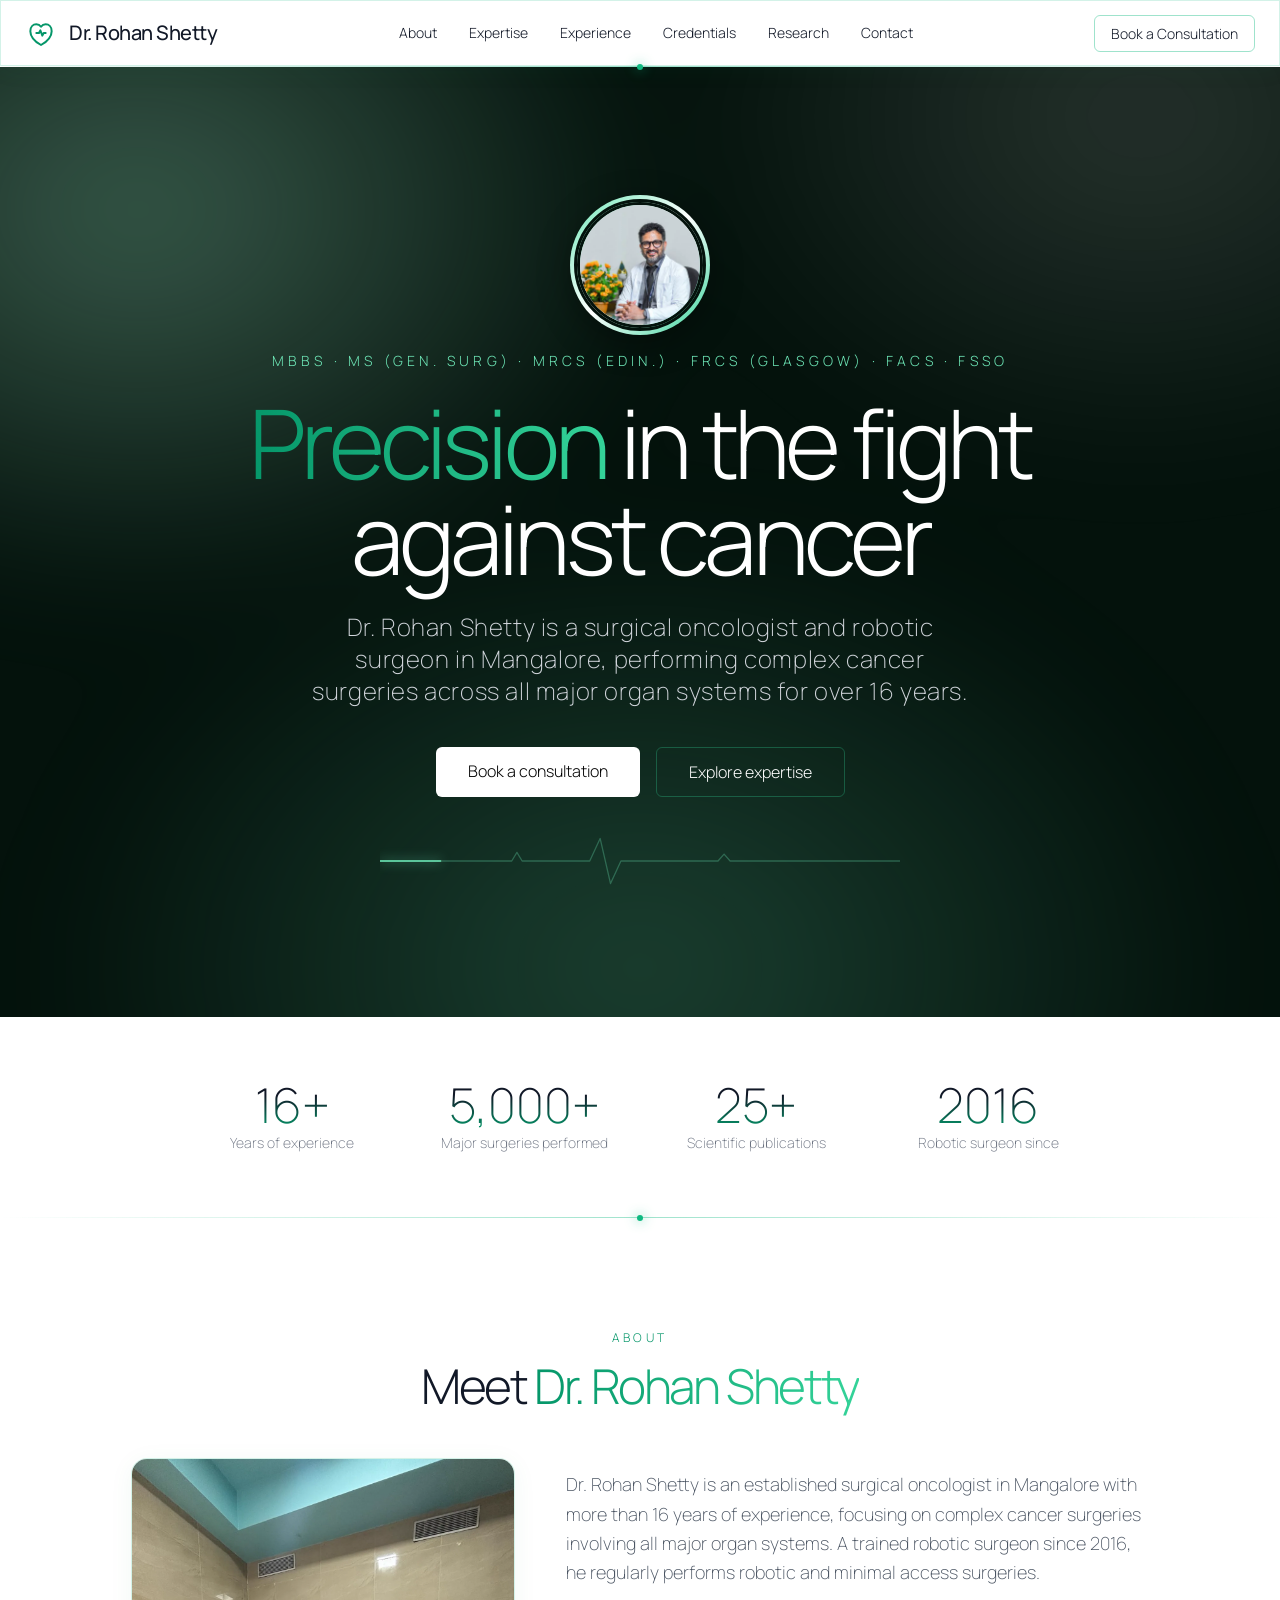
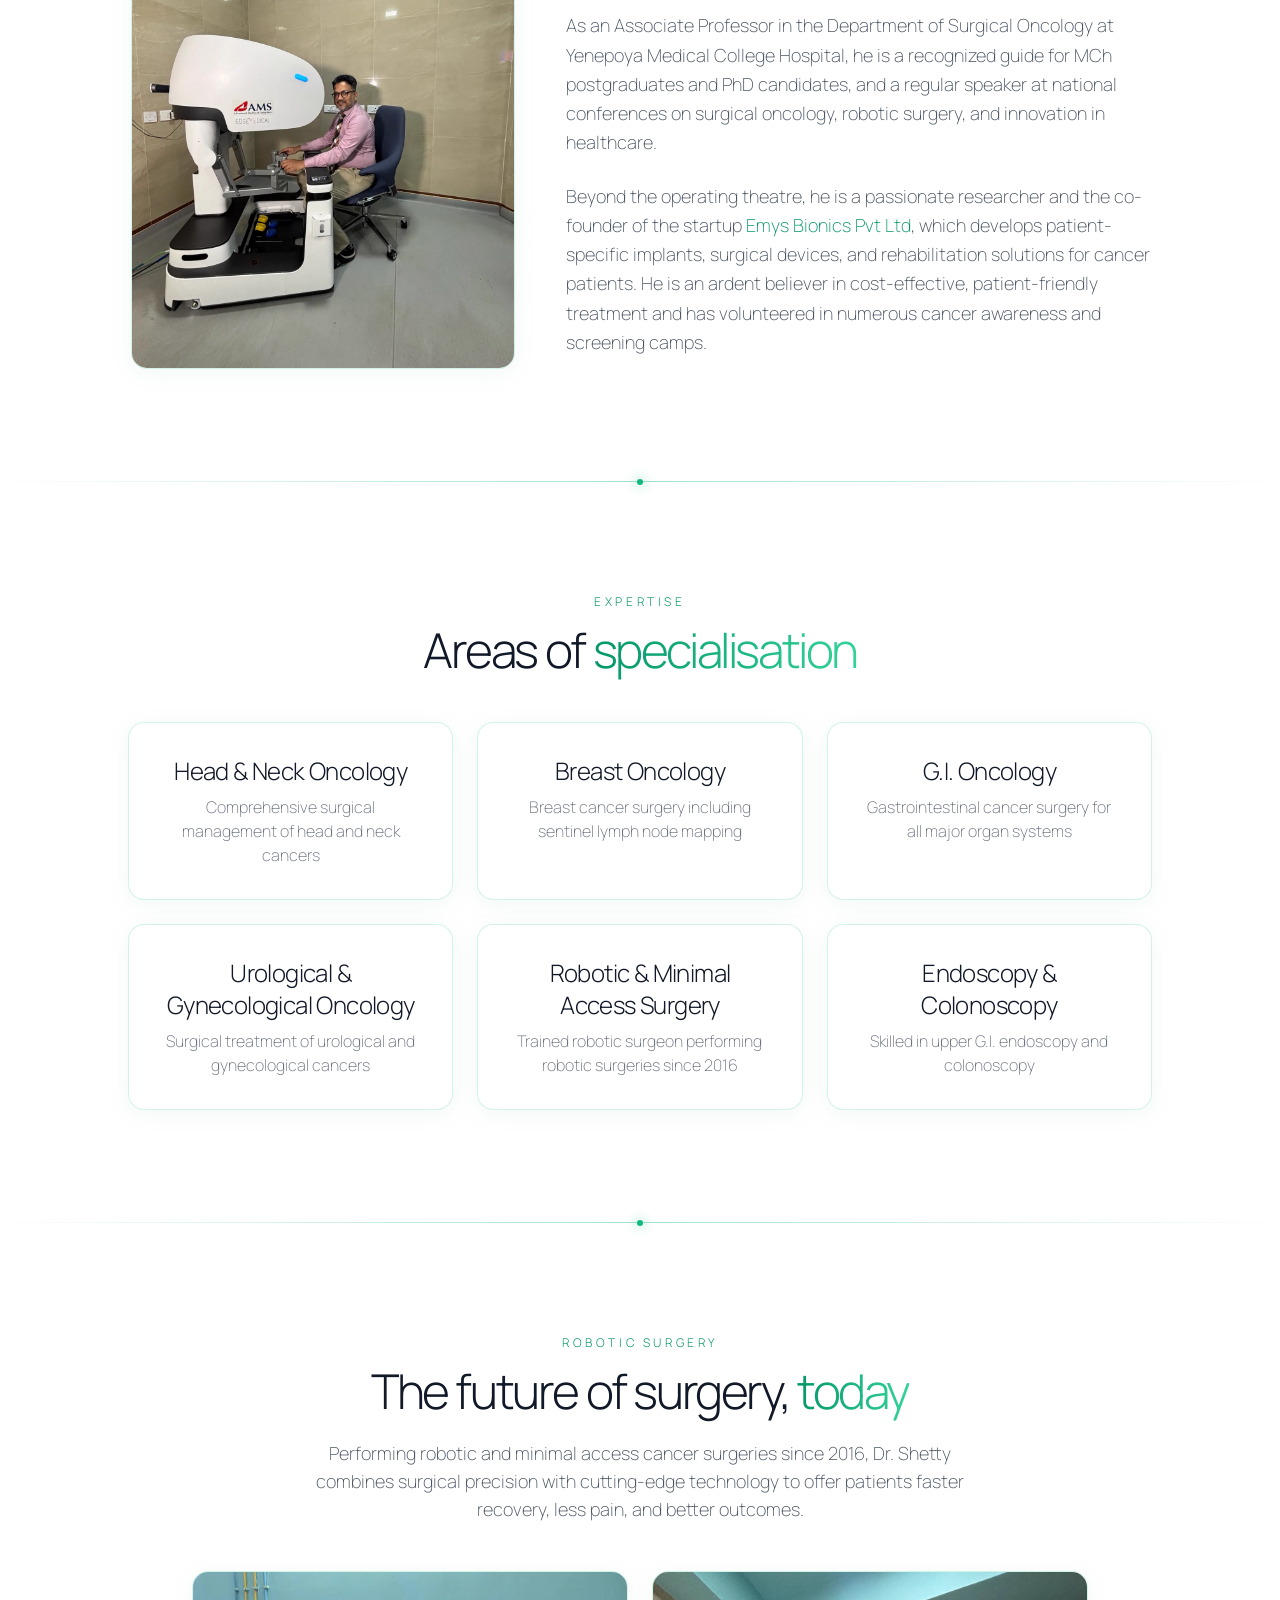
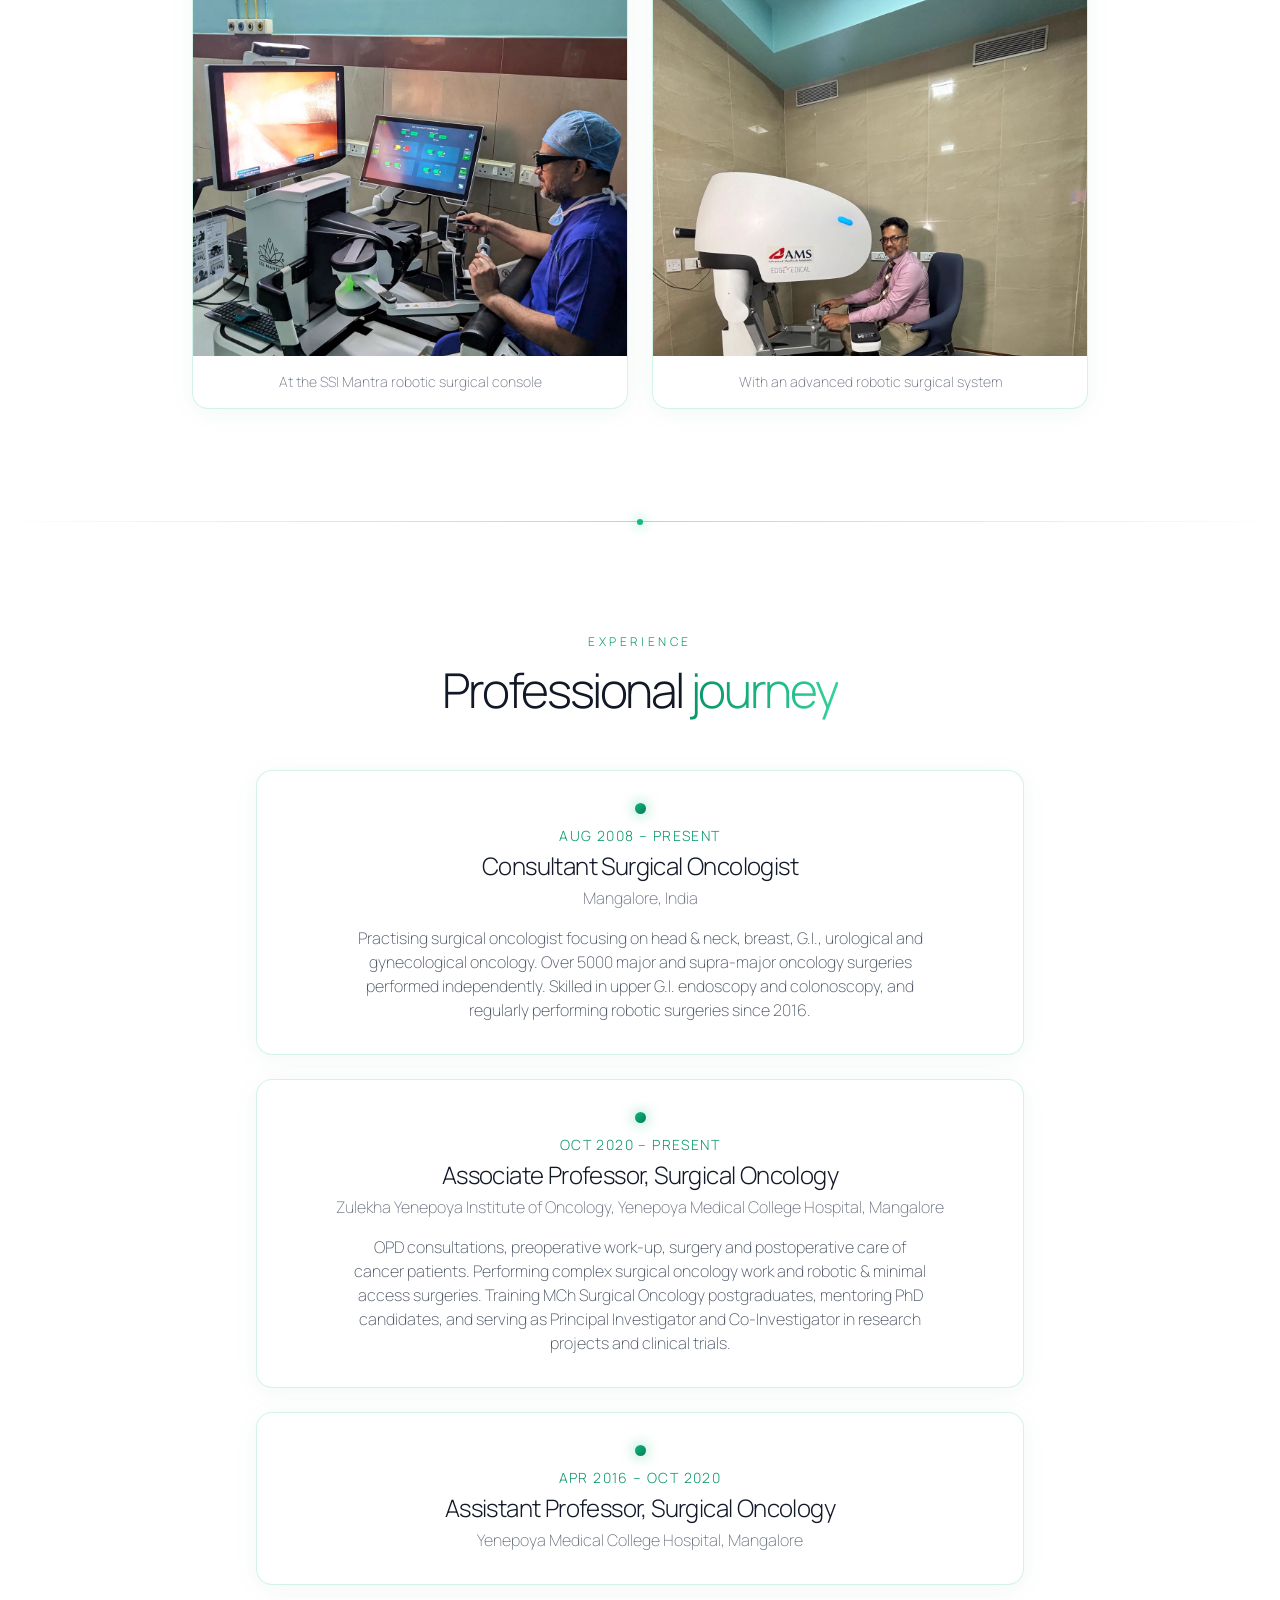
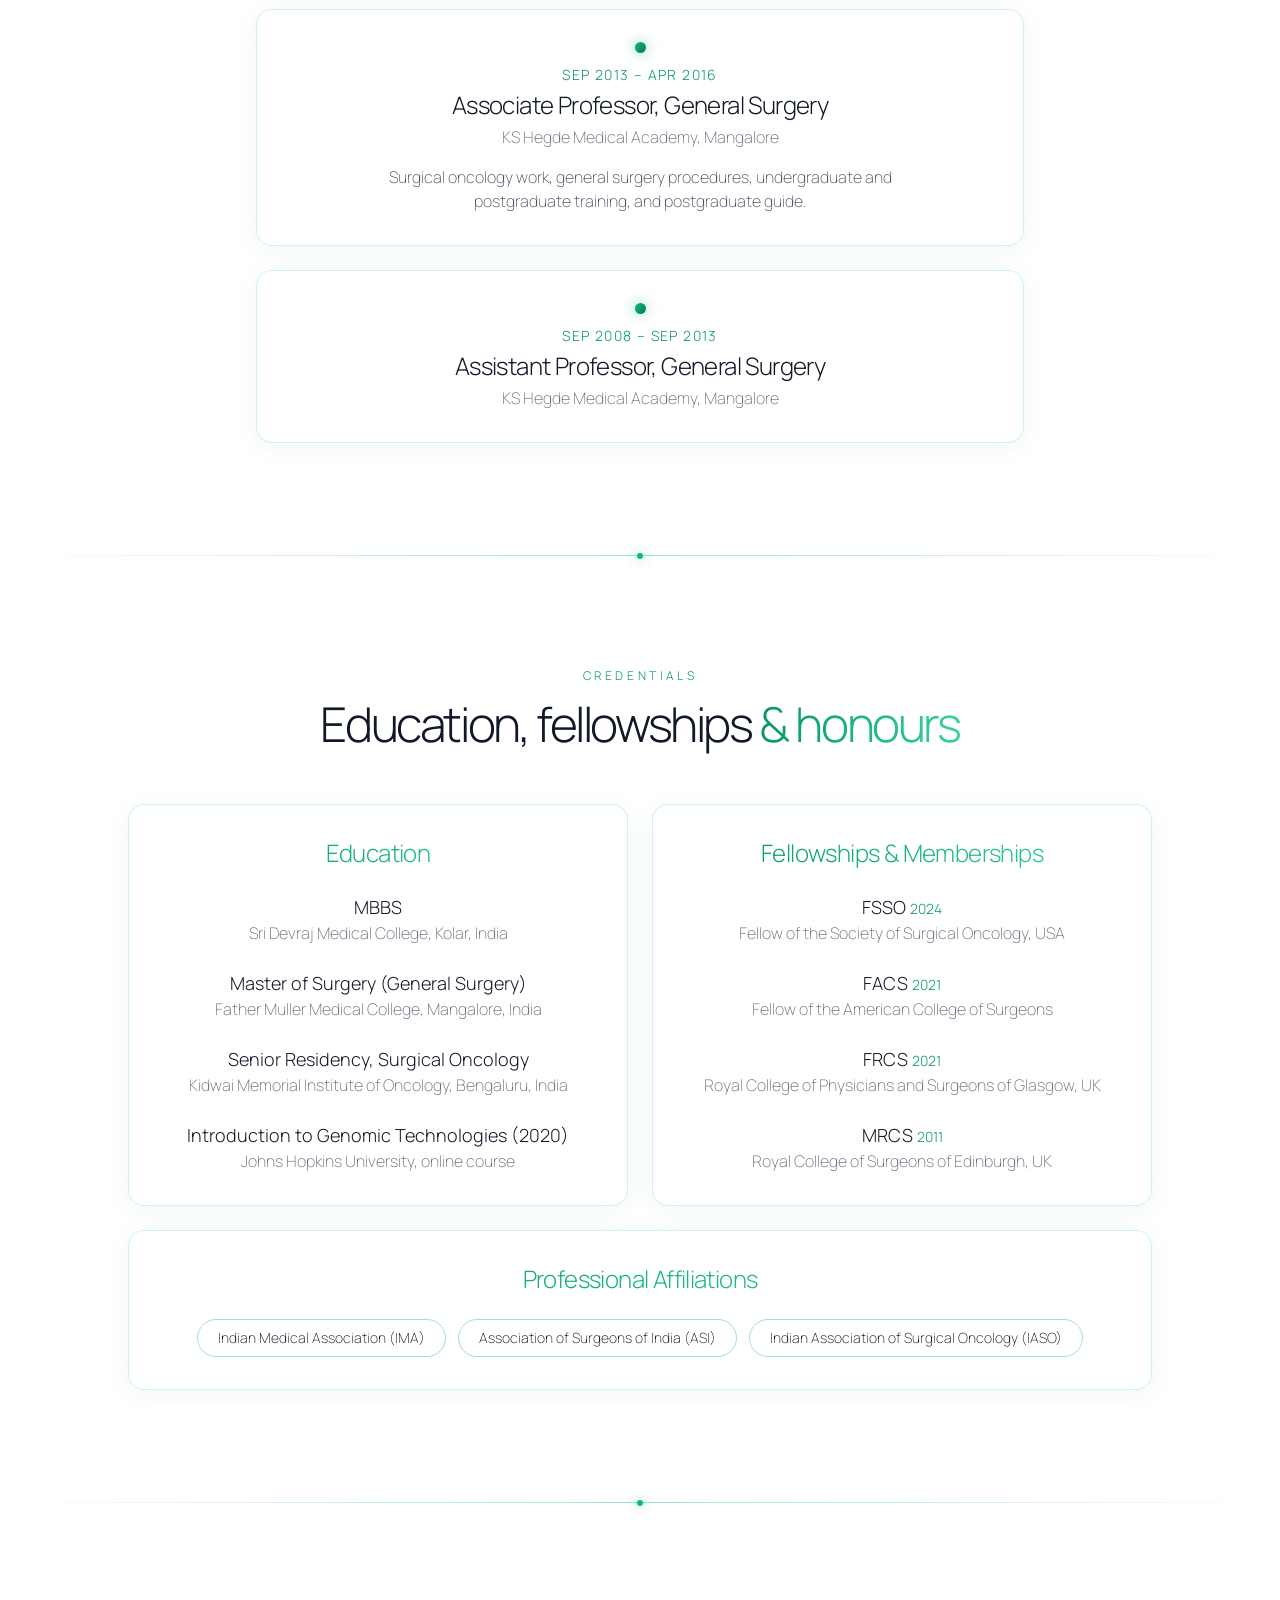
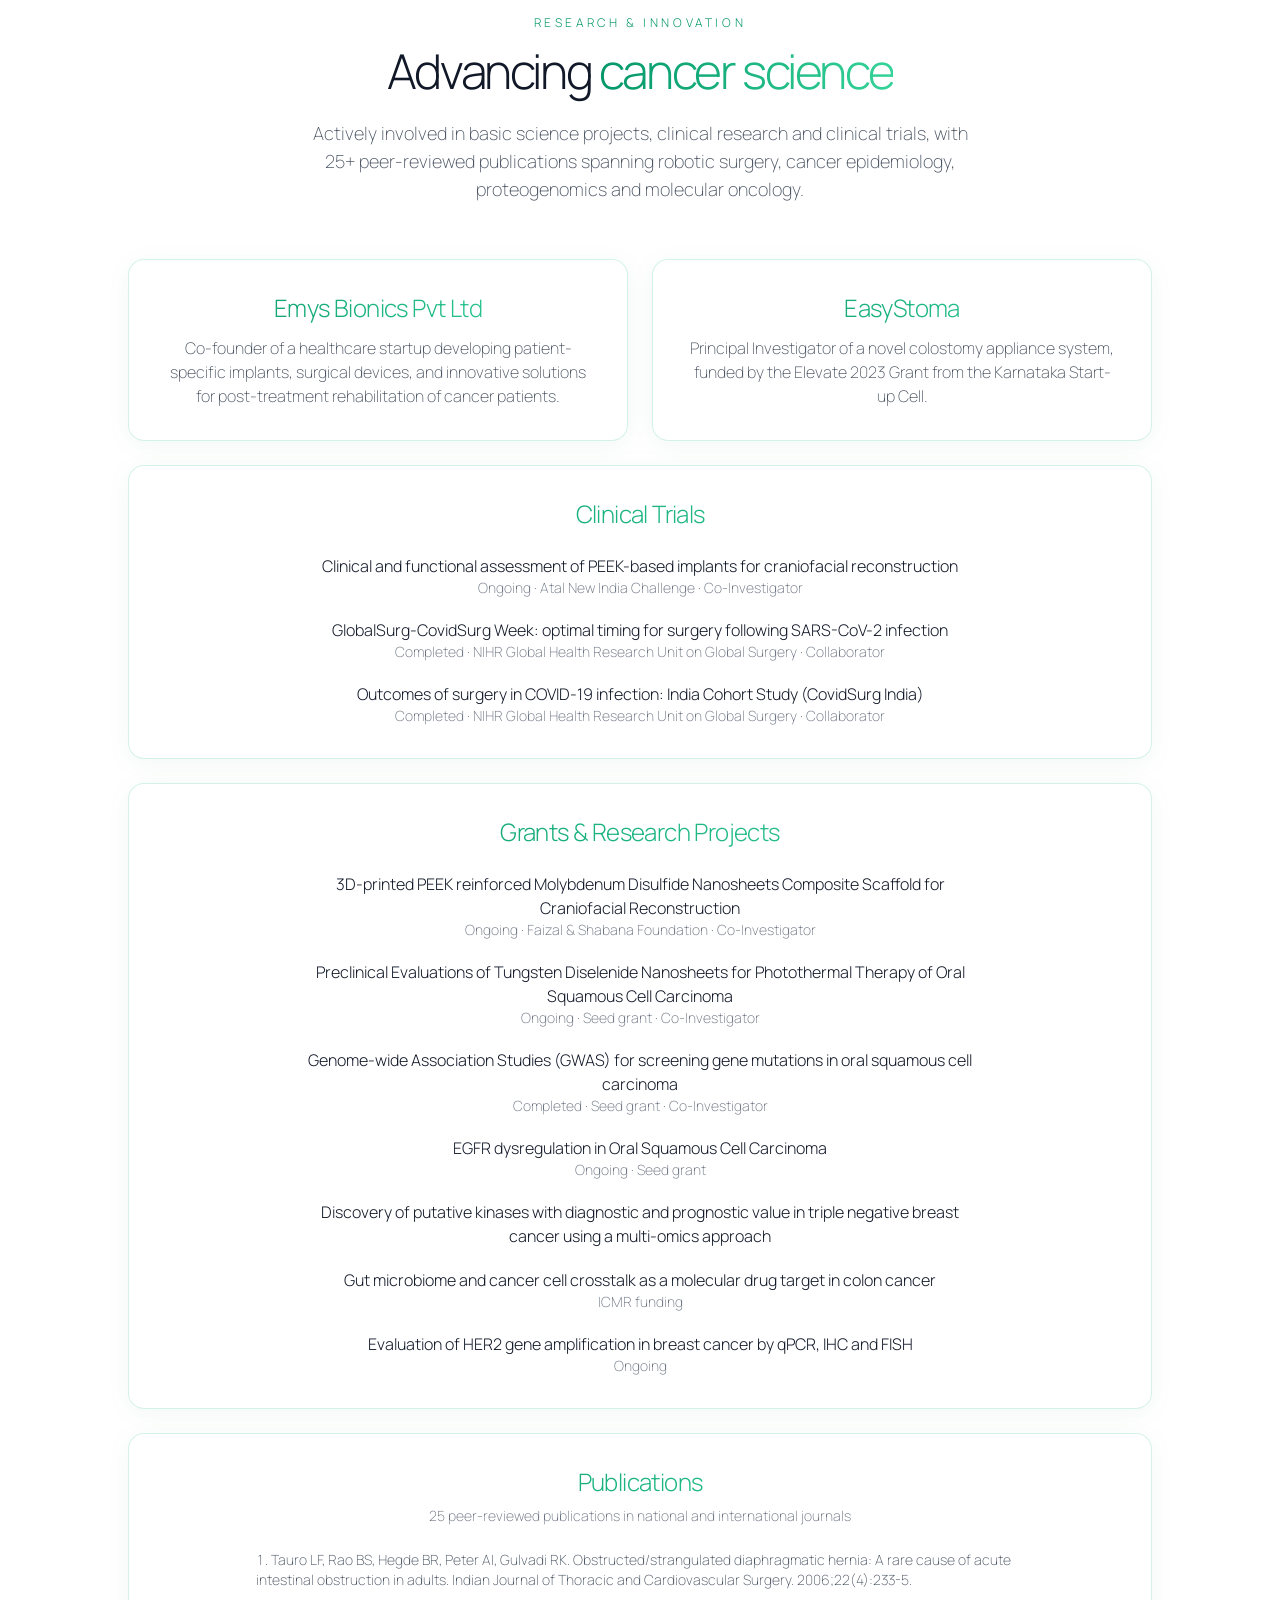
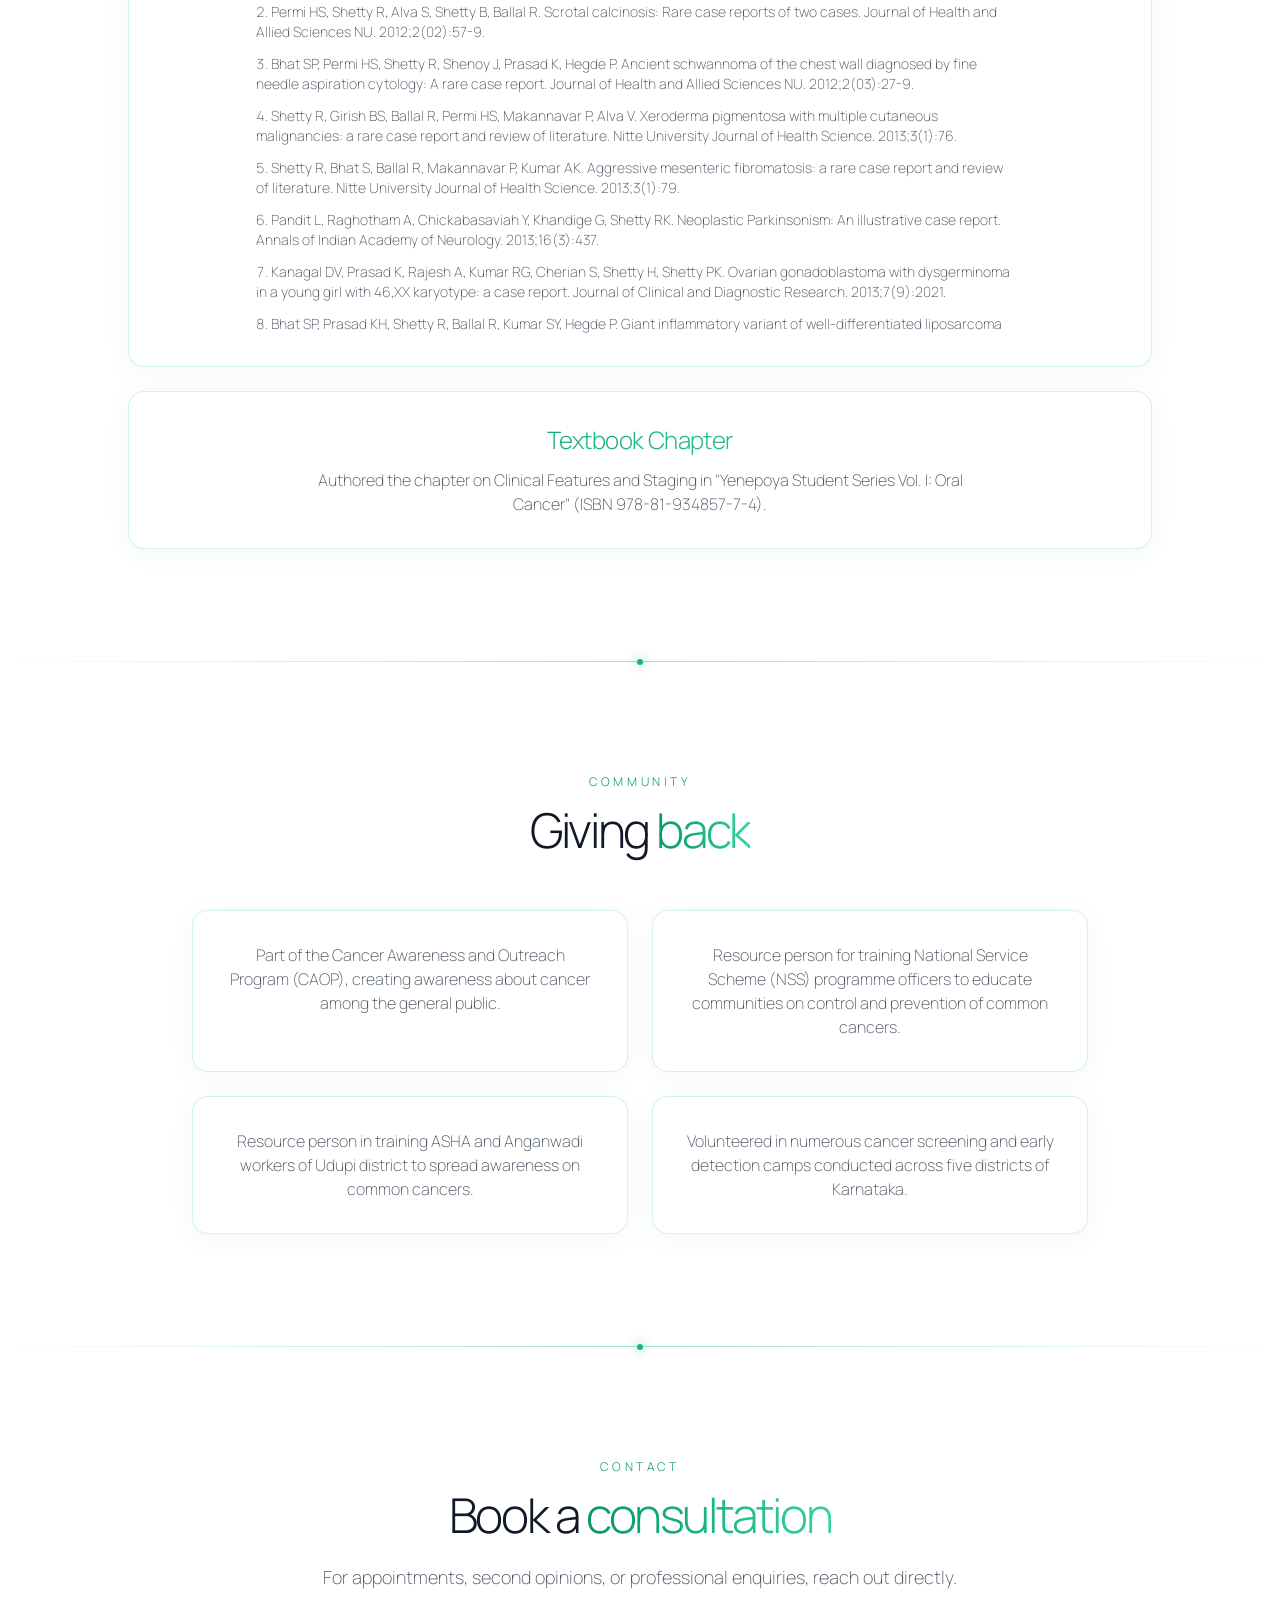
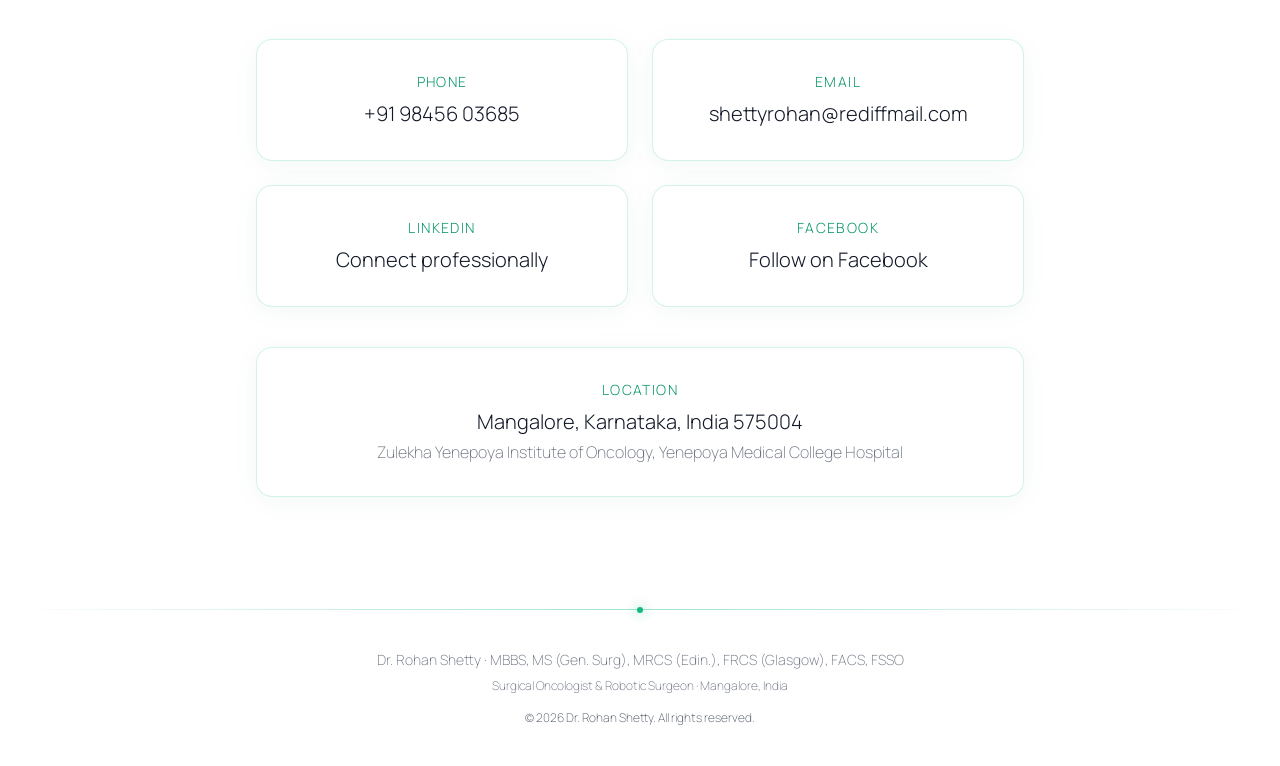
==== index.html @ 3e7a3bcc "Keep ECG trace on the dark hero backdrop and boost its baseline visibility The hero's dark backgroun" ====
<!DOCTYPE html>
<html lang="en">
<head>
  <meta charset="UTF-8">
  <meta name="viewport" content="width=device-width, initial-scale=1.0">
  <title>Dr. Rohan Shetty | Surgical Oncologist &amp; Robotic Surgeon in Mangalore</title>

  <!-- SEO -->
  <meta name="description" content="Dr. Rohan Shetty is a leading surgical oncologist and robotic surgeon in Mangalore, India with 16+ years of experience and 5000+ major cancer surgeries. MBBS, MS, MRCS (Edinburgh), FRCS (Glasgow), FACS, FSSO. Head &amp; neck, breast, GI, urological and gynecological oncology.">
  <meta name="keywords" content="Dr Rohan Shetty, surgical oncologist Mangalore, robotic surgeon Mangalore, cancer surgeon Mangalore, best oncologist Mangalore, breast cancer surgery, head and neck cancer, GI oncology, robotic surgery India, Yenepoya oncology, cancer treatment Mangalore">
  <meta name="author" content="Dr. Rohan Shetty">
  <meta name="robots" content="index, follow">
  <link rel="canonical" href="https://drrohanshetty.com/">

  <!-- Open Graph -->
  <meta property="og:type" content="profile">
  <meta property="og:title" content="Dr. Rohan Shetty | Surgical Oncologist &amp; Robotic Surgeon in Mangalore">
  <meta property="og:description" content="16+ years of experience. 5000+ major cancer surgeries. Robotic surgeon since 2016. Fellow of the American College of Surgeons, Royal College of Surgeons (Glasgow) and Society of Surgical Oncology.">
  <meta property="og:url" content="https://drrohanshetty.com/">
  <meta property="og:image" content="https://drrohanshetty.com/assets/dr-rohan-shetty-robotic-surgeon.jpg">
  <meta property="og:locale" content="en_IN">

  <!-- Twitter -->
  <meta name="twitter:card" content="summary_large_image">
  <meta name="twitter:title" content="Dr. Rohan Shetty | Surgical Oncologist &amp; Robotic Surgeon in Mangalore">
  <meta name="twitter:description" content="16+ years of experience. 5000+ major cancer surgeries. Robotic surgeon since 2016.">
  <meta name="twitter:image" content="https://drrohanshetty.com/assets/dr-rohan-shetty-robotic-surgeon.jpg">

  <!-- Favicon -->
  <link rel="icon" type="image/svg+xml" href="favicon.svg">
  <link rel="apple-touch-icon" href="favicon.svg">
  <link rel="manifest" href="site.webmanifest">
  <meta name="theme-color" content="#ffffff">
  <meta name="color-scheme" content="light">

  <!-- Structured data -->
  <script type="application/ld+json">
  {
    "@context": "https://schema.org",
    "@type": "Physician",
    "name": "Dr. Rohan Shetty",
    "image": "https://drrohanshetty.com/assets/dr-rohan-shetty-robotic-surgeon.jpg",
    "url": "https://drrohanshetty.com/",
    "telephone": "+91-9845603685",
    "email": "shettyrohan@rediffmail.com",
    "medicalSpecialty": "Oncologic",
    "jobTitle": "Consultant Surgical Oncologist and Robotic Surgeon",
    "description": "Surgical oncologist in Mangalore with more than 16 years of experience in complex cancer surgeries involving all major organ systems. Trained robotic surgeon since 2016.",
    "address": {
      "@type": "PostalAddress",
      "addressLocality": "Mangalore",
      "postalCode": "575004",
      "addressRegion": "Karnataka",
      "addressCountry": "IN"
    },
    "alumniOf": [
      { "@type": "CollegeOrUniversity", "name": "Sri Devraj Medical College, Kolar" },
      { "@type": "CollegeOrUniversity", "name": "Father Muller Medical College, Mangalore" },
      { "@type": "CollegeOrUniversity", "name": "Kidwai Memorial Institute of Oncology, Bengaluru" }
    ],
    "memberOf": [
      { "@type": "Organization", "name": "American College of Surgeons" },
      { "@type": "Organization", "name": "Royal College of Physicians and Surgeons of Glasgow" },
      { "@type": "Organization", "name": "Royal College of Surgeons of Edinburgh" },
      { "@type": "Organization", "name": "Society of Surgical Oncology" },
      { "@type": "Organization", "name": "Indian Medical Association" },
      { "@type": "Organization", "name": "Association of Surgeons of India" },
      { "@type": "Organization", "name": "Indian Association of Surgical Oncology" }
    ],
    "sameAs": [
      "https://www.linkedin.com/in/rohan-shetty-8aa92219/",
      "https://www.facebook.com/share/1Bfi6kkKQW/?mibextid=wwXIfr"
    ]
  }
  </script>

  <link rel="stylesheet" href="styles.css">
  <link rel="preconnect" href="https://fonts.googleapis.com">
  <link rel="preconnect" href="https://fonts.gstatic.com" crossorigin>
  <link rel="preconnect" href="https://my.spline.design">
  <link rel="dns-prefetch" href="https://my.spline.design">
  <link href="https://fonts.googleapis.com/css2?family=Manrope:wght@200;300;400;500;600;700;800&display=swap" rel="stylesheet">

  <style>
    html { scroll-behavior: smooth; color-scheme: light; }
    body {
      position: relative;
      font-family: 'Manrope', sans-serif;
      margin: 0;
      padding: 0;
      overflow-x: hidden;
      background-color: #ffffff;
      color: #111827;
    }
    .shader-bg-mount {
      /* Fixed + viewport-sized rather than stretched across the whole (very tall) page:
         a mesh gradient needs a sane aspect ratio to show visible texture, and since it's
         genuinely animated (not a static image), staying pinned to the viewport still means
         it's always visible as you scroll — the opaque hero covers it while at the top. */
      position: fixed;
      top: 0;
      left: 0;
      right: 0;
      height: 100vh;
      height: 100svh;
      z-index: 0;
      overflow: hidden;
      pointer-events: none;
      opacity: 0.38;
    }
    .shader-bg-mount canvas {
      display: block;
      width: 100%;
      height: 100%;
    }
    .shader-layer {
      position: absolute;
      inset: 0;
    }
    .shader-layer.shader-layer-2 {
      opacity: 0.45;
    }
    .shader-layer-1.shader-bg-mount-fallback {
      background:
        radial-gradient(45% 45% at 20% 20%, rgba(167,243,208,0.5), transparent 70%),
        radial-gradient(40% 40% at 80% 30%, rgba(110,231,183,0.4), transparent 70%),
        radial-gradient(50% 50% at 50% 85%, rgba(52,211,153,0.35), transparent 70%);
      animation: auroraDrift 20s ease-in-out infinite alternate;
    }
    .shader-layer-2.shader-bg-mount-fallback {
      display: none;
    }
    #home {
      position: relative;
      overflow: hidden;
      background: #ffffff;
      /* Overrides Tailwind's min-h-screen (100vh), which jumps as mobile browser toolbars
         show/hide during scroll. 100svh stays fixed to the smallest possible viewport instead. */
      min-height: 100svh;
    }
    .spline-container {
      /* inset:0 (not a viewport-unit height) so the dark backdrop always covers the
         full hero, even when the hero content grows taller than one screen —
         otherwise the ECG trace at the bottom lands on white and disappears. */
      position: absolute;
      inset: 0;
      z-index: 0;
      overflow: hidden;
      background: #04120c;
    }
    .spline-container::before {
      content: '';
      position: absolute;
      inset: -20%;
      background:
        radial-gradient(42% 42% at 22% 25%, rgba(167,243,208,0.32), transparent 70%),
        radial-gradient(38% 38% at 78% 18%, rgba(255,255,255,0.14), transparent 70%),
        radial-gradient(48% 48% at 50% 82%, rgba(110,231,183,0.22), transparent 70%);
      filter: blur(60px);
      animation: auroraDrift 20s ease-in-out infinite alternate;
      will-change: transform;
    }
    @keyframes auroraDrift {
      0%   { transform: translate3d(0, 0, 0) scale(1); }
      50%  { transform: translate3d(2%, -3%, 0) scale(1.08); }
      100% { transform: translate3d(-3%, 2%, 0) scale(1.02); }
    }
    @media (prefers-reduced-motion: reduce) {
      .spline-container::before { animation: none; }
    }
    .spline-container iframe {
      position: relative;
      z-index: 1;
      opacity: 0;
      /* Recolors the third-party Spline scene from blue/violet to a soft green palette. */
      filter: hue-rotate(-95deg) saturate(1.15) brightness(1.05);
      transition: opacity 1.4s ease;
    }
    .spline-container iframe.loaded {
      opacity: 1;
    }
    .content { position: relative; z-index: 10; }
    .glass {
      background: rgba(255, 255, 255, 0.78);
      backdrop-filter: blur(14px);
      -webkit-backdrop-filter: blur(14px);
      border: 1px solid rgba(16, 185, 129, 0.18);
      box-shadow: 0 4px 24px rgba(16, 129, 80, 0.06);
    }
    .glow-line {
      height: 1px;
      background: linear-gradient(to right, transparent, rgba(16,185,129,0.4), transparent);
    }
    .gradient-text {
      background: linear-gradient(to right, #059669, #34d399);
      -webkit-background-clip: text;
      background-clip: text;
      color: transparent;
    }
    .hero-portrait {
      width: 140px;
      height: 140px;
      border-radius: 9999px;
      padding: 4px;
      background: linear-gradient(135deg, #6ee7b7, #ffffff, #34d399);
      box-shadow: 0 8px 32px rgba(0,0,0,0.35);
    }
    .hero-portrait picture,
    .hero-portrait img {
      display: block;
      width: 100%;
      height: 100%;
      border-radius: 9999px;
      object-fit: cover;
      border: 3px solid #04120c;
    }
    @media (max-width: 640px) {
      .hero-portrait-sm {
        width: 88px;
        height: 88px;
      }
    }
    .reveal {
      opacity: 0;
      transform: translateY(28px);
      transition: opacity 0.9s cubic-bezier(0.22,1,0.36,1), transform 0.9s cubic-bezier(0.22,1,0.36,1);
    }
    .reveal.visible { opacity: 1; transform: translateY(0); }
    .stat-num {
      font-weight: 200;
      background: linear-gradient(180deg, #111827 30%, #059669);
      -webkit-background-clip: text;
      background-clip: text;
      color: transparent;
    }
    .timeline-dot {
      width: 11px; height: 11px; border-radius: 9999px;
      background: linear-gradient(135deg, #10b981, #047857);
      box-shadow: 0 0 14px rgba(16,185,129,0.6);
    }
    #mobileMenu {
      transition: opacity 0.3s ease, transform 0.3s ease;
      /* Solid background: the translucent .glass style let the dark hero content
         bleed through and made the open menu unreadable on phones. */
      background: #ffffff;
      box-shadow: 0 18px 40px rgba(4, 18, 12, 0.28);
      z-index: 60;
    }
    #mobileMenu.hidden-menu {
      opacity: 0;
      transform: translateY(-8px);
      pointer-events: none;
    }
    /* Animated ECG trace in the hero — a pulse travels along the line continuously. */
    .ecg-line {
      width: min(520px, 86vw);
      height: 56px;
      margin-top: 2.25rem;
    }
    .ecg-line .ecg-base {
      stroke: rgba(110, 231, 183, 0.3);
    }
    .ecg-line .ecg-pulse {
      stroke: #6ee7b7;
      stroke-dasharray: 70 770;
      stroke-dashoffset: 840;
      animation: ecgTrace 3.4s linear infinite;
      filter: drop-shadow(0 0 6px rgba(110, 231, 183, 0.9));
    }
    @keyframes ecgTrace {
      to { stroke-dashoffset: 0; }
    }
    /* Soft pulsing dot at the centre of each section divider. */
    .glow-line { position: relative; }
    .glow-line::after {
      content: '';
      position: absolute;
      left: 50%;
      top: 50%;
      width: 6px;
      height: 6px;
      margin: -3px 0 0 -3px;
      border-radius: 9999px;
      background: #10b981;
      box-shadow: 0 0 12px rgba(16, 185, 129, 0.8);
      animation: pulseDot 2.6s ease-in-out infinite;
    }
    @keyframes pulseDot {
      0%, 100% { transform: scale(0.6); opacity: 0.5; }
      50% { transform: scale(1.2); opacity: 1; }
    }
    /* Gentle lift on hover for the glass cards (nav is .glass too but never .rounded-2xl). */
    .glass.rounded-2xl {
      transition: transform 0.35s cubic-bezier(0.22,1,0.36,1), box-shadow 0.35s ease, border-color 0.35s ease;
    }
    .glass.rounded-2xl:hover {
      transform: translateY(-4px);
      box-shadow: 0 18px 44px rgba(6, 95, 70, 0.14);
    }
    @media (prefers-reduced-motion: reduce) {
      .ecg-line .ecg-pulse, .glow-line::after { animation: none; }
      .glass.rounded-2xl:hover { transform: none; }
    }
    .pub-list::-webkit-scrollbar { width: 5px; }
    .pub-list::-webkit-scrollbar-track { background: rgba(0,0,0,0.05); border-radius: 8px; }
    .pub-list::-webkit-scrollbar-thumb { background: rgba(16,185,129,0.4); border-radius: 8px; }
  </style>
</head>
<body class="bg-white text-gray-900 font-light antialiased">

  <!-- Real WebGL mesh-gradient shader (paper-design/shaders, vanilla JS, no React/bundler needed),
       mounted only below the hero, two layered passes like the reference component (base + 60%-opacity overlay).
       Loaded via dynamic import after paint so it never blocks first render; if it fails to load for any
       reason the plain white background is a safe fallback. -->
  <div class="shader-bg-mount" aria-hidden="true">
    <div class="shader-layer shader-layer-1" id="meshGradientMount"></div>
    <div class="shader-layer shader-layer-2" id="meshGradientMount2"></div>
  </div>

  <!-- Navigation -->
  <header class="content sticky top-0 z-50">
    <nav class="glass" aria-label="Main navigation">
      <div class="container mx-auto px-6 py-4">
        <div class="flex items-center justify-between">
          <a href="#home" class="flex items-center" aria-label="Dr. Rohan Shetty home">
            <svg class="h-8 w-8 text-emerald-600" viewBox="0 0 24 24" fill="none" stroke="currentColor" stroke-width="1.5" aria-hidden="true">
              <path stroke-linecap="round" stroke-linejoin="round" d="M12 21c-4.5-2.6-8-6.2-8-10.4C4 7.5 6 5.5 8.5 5.5c1.4 0 2.7.7 3.5 1.8.8-1.1 2.1-1.8 3.5-1.8C18 5.5 20 7.5 20 10.6c0 4.2-3.5 7.8-8 10.4z"></path>
              <path stroke-linecap="round" stroke-linejoin="round" d="M8.5 12h2l1-2 1.5 4 1-2h1.5"></path>
            </svg>
            <span class="ml-3 text-lg md:text-xl tracking-tight font-medium">Dr. Rohan Shetty</span>
          </a>
          <div class="hidden md:flex space-x-8 text-sm">
            <a href="#about" class="hover:text-emerald-600 transition-colors">About</a>
            <a href="#expertise" class="hover:text-emerald-600 transition-colors">Expertise</a>
            <a href="#experience" class="hover:text-emerald-600 transition-colors">Experience</a>
            <a href="#credentials" class="hover:text-emerald-600 transition-colors">Credentials</a>
            <a href="#research" class="hover:text-emerald-600 transition-colors">Research</a>
            <a href="#contact" class="hover:text-emerald-600 transition-colors">Contact</a>
          </div>
          <div class="hidden md:block">
            <a href="#contact" class="text-sm border border-emerald-500/40 rounded-md px-4 py-2 hover:bg-emerald-500/10 transition-all">Book a Consultation</a>
          </div>
          <!-- Hamburger -->
          <button id="hamburger" class="md:hidden flex flex-col justify-center items-center w-10 h-10 rounded-md border border-emerald-500/40" aria-label="Open menu" aria-expanded="false" aria-controls="mobileMenu">
            <span class="block w-5 h-px bg-gray-900 mb-1.5 transition-transform" id="bar1"></span>
            <span class="block w-5 h-px bg-gray-900 mb-1.5 transition-opacity" id="bar2"></span>
            <span class="block w-5 h-px bg-gray-900 transition-transform" id="bar3"></span>
          </button>
        </div>
      </div>
      <!-- Mobile menu -->
      <div id="mobileMenu" class="hidden-menu md:hidden absolute left-0 right-0 glass border-t border-emerald-500/30">
        <div class="flex flex-col items-center text-center py-6 space-y-4 text-sm">
          <a href="#about" class="hover:text-emerald-600 transition-colors">About</a>
          <a href="#expertise" class="hover:text-emerald-600 transition-colors">Expertise</a>
          <a href="#experience" class="hover:text-emerald-600 transition-colors">Experience</a>
          <a href="#credentials" class="hover:text-emerald-600 transition-colors">Credentials</a>
          <a href="#research" class="hover:text-emerald-600 transition-colors">Research</a>
          <a href="#contact" class="hover:text-emerald-600 transition-colors">Contact</a>
          <a href="#contact" class="border border-emerald-500/40 rounded-md px-5 py-2 hover:bg-emerald-500/10 transition-all">Book a Consultation</a>
        </div>
      </div>
    </nav>
    <div class="glow-line"></div>
  </header>

  <!-- Hero -->
  <section id="home" class="relative overflow-hidden text-white min-h-screen flex items-center">
    <!-- Ambient CSS glow loads instantly; Spline 3D scene (recolored green) fades in on top once ready -->
    <div class="spline-container" aria-hidden="true">
      <iframe id="splineFrame" data-src="https://my.spline.design/retrofuturismbganimation-Lb3VtL1bNaYUnirKNzn0FvaW/" frameborder="0" width="100%" height="100%" title="Background animation"></iframe>
    </div>
    <div class="container relative z-10 mx-auto px-6 py-10 md:py-32">
      <div class="flex flex-col items-center text-center max-w-4xl mx-auto">
        <div class="hero-portrait hero-portrait-sm reveal mb-4">
          <picture>
            <source srcset="assets/dr-rohan-shetty-portrait.webp" type="image/webp">
            <img src="assets/dr-rohan-shetty-portrait.jpg" alt="Dr. Rohan Shetty, surgical oncologist and robotic surgeon" width="140" height="140">
          </picture>
        </div>
        <p class="text-emerald-300 tracking-[0.3em] uppercase text-xs md:text-sm mb-3 md:mb-6 reveal">MBBS &middot; MS (Gen. Surg) &middot; MRCS (Edin.) &middot; FRCS (Glasgow) &middot; FACS &middot; FSSO</p>
        <h1 class="text-4xl md:text-7xl lg:text-8xl font-light tracking-tighter mb-3 md:mb-6 leading-tight reveal">
          <span class="gradient-text">Precision</span> in the fight against cancer
        </h1>
        <p class="text-gray-300 text-base md:text-2xl mb-6 md:mb-10 max-w-2xl mx-auto font-extralight tracking-wide reveal">
          Dr. Rohan Shetty is a surgical oncologist and robotic surgeon in Mangalore, performing complex cancer surgeries across all major organ systems for over 16 years.
        </p>
        <div class="flex flex-col sm:flex-row gap-3 md:gap-4 justify-center reveal">
          <a href="#contact" class="bg-white text-black font-light rounded-md px-8 py-3 hover:bg-opacity-90 transition-all">Book a consultation</a>
          <a href="#expertise" class="bg-transparent border border-emerald-400/30 rounded-md px-8 py-3 hover:bg-emerald-400/10 transition-all">Explore expertise</a>
        </div>
        <!-- Animated ECG heartbeat trace -->
        <svg class="ecg-line reveal" viewBox="0 0 600 60" fill="none" xmlns="http://www.w3.org/2000/svg" aria-hidden="true" preserveAspectRatio="xMidYMid meet">
          <path class="ecg-base" d="M0,30 L140,30 L152,30 L158,20 L164,30 L230,30 L242,30 L254,4 L266,56 L278,30 L380,30 L390,30 L397,22 L404,30 L600,30" stroke-width="1.5" stroke-linecap="round" stroke-linejoin="round"/>
          <path class="ecg-pulse" d="M0,30 L140,30 L152,30 L158,20 L164,30 L230,30 L242,30 L254,4 L266,56 L278,30 L380,30 L390,30 L397,22 L404,30 L600,30" stroke-width="1.5" stroke-linecap="round" stroke-linejoin="round"/>
        </svg>
      </div>
    </div>
  </section>

  <!-- Stats -->
  <section class="content bg-white">
    <div class="container mx-auto px-6 py-16">
      <div class="grid grid-cols-2 md:grid-cols-4 gap-8 max-w-4xl mx-auto text-center reveal">
        <div>
          <p class="stat-num text-4xl md:text-5xl mb-1" data-count="16" data-suffix="+">0+</p>
          <p class="text-gray-500 font-extralight text-sm">Years of experience</p>
        </div>
        <div>
          <p class="stat-num text-4xl md:text-5xl mb-1" data-count="5000" data-suffix="+">0+</p>
          <p class="text-gray-500 font-extralight text-sm">Major surgeries performed</p>
        </div>
        <div>
          <p class="stat-num text-4xl md:text-5xl mb-1" data-count="25" data-suffix="+">0+</p>
          <p class="text-gray-500 font-extralight text-sm">Scientific publications</p>
        </div>
        <div>
          <p class="stat-num text-4xl md:text-5xl mb-1">2016</p>
          <p class="text-gray-500 font-extralight text-sm">Robotic surgeon since</p>
        </div>
      </div>
    </div>
  </section>

  <div class="glow-line content"></div>

  <!-- About -->
  <section id="about" class="content">
    <div class="container mx-auto px-6 py-20 md:py-28">
      <div class="max-w-5xl mx-auto text-center">
        <p class="text-emerald-600 tracking-[0.3em] uppercase text-xs mb-4 reveal">About</p>
        <h2 class="text-4xl md:text-5xl font-light tracking-tighter mb-12 reveal">Meet <span class="gradient-text">Dr. Rohan Shetty</span></h2>
        <div class="flex flex-col md:flex-row items-center gap-12 justify-center">
          <div class="md:w-2/5 reveal">
            <div class="glass rounded-2xl overflow-hidden mx-auto max-w-sm">
              <picture>
                <source srcset="assets/dr-rohan-shetty-robotic-surgeon.webp" type="image/webp">
                <img src="assets/dr-rohan-shetty-robotic-surgeon.jpg" alt="Dr. Rohan Shetty, surgical oncologist, at a robotic surgery console in Mangalore" class="w-full h-auto object-cover" loading="lazy" width="1200" height="1600">
              </picture>
            </div>
          </div>
          <div class="md:w-3/5 text-center md:text-left reveal">
            <p class="text-gray-600 text-lg font-extralight leading-relaxed mb-6">
              Dr. Rohan Shetty is an established surgical oncologist in Mangalore with more than 16 years of experience, focusing on complex cancer surgeries involving all major organ systems. A trained robotic surgeon since 2016, he regularly performs robotic and minimal access surgeries.
            </p>
            <p class="text-gray-600 text-lg font-extralight leading-relaxed mb-6">
              As an Associate Professor in the Department of Surgical Oncology at Yenepoya Medical College Hospital, he is a recognized guide for MCh postgraduates and PhD candidates, and a regular speaker at national conferences on surgical oncology, robotic surgery, and innovation in healthcare.
            </p>
            <p class="text-gray-600 text-lg font-extralight leading-relaxed">
              Beyond the operating theatre, he is a passionate researcher and the co-founder of the startup <span class="text-emerald-600">Emys Bionics Pvt Ltd</span>, which develops patient-specific implants, surgical devices, and rehabilitation solutions for cancer patients. He is an ardent believer in cost-effective, patient-friendly treatment and has volunteered in numerous cancer awareness and screening camps.
            </p>
          </div>
        </div>
      </div>
    </div>
  </section>

  <div class="glow-line content"></div>

  <!-- Expertise -->
  <section id="expertise" class="content">
    <div class="container mx-auto px-6 py-20 md:py-28">
      <div class="max-w-5xl mx-auto text-center">
        <p class="text-emerald-600 tracking-[0.3em] uppercase text-xs mb-4 reveal">Expertise</p>
        <h2 class="text-4xl md:text-5xl font-light tracking-tighter mb-12 reveal">Areas of <span class="gradient-text">specialisation</span></h2>
        <div class="grid grid-cols-1 sm:grid-cols-2 lg:grid-cols-3 gap-6">
          <div class="glass rounded-2xl p-8 text-center hover:border-emerald-300/40 transition-all reveal">
            <p class="text-2xl font-light mb-2 tracking-tight">Head &amp; Neck Oncology</p>
            <p class="text-gray-500 font-extralight">Comprehensive surgical management of head and neck cancers</p>
          </div>
          <div class="glass rounded-2xl p-8 text-center hover:border-emerald-300/40 transition-all reveal">
            <p class="text-2xl font-light mb-2 tracking-tight">Breast Oncology</p>
            <p class="text-gray-500 font-extralight">Breast cancer surgery including sentinel lymph node mapping</p>
          </div>
          <div class="glass rounded-2xl p-8 text-center hover:border-emerald-300/40 transition-all reveal">
            <p class="text-2xl font-light mb-2 tracking-tight">G.I. Oncology</p>
            <p class="text-gray-500 font-extralight">Gastrointestinal cancer surgery for all major organ systems</p>
          </div>
          <div class="glass rounded-2xl p-8 text-center hover:border-emerald-300/40 transition-all reveal">
            <p class="text-2xl font-light mb-2 tracking-tight">Urological &amp; Gynecological Oncology</p>
            <p class="text-gray-500 font-extralight">Surgical treatment of urological and gynecological cancers</p>
          </div>
          <div class="glass rounded-2xl p-8 text-center hover:border-emerald-300/40 transition-all reveal">
            <p class="text-2xl font-light mb-2 tracking-tight">Robotic &amp; Minimal Access Surgery</p>
            <p class="text-gray-500 font-extralight">Trained robotic surgeon performing robotic surgeries since 2016</p>
          </div>
          <div class="glass rounded-2xl p-8 text-center hover:border-emerald-300/40 transition-all reveal">
            <p class="text-2xl font-light mb-2 tracking-tight">Endoscopy &amp; Colonoscopy</p>
            <p class="text-gray-500 font-extralight">Skilled in upper G.I. endoscopy and colonoscopy</p>
          </div>
        </div>
      </div>
    </div>
  </section>

  <div class="glow-line content"></div>

  <!-- Robotic surgery highlight -->
  <section class="content">
    <div class="container mx-auto px-6 py-20 md:py-28">
      <div class="max-w-5xl mx-auto text-center">
        <p class="text-emerald-600 tracking-[0.3em] uppercase text-xs mb-4 reveal">Robotic Surgery</p>
        <h2 class="text-4xl md:text-5xl font-light tracking-tighter mb-6 reveal">The future of surgery, <span class="gradient-text">today</span></h2>
        <p class="text-gray-600 text-lg font-extralight max-w-2xl mx-auto mb-12 reveal">
          Performing robotic and minimal access cancer surgeries since 2016, Dr. Shetty combines surgical precision with cutting-edge technology to offer patients faster recovery, less pain, and better outcomes.
        </p>
        <div class="grid grid-cols-1 md:grid-cols-2 gap-6 max-w-4xl mx-auto">
          <div class="glass rounded-2xl overflow-hidden reveal">
            <picture>
              <source srcset="assets/dr-rohan-shetty-ssi-mantra-console.webp" type="image/webp">
              <img src="assets/dr-rohan-shetty-ssi-mantra-console.jpg" alt="Dr. Rohan Shetty operating the SSI Mantra robotic surgery console" class="w-full h-72 md:h-96 object-cover" loading="lazy" width="1200" height="1600">
            </picture>
            <p class="text-gray-500 font-extralight text-sm py-4 px-6 text-center">At the SSI Mantra robotic surgical console</p>
          </div>
          <div class="glass rounded-2xl overflow-hidden reveal">
            <picture>
              <source srcset="assets/dr-rohan-shetty-robotic-surgeon.webp" type="image/webp">
              <img src="assets/dr-rohan-shetty-robotic-surgeon.jpg" alt="Dr. Rohan Shetty with an advanced robotic surgery training system" class="w-full h-72 md:h-96 object-cover object-top" loading="lazy" width="1200" height="1600">
            </picture>
            <p class="text-gray-500 font-extralight text-sm py-4 px-6 text-center">With an advanced robotic surgical system</p>
          </div>
        </div>
      </div>
    </div>
  </section>

  <div class="glow-line content"></div>

  <!-- Experience -->
  <section id="experience" class="content">
    <div class="container mx-auto px-6 py-20 md:py-28">
      <div class="max-w-3xl mx-auto text-center">
        <p class="text-emerald-600 tracking-[0.3em] uppercase text-xs mb-4 reveal">Experience</p>
        <h2 class="text-4xl md:text-5xl font-light tracking-tighter mb-14 reveal">Professional <span class="gradient-text">journey</span></h2>

        <div class="space-y-6">
          <div class="glass rounded-2xl p-8 text-center reveal">
            <div class="flex justify-center mb-3"><span class="timeline-dot"></span></div>
            <p class="text-emerald-600 text-sm tracking-widest mb-1">AUG 2008 &ndash; PRESENT</p>
            <p class="text-2xl font-light tracking-tight mb-1">Consultant Surgical Oncologist</p>
            <p class="text-gray-500 font-extralight mb-4">Mangalore, India</p>
            <p class="text-gray-600 font-extralight max-w-xl mx-auto">Practising surgical oncologist focusing on head &amp; neck, breast, G.I., urological and gynecological oncology. Over 5000 major and supra-major oncology surgeries performed independently. Skilled in upper G.I. endoscopy and colonoscopy, and regularly performing robotic surgeries since 2016.</p>
          </div>

          <div class="glass rounded-2xl p-8 text-center reveal">
            <div class="flex justify-center mb-3"><span class="timeline-dot"></span></div>
            <p class="text-emerald-600 text-sm tracking-widest mb-1">OCT 2020 &ndash; PRESENT</p>
            <p class="text-2xl font-light tracking-tight mb-1">Associate Professor, Surgical Oncology</p>
            <p class="text-gray-500 font-extralight mb-4">Zulekha Yenepoya Institute of Oncology, Yenepoya Medical College Hospital, Mangalore</p>
            <p class="text-gray-600 font-extralight max-w-xl mx-auto">OPD consultations, preoperative work-up, surgery and postoperative care of cancer patients. Performing complex surgical oncology work and robotic &amp; minimal access surgeries. Training MCh Surgical Oncology postgraduates, mentoring PhD candidates, and serving as Principal Investigator and Co-Investigator in research projects and clinical trials.</p>
          </div>

          <div class="glass rounded-2xl p-8 text-center reveal">
            <div class="flex justify-center mb-3"><span class="timeline-dot"></span></div>
            <p class="text-emerald-600 text-sm tracking-widest mb-1">APR 2016 &ndash; OCT 2020</p>
            <p class="text-2xl font-light tracking-tight mb-1">Assistant Professor, Surgical Oncology</p>
            <p class="text-gray-500 font-extralight">Yenepoya Medical College Hospital, Mangalore</p>
          </div>

          <div class="glass rounded-2xl p-8 text-center reveal">
            <div class="flex justify-center mb-3"><span class="timeline-dot"></span></div>
            <p class="text-emerald-600 text-sm tracking-widest mb-1">SEP 2013 &ndash; APR 2016</p>
            <p class="text-2xl font-light tracking-tight mb-1">Associate Professor, General Surgery</p>
            <p class="text-gray-500 font-extralight mb-4">KS Hegde Medical Academy, Mangalore</p>
            <p class="text-gray-600 font-extralight max-w-xl mx-auto">Surgical oncology work, general surgery procedures, undergraduate and postgraduate training, and postgraduate guide.</p>
          </div>

          <div class="glass rounded-2xl p-8 text-center reveal">
            <div class="flex justify-center mb-3"><span class="timeline-dot"></span></div>
            <p class="text-emerald-600 text-sm tracking-widest mb-1">SEP 2008 &ndash; SEP 2013</p>
            <p class="text-2xl font-light tracking-tight mb-1">Assistant Professor, General Surgery</p>
            <p class="text-gray-500 font-extralight">KS Hegde Medical Academy, Mangalore</p>
          </div>
        </div>
      </div>
    </div>
  </section>

  <div class="glow-line content"></div>

  <!-- Credentials -->
  <section id="credentials" class="content">
    <div class="container mx-auto px-6 py-20 md:py-28">
      <div class="max-w-5xl mx-auto text-center">
        <p class="text-emerald-600 tracking-[0.3em] uppercase text-xs mb-4 reveal">Credentials</p>
        <h2 class="text-4xl md:text-5xl font-light tracking-tighter mb-14 reveal">Education, fellowships <span class="gradient-text">&amp; honours</span></h2>

        <div class="grid grid-cols-1 md:grid-cols-2 gap-6 mb-6">
          <div class="glass rounded-2xl p-8 text-center reveal">
            <h3 class="text-2xl font-light tracking-tight mb-6 gradient-text">Education</h3>
            <div class="space-y-6">
              <div>
                <p class="text-lg font-light">MBBS</p>
                <p class="text-gray-500 font-extralight">Sri Devraj Medical College, Kolar, India</p>
              </div>
              <div>
                <p class="text-lg font-light">Master of Surgery (General Surgery)</p>
                <p class="text-gray-500 font-extralight">Father Muller Medical College, Mangalore, India</p>
              </div>
              <div>
                <p class="text-lg font-light">Senior Residency, Surgical Oncology</p>
                <p class="text-gray-500 font-extralight">Kidwai Memorial Institute of Oncology, Bengaluru, India</p>
              </div>
              <div>
                <p class="text-lg font-light">Introduction to Genomic Technologies (2020)</p>
                <p class="text-gray-500 font-extralight">Johns Hopkins University, online course</p>
              </div>
            </div>
          </div>

          <div class="glass rounded-2xl p-8 text-center reveal">
            <h3 class="text-2xl font-light tracking-tight mb-6 gradient-text">Fellowships &amp; Memberships</h3>
            <div class="space-y-6">
              <div>
                <p class="text-lg font-light">FSSO <span class="text-emerald-600 text-sm">2024</span></p>
                <p class="text-gray-500 font-extralight">Fellow of the Society of Surgical Oncology, USA</p>
              </div>
              <div>
                <p class="text-lg font-light">FACS <span class="text-emerald-600 text-sm">2021</span></p>
                <p class="text-gray-500 font-extralight">Fellow of the American College of Surgeons</p>
              </div>
              <div>
                <p class="text-lg font-light">FRCS <span class="text-emerald-600 text-sm">2021</span></p>
                <p class="text-gray-500 font-extralight">Royal College of Physicians and Surgeons of Glasgow, UK</p>
              </div>
              <div>
                <p class="text-lg font-light">MRCS <span class="text-emerald-600 text-sm">2011</span></p>
                <p class="text-gray-500 font-extralight">Royal College of Surgeons of Edinburgh, UK</p>
              </div>
            </div>
          </div>
        </div>

        <div class="glass rounded-2xl p-8 text-center reveal">
          <h3 class="text-2xl font-light tracking-tight mb-6 gradient-text">Professional Affiliations</h3>
          <div class="flex flex-wrap justify-center gap-3">
            <span class="border border-emerald-500/40 rounded-full px-5 py-2 text-sm font-extralight">Indian Medical Association (IMA)</span>
            <span class="border border-emerald-500/40 rounded-full px-5 py-2 text-sm font-extralight">Association of Surgeons of India (ASI)</span>
            <span class="border border-emerald-500/40 rounded-full px-5 py-2 text-sm font-extralight">Indian Association of Surgical Oncology (IASO)</span>
          </div>
        </div>
      </div>
    </div>
  </section>

  <div class="glow-line content"></div>

  <!-- Research -->
  <section id="research" class="content">
    <div class="container mx-auto px-6 py-20 md:py-28">
      <div class="max-w-5xl mx-auto text-center">
        <p class="text-emerald-600 tracking-[0.3em] uppercase text-xs mb-4 reveal">Research &amp; Innovation</p>
        <h2 class="text-4xl md:text-5xl font-light tracking-tighter mb-6 reveal">Advancing <span class="gradient-text">cancer science</span></h2>
        <p class="text-gray-600 text-lg font-extralight max-w-2xl mx-auto mb-14 reveal">
          Actively involved in basic science projects, clinical research and clinical trials, with 25+ peer-reviewed publications spanning robotic surgery, cancer epidemiology, proteogenomics and molecular oncology.
        </p>

        <!-- Innovation -->
        <div class="grid grid-cols-1 md:grid-cols-2 gap-6 mb-6">
          <div class="glass rounded-2xl p-8 text-center reveal">
            <h3 class="text-2xl font-light tracking-tight mb-3 gradient-text">Emys Bionics Pvt Ltd</h3>
            <p class="text-gray-600 font-extralight">Co-founder of a healthcare startup developing patient-specific implants, surgical devices, and innovative solutions for post-treatment rehabilitation of cancer patients.</p>
          </div>
          <div class="glass rounded-2xl p-8 text-center reveal">
            <h3 class="text-2xl font-light tracking-tight mb-3 gradient-text">EasyStoma</h3>
            <p class="text-gray-600 font-extralight">Principal Investigator of a novel colostomy appliance system, funded by the Elevate 2023 Grant from the Karnataka Start-up Cell.</p>
          </div>
        </div>

        <!-- Clinical trials -->
        <div class="glass rounded-2xl p-8 text-center mb-6 reveal">
          <h3 class="text-2xl font-light tracking-tight mb-6 gradient-text">Clinical Trials</h3>
          <div class="space-y-5 max-w-2xl mx-auto">
            <div>
              <p class="font-light">Clinical and functional assessment of PEEK-based implants for craniofacial reconstruction</p>
              <p class="text-gray-500 font-extralight text-sm">Ongoing &middot; Atal New India Challenge &middot; Co-Investigator</p>
            </div>
            <div>
              <p class="font-light">GlobalSurg-CovidSurg Week: optimal timing for surgery following SARS-CoV-2 infection</p>
              <p class="text-gray-500 font-extralight text-sm">Completed &middot; NIHR Global Health Research Unit on Global Surgery &middot; Collaborator</p>
            </div>
            <div>
              <p class="font-light">Outcomes of surgery in COVID-19 infection: India Cohort Study (CovidSurg India)</p>
              <p class="text-gray-500 font-extralight text-sm">Completed &middot; NIHR Global Health Research Unit on Global Surgery &middot; Collaborator</p>
            </div>
          </div>
        </div>

        <!-- Grants -->
        <div class="glass rounded-2xl p-8 text-center mb-6 reveal">
          <h3 class="text-2xl font-light tracking-tight mb-6 gradient-text">Grants &amp; Research Projects</h3>
          <div class="space-y-5 max-w-2xl mx-auto">
            <div>
              <p class="font-light">3D-printed PEEK reinforced Molybdenum Disulfide Nanosheets Composite Scaffold for Craniofacial Reconstruction</p>
              <p class="text-gray-500 font-extralight text-sm">Ongoing &middot; Faizal &amp; Shabana Foundation &middot; Co-Investigator</p>
            </div>
            <div>
              <p class="font-light">Preclinical Evaluations of Tungsten Diselenide Nanosheets for Photothermal Therapy of Oral Squamous Cell Carcinoma</p>
              <p class="text-gray-500 font-extralight text-sm">Ongoing &middot; Seed grant &middot; Co-Investigator</p>
            </div>
            <div>
              <p class="font-light">Genome-wide Association Studies (GWAS) for screening gene mutations in oral squamous cell carcinoma</p>
              <p class="text-gray-500 font-extralight text-sm">Completed &middot; Seed grant &middot; Co-Investigator</p>
            </div>
            <div>
              <p class="font-light">EGFR dysregulation in Oral Squamous Cell Carcinoma</p>
              <p class="text-gray-500 font-extralight text-sm">Ongoing &middot; Seed grant</p>
            </div>
            <div>
              <p class="font-light">Discovery of putative kinases with diagnostic and prognostic value in triple negative breast cancer using a multi-omics approach</p>
            </div>
            <div>
              <p class="font-light">Gut microbiome and cancer cell crosstalk as a molecular drug target in colon cancer</p>
              <p class="text-gray-500 font-extralight text-sm">ICMR funding</p>
            </div>
            <div>
              <p class="font-light">Evaluation of HER2 gene amplification in breast cancer by qPCR, IHC and FISH</p>
              <p class="text-gray-500 font-extralight text-sm">Ongoing</p>
            </div>
          </div>
        </div>

        <!-- Publications -->
        <div class="glass rounded-2xl p-8 text-center reveal">
          <h3 class="text-2xl font-light tracking-tight mb-2 gradient-text">Publications</h3>
          <p class="text-gray-500 font-extralight text-sm mb-6">25 peer-reviewed publications in national and international journals</p>
          <div class="pub-list max-h-96 overflow-y-auto text-left max-w-3xl mx-auto pr-3">
            <ol class="list-decimal list-inside space-y-3 text-gray-600 font-extralight text-sm">
              <li>Tauro LF, Rao BS, Hegde BR, Peter AI, Gulvadi RK. Obstructed/strangulated diaphragmatic hernia: A rare cause of acute intestinal obstruction in adults. Indian Journal of Thoracic and Cardiovascular Surgery. 2006;22(4):233-5.</li>
              <li>Permi HS, Shetty R, Alva S, Shetty B, Ballal R. Scrotal calcinosis: Rare case reports of two cases. Journal of Health and Allied Sciences NU. 2012;2(02):57-9.</li>
              <li>Bhat SP, Permi HS, Shetty R, Shenoy J, Prasad K, Hegde P. Ancient schwannoma of the chest wall diagnosed by fine needle aspiration cytology: A rare case report. Journal of Health and Allied Sciences NU. 2012;2(03):27-9.</li>
              <li>Shetty R, Girish BS, Ballal R, Permi HS, Makannavar P, Alva V. Xeroderma pigmentosa with multiple cutaneous malignancies: a rare case report and review of literature. Nitte University Journal of Health Science. 2013;3(1):76.</li>
              <li>Shetty R, Bhat S, Ballal R, Makannavar P, Kumar AK. Aggressive mesenteric fibromatosis: a rare case report and review of literature. Nitte University Journal of Health Science. 2013;3(1):79.</li>
              <li>Pandit L, Raghotham A, Chickabasaviah Y, Khandige G, Shetty RK. Neoplastic Parkinsonism: An illustrative case report. Annals of Indian Academy of Neurology. 2013;16(3):437.</li>
              <li>Kanagal DV, Prasad K, Rajesh A, Kumar RG, Cherian S, Shetty H, Shetty PK. Ovarian gonadoblastoma with dysgerminoma in a young girl with 46,XX karyotype: a case report. Journal of Clinical and Diagnostic Research. 2013;7(9):2021.</li>
              <li>Bhat SP, Prasad KH, Shetty R, Ballal R, Kumar SY, Hegde P. Giant inflammatory variant of well-differentiated liposarcoma of retroperitoneum: a rare case report. Indian Journal of Surgical Oncology. 2013;4(3):272-4.</li>
              <li>Kothari BA, Godkhindi A, Shetty R. Leiomyosarcoma: Case report of a rare primary smooth muscle tumour of the thyroid gland. Nitte University Journal of Health Science. 2017;7(1).</li>
              <li>Bhat SA, Gurtoo S, Deolankar SC, Fazili KM, Advani J, Shetty R, Prasad TK, Andrabi S, Subbannayya Y. A network map of netrin receptor UNC5B-mediated signaling. Journal of Cell Communication and Signaling. 2019;13(1):121-7.</li>
              <li>Dagamajalu S, Rex DA, Palollathil A, Shetty R, Bhat G, Cheung LW, Prasad TK. A pathway map of AXL receptor-mediated signaling network. Journal of Cell Communication and Signaling. 2020.</li>
              <li>Vijayakumar M, Shetty R. Robotic Surgery in Oncology. Indian Journal of Surgical Oncology. 2020;11(4):549-51.</li>
              <li>Shetty R, Akbar KJ, Rao HA, Vijayakumar M, Reddy RD. Robotic esophageal mobilization: A new norm in the future? Oncology Journal of India. 2020;4(3):87.</li>
              <li>Rao HA, Shetty R, Akbar KJ, Mahesh KB, Dixit J, Vijayakumar M, Gopinathan S, Mohammed N. Sentinel lymph node mapping in early breast cancer using methylene blue dye. Oncology Journal of India. 2020;4(3):120.</li>
              <li>Dagamajalu S, Vijayakumar M, Shetty R, Rex DA, Narayana Kotimoole C, Prasad TK. Proteogenomic examination of esophageal squamous cell carcinoma (ESCC): new lines of inquiry. Expert Review of Proteomics. 2020;17(9):649-62.</li>
              <li>Shetty R, Mathew RT, Vijayakumar M. Incidence and pattern of distribution of cancer in India: A secondary data analysis from six population-based cancer registries. Cancer Research, Statistics, and Treatment. 2020;3(4):678.</li>
              <li>Mathew RT, Shetty R, Vijayakumar M. Authors' reply to Ventrapati. Cancer Research, Statistics, and Treatment. 2021;4(1):154.</li>
              <li>Palollathil A, Aravind A, Vijayakumar M, et al. Omics Data Mining for multiPTMs in Oral Cancer: Cellular Proteome and Secretome of Chronic Tobacco-Treated Oral Keratinocytes. OMICS: A Journal of Integrative Biology. 2021;25(7):450-62.</li>
              <li>Aravind A, Palollathil A, Rex DA, et al. A multi-cellular molecular signaling and functional network map of C-C motif chemokine ligand 18 (CCL18): a chemokine with immunosuppressive and pro-tumor functions. Journal of Cell Communication and Signaling. 2021.</li>
              <li>Upadhyay SS, Devasahayam Arokia Balaya R, Parate SS, Dagamajalu S, Keshava Prasad TS, Shetty R, Raju R. An assembly of TROP2-mediated signaling events. Journal of Cell Communication and Signaling. 2023.</li>
              <li>Tanwar NA, Malhotra R, Satheesh AP, et al. Understanding the Impact of Population and Cancer Type on Tumor Mutation Burden Scores: A Comprehensive Whole-Exome Study in Cancer Patients From India. JCO Global Oncology. 2023;9:e2300047.</li>
              <li>Babu A, Mathew RT, Shetty R. Pattern of Oral Cancer in India: An analysis of Hospital Based Cancer Registry data. Journal of Indian Academy of Oral Medicine &amp; Radiology. 2023;35(4):497-500.</li>
              <li>Shastry RP, Ghate SD, Hameed A, Rao RSP, Bhandary YP, Shetty R. Emergence of rare and low abundant anaerobic gut Firmicutes is associated with a significant downfall of Klebsiella in human colon cancer. Microbial Pathogenesis. 2024;106726.</li>
              <li>Paul AD, Prabhu A, Nidhi S, Thomas MR, Shetty R, Shenoy PU, Das R. Identification of novel genetic variants associated with oral squamous cell carcinoma (OSCC) in South-West coast of India using targeted exome sequencing. Gene. 2024;148947.</li>
              <li>Deep diving into the fusion across cancer types in the Indian population from FFPE RNA-Exome data: A road to discovering novel rearrangements with clinical relevance. JCO Global Oncology (In press).</li>
            </ol>
          </div>
        </div>

        <!-- Book chapter -->
        <div class="glass rounded-2xl p-8 text-center mt-6 reveal">
          <h3 class="text-2xl font-light tracking-tight mb-3 gradient-text">Textbook Chapter</h3>
          <p class="text-gray-600 font-extralight max-w-2xl mx-auto">Authored the chapter on Clinical Features and Staging in "Yenepoya Student Series Vol. I: Oral Cancer" (ISBN 978-81-934857-7-4).</p>
        </div>
      </div>
    </div>
  </section>

  <div class="glow-line content"></div>

  <!-- Community -->
  <section id="community" class="content">
    <div class="container mx-auto px-6 py-20 md:py-28">
      <div class="max-w-4xl mx-auto text-center">
        <p class="text-emerald-600 tracking-[0.3em] uppercase text-xs mb-4 reveal">Community</p>
        <h2 class="text-4xl md:text-5xl font-light tracking-tighter mb-14 reveal">Giving <span class="gradient-text">back</span></h2>
        <div class="grid grid-cols-1 sm:grid-cols-2 gap-6">
          <div class="glass rounded-2xl p-8 text-center reveal">
            <p class="text-gray-600 font-extralight">Part of the Cancer Awareness and Outreach Program (CAOP), creating awareness about cancer among the general public.</p>
          </div>
          <div class="glass rounded-2xl p-8 text-center reveal">
            <p class="text-gray-600 font-extralight">Resource person for training National Service Scheme (NSS) programme officers to educate communities on control and prevention of common cancers.</p>
          </div>
          <div class="glass rounded-2xl p-8 text-center reveal">
            <p class="text-gray-600 font-extralight">Resource person in training ASHA and Anganwadi workers of Udupi district to spread awareness on common cancers.</p>
          </div>
          <div class="glass rounded-2xl p-8 text-center reveal">
            <p class="text-gray-600 font-extralight">Volunteered in numerous cancer screening and early detection camps conducted across five districts of Karnataka.</p>
          </div>
        </div>
      </div>
    </div>
  </section>

  <div class="glow-line content"></div>

  <!-- Contact -->
  <section id="contact" class="content">
    <div class="container mx-auto px-6 py-20 md:py-28">
      <div class="max-w-3xl mx-auto text-center">
        <p class="text-emerald-600 tracking-[0.3em] uppercase text-xs mb-4 reveal">Contact</p>
        <h2 class="text-4xl md:text-5xl font-light tracking-tighter mb-6 reveal">Book a <span class="gradient-text">consultation</span></h2>
        <p class="text-gray-600 text-lg font-extralight mb-12 reveal">For appointments, second opinions, or professional enquiries, reach out directly.</p>

        <div class="grid grid-cols-1 sm:grid-cols-2 gap-6 mb-10">
          <a href="tel:+919845603685" class="glass rounded-2xl p-8 text-center hover:border-emerald-300/40 transition-all block reveal">
            <p class="text-emerald-600 text-sm tracking-widest mb-2">PHONE</p>
            <p class="text-xl font-light">+91 98456 03685</p>
          </a>
          <a href="mailto:shettyrohan@rediffmail.com" class="glass rounded-2xl p-8 text-center hover:border-emerald-300/40 transition-all block reveal">
            <p class="text-emerald-600 text-sm tracking-widest mb-2">EMAIL</p>
            <p class="text-xl font-light break-all">shettyrohan@rediffmail.com</p>
          </a>
          <a href="https://www.linkedin.com/in/rohan-shetty-8aa92219/" target="_blank" rel="noopener" class="glass rounded-2xl p-8 text-center hover:border-emerald-300/40 transition-all block reveal">
            <p class="text-emerald-600 text-sm tracking-widest mb-2">LINKEDIN</p>
            <p class="text-xl font-light">Connect professionally</p>
          </a>
          <a href="https://www.facebook.com/share/1Bfi6kkKQW/?mibextid=wwXIfr" target="_blank" rel="noopener" class="glass rounded-2xl p-8 text-center hover:border-emerald-300/40 transition-all block reveal">
            <p class="text-emerald-600 text-sm tracking-widest mb-2">FACEBOOK</p>
            <p class="text-xl font-light">Follow on Facebook</p>
          </a>
        </div>

        <div class="glass rounded-2xl p-8 text-center reveal">
          <p class="text-emerald-600 text-sm tracking-widest mb-2">LOCATION</p>
          <p class="text-xl font-light mb-1">Mangalore, Karnataka, India 575004</p>
          <p class="text-gray-500 font-extralight">Zulekha Yenepoya Institute of Oncology, Yenepoya Medical College Hospital</p>
        </div>
      </div>
    </div>
  </section>

  <!-- Footer -->
  <footer class="content">
    <div class="glow-line"></div>
    <div class="container mx-auto px-6 py-10 text-center">
      <p class="text-gray-500 font-extralight text-sm mb-2">Dr. Rohan Shetty &middot; MBBS, MS (Gen. Surg), MRCS (Edin.), FRCS (Glasgow), FACS, FSSO</p>
      <p class="text-gray-500 font-extralight text-xs">Surgical Oncologist &amp; Robotic Surgeon &middot; Mangalore, India</p>
      <p class="text-gray-600 font-extralight text-xs mt-4">&copy; <span id="year"></span> Dr. Rohan Shetty. All rights reserved.</p>
    </div>
  </footer>

  <script>
    // Mobile hamburger menu
    const hamburger = document.getElementById('hamburger');
    const mobileMenu = document.getElementById('mobileMenu');
    const bars = [document.getElementById('bar1'), document.getElementById('bar2'), document.getElementById('bar3')];
    let menuOpen = false;

    function setMenu(open) {
      menuOpen = open;
      mobileMenu.classList.toggle('hidden-menu', !open);
      hamburger.setAttribute('aria-expanded', String(open));
      bars[0].style.transform = open ? 'rotate(45deg) translate(4px, 5px)' : '';
      bars[1].style.opacity = open ? '0' : '1';
      bars[2].style.transform = open ? 'rotate(-45deg) translate(4px, -5px)' : '';
    }

    hamburger.addEventListener('click', () => setMenu(!menuOpen));
    mobileMenu.querySelectorAll('a').forEach(a => a.addEventListener('click', () => setMenu(false)));

    // Scroll reveal
    const observer = new IntersectionObserver(entries => {
      entries.forEach(e => {
        if (e.isIntersecting) {
          e.target.classList.add('visible');
          observer.unobserve(e.target);
        }
      });
    }, { threshold: 0.12 });
    document.querySelectorAll('.reveal').forEach(el => observer.observe(el));

    // Animated counters
    const counterObserver = new IntersectionObserver(entries => {
      entries.forEach(e => {
        if (!e.isIntersecting) return;
        const el = e.target;
        const target = parseInt(el.dataset.count, 10);
        const suffix = el.dataset.suffix || '';
        const duration = 1600;
        const start = performance.now();
        function tick(now) {
          const p = Math.min((now - start) / duration, 1);
          const eased = 1 - Math.pow(1 - p, 3);
          el.textContent = Math.round(target * eased).toLocaleString('en-IN') + suffix;
          if (p < 1) requestAnimationFrame(tick);
        }
        requestAnimationFrame(tick);
        counterObserver.unobserve(el);
      });
    }, { threshold: 0.5 });
    document.querySelectorAll('[data-count]').forEach(el => counterObserver.observe(el));

    document.getElementById('year').textContent = new Date().getFullYear();

    // Load the Spline 3D background after first paint so it never blocks the hero.
    // The CSS aurora glow behind it is always visible, so if Spline is slow or blocked, nothing looks broken.
    const splineFrame = document.getElementById('splineFrame');
    const isMobile = window.matchMedia('(max-width: 768px)').matches;
    if (splineFrame && !isMobile && !location.search.includes('nospline')) {
      const loadSpline = () => {
        if (splineFrame.src) return;
        splineFrame.src = splineFrame.dataset.src;
        splineFrame.addEventListener('load', () => splineFrame.classList.add('loaded'), { once: true });
      };
      if (document.readyState === 'complete') {
        setTimeout(loadSpline, 800);
      } else {
        window.addEventListener('load', () => setTimeout(loadSpline, 800));
      }
    }
  </script>

  <script type="module">
    // Real WebGL mesh-gradient background for everything below the hero, using the vanilla
    // (non-React) core of @paper-design/shaders directly from esm.sh — no bundler required.
    // Mirrors the reference ShaderBackground component: two layered MeshGradient passes,
    // the second at reduced opacity for depth, at the same relative speeds (0.3 / 0.2).
    (async () => {
      try {
        if (window.matchMedia('(prefers-reduced-motion: reduce)').matches) return;
        // Skip the WebGL shader on phones: running it alongside the hero's own Spline WebGL
        // context is heavy for phone GPUs and led to visible glitching. Mobile gets the
        // lightweight CSS gradient fallback instead (see .shader-bg-mount-fallback below).
        if (window.matchMedia('(max-width: 768px)').matches) {
          document.querySelectorAll('.shader-layer').forEach(el => el.classList.add('shader-bg-mount-fallback'));
          return;
        }
        const { ShaderMount, meshGradientFragmentShader, getShaderColorFromString, ShaderFitOptions } =
          await import('https://esm.sh/@paper-design/shaders@0.0.77');

        function mountLayer(mountId, colors, speed, distortion, swirl) {
          const mount = document.getElementById(mountId);
          if (!mount) return;
          const uniforms = {
            u_colors: colors.map(getShaderColorFromString),
            u_colorsCount: colors.length,
            u_distortion: distortion,
            u_swirl: swirl,
            u_grainMixer: 0,
            u_grainOverlay: 0,
            u_fit: ShaderFitOptions.cover,
            u_rotation: 0,
            u_scale: 1,
            u_offsetX: 0,
            u_offsetY: 0,
            u_originX: 0.5,
            u_originY: 0.5,
            u_worldWidth: 0,
            u_worldHeight: 0,
          };
          const shaderInstance = new ShaderMount(mount, meshGradientFragmentShader, uniforms, speed);
          const gl = shaderInstance.gl;
          const canvas = shaderInstance.canvasElement;

          // The library's own resize-observer path doesn't reliably size the WebGL buffer to
          // match the mount element, so size and render explicitly (and again on window resize).
          let lastWindowWidth = window.innerWidth;
          const syncSize = () => {
            const dpr = Math.min(window.devicePixelRatio || 1, 2);
            const w = Math.round(mount.clientWidth * dpr);
            const h = Math.round(mount.clientHeight * dpr);
            if (canvas.width === w && canvas.height === h) return;
            canvas.width = w;
            canvas.height = h;
            gl.viewport(0, 0, w, h);
            shaderInstance.render();
          };
          syncSize();
          // Only resize on real width changes — mobile browsers fire 'resize' constantly as the
          // address bar shows/hides during scroll, which only ever changes height, not width.
          window.addEventListener('resize', () => {
            if (window.innerWidth === lastWindowWidth) return;
            lastWindowWidth = window.innerWidth;
            syncSize();
          });
        }

        // Layer 1: base pass, full opacity, 5 colors, speed 0.3 (matches the reference component)
        // Paler palette (no fully-saturated greens) so body text stays readable on top.
        mountLayer('meshGradientMount', ['#ffffff', '#ecfdf5', '#d1fae5', '#a7f3d0', '#ffffff'], 0.3, 0.8, 0.5);
        // Layer 2: overlay pass, speed 0.2
        mountLayer('meshGradientMount2', ['#ffffff', '#d1fae5', '#ffffff', '#ecfdf5'], 0.2, 0.9, 0.6);
      } catch (e) {
        // Silently fail — the plain white background is a safe fallback if the CDN module can't load.
      }
    })();
  </script>
</body>
</html>
---- styles.css ----
*,:after,:before{--tw-border-spacing-x:0;--tw-border-spacing-y:0;--tw-translate-x:0;--tw-translate-y:0;--tw-rotate:0;--tw-skew-x:0;--tw-skew-y:0;--tw-scale-x:1;--tw-scale-y:1;--tw-pan-x: ;--tw-pan-y: ;--tw-pinch-zoom: ;--tw-scroll-snap-strictness:proximity;--tw-gradient-from-position: ;--tw-gradient-via-position: ;--tw-gradient-to-position: ;--tw-ordinal: ;--tw-slashed-zero: ;--tw-numeric-figure: ;--tw-numeric-spacing: ;--tw-numeric-fraction: ;--tw-ring-inset: ;--tw-ring-offset-width:0px;--tw-ring-offset-color:#fff;--tw-ring-color:rgba(59,130,246,.5);--tw-ring-offset-shadow:0 0 #0000;--tw-ring-shadow:0 0 #0000;--tw-shadow:0 0 #0000;--tw-shadow-colored:0 0 #0000;--tw-blur: ;--tw-brightness: ;--tw-contrast: ;--tw-grayscale: ;--tw-hue-rotate: ;--tw-invert: ;--tw-saturate: ;--tw-sepia: ;--tw-drop-shadow: ;--tw-backdrop-blur: ;--tw-backdrop-brightness: ;--tw-backdrop-contrast: ;--tw-backdrop-grayscale: ;--tw-backdrop-hue-rotate: ;--tw-backdrop-invert: ;--tw-backdrop-opacity: ;--tw-backdrop-saturate: ;--tw-backdrop-sepia: ;--tw-contain-size: ;--tw-contain-layout: ;--tw-contain-paint: ;--tw-contain-style: }::backdrop{--tw-border-spacing-x:0;--tw-border-spacing-y:0;--tw-translate-x:0;--tw-translate-y:0;--tw-rotate:0;--tw-skew-x:0;--tw-skew-y:0;--tw-scale-x:1;--tw-scale-y:1;--tw-pan-x: ;--tw-pan-y: ;--tw-pinch-zoom: ;--tw-scroll-snap-strictness:proximity;--tw-gradient-from-position: ;--tw-gradient-via-position: ;--tw-gradient-to-position: ;--tw-ordinal: ;--tw-slashed-zero: ;--tw-numeric-figure: ;--tw-numeric-spacing: ;--tw-numeric-fraction: ;--tw-ring-inset: ;--tw-ring-offset-width:0px;--tw-ring-offset-color:#fff;--tw-ring-color:rgba(59,130,246,.5);--tw-ring-offset-shadow:0 0 #0000;--tw-ring-shadow:0 0 #0000;--tw-shadow:0 0 #0000;--tw-shadow-colored:0 0 #0000;--tw-blur: ;--tw-brightness: ;--tw-contrast: ;--tw-grayscale: ;--tw-hue-rotate: ;--tw-invert: ;--tw-saturate: ;--tw-sepia: ;--tw-drop-shadow: ;--tw-backdrop-blur: ;--tw-backdrop-brightness: ;--tw-backdrop-contrast: ;--tw-backdrop-grayscale: ;--tw-backdrop-hue-rotate: ;--tw-backdrop-invert: ;--tw-backdrop-opacity: ;--tw-backdrop-saturate: ;--tw-backdrop-sepia: ;--tw-contain-size: ;--tw-contain-layout: ;--tw-contain-paint: ;--tw-contain-style: }/*! tailwindcss v3.4.19 | MIT License | https://tailwindcss.com*/*,:after,:before{box-sizing:border-box;border:0 solid #e5e7eb}:after,:before{--tw-content:""}:host,html{line-height:1.5;-webkit-text-size-adjust:100%;-moz-tab-size:4;-o-tab-size:4;tab-size:4;font-family:ui-sans-serif,system-ui,sans-serif,Apple Color Emoji,Segoe UI Emoji,Segoe UI Symbol,Noto Color Emoji;font-feature-settings:normal;font-variation-settings:normal;-webkit-tap-highlight-color:transparent}body{margin:0;line-height:inherit}hr{height:0;color:inherit;border-top-width:1px}abbr:where([title]){-webkit-text-decoration:underline dotted;text-decoration:underline dotted}h1,h2,h3,h4,h5,h6{font-size:inherit;font-weight:inherit}a{color:inherit;text-decoration:inherit}b,strong{font-weight:bolder}code,kbd,pre,samp{font-family:ui-monospace,SFMono-Regular,Menlo,Monaco,Consolas,Liberation Mono,Courier New,monospace;font-feature-settings:normal;font-variation-settings:normal;font-size:1em}small{font-size:80%}sub,sup{font-size:75%;line-height:0;position:relative;vertical-align:baseline}sub{bottom:-.25em}sup{top:-.5em}table{text-indent:0;border-color:inherit;border-collapse:collapse}button,input,optgroup,select,textarea{font-family:inherit;font-feature-settings:inherit;font-variation-settings:inherit;font-size:100%;font-weight:inherit;line-height:inherit;letter-spacing:inherit;color:inherit;margin:0;padding:0}button,select{text-transform:none}button,input:where([type=button]),input:where([type=reset]),input:where([type=submit]){-webkit-appearance:button;background-color:transparent;background-image:none}:-moz-focusring{outline:auto}:-moz-ui-invalid{box-shadow:none}progress{vertical-align:baseline}::-webkit-inner-spin-button,::-webkit-outer-spin-button{height:auto}[type=search]{-webkit-appearance:textfield;outline-offset:-2px}::-webkit-search-decoration{-webkit-appearance:none}::-webkit-file-upload-button{-webkit-appearance:button;font:inherit}summary{display:list-item}blockquote,dd,dl,figure,h1,h2,h3,h4,h5,h6,hr,p,pre{margin:0}fieldset{margin:0}fieldset,legend{padding:0}menu,ol,ul{list-style:none;margin:0;padding:0}dialog{padding:0}textarea{resize:vertical}input::-moz-placeholder,textarea::-moz-placeholder{opacity:1;color:#9ca3af}input::placeholder,textarea::placeholder{opacity:1;color:#9ca3af}[role=button],button{cursor:pointer}:disabled{cursor:default}audio,canvas,embed,iframe,img,object,svg,video{display:block;vertical-align:middle}img,video{max-width:100%;height:auto}[hidden]:where(:not([hidden=until-found])){display:none}.container{width:100%}@media (min-width:640px){.container{max-width:640px}}@media (min-width:768px){.container{max-width:768px}}@media (min-width:1024px){.container{max-width:1024px}}@media (min-width:1280px){.container{max-width:1280px}}@media (min-width:1536px){.container{max-width:1536px}}.visible{visibility:visible}.static{position:static}.fixed{position:fixed}.absolute{position:absolute}.relative{position:relative}.sticky{position:sticky}.left-0{left:0}.right-0{right:0}.top-0{top:0}.z-10{z-index:10}.z-50{z-index:50}.mx-auto{margin-left:auto;margin-right:auto}.mb-1{margin-bottom:.25rem}.mb-1\.5{margin-bottom:.375rem}.mb-10{margin-bottom:2.5rem}.mb-12{margin-bottom:3rem}.mb-14{margin-bottom:3.5rem}.mb-2{margin-bottom:.5rem}.mb-3{margin-bottom:.75rem}.mb-4{margin-bottom:1rem}.mb-6{margin-bottom:1.5rem}.ml-3{margin-left:.75rem}.mt-4{margin-top:1rem}.mt-6{margin-top:1.5rem}.block{display:block}.flex{display:flex}.grid{display:grid}.hidden{display:none}.h-10{height:2.5rem}.h-72{height:18rem}.h-8{height:2rem}.h-auto{height:auto}.h-px{height:1px}.max-h-96{max-height:24rem}.min-h-screen{min-height:100vh}.w-10{width:2.5rem}.w-5{width:1.25rem}.w-8{width:2rem}.w-full{width:100%}.max-w-2xl{max-width:42rem}.max-w-3xl{max-width:48rem}.max-w-4xl{max-width:56rem}.max-w-5xl{max-width:64rem}.max-w-sm{max-width:24rem}.max-w-xl{max-width:36rem}.transform{transform:translate(var(--tw-translate-x),var(--tw-translate-y)) rotate(var(--tw-rotate)) skewX(var(--tw-skew-x)) skewY(var(--tw-skew-y)) scaleX(var(--tw-scale-x)) scaleY(var(--tw-scale-y))}.resize{resize:both}.list-inside{list-style-position:inside}.list-decimal{list-style-type:decimal}.grid-cols-1{grid-template-columns:repeat(1,minmax(0,1fr))}.grid-cols-2{grid-template-columns:repeat(2,minmax(0,1fr))}.flex-col{flex-direction:column}.flex-wrap{flex-wrap:wrap}.items-center{align-items:center}.justify-center{justify-content:center}.justify-between{justify-content:space-between}.gap-12{gap:3rem}.gap-3{gap:.75rem}.gap-6{gap:1.5rem}.gap-8{gap:2rem}.space-x-8>:not([hidden])~:not([hidden]){--tw-space-x-reverse:0;margin-right:calc(2rem*var(--tw-space-x-reverse));margin-left:calc(2rem*(1 - var(--tw-space-x-reverse)))}.space-y-3>:not([hidden])~:not([hidden]){--tw-space-y-reverse:0;margin-top:calc(.75rem*(1 - var(--tw-space-y-reverse)));margin-bottom:calc(.75rem*var(--tw-space-y-reverse))}.space-y-4>:not([hidden])~:not([hidden]){--tw-space-y-reverse:0;margin-top:calc(1rem*(1 - var(--tw-space-y-reverse)));margin-bottom:calc(1rem*var(--tw-space-y-reverse))}.space-y-5>:not([hidden])~:not([hidden]){--tw-space-y-reverse:0;margin-top:calc(1.25rem*(1 - var(--tw-space-y-reverse)));margin-bottom:calc(1.25rem*var(--tw-space-y-reverse))}.space-y-6>:not([hidden])~:not([hidden]){--tw-space-y-reverse:0;margin-top:calc(1.5rem*(1 - var(--tw-space-y-reverse)));margin-bottom:calc(1.5rem*var(--tw-space-y-reverse))}.overflow-hidden{overflow:hidden}.overflow-y-auto{overflow-y:auto}.break-all{word-break:break-all}.rounded-2xl{border-radius:1rem}.rounded-full{border-radius:9999px}.rounded-md{border-radius:.375rem}.border{border-width:1px}.border-t{border-top-width:1px}.border-emerald-400\/30{border-color:rgba(52,211,153,.3)}.border-emerald-500\/30{border-color:rgba(16,185,129,.3)}.border-emerald-500\/40{border-color:rgba(16,185,129,.4)}.bg-gray-900{--tw-bg-opacity:1;background-color:rgb(17 24 39/var(--tw-bg-opacity,1))}.bg-transparent{background-color:transparent}.bg-white{--tw-bg-opacity:1;background-color:rgb(255 255 255/var(--tw-bg-opacity,1))}.object-cover{-o-object-fit:cover;object-fit:cover}.object-top{-o-object-position:top;object-position:top}.p-8{padding:2rem}.px-4{padding-left:1rem;padding-right:1rem}.px-5{padding-left:1.25rem;padding-right:1.25rem}.px-6{padding-left:1.5rem;padding-right:1.5rem}.px-8{padding-left:2rem;padding-right:2rem}.py-10{padding-top:2.5rem;padding-bottom:2.5rem}.py-16{padding-top:4rem;padding-bottom:4rem}.py-2{padding-top:.5rem;padding-bottom:.5rem}.py-20{padding-top:5rem;padding-bottom:5rem}.py-3{padding-top:.75rem;padding-bottom:.75rem}.py-4{padding-top:1rem;padding-bottom:1rem}.py-6{padding-top:1.5rem;padding-bottom:1.5rem}.pr-3{padding-right:.75rem}.text-left{text-align:left}.text-center{text-align:center}.text-2xl{font-size:1.5rem;line-height:2rem}.text-4xl{font-size:2.25rem;line-height:2.5rem}.text-base{font-size:1rem;line-height:1.5rem}.text-lg{font-size:1.125rem;line-height:1.75rem}.text-sm{font-size:.875rem;line-height:1.25rem}.text-xl{font-size:1.25rem;line-height:1.75rem}.text-xs{font-size:.75rem;line-height:1rem}.font-extralight{font-weight:200}.font-light{font-weight:300}.font-medium{font-weight:500}.uppercase{text-transform:uppercase}.leading-relaxed{line-height:1.625}.leading-tight{line-height:1.25}.tracking-\[0\.3em\]{letter-spacing:.3em}.tracking-tight{letter-spacing:-.025em}.tracking-tighter{letter-spacing:-.05em}.tracking-wide{letter-spacing:.025em}.tracking-widest{letter-spacing:.1em}.text-black{--tw-text-opacity:1;color:rgb(0 0 0/var(--tw-text-opacity,1))}.text-emerald-300{--tw-text-opacity:1;color:rgb(110 231 183/var(--tw-text-opacity,1))}.text-emerald-600{--tw-text-opacity:1;color:rgb(5 150 105/var(--tw-text-opacity,1))}.text-gray-300{--tw-text-opacity:1;color:rgb(209 213 219/var(--tw-text-opacity,1))}.text-gray-500{--tw-text-opacity:1;color:rgb(107 114 128/var(--tw-text-opacity,1))}.text-gray-600{--tw-text-opacity:1;color:rgb(75 85 99/var(--tw-text-opacity,1))}.text-gray-900{--tw-text-opacity:1;color:rgb(17 24 39/var(--tw-text-opacity,1))}.text-white{--tw-text-opacity:1;color:rgb(255 255 255/var(--tw-text-opacity,1))}.antialiased{-webkit-font-smoothing:antialiased;-moz-osx-font-smoothing:grayscale}.blur{--tw-blur:blur(8px)}.blur,.filter{filter:var(--tw-blur) var(--tw-brightness) var(--tw-contrast) var(--tw-grayscale) var(--tw-hue-rotate) var(--tw-invert) var(--tw-saturate) var(--tw-sepia) var(--tw-drop-shadow)}.backdrop-filter{-webkit-backdrop-filter:var(--tw-backdrop-blur) var(--tw-backdrop-brightness) var(--tw-backdrop-contrast) var(--tw-backdrop-grayscale) var(--tw-backdrop-hue-rotate) var(--tw-backdrop-invert) var(--tw-backdrop-opacity) var(--tw-backdrop-saturate) var(--tw-backdrop-sepia);backdrop-filter:var(--tw-backdrop-blur) var(--tw-backdrop-brightness) var(--tw-backdrop-contrast) var(--tw-backdrop-grayscale) var(--tw-backdrop-hue-rotate) var(--tw-backdrop-invert) var(--tw-backdrop-opacity) var(--tw-backdrop-saturate) var(--tw-backdrop-sepia)}.transition{transition-property:color,background-color,border-color,text-decoration-color,fill,stroke,opacity,box-shadow,transform,filter,-webkit-backdrop-filter;transition-property:color,background-color,border-color,text-decoration-color,fill,stroke,opacity,box-shadow,transform,filter,backdrop-filter;transition-property:color,background-color,border-color,text-decoration-color,fill,stroke,opacity,box-shadow,transform,filter,backdrop-filter,-webkit-backdrop-filter;transition-timing-function:cubic-bezier(.4,0,.2,1);transition-duration:.15s}.transition-all{transition-property:all;transition-timing-function:cubic-bezier(.4,0,.2,1);transition-duration:.15s}.transition-colors{transition-property:color,background-color,border-color,text-decoration-color,fill,stroke;transition-timing-function:cubic-bezier(.4,0,.2,1);transition-duration:.15s}.transition-opacity{transition-property:opacity;transition-timing-function:cubic-bezier(.4,0,.2,1);transition-duration:.15s}.transition-transform{transition-property:transform;transition-timing-function:cubic-bezier(.4,0,.2,1);transition-duration:.15s}.ease-in-out{transition-timing-function:cubic-bezier(.4,0,.2,1)}.hover\:border-emerald-300\/40:hover{border-color:rgba(110,231,183,.4)}.hover\:bg-emerald-400\/10:hover{background-color:rgba(52,211,153,.1)}.hover\:bg-emerald-500\/10:hover{background-color:rgba(16,185,129,.1)}.hover\:bg-opacity-90:hover{--tw-bg-opacity:0.9}.hover\:text-emerald-600:hover{--tw-text-opacity:1;color:rgb(5 150 105/var(--tw-text-opacity,1))}@media (min-width:640px){.sm\:grid-cols-2{grid-template-columns:repeat(2,minmax(0,1fr))}.sm\:flex-row{flex-direction:row}}@media (min-width:768px){.md\:mb-10{margin-bottom:2.5rem}.md\:mb-6{margin-bottom:1.5rem}.md\:block{display:block}.md\:flex{display:flex}.md\:hidden{display:none}.md\:h-96{height:24rem}.md\:w-2\/5{width:40%}.md\:w-3\/5{width:60%}.md\:grid-cols-2{grid-template-columns:repeat(2,minmax(0,1fr))}.md\:grid-cols-4{grid-template-columns:repeat(4,minmax(0,1fr))}.md\:flex-row{flex-direction:row}.md\:gap-4{gap:1rem}.md\:py-28{padding-top:7rem;padding-bottom:7rem}.md\:py-32{padding-top:8rem;padding-bottom:8rem}.md\:text-left{text-align:left}.md\:text-2xl{font-size:1.5rem;line-height:2rem}.md\:text-5xl{font-size:3rem;line-height:1}.md\:text-7xl{font-size:4.5rem;line-height:1}.md\:text-sm{font-size:.875rem;line-height:1.25rem}.md\:text-xl{font-size:1.25rem;line-height:1.75rem}}@media (min-width:1024px){.lg\:grid-cols-3{grid-template-columns:repeat(3,minmax(0,1fr))}.lg\:text-8xl{font-size:6rem;line-height:1}}
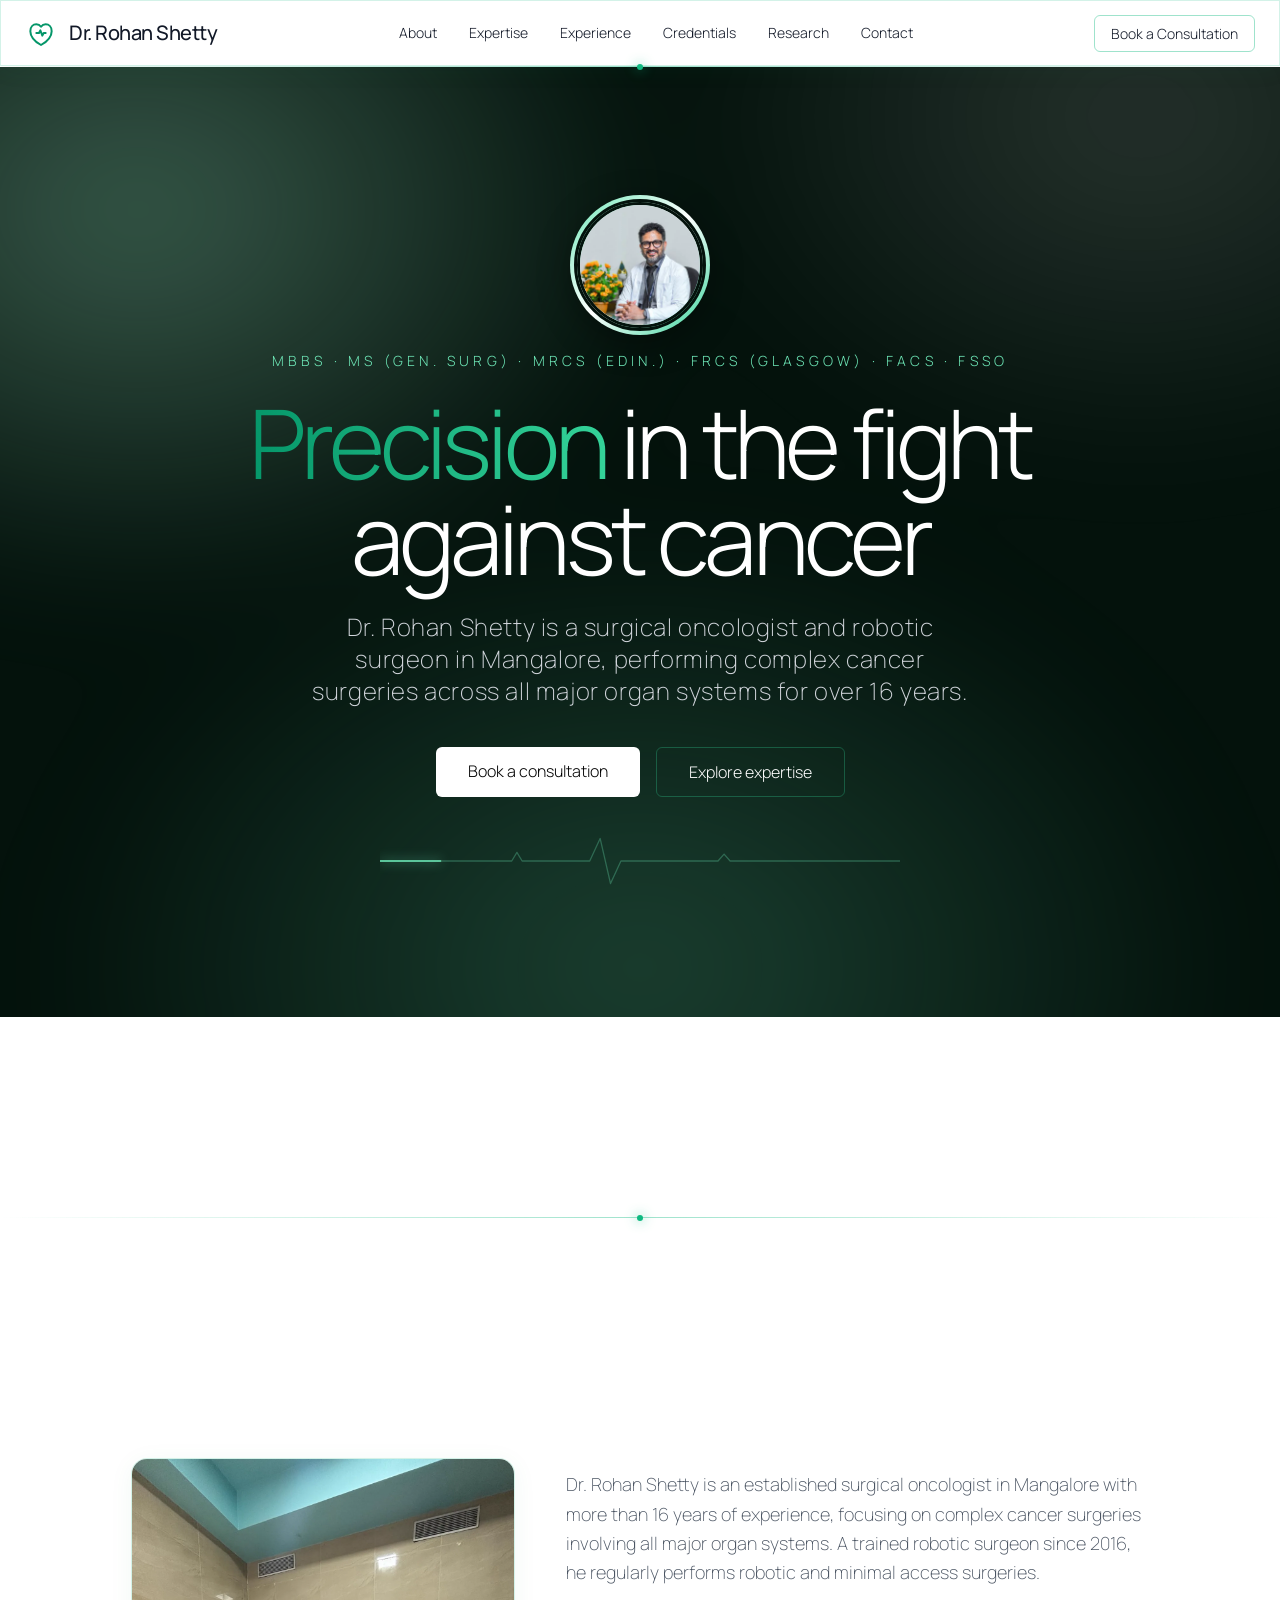
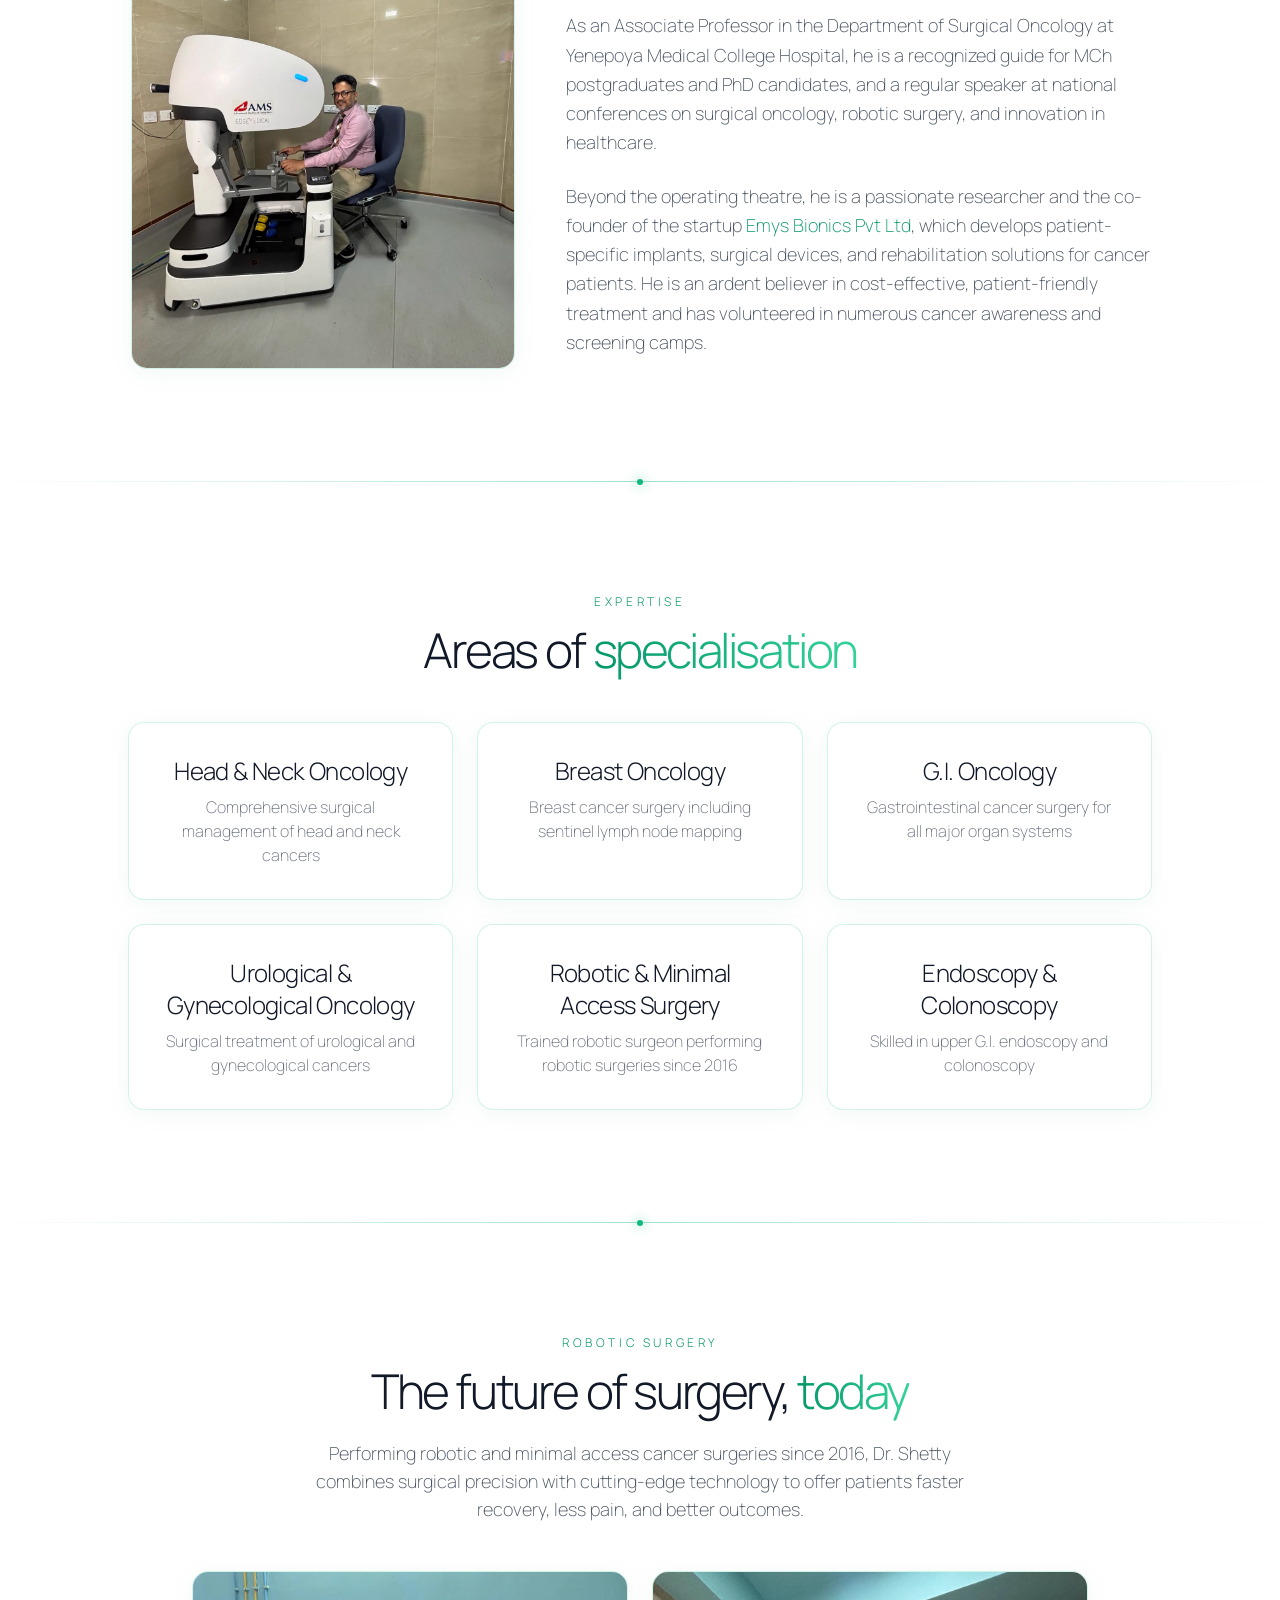
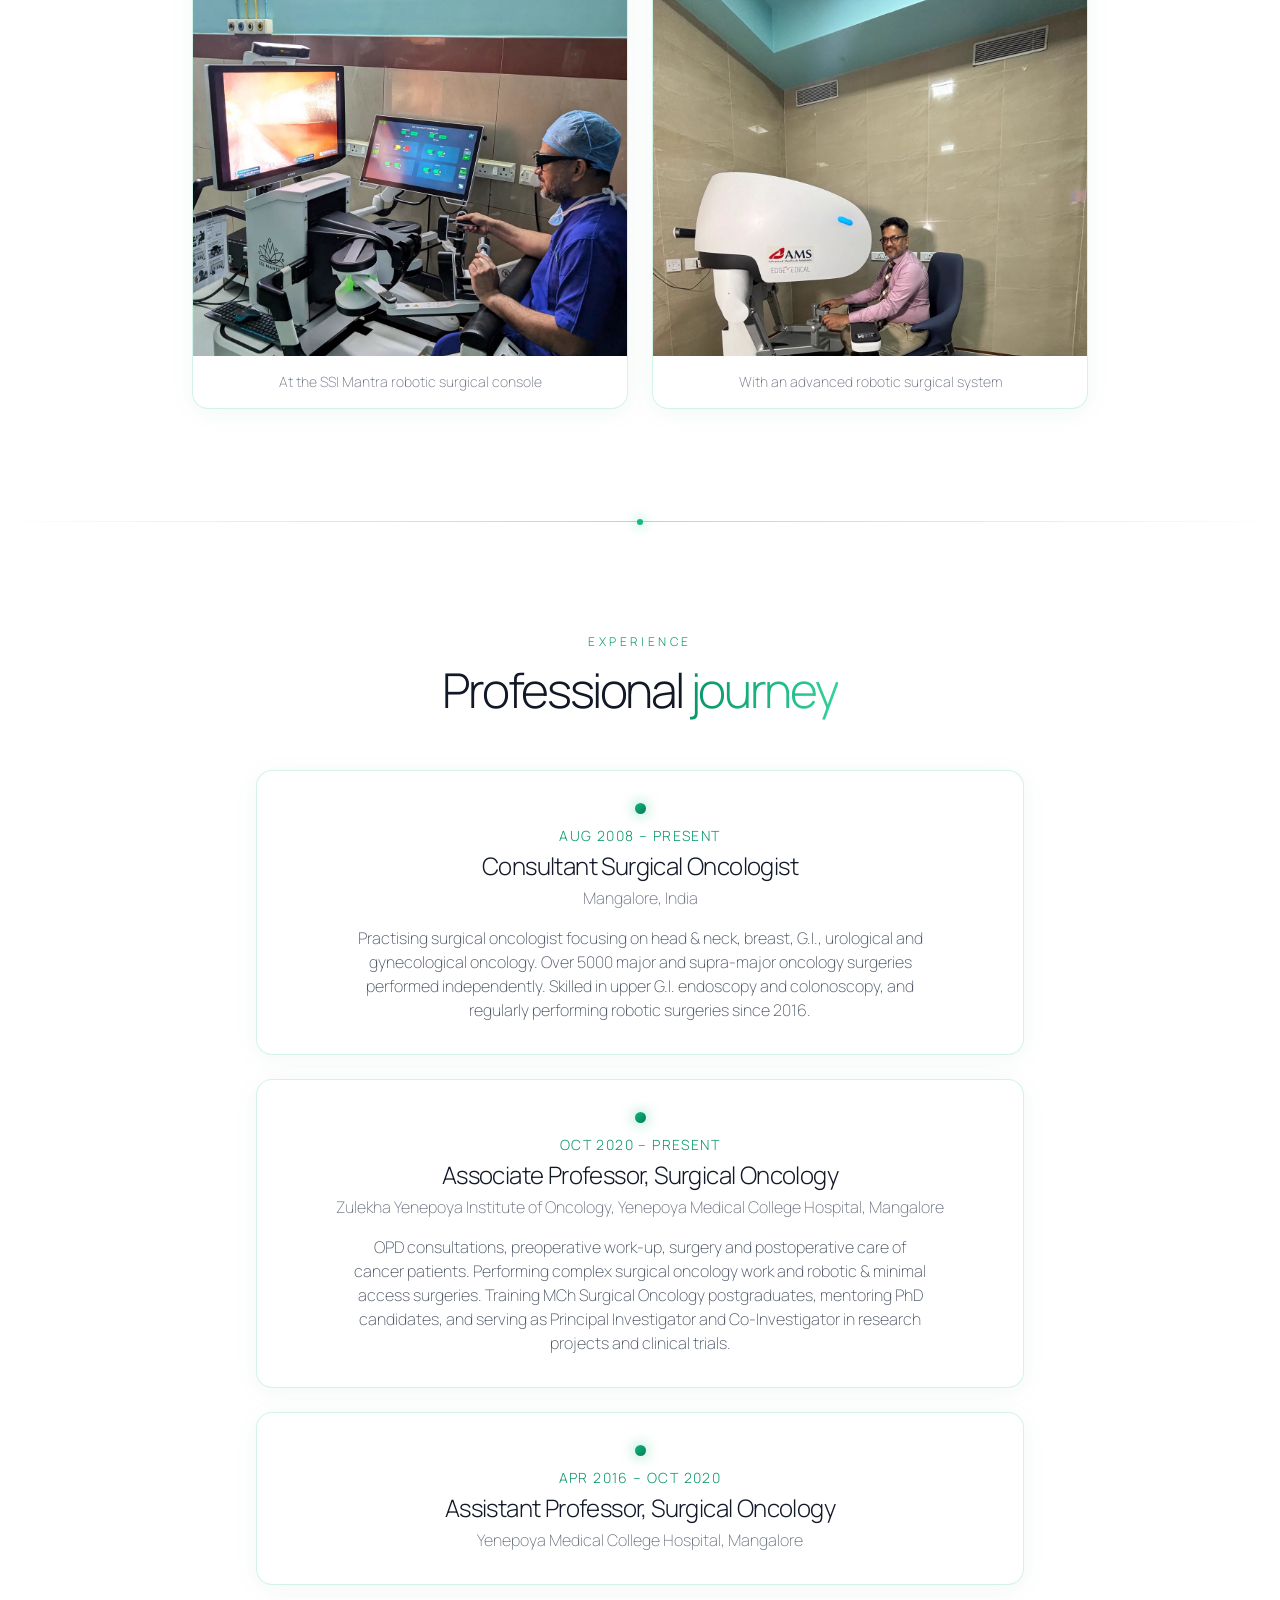
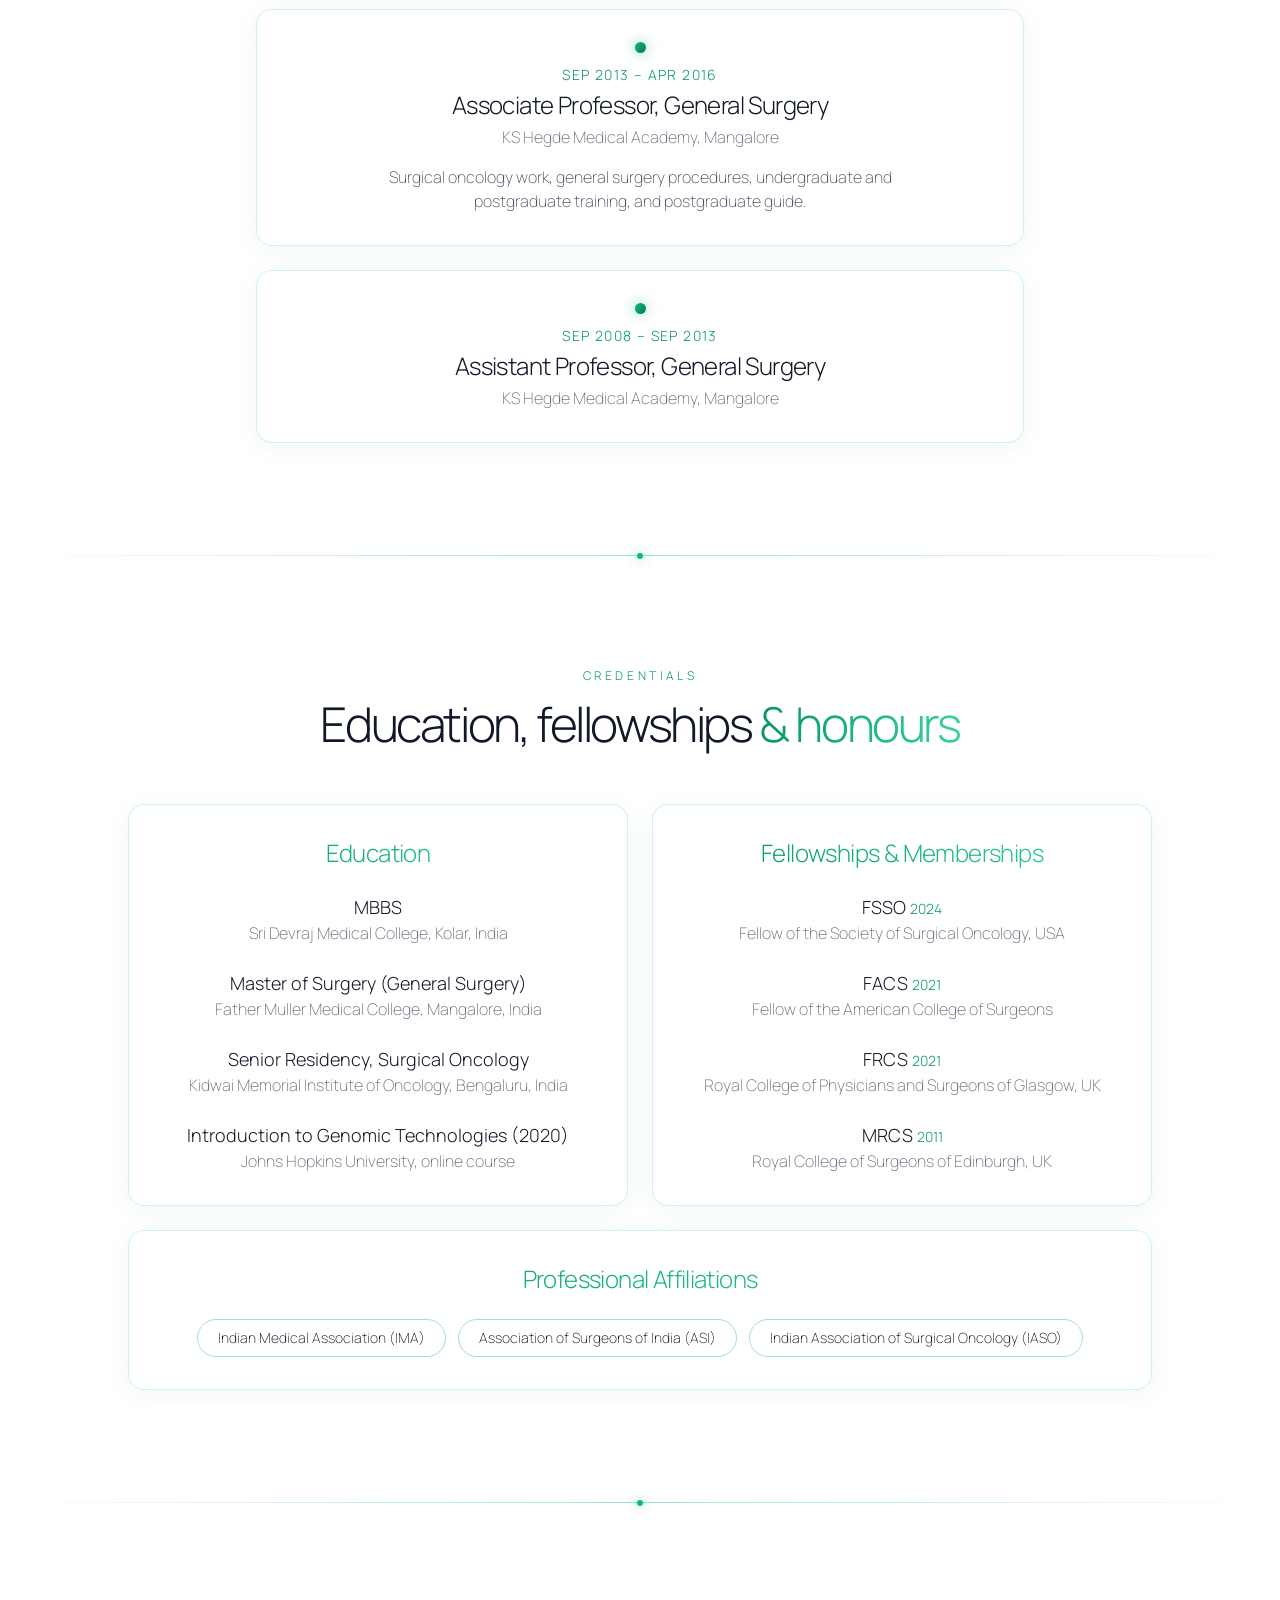
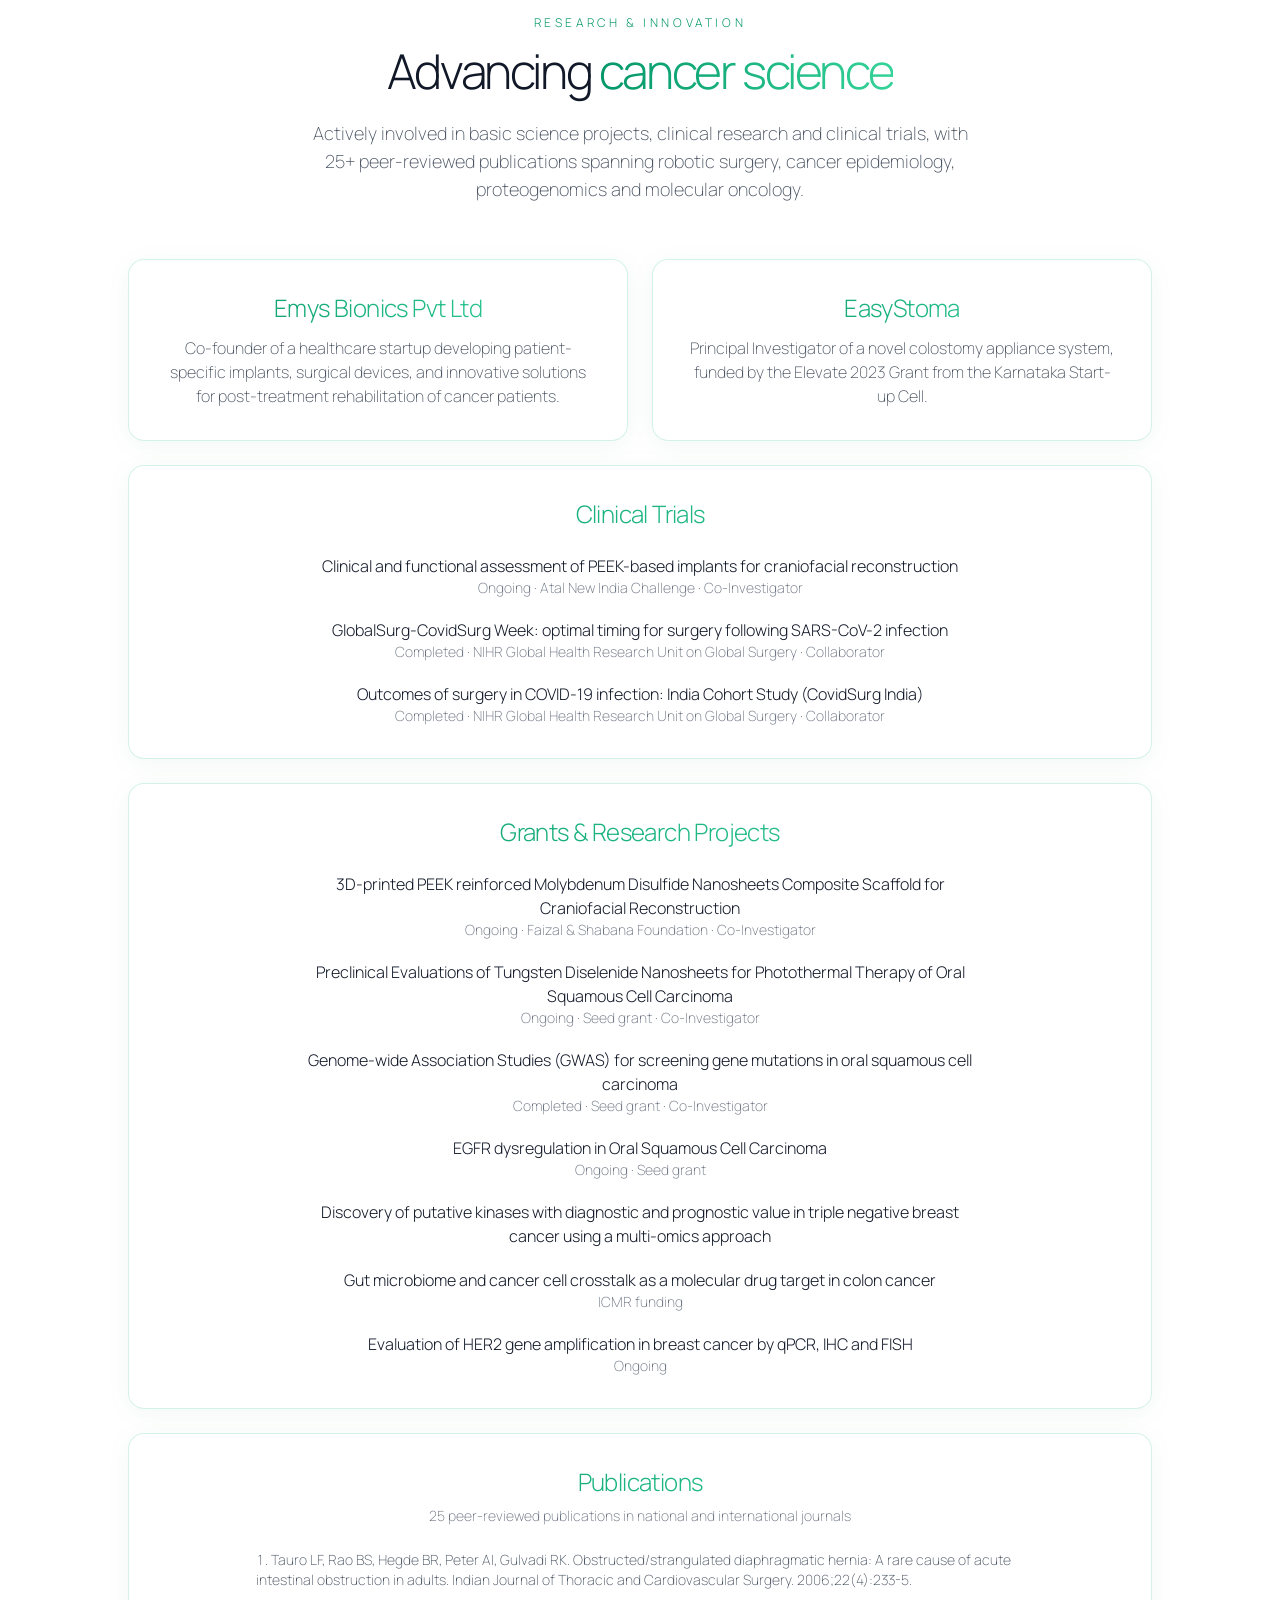
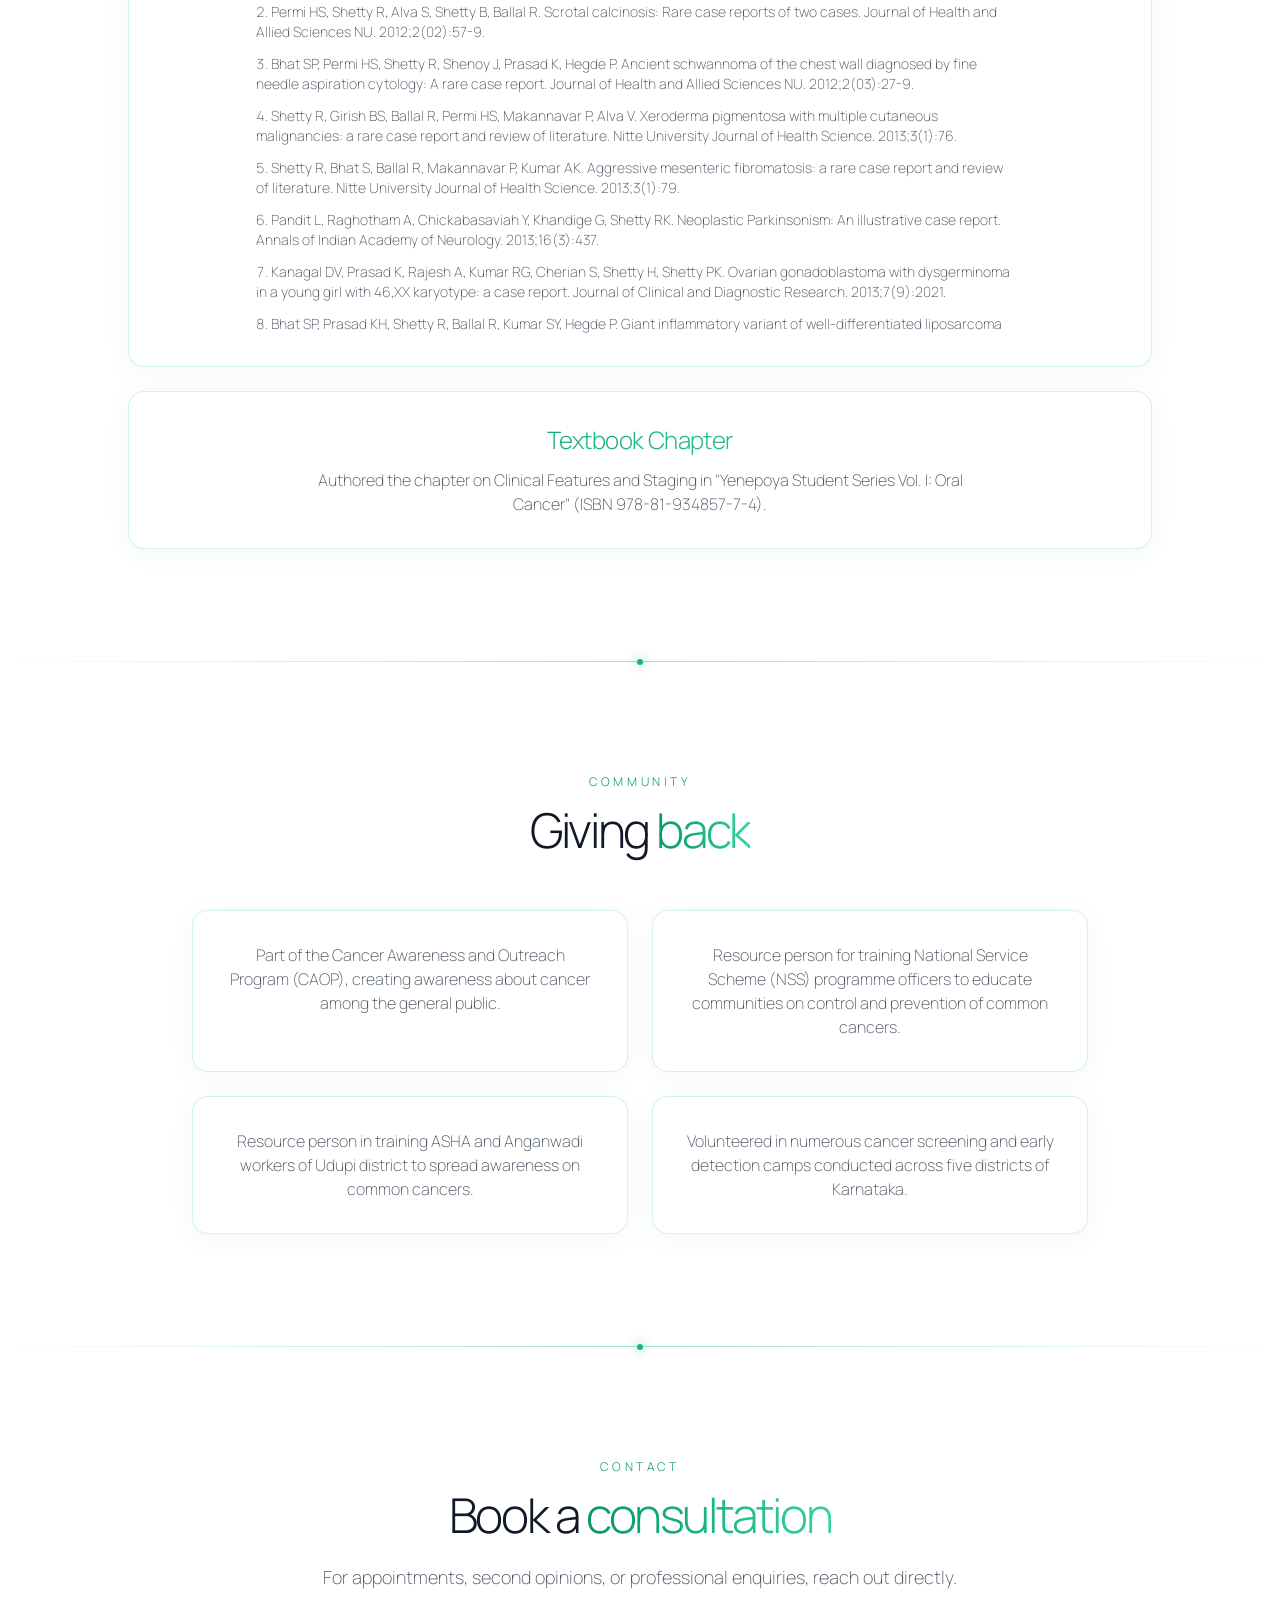
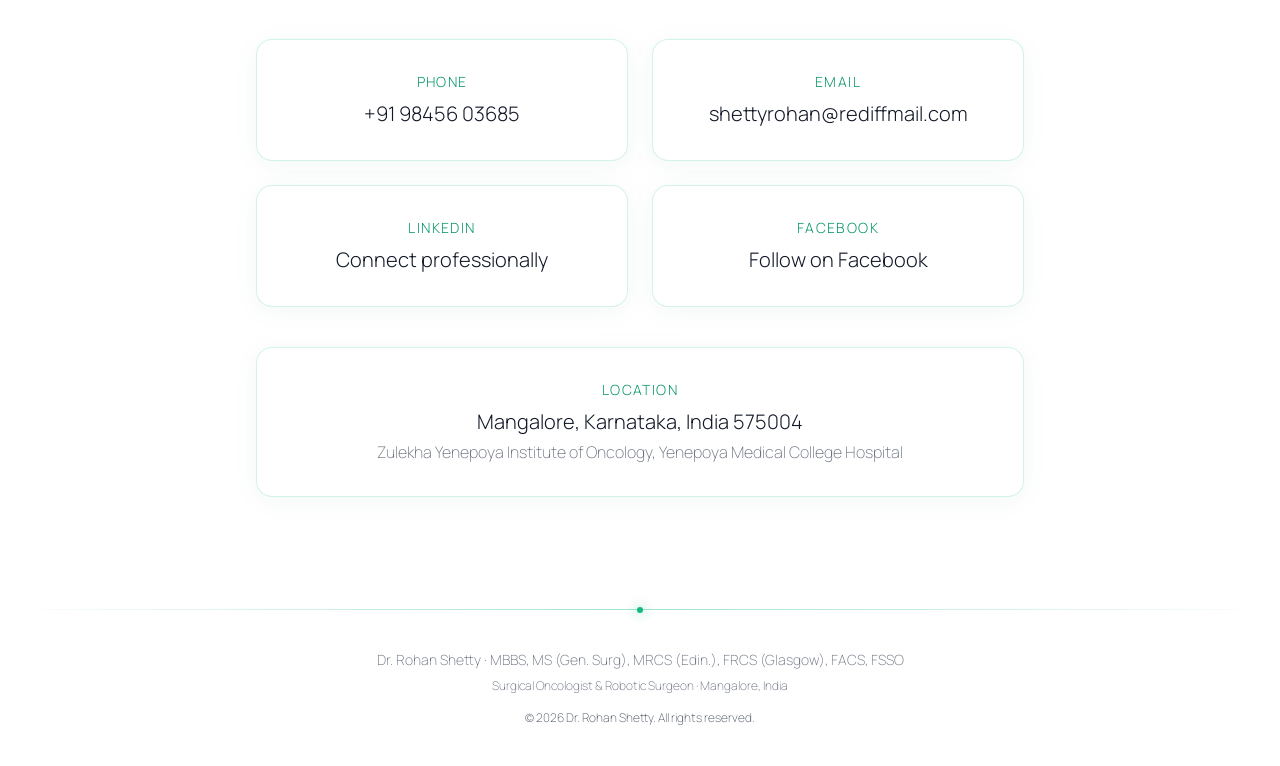
==== commit 138b1a18: "Thicken and brighten the ECG trace on phones where the hairline got lost Co-Authored-By: Claude Fabl" ====
--- a/index.html
+++ b/index.html
@@ -267,6 +267,12 @@
       animation: ecgTrace 3.4s linear infinite;
       filter: drop-shadow(0 0 6px rgba(110, 231, 183, 0.9));
     }
+    /* Phones: the hairline trace scales down and gets lost — thicken and brighten it. */
+    @media (max-width: 640px) {
+      .ecg-line { height: 48px; margin-top: 1.75rem; }
+      .ecg-line .ecg-base { stroke: rgba(110, 231, 183, 0.45); stroke-width: 2.5; }
+      .ecg-line .ecg-pulse { stroke: #a7f3d0; stroke-width: 2.5; }
+    }
     @keyframes ecgTrace {
       to { stroke-dashoffset: 0; }
     }
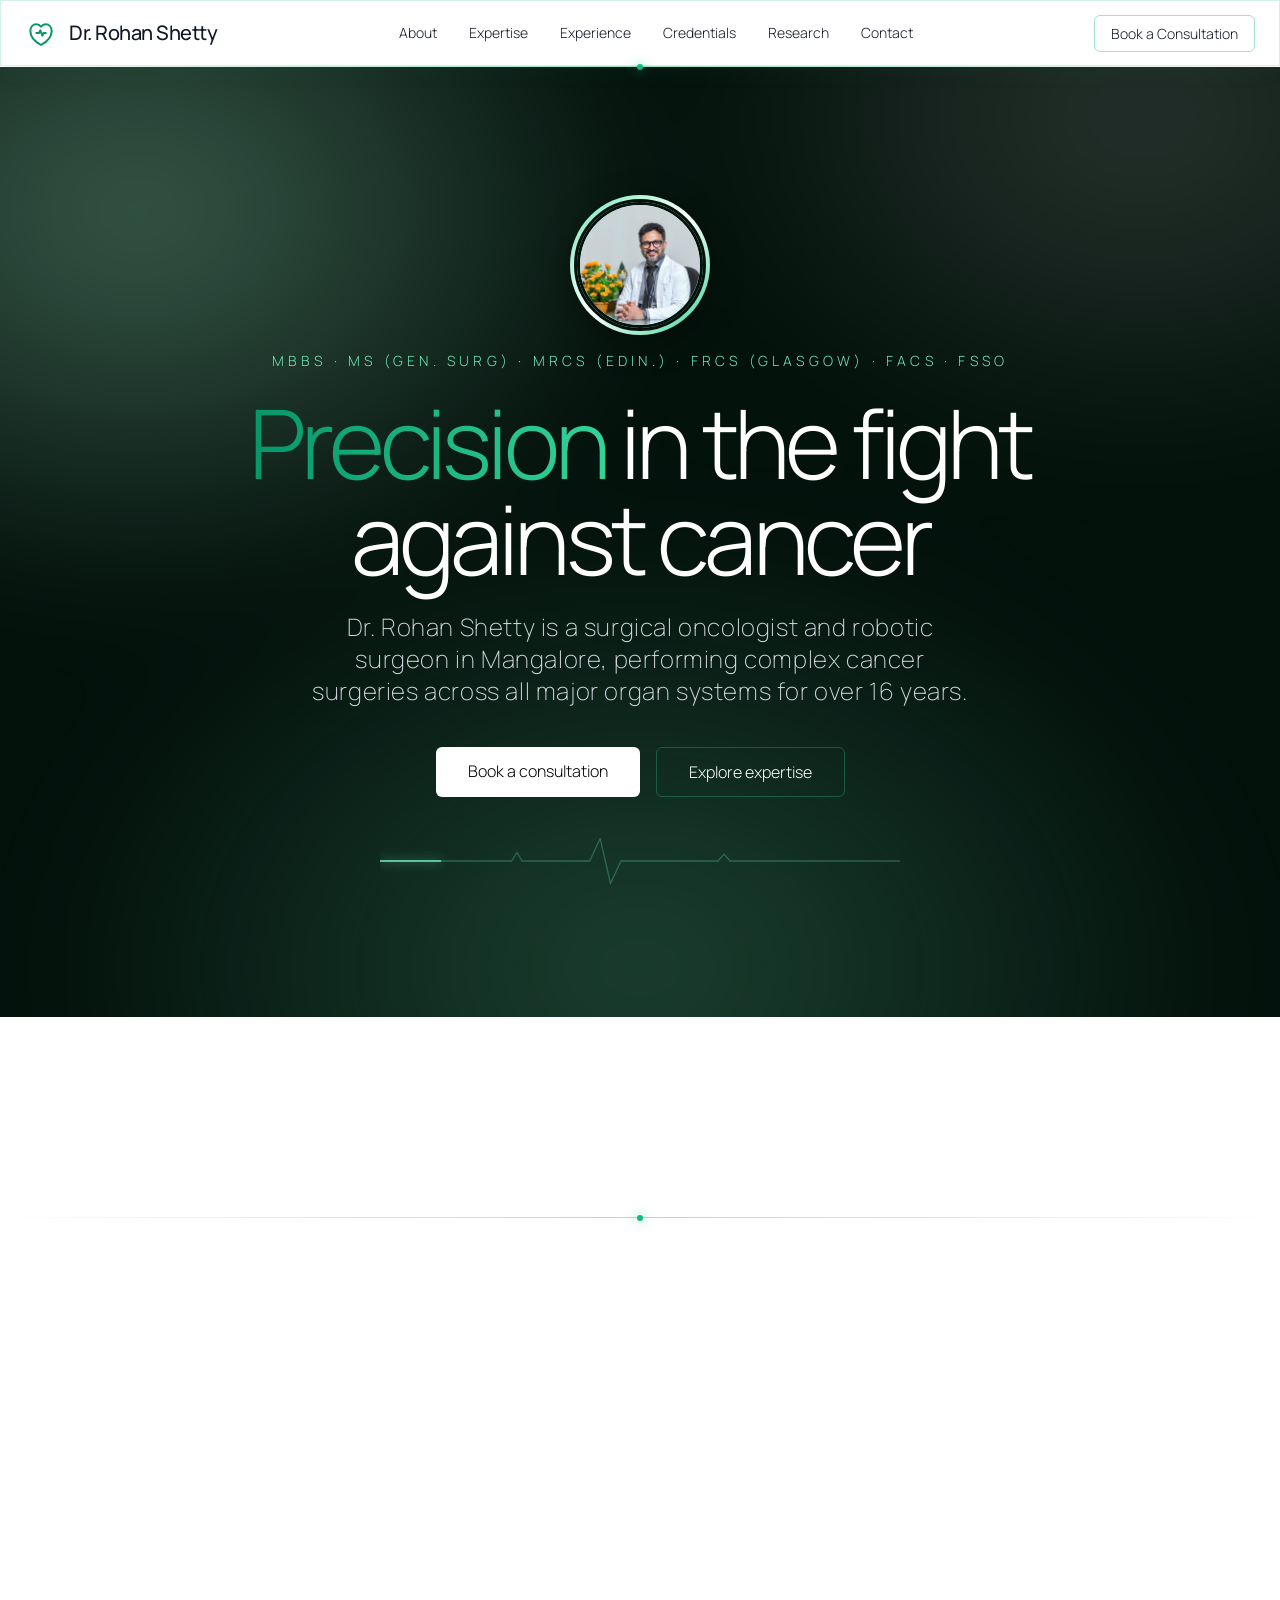
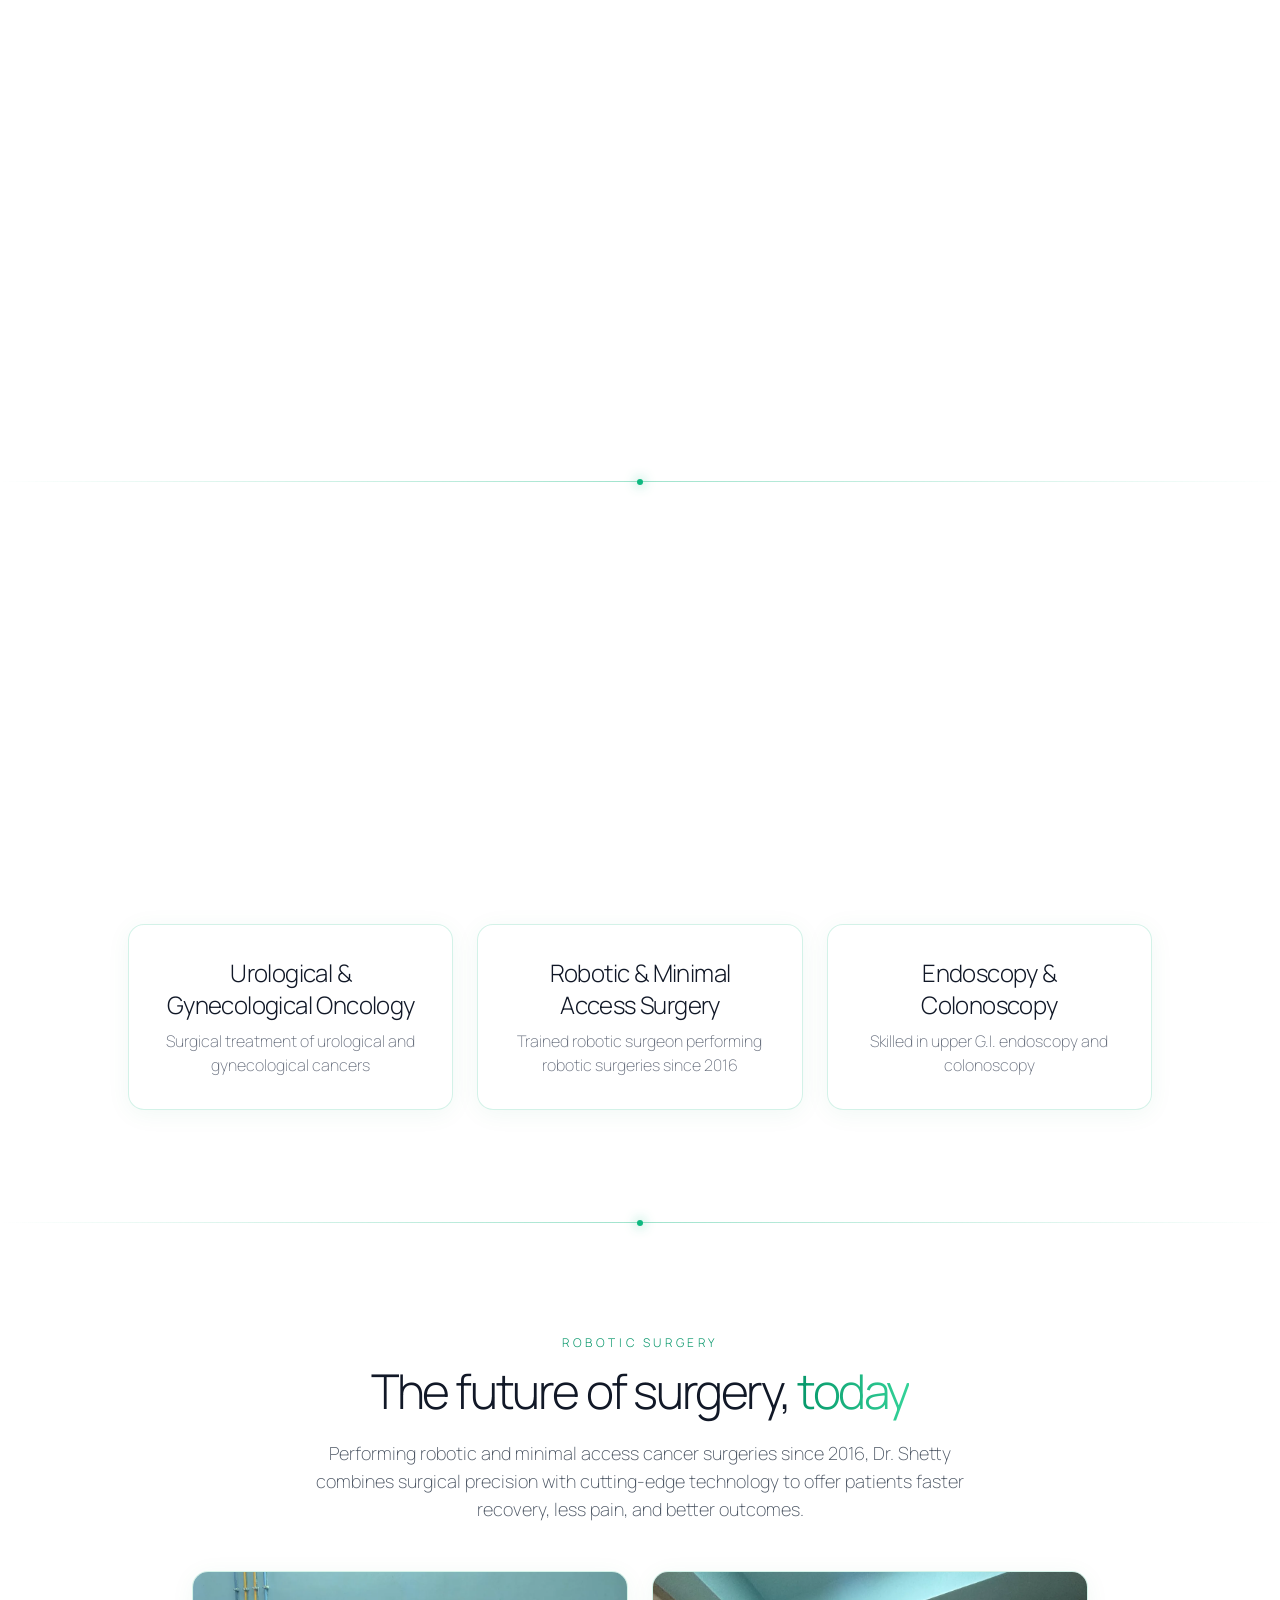
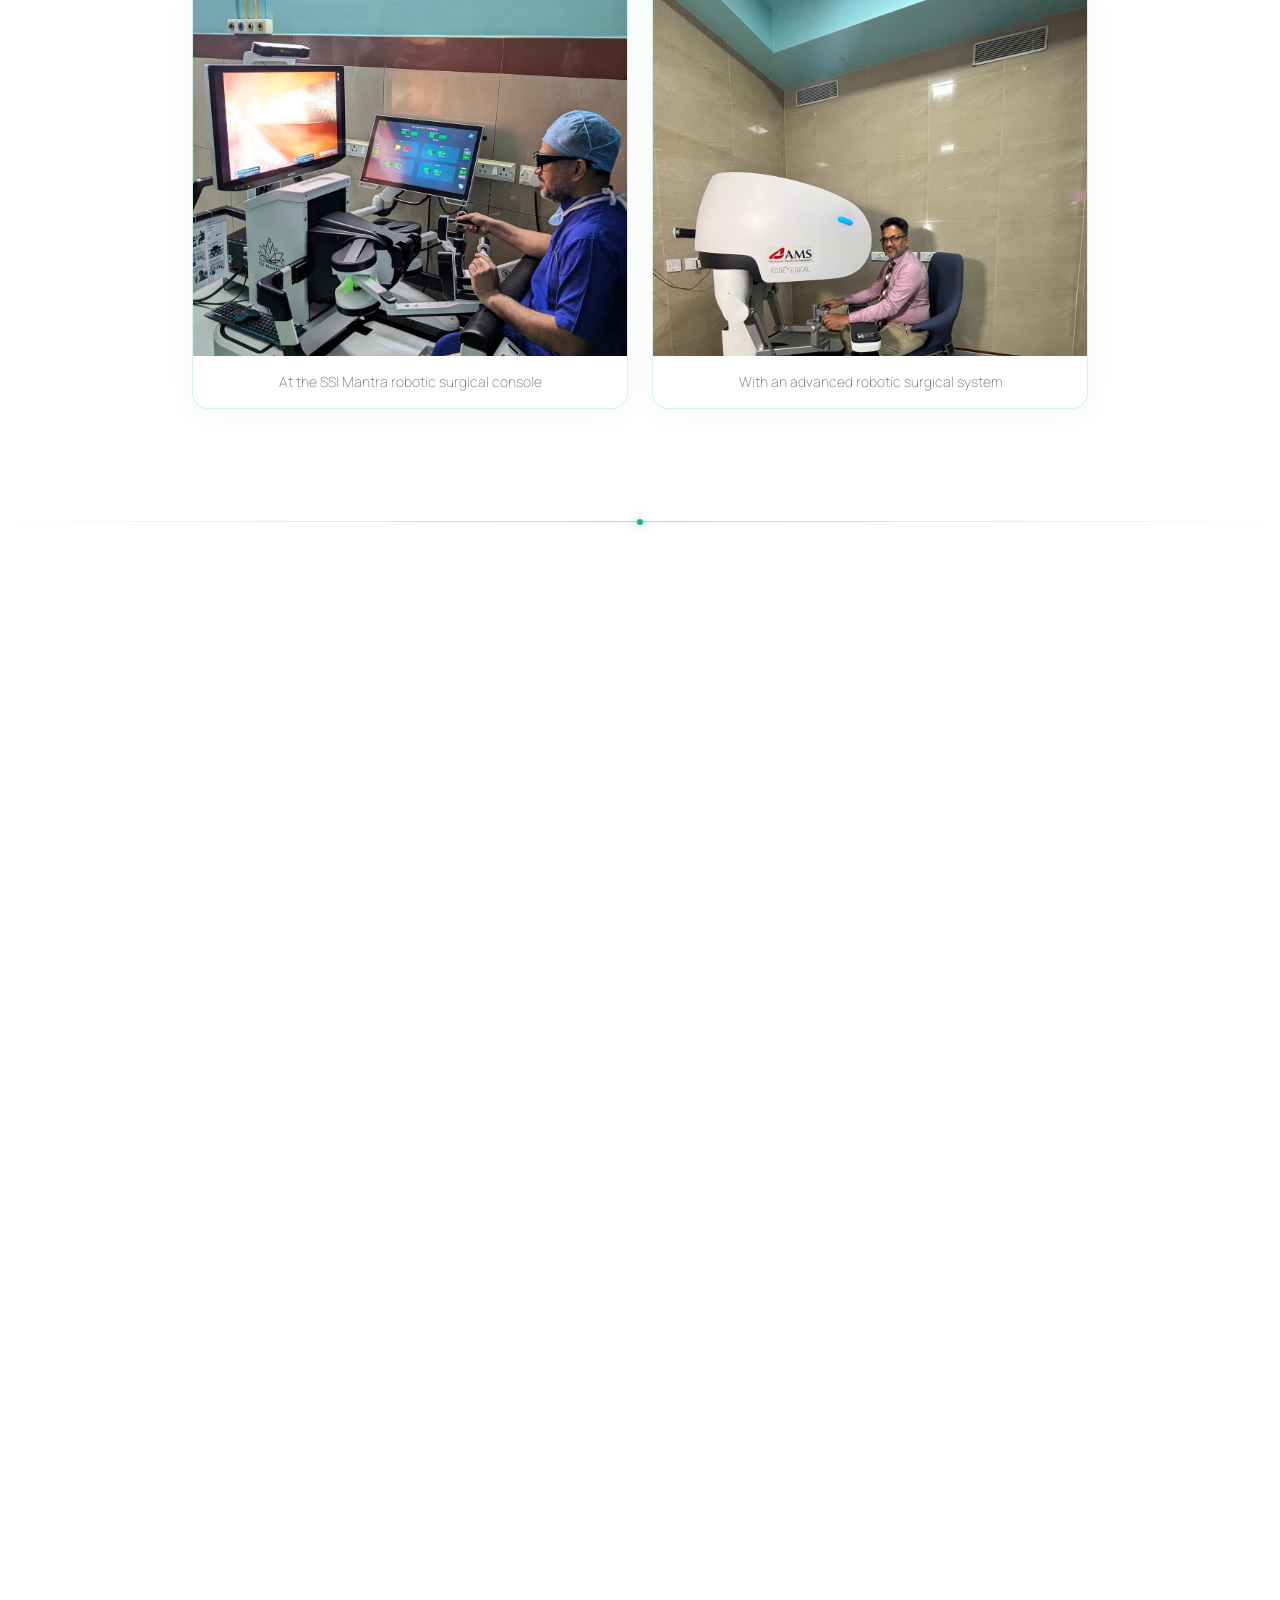
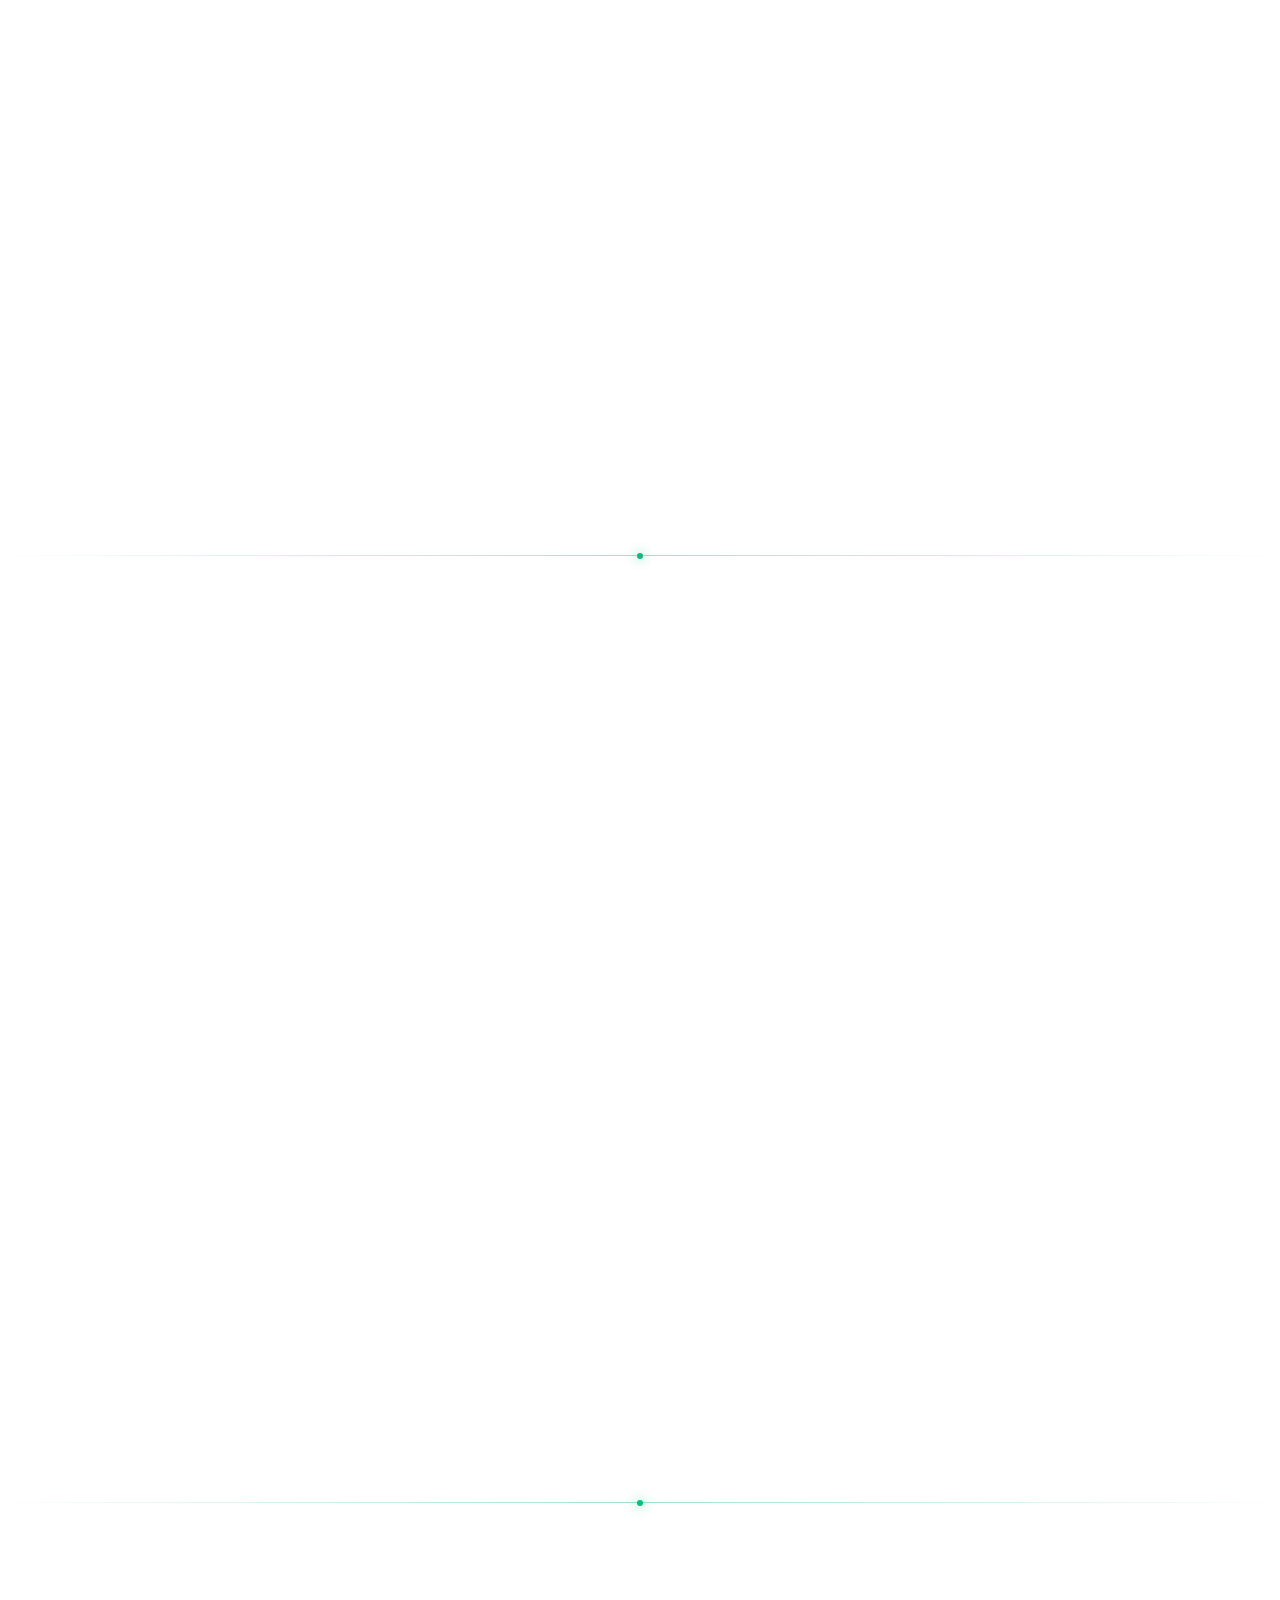
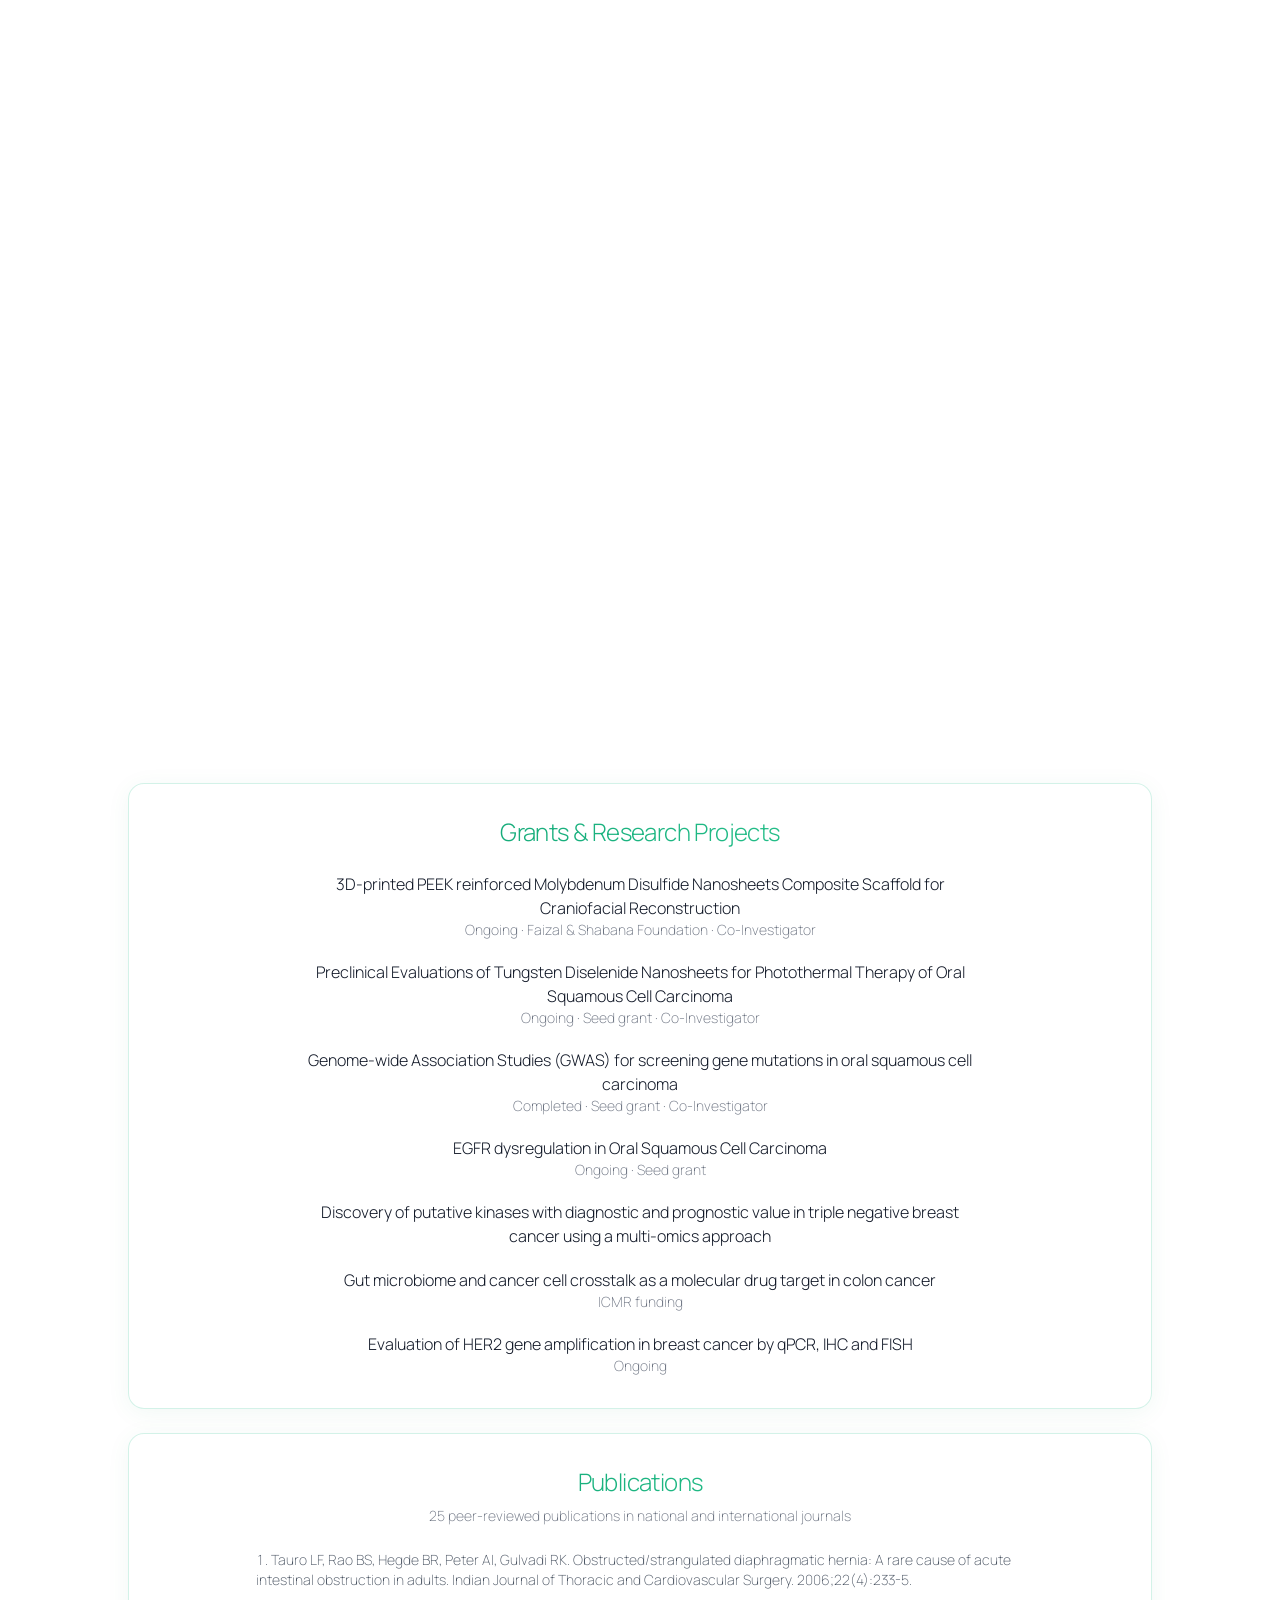
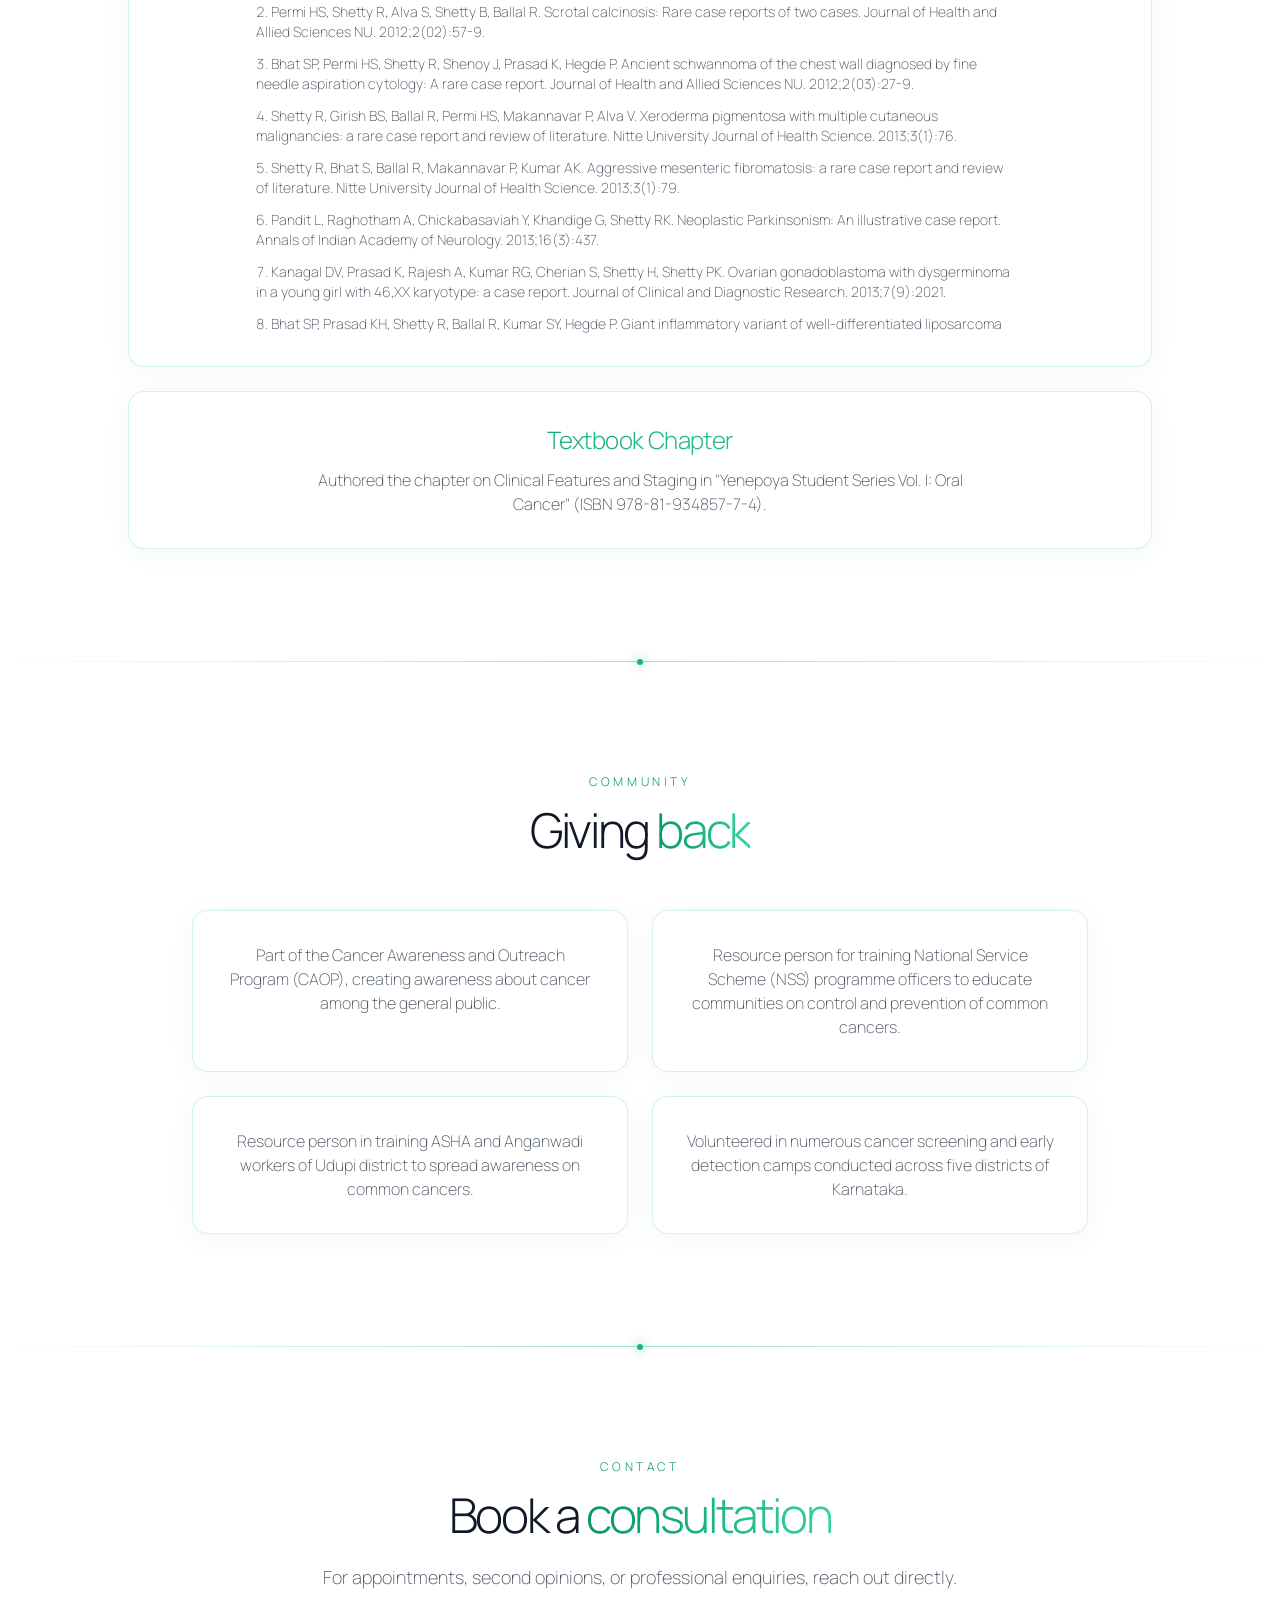
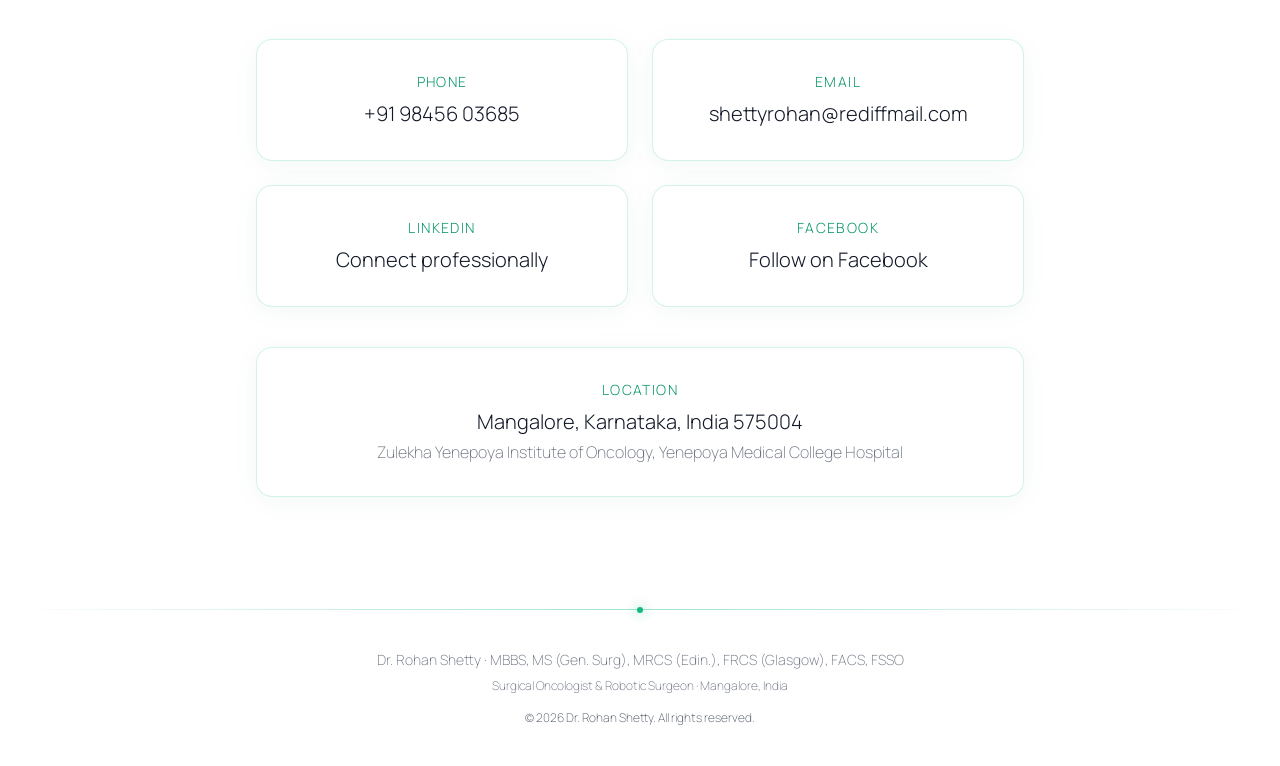
==== commit e3275360: "Fix hero content painting over the open mobile menu The custom .content rule (position:relative; z-i" ====
--- a/index.html
+++ b/index.html
@@ -180,6 +180,10 @@
       opacity: 1;
     }
     .content { position: relative; z-index: 10; }
+    /* The .content rule above outranks Tailwind's .sticky/.z-50 (same specificity, later in
+       the cascade), which silently demoted the header to z-index:10 — letting hero content
+       paint over the open mobile menu. Restore the header's intended stacking here. */
+    header.content { position: sticky; top: 0; z-index: 50; }
     .glass {
       background: rgba(255, 255, 255, 0.78);
       backdrop-filter: blur(14px);
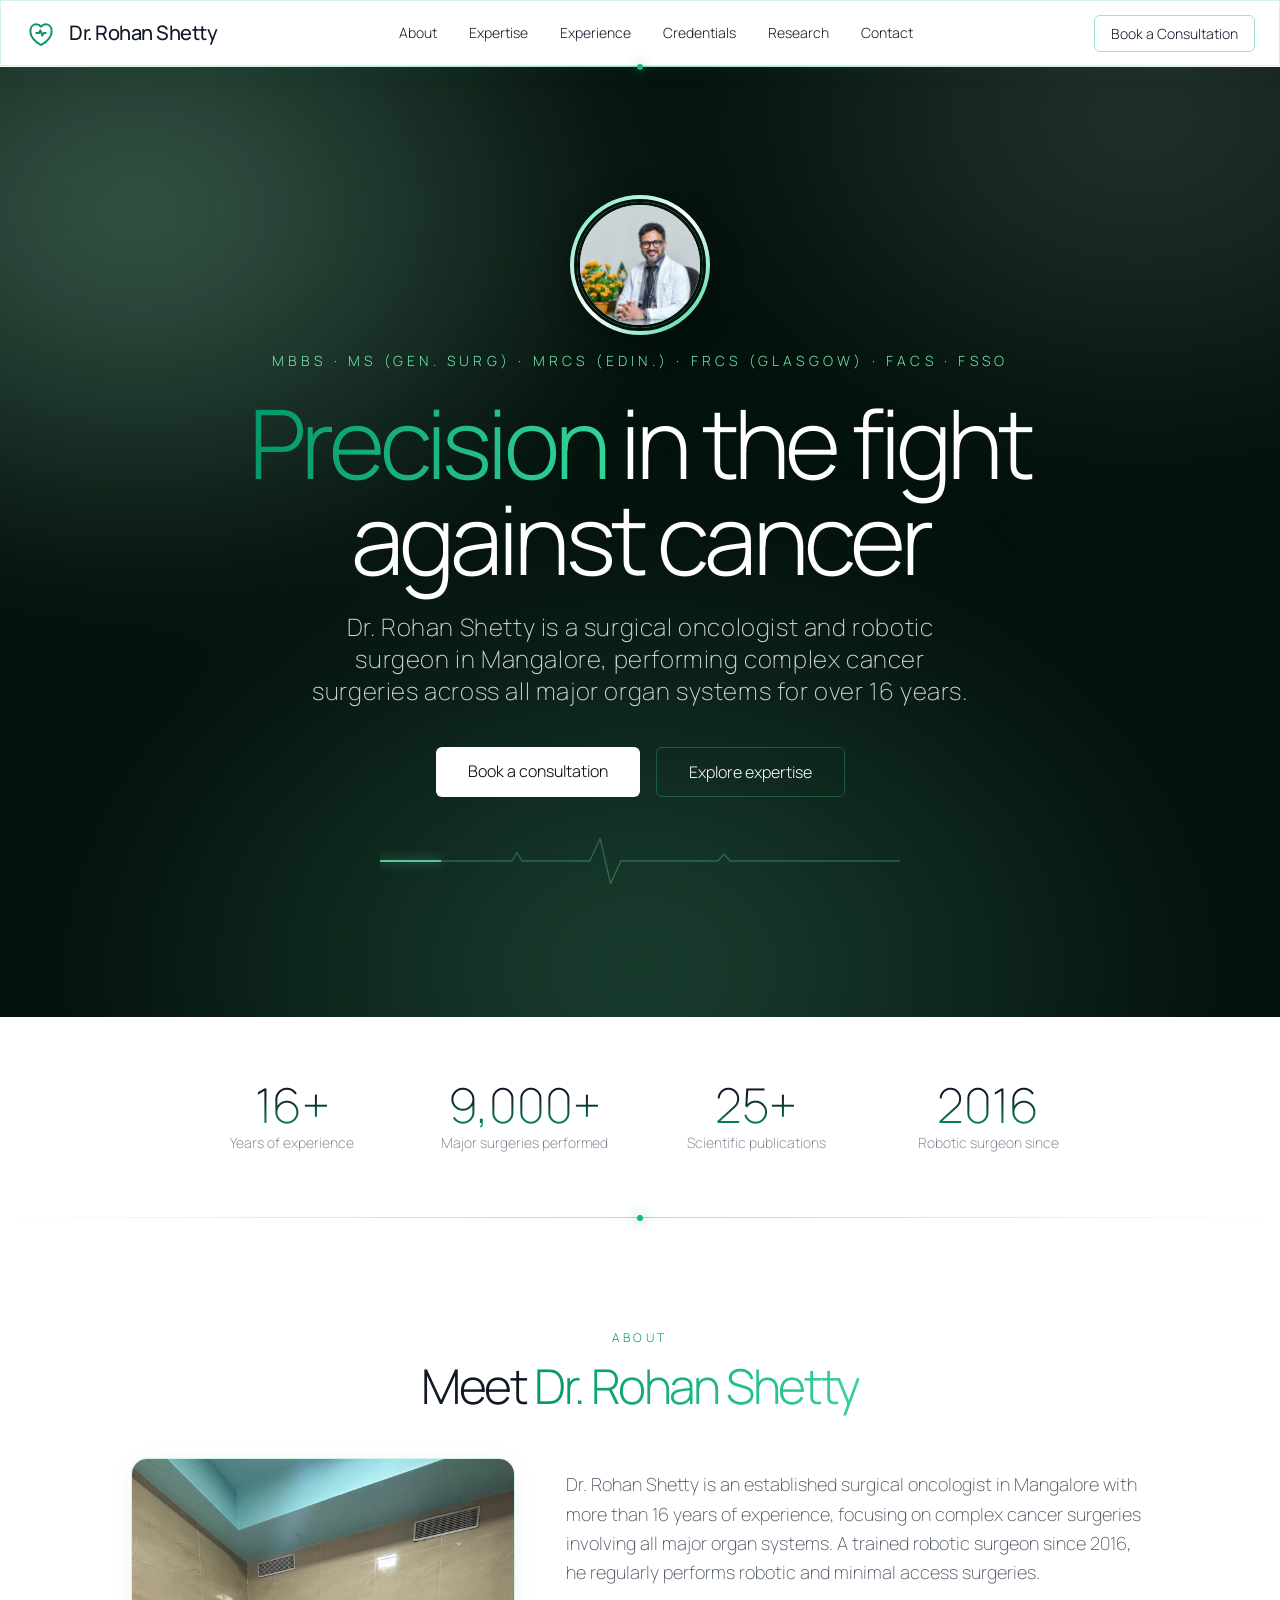
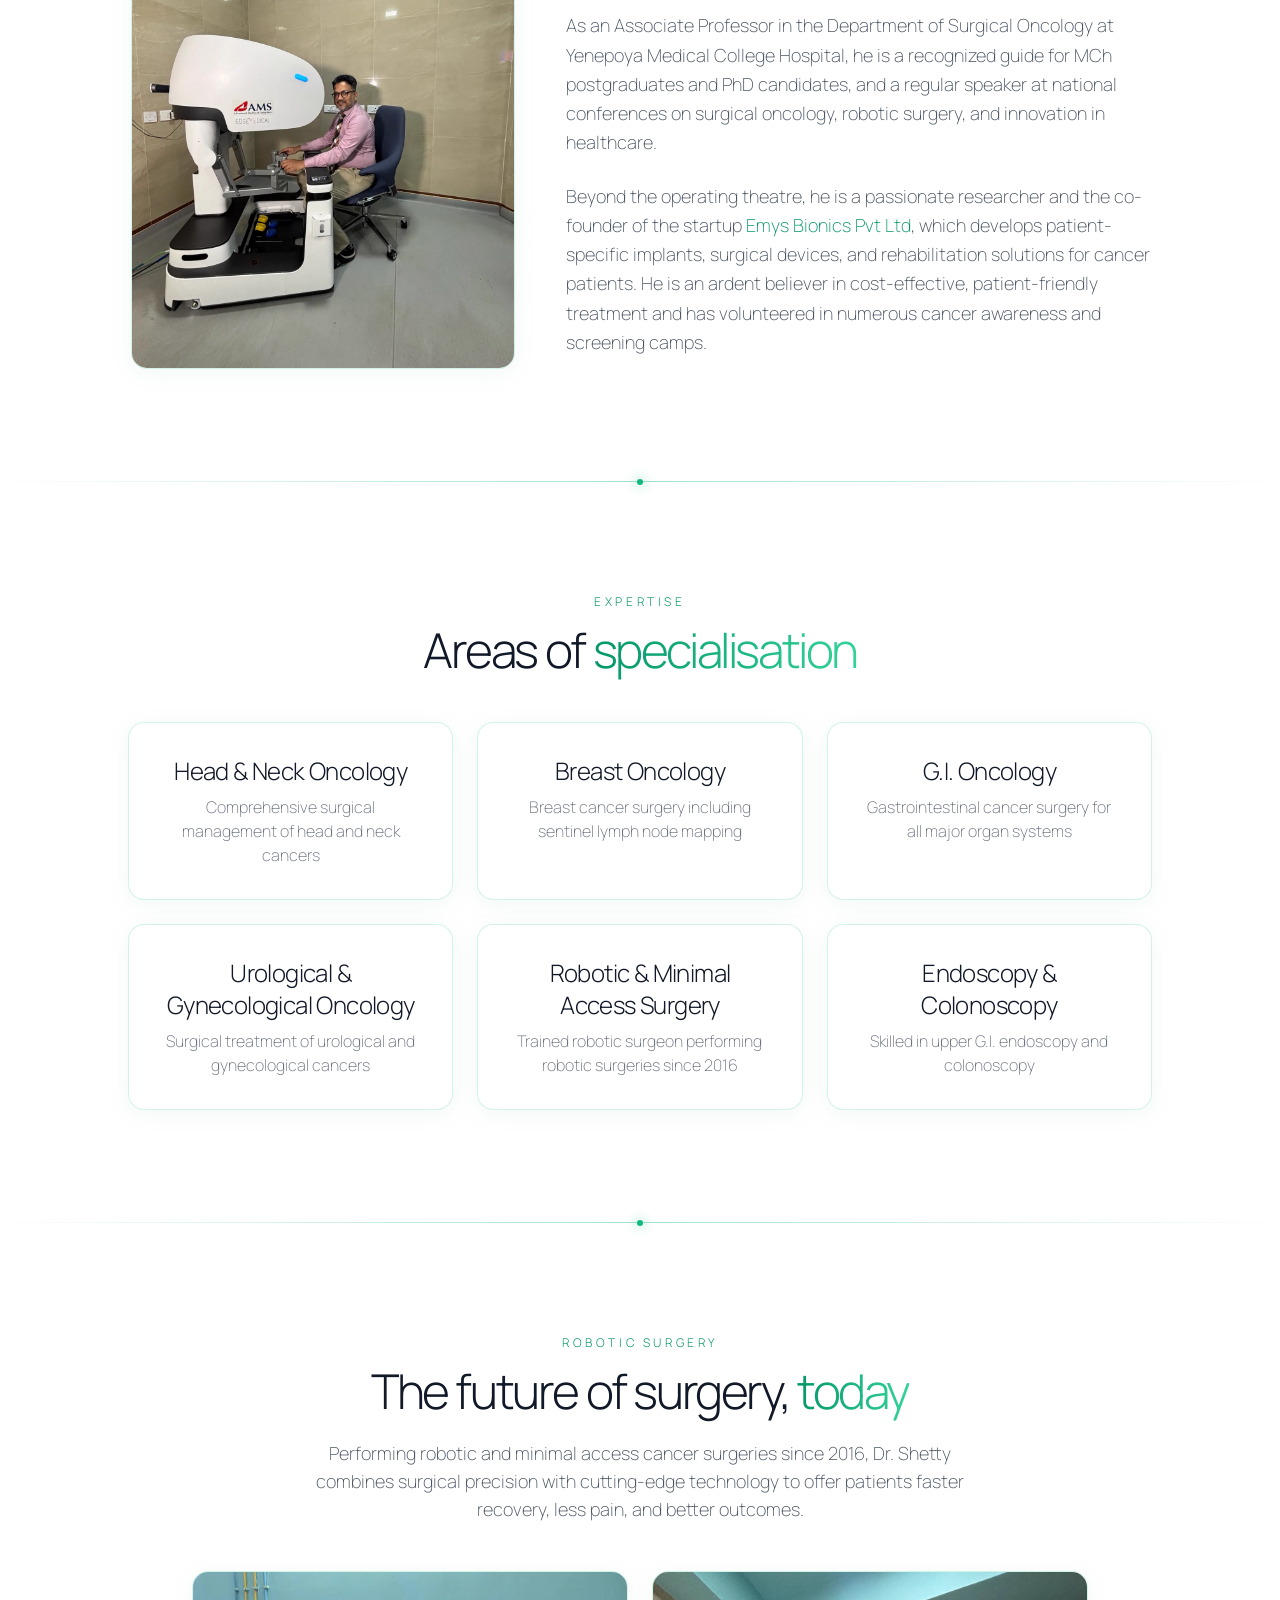
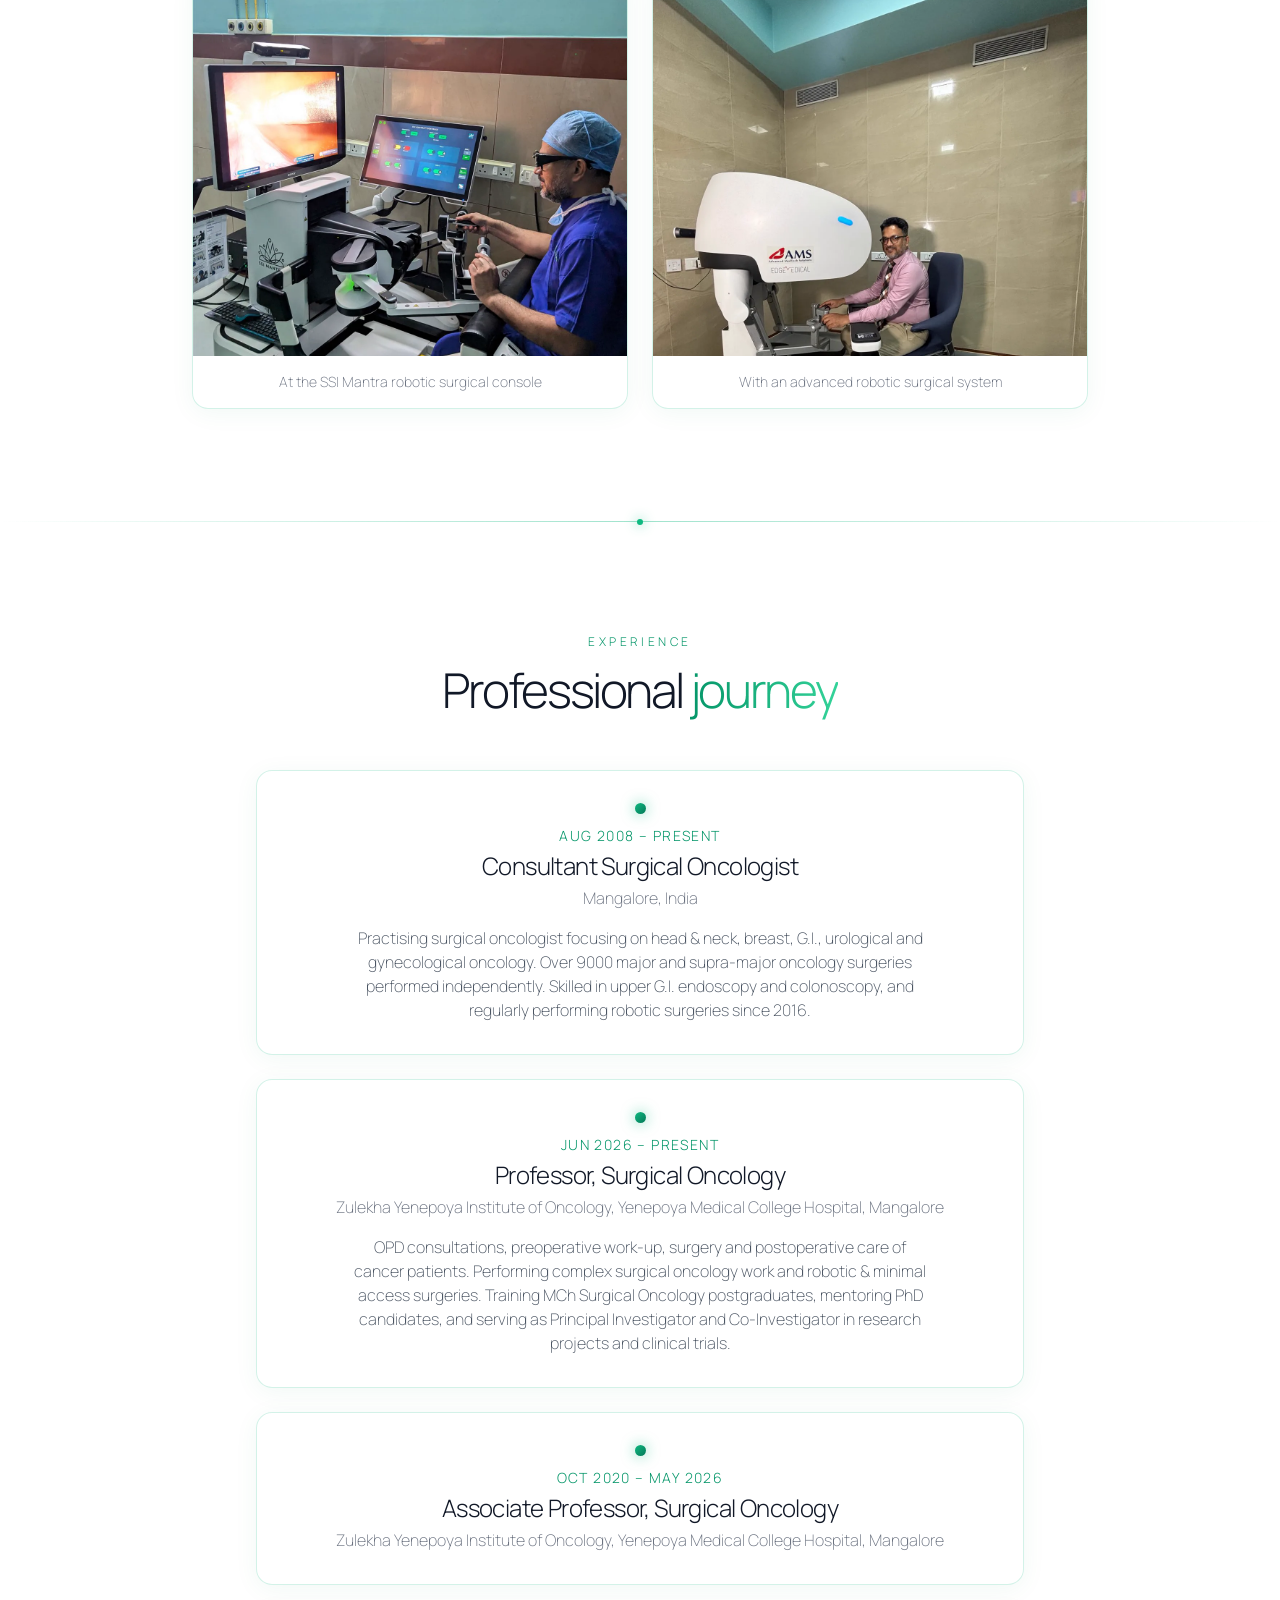
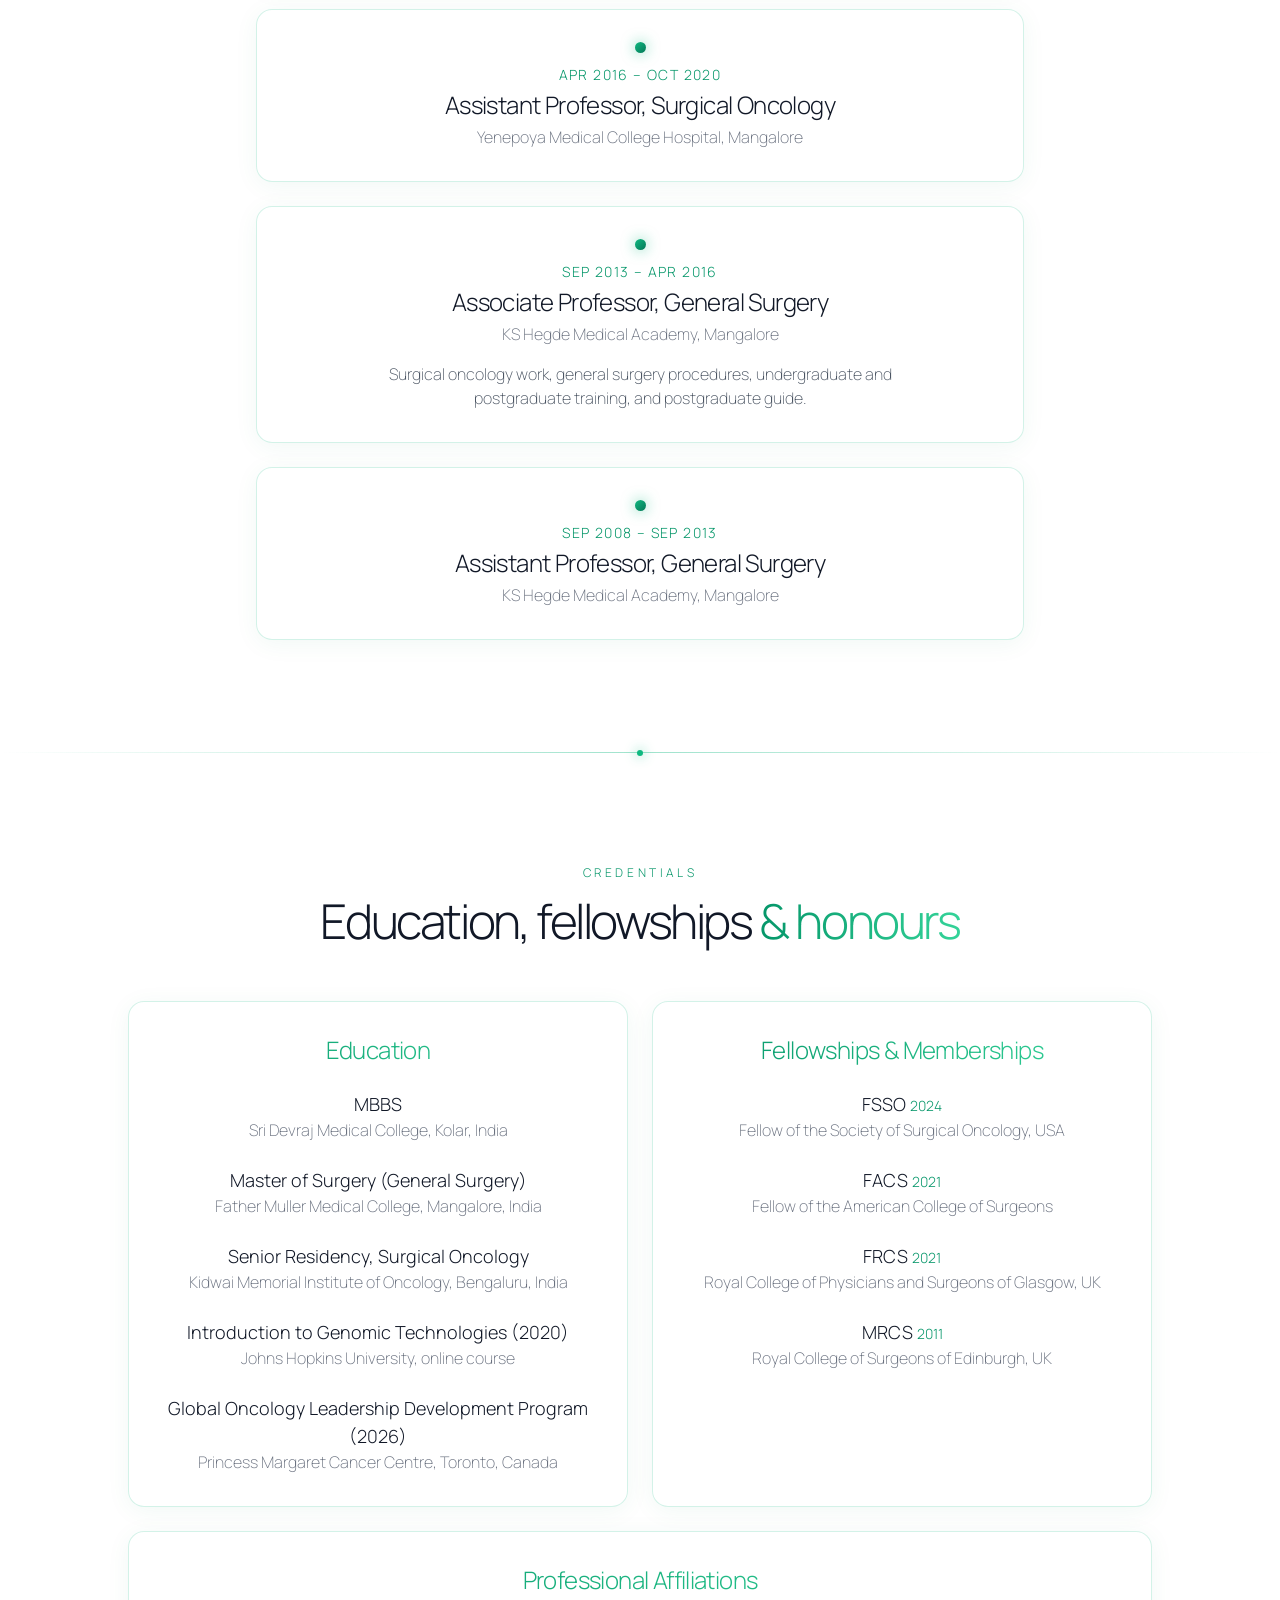
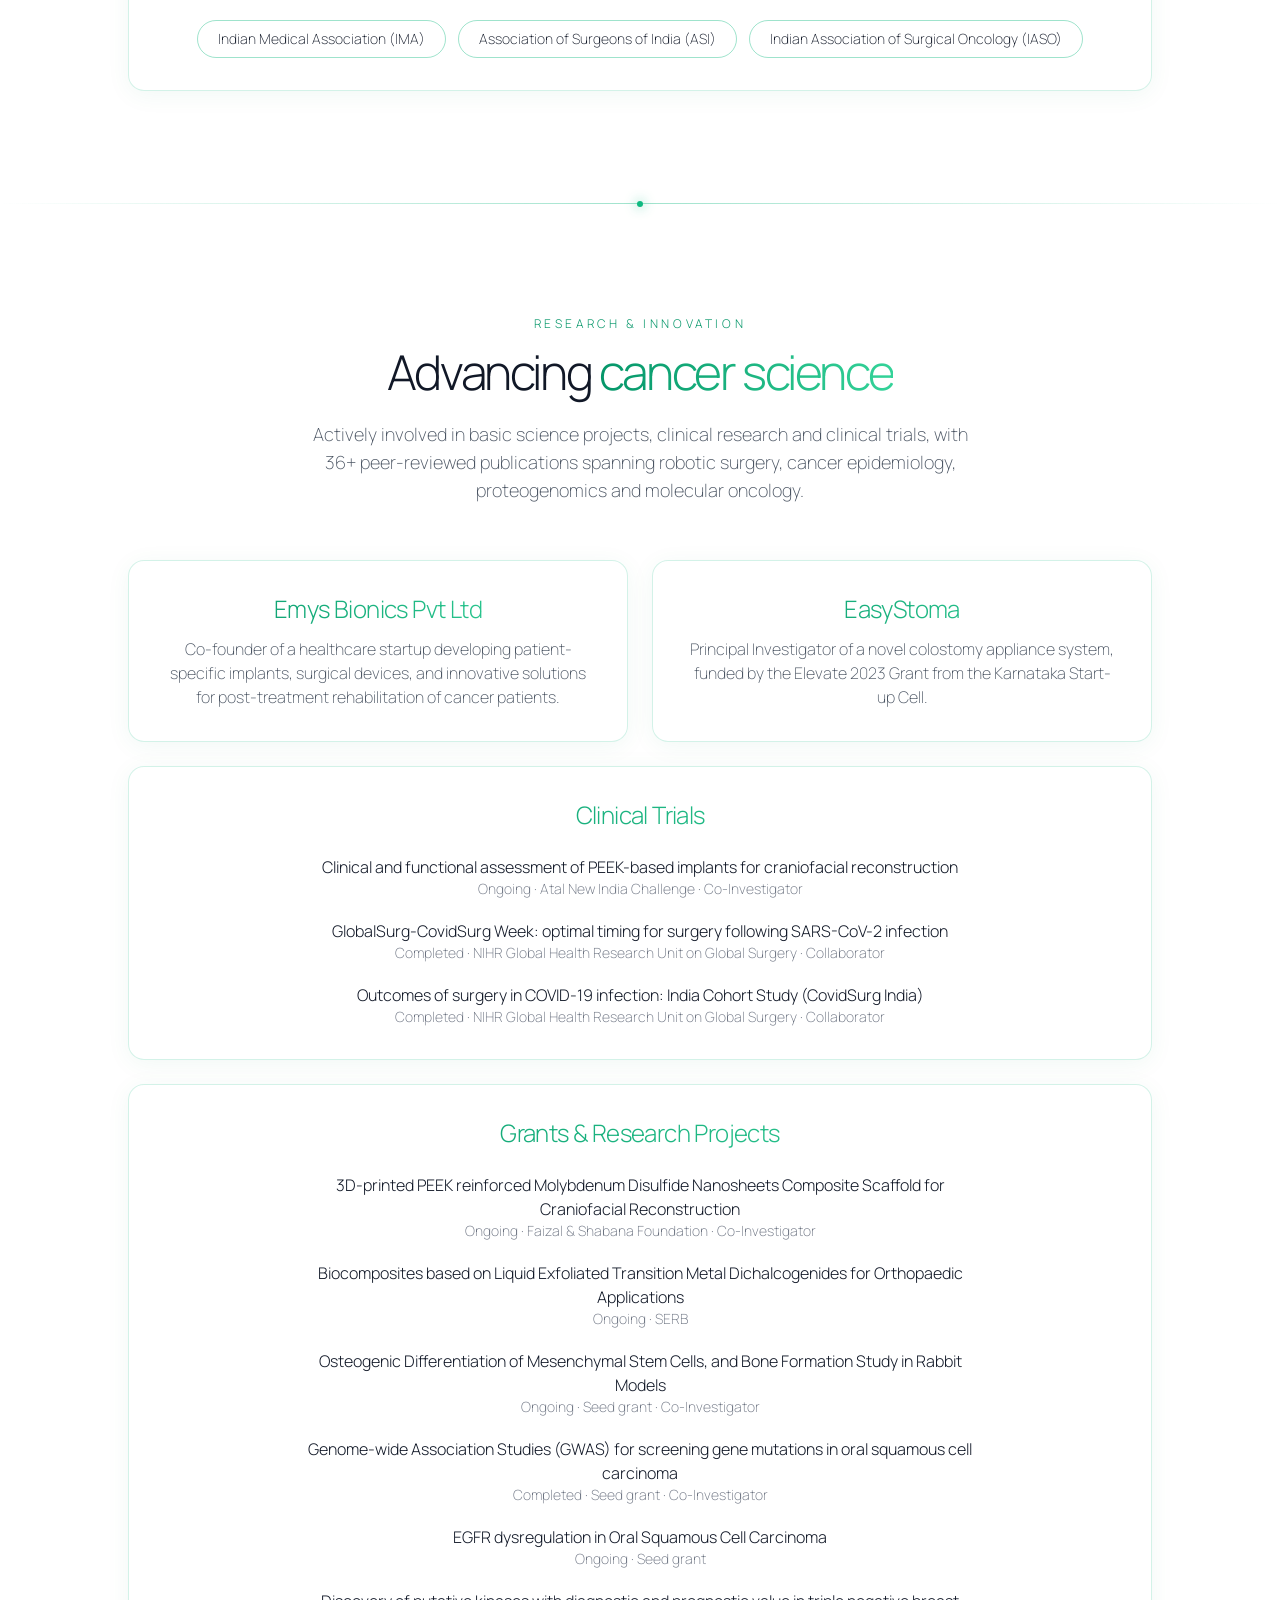
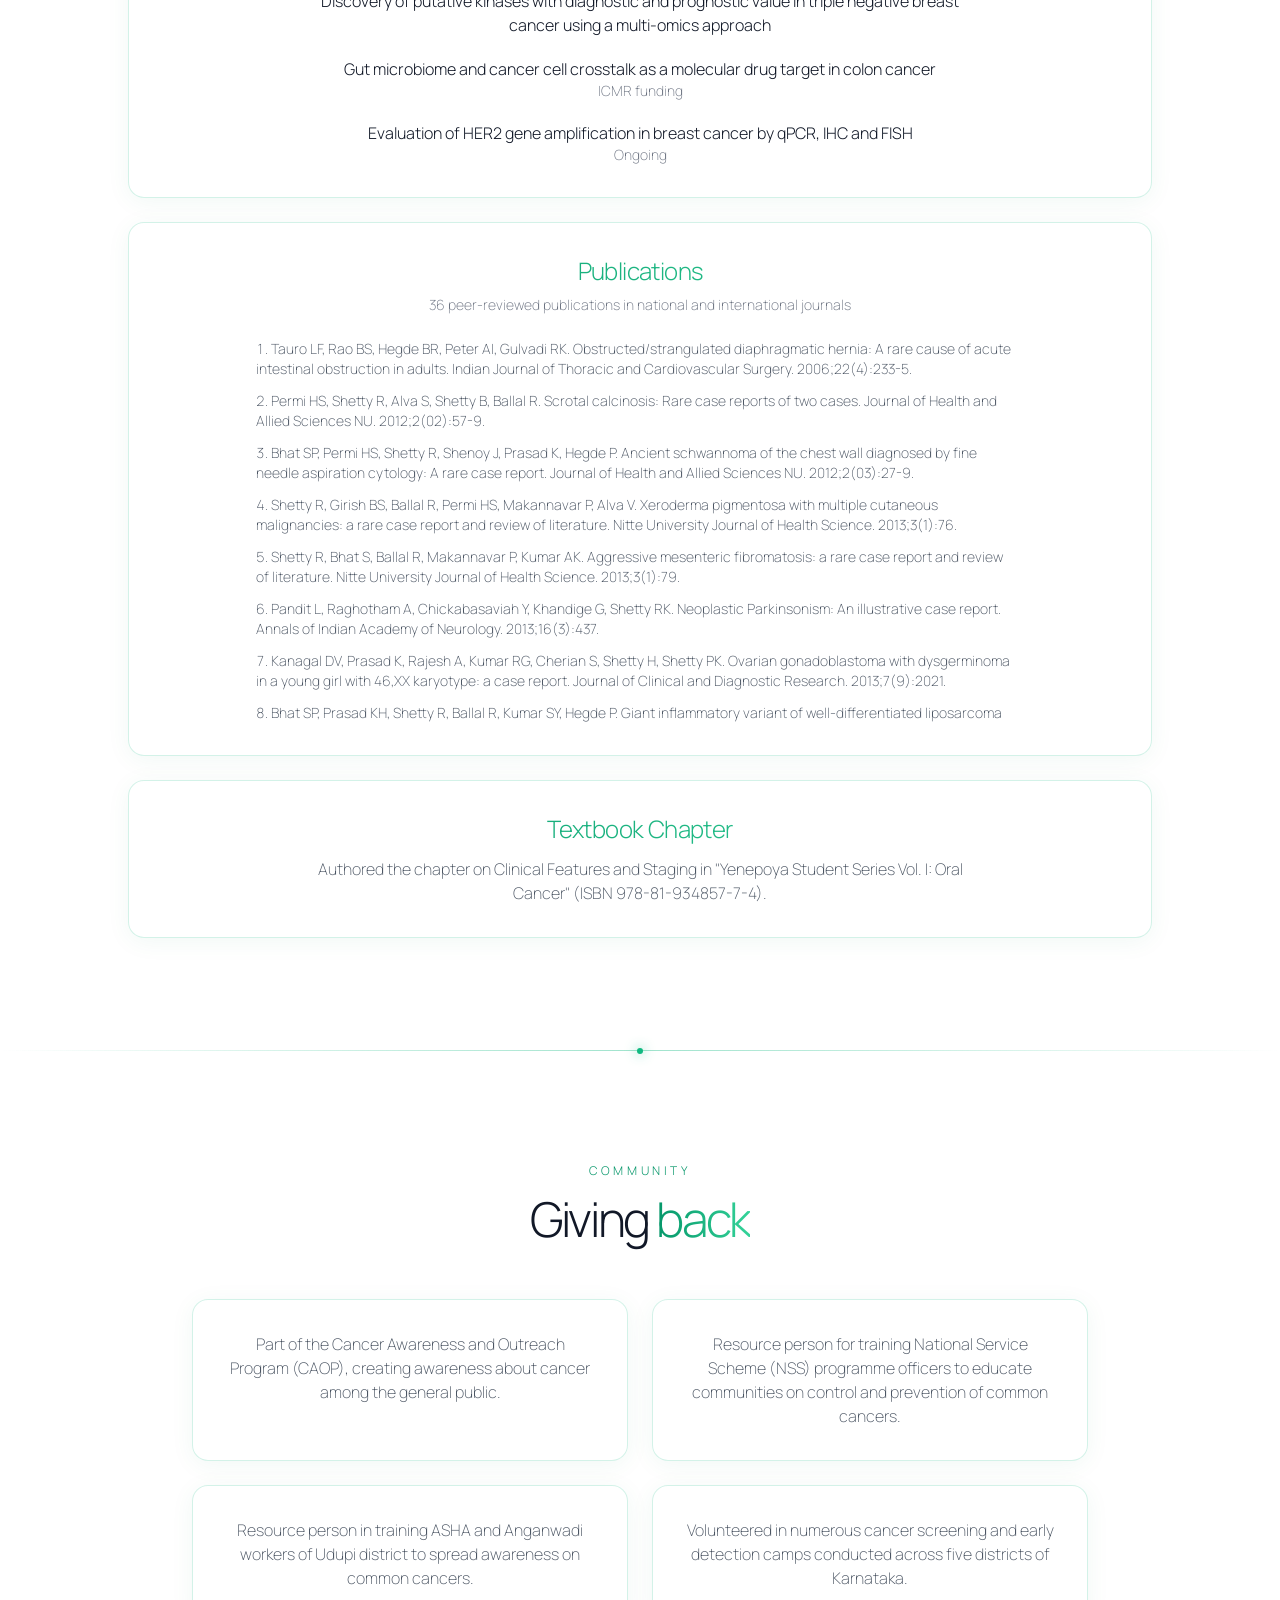
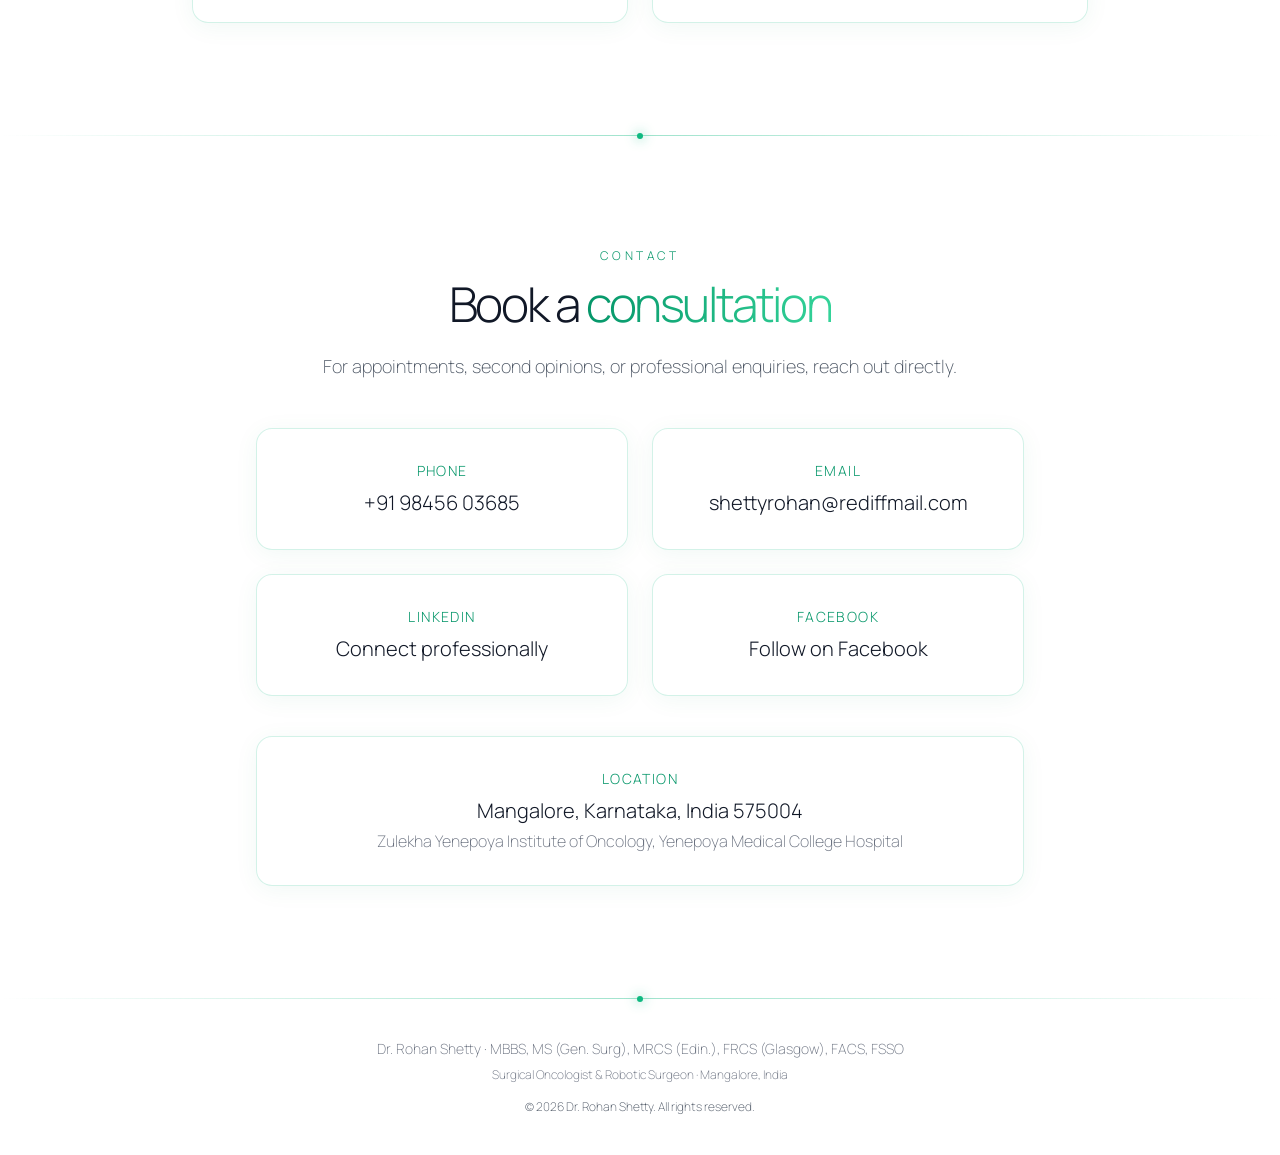
==== commit 0a89144b: "Update site content from Dr. Shetty's July 2026 CV - Promoted to Professor (Jun 2026); Associate Pro" ====
--- a/index.html
+++ b/index.html
@@ -6,7 +6,7 @@
   <title>Dr. Rohan Shetty | Surgical Oncologist &amp; Robotic Surgeon in Mangalore</title>
 
   <!-- SEO -->
-  <meta name="description" content="Dr. Rohan Shetty is a leading surgical oncologist and robotic surgeon in Mangalore, India with 16+ years of experience and 5000+ major cancer surgeries. MBBS, MS, MRCS (Edinburgh), FRCS (Glasgow), FACS, FSSO. Head &amp; neck, breast, GI, urological and gynecological oncology.">
+  <meta name="description" content="Dr. Rohan Shetty is a leading surgical oncologist and robotic surgeon in Mangalore, India with 16+ years of experience and 9000+ major cancer surgeries. MBBS, MS, MRCS (Edinburgh), FRCS (Glasgow), FACS, FSSO. Head &amp; neck, breast, GI, urological and gynecological oncology.">
   <meta name="keywords" content="Dr Rohan Shetty, surgical oncologist Mangalore, robotic surgeon Mangalore, cancer surgeon Mangalore, best oncologist Mangalore, breast cancer surgery, head and neck cancer, GI oncology, robotic surgery India, Yenepoya oncology, cancer treatment Mangalore">
   <meta name="author" content="Dr. Rohan Shetty">
   <meta name="robots" content="index, follow">
@@ -15,7 +15,7 @@
   <!-- Open Graph -->
   <meta property="og:type" content="profile">
   <meta property="og:title" content="Dr. Rohan Shetty | Surgical Oncologist &amp; Robotic Surgeon in Mangalore">
-  <meta property="og:description" content="16+ years of experience. 5000+ major cancer surgeries. Robotic surgeon since 2016. Fellow of the American College of Surgeons, Royal College of Surgeons (Glasgow) and Society of Surgical Oncology.">
+  <meta property="og:description" content="16+ years of experience. 9000+ major cancer surgeries. Robotic surgeon since 2016. Fellow of the American College of Surgeons, Royal College of Surgeons (Glasgow) and Society of Surgical Oncology.">
   <meta property="og:url" content="https://drrohanshetty.com/">
   <meta property="og:image" content="https://drrohanshetty.com/assets/dr-rohan-shetty-robotic-surgeon.jpg">
   <meta property="og:locale" content="en_IN">
@@ -23,7 +23,7 @@
   <!-- Twitter -->
   <meta name="twitter:card" content="summary_large_image">
   <meta name="twitter:title" content="Dr. Rohan Shetty | Surgical Oncologist &amp; Robotic Surgeon in Mangalore">
-  <meta name="twitter:description" content="16+ years of experience. 5000+ major cancer surgeries. Robotic surgeon since 2016.">
+  <meta name="twitter:description" content="16+ years of experience. 9000+ major cancer surgeries. Robotic surgeon since 2016.">
   <meta name="twitter:image" content="https://drrohanshetty.com/assets/dr-rohan-shetty-robotic-surgeon.jpg">
 
   <!-- Favicon -->
@@ -44,7 +44,7 @@
     "telephone": "+91-9845603685",
     "email": "shettyrohan@rediffmail.com",
     "medicalSpecialty": "Oncologic",
-    "jobTitle": "Consultant Surgical Oncologist and Robotic Surgeon",
+    "jobTitle": "Professor of Surgical Oncology and Robotic Surgeon",
     "description": "Surgical oncologist in Mangalore with more than 16 years of experience in complex cancer surgeries involving all major organ systems. Trained robotic surgeon since 2016.",
     "address": {
       "@type": "PostalAddress",
@@ -417,7 +417,7 @@
           <p class="text-gray-500 font-extralight text-sm">Years of experience</p>
         </div>
         <div>
-          <p class="stat-num text-4xl md:text-5xl mb-1" data-count="5000" data-suffix="+">0+</p>
+          <p class="stat-num text-4xl md:text-5xl mb-1" data-count="9000" data-suffix="+">0+</p>
           <p class="text-gray-500 font-extralight text-sm">Major surgeries performed</p>
         </div>
         <div>
@@ -549,15 +549,22 @@
             <p class="text-emerald-600 text-sm tracking-widest mb-1">AUG 2008 &ndash; PRESENT</p>
             <p class="text-2xl font-light tracking-tight mb-1">Consultant Surgical Oncologist</p>
             <p class="text-gray-500 font-extralight mb-4">Mangalore, India</p>
-            <p class="text-gray-600 font-extralight max-w-xl mx-auto">Practising surgical oncologist focusing on head &amp; neck, breast, G.I., urological and gynecological oncology. Over 5000 major and supra-major oncology surgeries performed independently. Skilled in upper G.I. endoscopy and colonoscopy, and regularly performing robotic surgeries since 2016.</p>
+            <p class="text-gray-600 font-extralight max-w-xl mx-auto">Practising surgical oncologist focusing on head &amp; neck, breast, G.I., urological and gynecological oncology. Over 9000 major and supra-major oncology surgeries performed independently. Skilled in upper G.I. endoscopy and colonoscopy, and regularly performing robotic surgeries since 2016.</p>
           </div>
 
           <div class="glass rounded-2xl p-8 text-center reveal">
             <div class="flex justify-center mb-3"><span class="timeline-dot"></span></div>
-            <p class="text-emerald-600 text-sm tracking-widest mb-1">OCT 2020 &ndash; PRESENT</p>
-            <p class="text-2xl font-light tracking-tight mb-1">Associate Professor, Surgical Oncology</p>
+            <p class="text-emerald-600 text-sm tracking-widest mb-1">JUN 2026 &ndash; PRESENT</p>
+            <p class="text-2xl font-light tracking-tight mb-1">Professor, Surgical Oncology</p>
             <p class="text-gray-500 font-extralight mb-4">Zulekha Yenepoya Institute of Oncology, Yenepoya Medical College Hospital, Mangalore</p>
             <p class="text-gray-600 font-extralight max-w-xl mx-auto">OPD consultations, preoperative work-up, surgery and postoperative care of cancer patients. Performing complex surgical oncology work and robotic &amp; minimal access surgeries. Training MCh Surgical Oncology postgraduates, mentoring PhD candidates, and serving as Principal Investigator and Co-Investigator in research projects and clinical trials.</p>
+          </div>
+
+          <div class="glass rounded-2xl p-8 text-center reveal">
+            <div class="flex justify-center mb-3"><span class="timeline-dot"></span></div>
+            <p class="text-emerald-600 text-sm tracking-widest mb-1">OCT 2020 &ndash; MAY 2026</p>
+            <p class="text-2xl font-light tracking-tight mb-1">Associate Professor, Surgical Oncology</p>
+            <p class="text-gray-500 font-extralight">Zulekha Yenepoya Institute of Oncology, Yenepoya Medical College Hospital, Mangalore</p>
           </div>
 
           <div class="glass rounded-2xl p-8 text-center reveal">
@@ -615,6 +622,10 @@
                 <p class="text-lg font-light">Introduction to Genomic Technologies (2020)</p>
                 <p class="text-gray-500 font-extralight">Johns Hopkins University, online course</p>
               </div>
+              <div>
+                <p class="text-lg font-light">Global Oncology Leadership Development Program (2026)</p>
+                <p class="text-gray-500 font-extralight">Princess Margaret Cancer Centre, Toronto, Canada</p>
+              </div>
             </div>
           </div>
 
@@ -662,7 +673,7 @@
         <p class="text-emerald-600 tracking-[0.3em] uppercase text-xs mb-4 reveal">Research &amp; Innovation</p>
         <h2 class="text-4xl md:text-5xl font-light tracking-tighter mb-6 reveal">Advancing <span class="gradient-text">cancer science</span></h2>
         <p class="text-gray-600 text-lg font-extralight max-w-2xl mx-auto mb-14 reveal">
-          Actively involved in basic science projects, clinical research and clinical trials, with 25+ peer-reviewed publications spanning robotic surgery, cancer epidemiology, proteogenomics and molecular oncology.
+          Actively involved in basic science projects, clinical research and clinical trials, with 36+ peer-reviewed publications spanning robotic surgery, cancer epidemiology, proteogenomics and molecular oncology.
         </p>
 
         <!-- Innovation -->
@@ -705,7 +716,11 @@
               <p class="text-gray-500 font-extralight text-sm">Ongoing &middot; Faizal &amp; Shabana Foundation &middot; Co-Investigator</p>
             </div>
             <div>
-              <p class="font-light">Preclinical Evaluations of Tungsten Diselenide Nanosheets for Photothermal Therapy of Oral Squamous Cell Carcinoma</p>
+              <p class="font-light">Biocomposites based on Liquid Exfoliated Transition Metal Dichalcogenides for Orthopaedic Applications</p>
+              <p class="text-gray-500 font-extralight text-sm">Ongoing &middot; SERB</p>
+            </div>
+            <div>
+              <p class="font-light">Osteogenic Differentiation of Mesenchymal Stem Cells, and Bone Formation Study in Rabbit Models</p>
               <p class="text-gray-500 font-extralight text-sm">Ongoing &middot; Seed grant &middot; Co-Investigator</p>
             </div>
             <div>
@@ -733,7 +748,7 @@
         <!-- Publications -->
         <div class="glass rounded-2xl p-8 text-center reveal">
           <h3 class="text-2xl font-light tracking-tight mb-2 gradient-text">Publications</h3>
-          <p class="text-gray-500 font-extralight text-sm mb-6">25 peer-reviewed publications in national and international journals</p>
+          <p class="text-gray-500 font-extralight text-sm mb-6">36 peer-reviewed publications in national and international journals</p>
           <div class="pub-list max-h-96 overflow-y-auto text-left max-w-3xl mx-auto pr-3">
             <ol class="list-decimal list-inside space-y-3 text-gray-600 font-extralight text-sm">
               <li>Tauro LF, Rao BS, Hegde BR, Peter AI, Gulvadi RK. Obstructed/strangulated diaphragmatic hernia: A rare cause of acute intestinal obstruction in adults. Indian Journal of Thoracic and Cardiovascular Surgery. 2006;22(4):233-5.</li>
@@ -759,8 +774,19 @@
               <li>Tanwar NA, Malhotra R, Satheesh AP, et al. Understanding the Impact of Population and Cancer Type on Tumor Mutation Burden Scores: A Comprehensive Whole-Exome Study in Cancer Patients From India. JCO Global Oncology. 2023;9:e2300047.</li>
               <li>Babu A, Mathew RT, Shetty R. Pattern of Oral Cancer in India: An analysis of Hospital Based Cancer Registry data. Journal of Indian Academy of Oral Medicine &amp; Radiology. 2023;35(4):497-500.</li>
               <li>Shastry RP, Ghate SD, Hameed A, Rao RSP, Bhandary YP, Shetty R. Emergence of rare and low abundant anaerobic gut Firmicutes is associated with a significant downfall of Klebsiella in human colon cancer. Microbial Pathogenesis. 2024;106726.</li>
-              <li>Paul AD, Prabhu A, Nidhi S, Thomas MR, Shetty R, Shenoy PU, Das R. Identification of novel genetic variants associated with oral squamous cell carcinoma (OSCC) in South-West coast of India using targeted exome sequencing. Gene. 2024;148947.</li>
-              <li>Deep diving into the fusion across cancer types in the Indian population from FFPE RNA-Exome data: A road to discovering novel rearrangements with clinical relevance. JCO Global Oncology (In press).</li>
+              <li>Prabhu A, Nidhi S, Shetty R, Shenoy PU, Das R. Identification of novel genetic variants associated with oral squamous cell carcinoma (OSCC) in South-West coast of India using targeted exome sequencing. Gene. 2025;933:148947.</li>
+              <li>Khuntia SP, Mukherjee N, Javle V, Tanwar NA, Sreekanthreddy P, Varghese L, Gowda P, Kottlahouse A, Chandrani P, Choughule A, Pange P, Gupta V, Noronha V, Patil VM, Pramanik R, Kumar S, Nayak SP, Babu S, Shetty R, Kantharaju M, Chinder PS, Korlimarla A, Srinath BS, Prabhash K, Periyasamy G, Rishi KD, Goswami HM, Veldore VH. Deep diving into the fusion across cancer types in the Indian population from formalin-fixed paraffin-embedded RNA-exome data: A road to discovering novel rearrangements with clinical relevance. JCO Global Oncology. 2024;10:e2400289.</li>
+              <li>Palollathil A, Nandakumar R, Ahmed M, Velikkakath AK, Nisar M, Devasahayam Arokia Balaya R, Parate SS, Hanehalli V, Mahin A, Mathew RT, Shetty R, et al. HNCDrugResDb: a platform for deciphering drug resistance in head and neck cancers. Scientific Reports. 2024;14(1):25327.</li>
+              <li>Shastry RP, Hameed A, Banerjee S, Prabhu A, Bajire SK, Pavan SR, Dhanyashree HR, Kotimoole CN, Stothard P, Surya S, Prasad TSK, Shetty R, Shen FT, Bhandary YP. Tryptic oncopeptide secreted from the gut bacterium Cronobacter malonaticus PO3 promotes colorectal cancer. Scientific Reports. 2025;15(1):9958.</li>
+              <li>Upadhyay S, Shetty R, Prasad TSK. Prospects for the discovery of actionable molecular targets for triple negative breast cancer. In: Protein Biomarkers: Discovery and Applications in Clinical Diagnostics. 2025:175-185.</li>
+              <li>Ifthikar MA, Kamath SN, Shetty R, Thippeswamy HG, Biswas S. Unmasking the masquerade: navigating the diagnostic enigma of abdominal TB mimicking endometriosis. The Journal of Obstetrics and Gynecology of India. 2025:1-3.</li>
+              <li>Ramesh P, Upadhyay SS, Thomas SD, Sorake CJ, Gowda MK, Shetty VV, Modi PK, Shetty R, Vijayakumar M, Codi JA, Prasad TS. Differentiating gastric cancers from acid peptic diseases through integrative targeted proteomics and machine learning approaches. Journal of Proteome Research. 2025;24(10):5159-76.</li>
+              <li>Shetty R, Mathew RT, Singh R. Metastasizing ameloblastoma: a case report. Journal of Medical Case Reports. 2025;19(1):562.</li>
+              <li>Yadlapalli S, Jalaluddin A, Eshant I, Shetty R, Vijayakumar M. Prospective study comparing positron emission tomography/computed tomography (PET/CT) with conventional staging workup T3, T4 breast carcinoma. Cancer Research, Statistics and Treatment. 2026;9(1):42-48.</li>
+              <li>Aravind A, Kotimoole CN, Upadhyay SS, Vijayakumar M, Mathew RT, Codi JA, Shetty R, Prasad TS. Mass spectrometry-based multi-protein panel assay for detecting immune checkpoint proteins in immune cells of oral cancer patients. Journal of Proteome Research. 2026;25(3):1339-52.</li>
+              <li>Saldanha E, Shinde I, Noronha V, Peddagangannagari SR, Devi NL, Trivedi V, Poojary D, Nikam A, Nambiar K, Kale S, Kumar R, et al. Comprehensive genomic profiling of 1,000 Indian cancer genomes identify opportunity of precision medicine: a retrospective cohort study. Indian Journal of Medical and Paediatric Oncology. 2025;46(06):A032.</li>
+              <li>Parate SS, Rehas R, Soyam G, George LS, Nisar M, Unni A, Sandra TR, Manuel S, Shaji V, Krishna SVA, George M. BC-Predict database: a curated resource of experimentally validated markers in multidrug resistance in breast cancer. bioRxiv. 2025.</li>
+              <li>Shetty R, Yadlapalli SC. Diagnostic accuracy of PET imaging for lymph node detection in breast cancer patients undergoing upfront surgery: a single-institution analysis of breast cancer patients. F1000Research. 2026;15:291.</li>
             </ol>
           </div>
         </div>
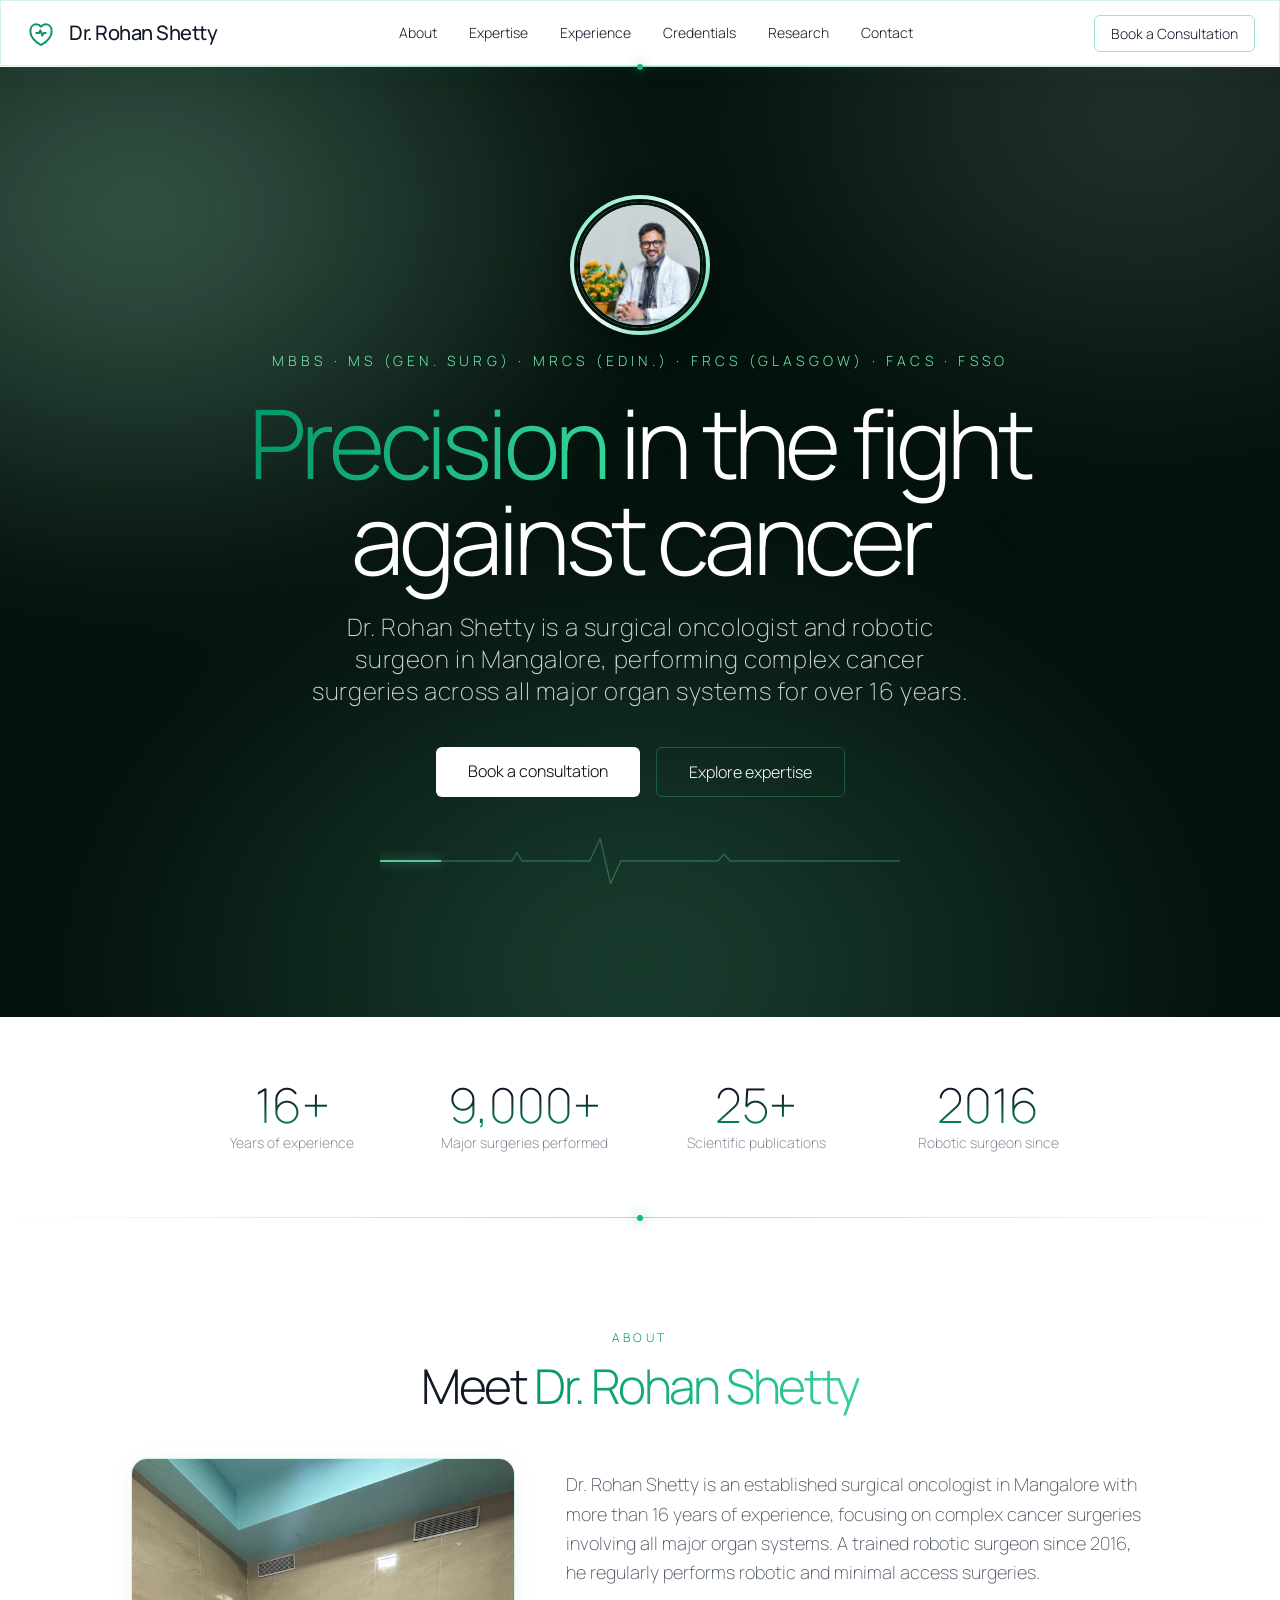
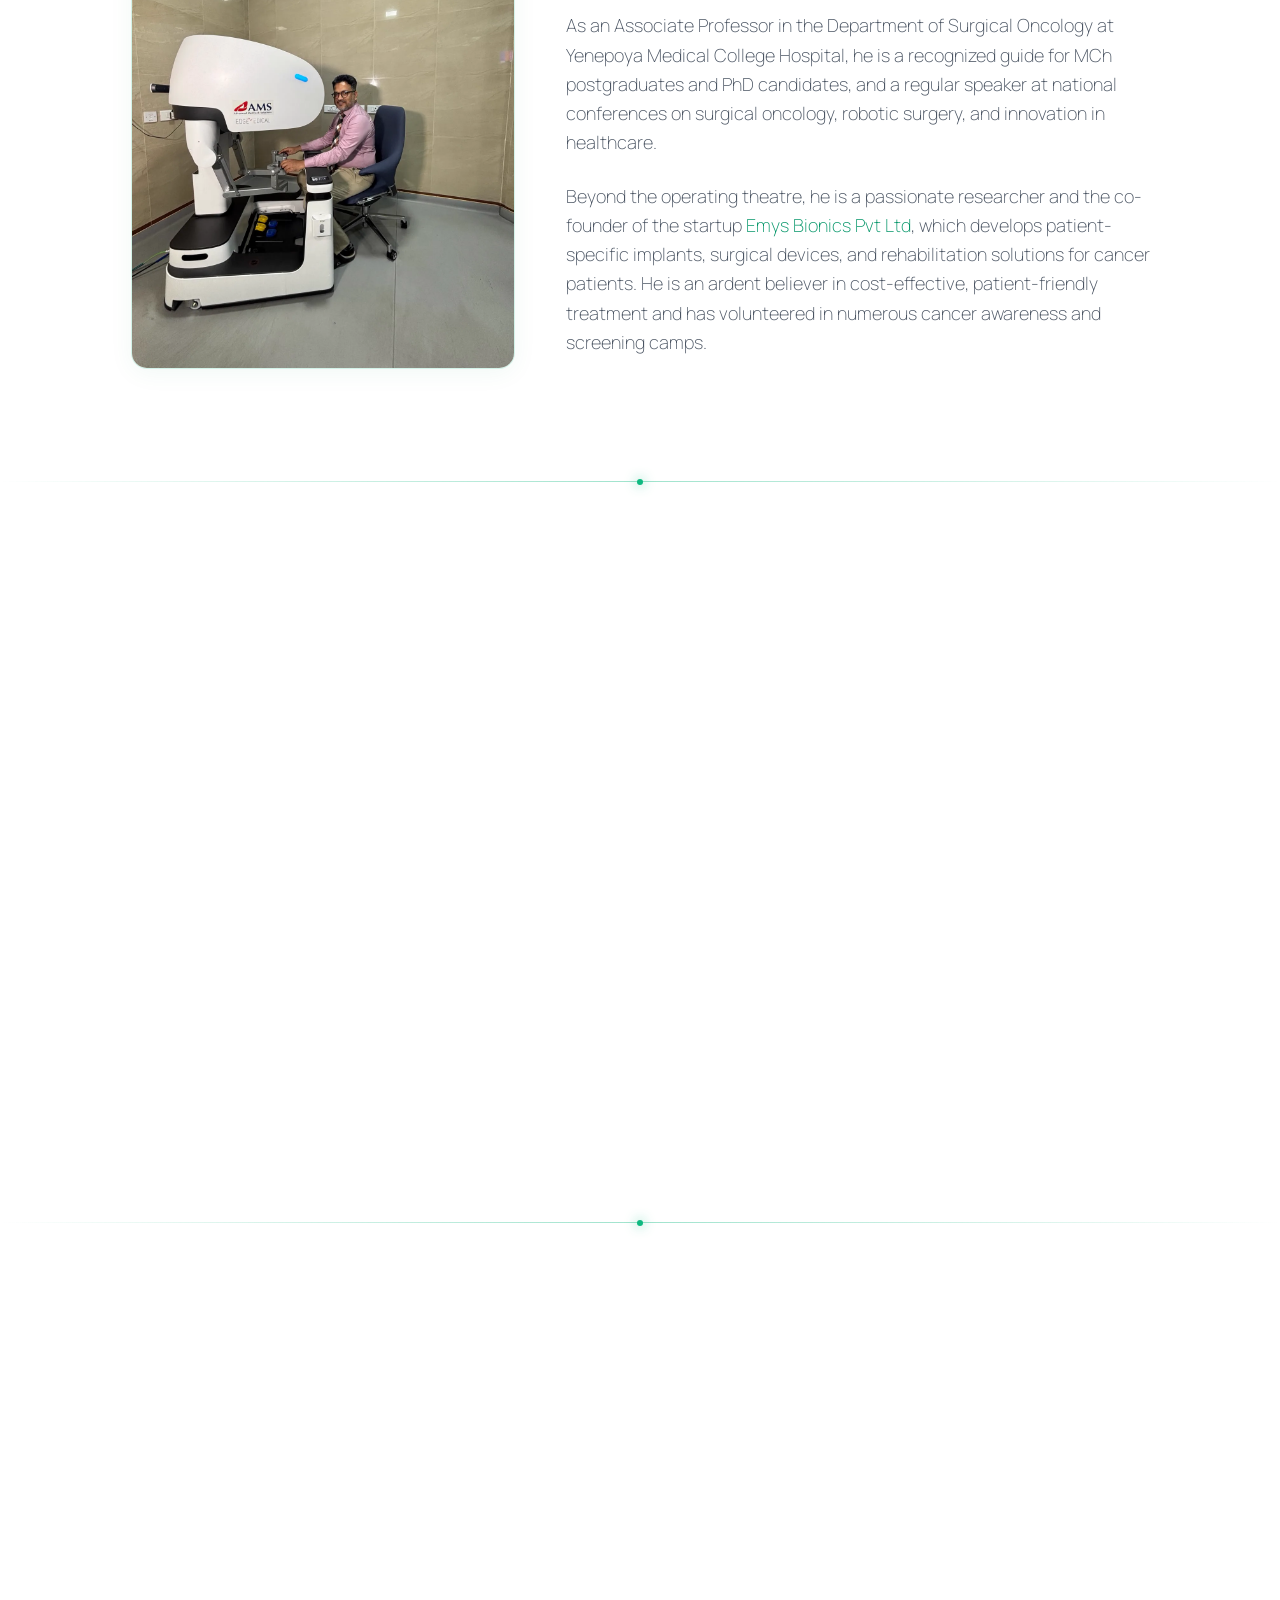
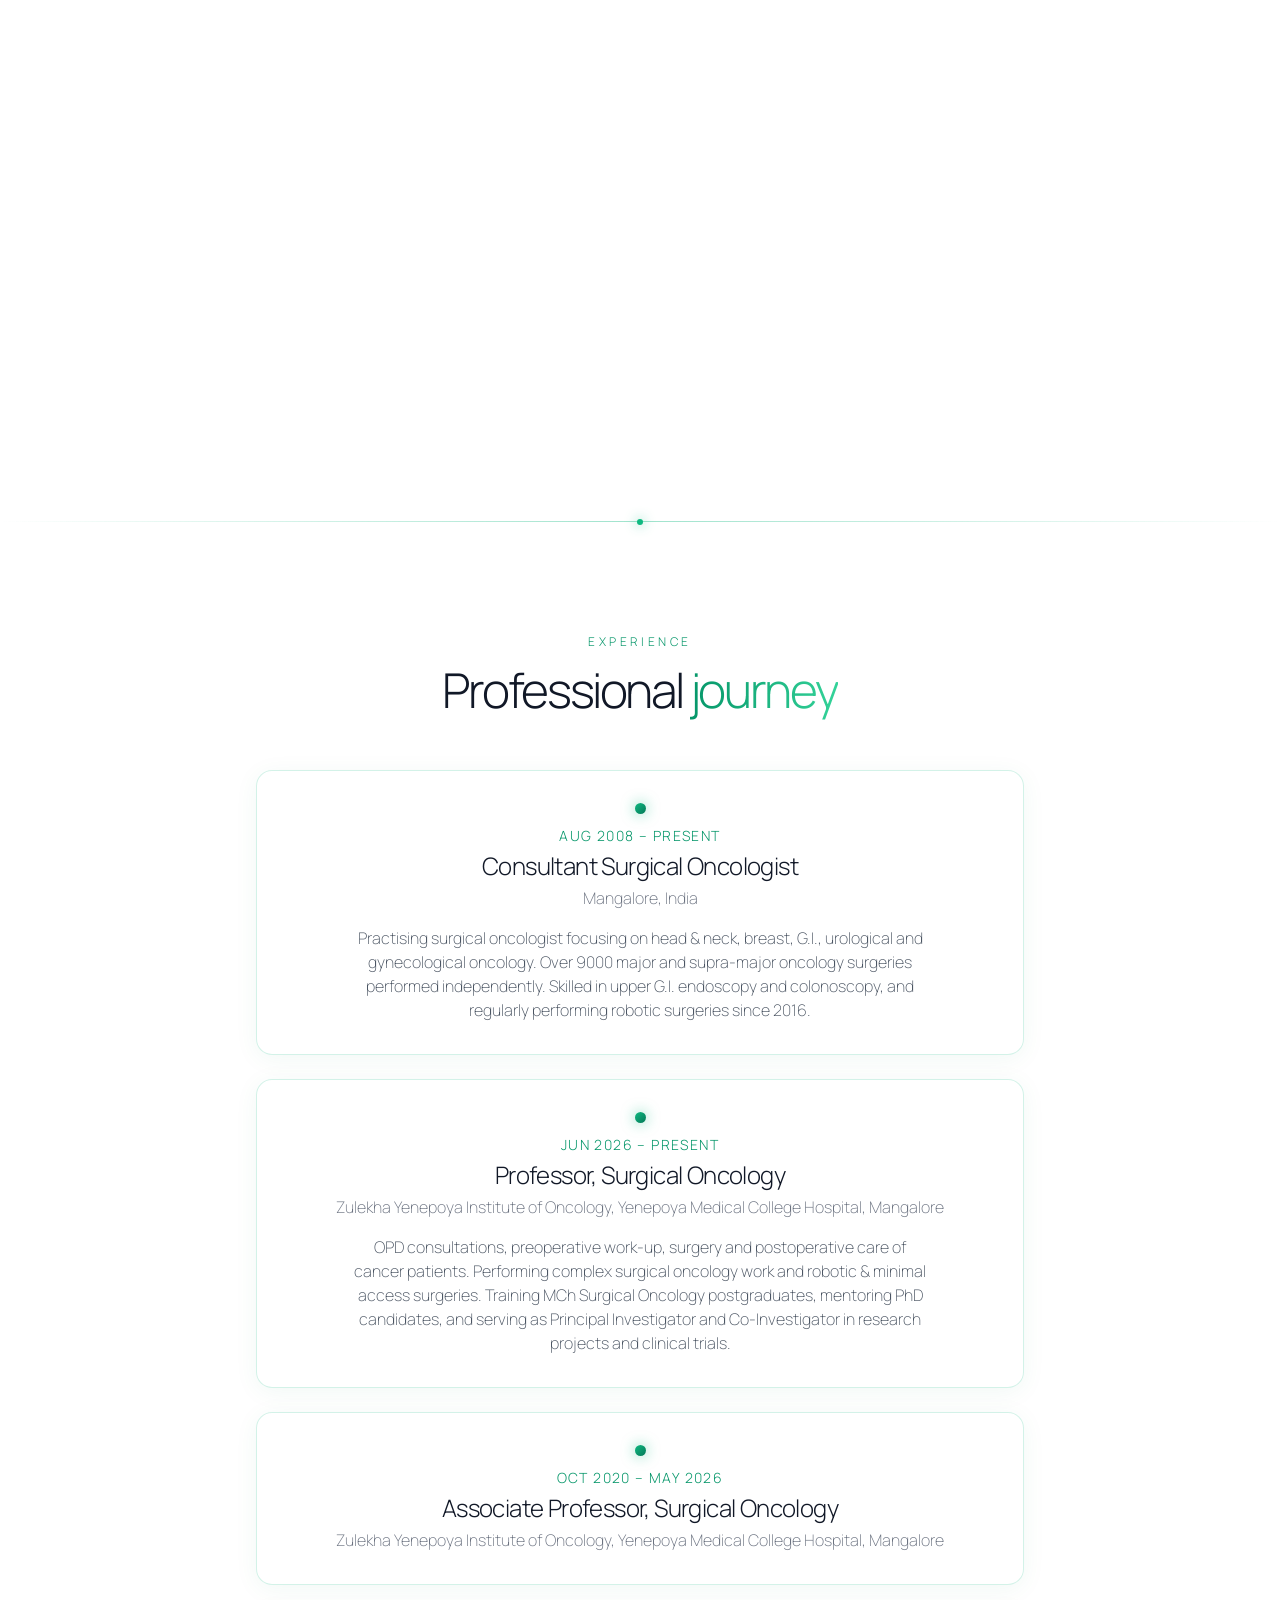
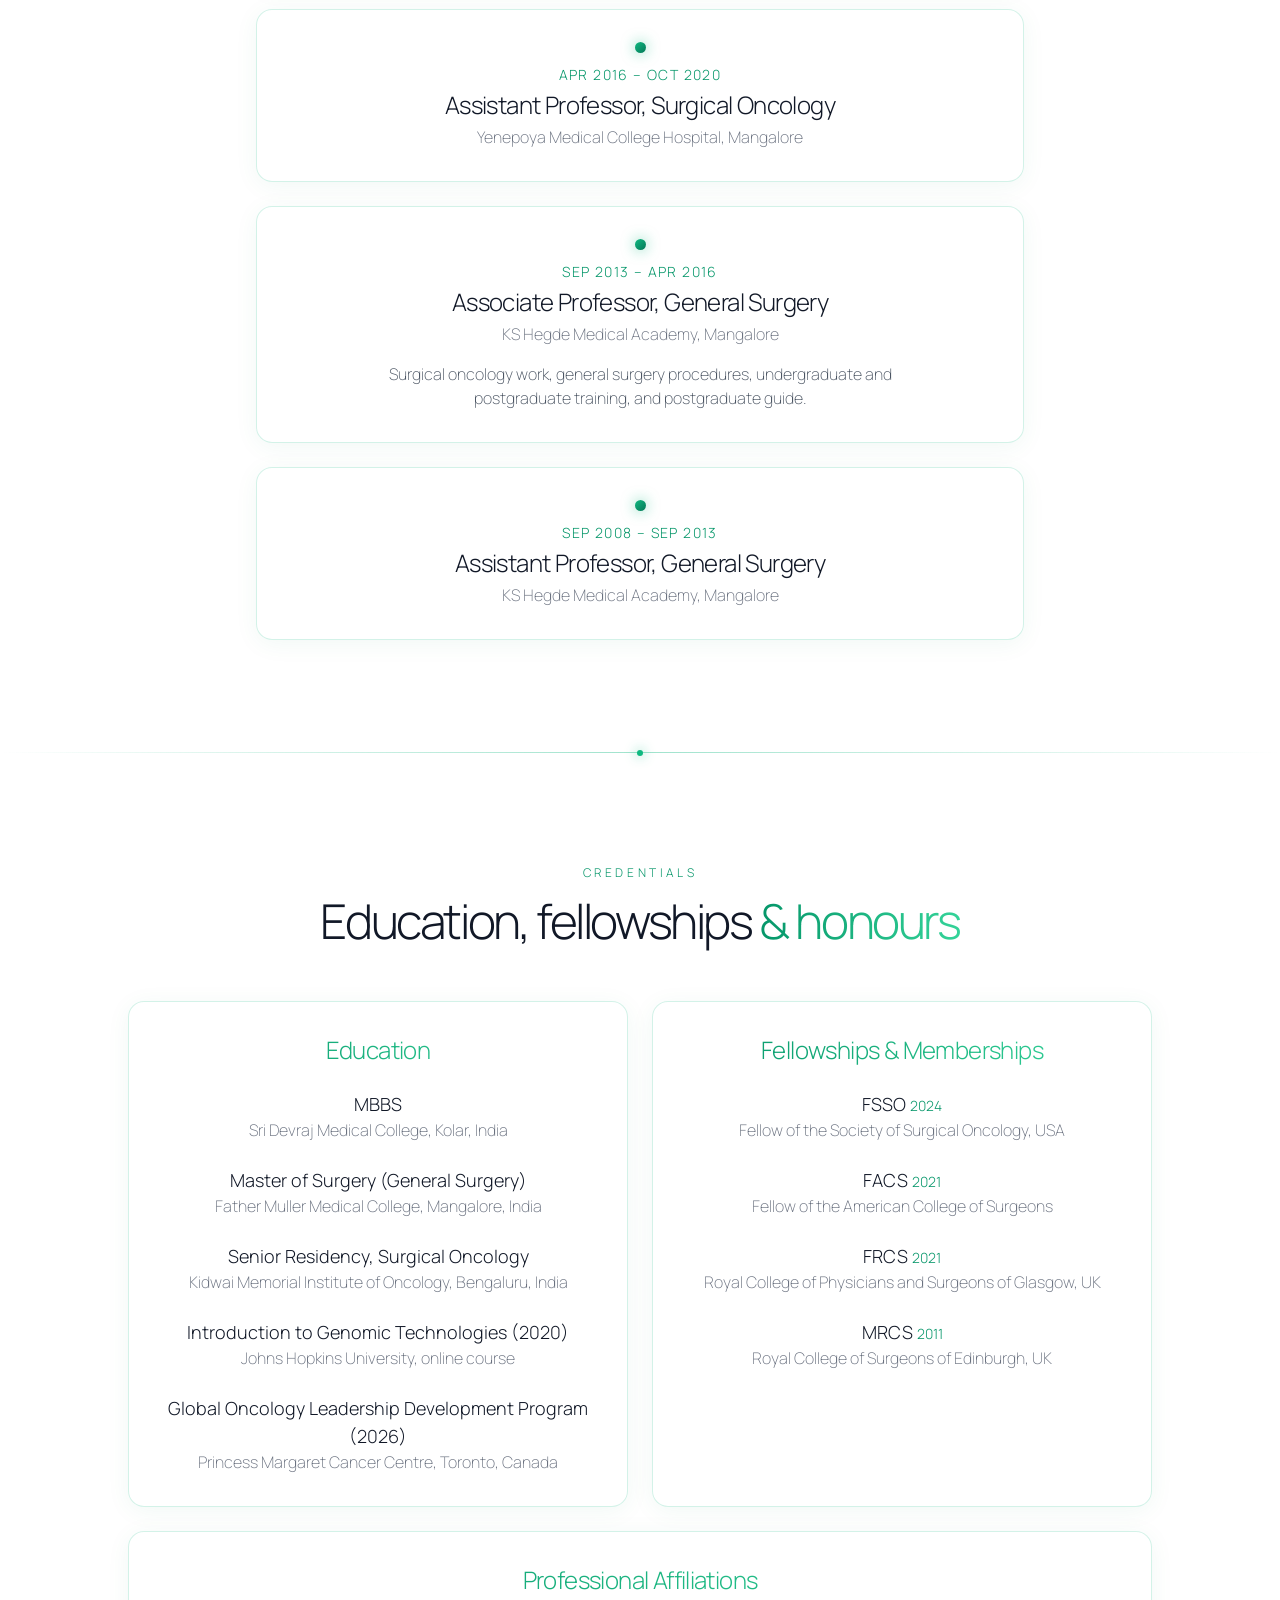
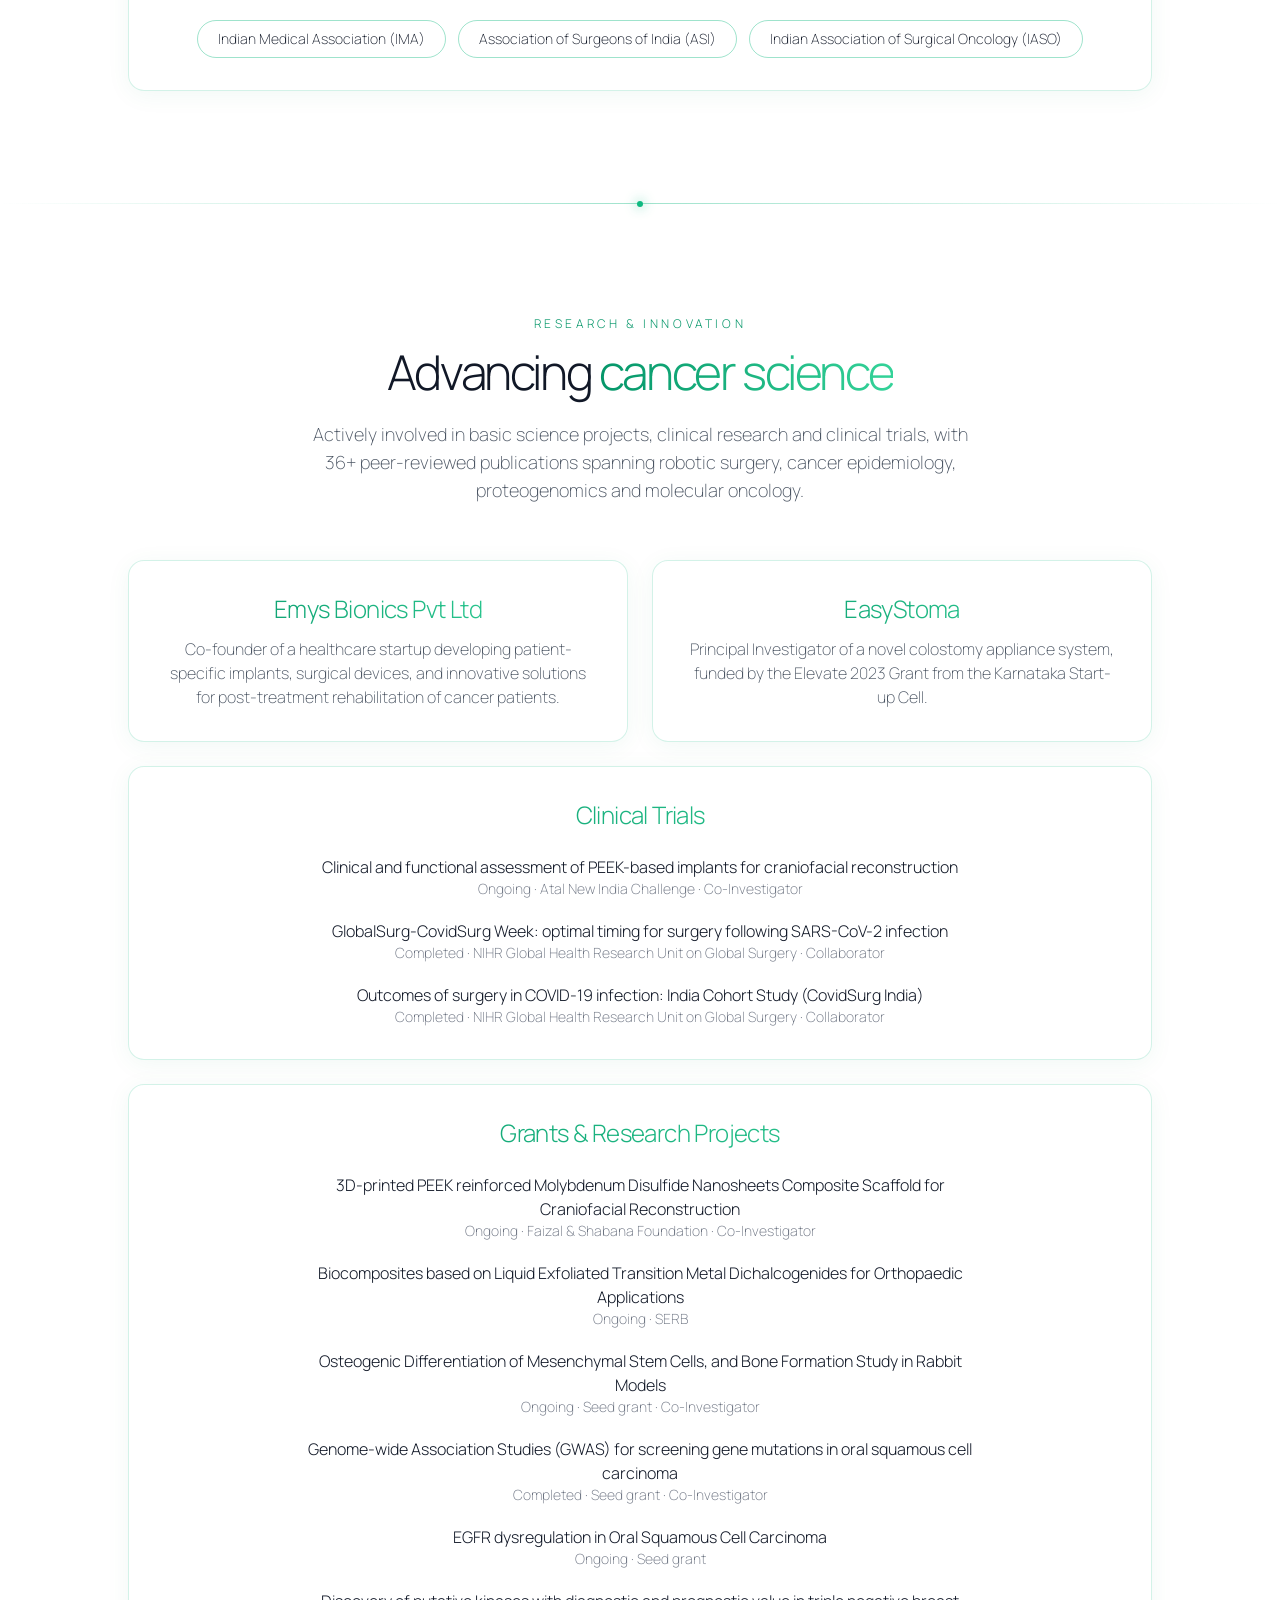
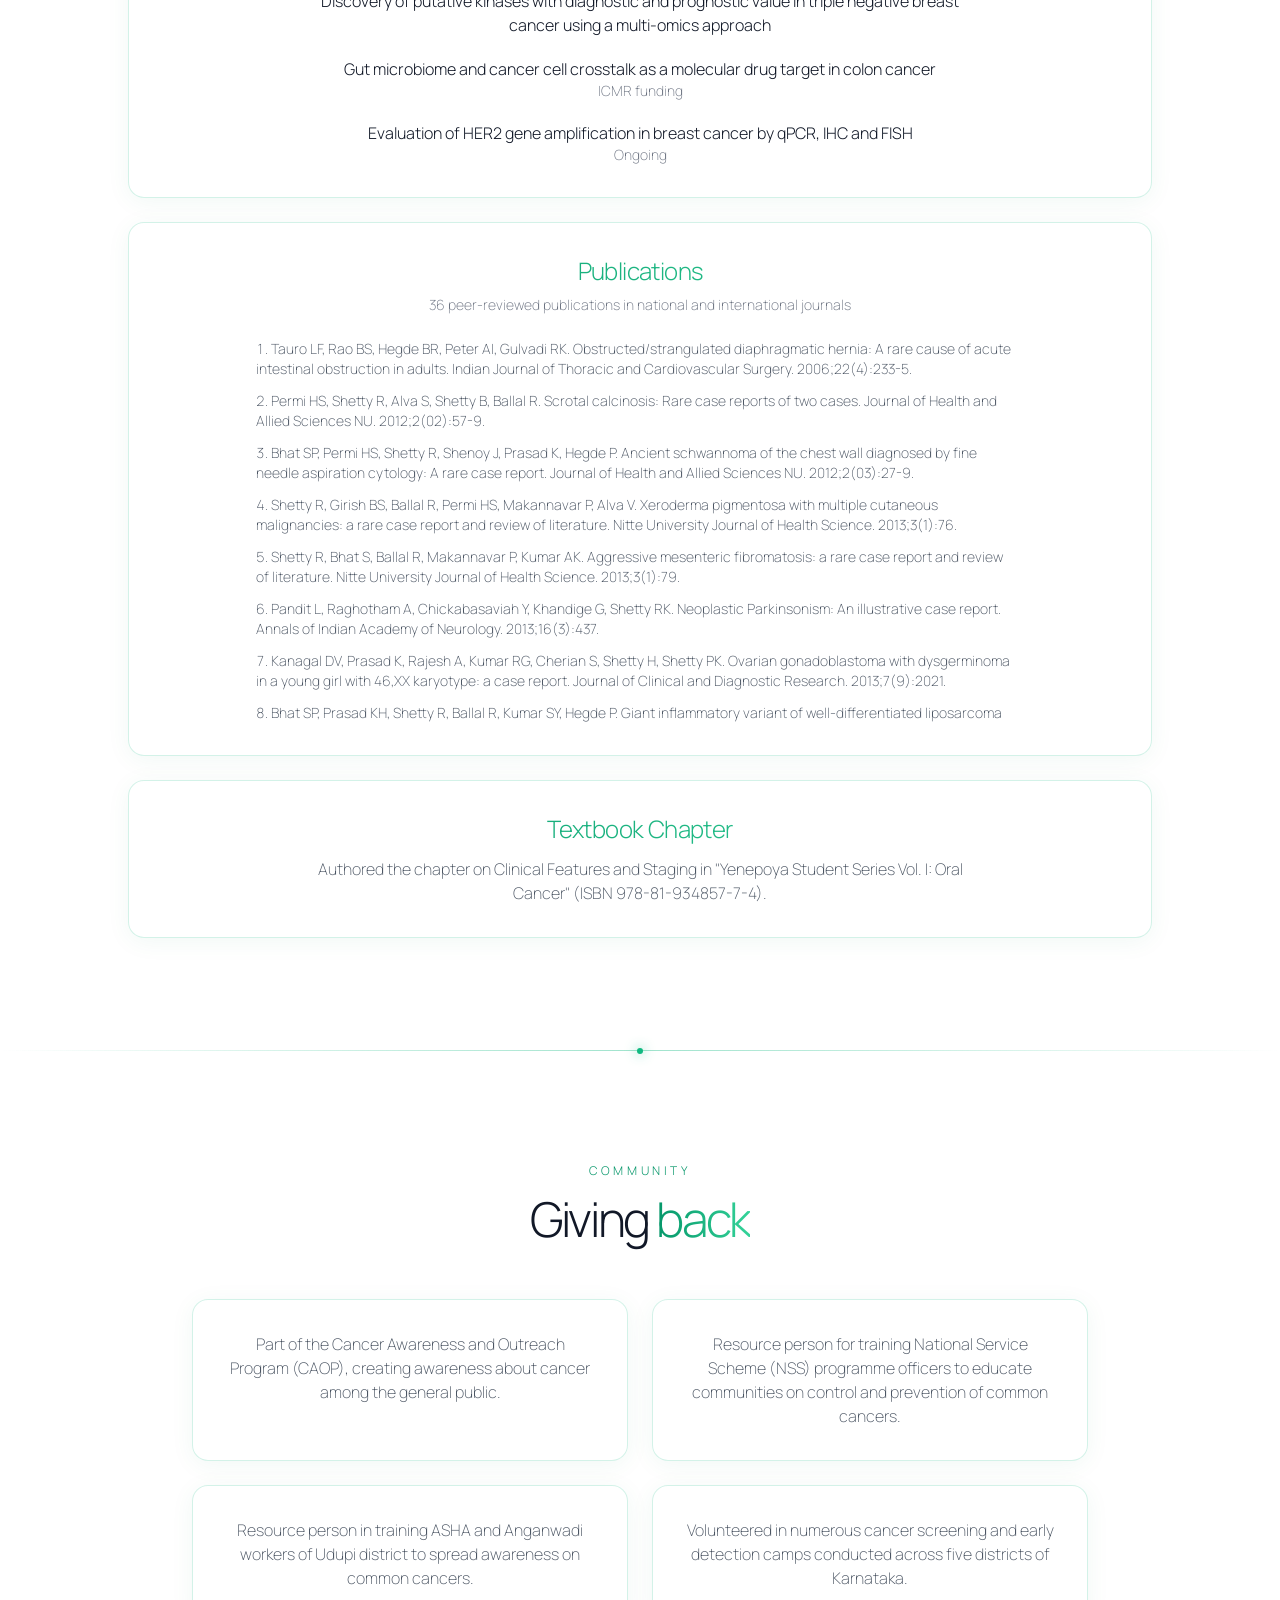
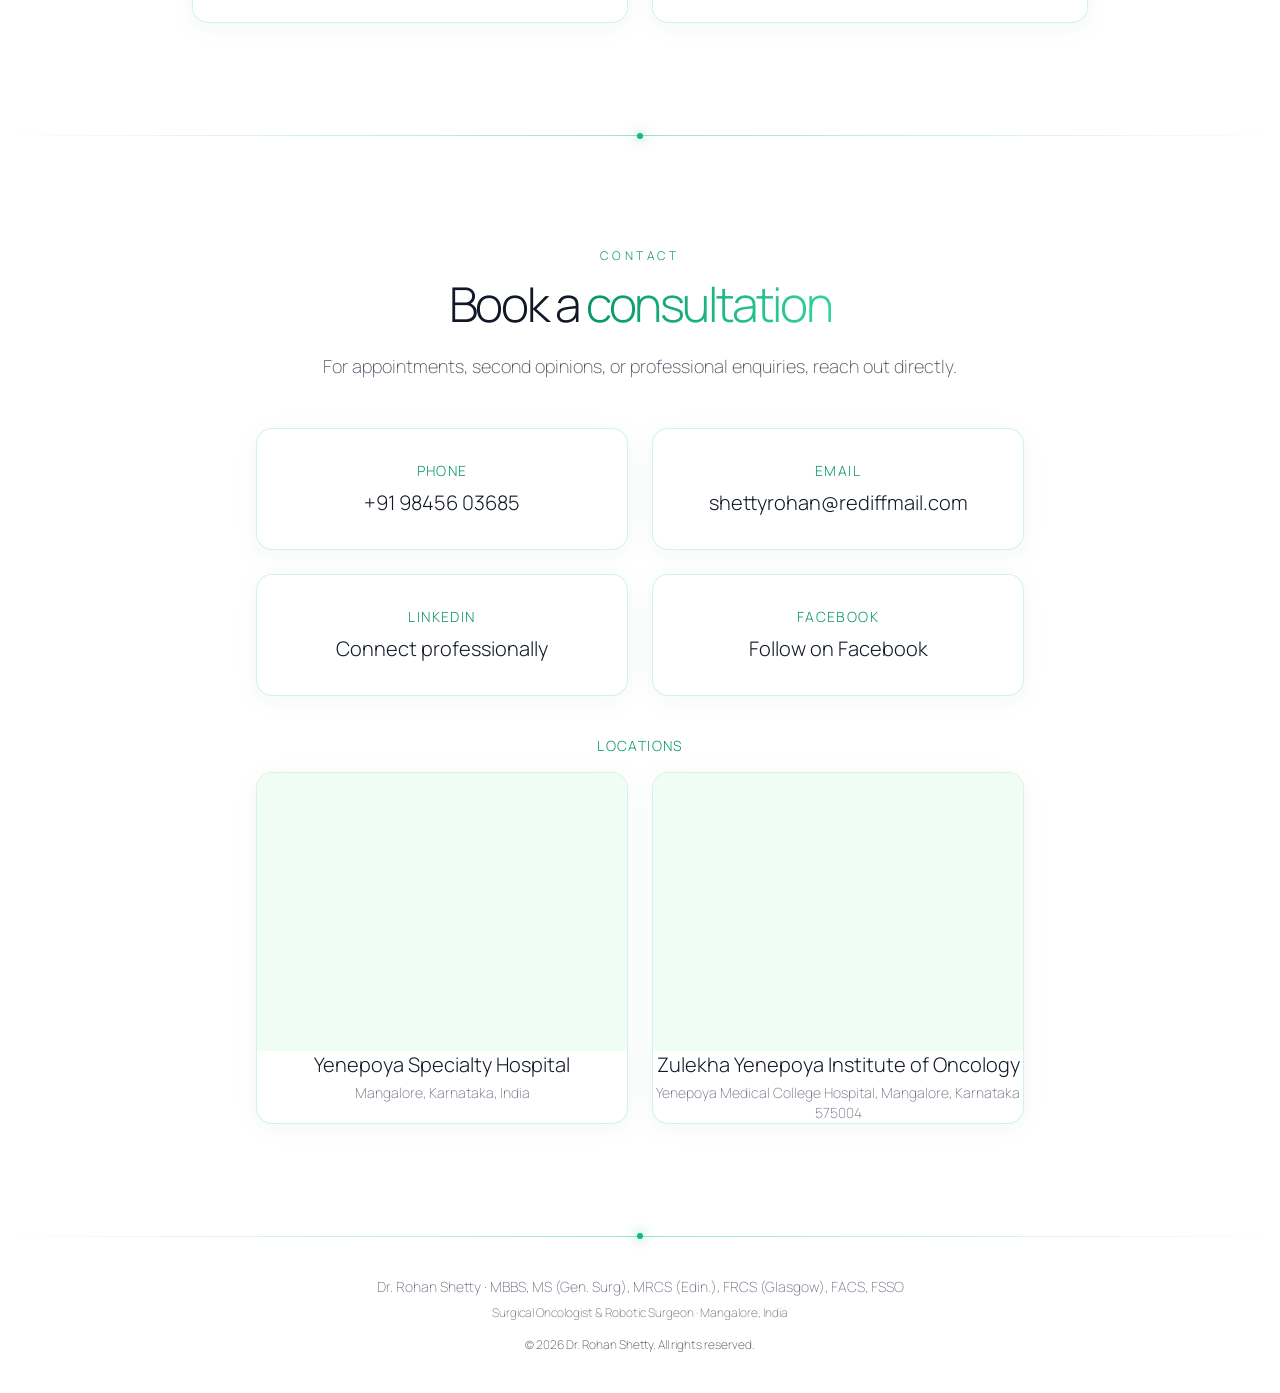
==== commit 970d42c8: "Add Google Maps embeds for both practice locations Co-Authored-By: Claude Fable 5 <noreply@anthropic" ====
--- a/index.html
+++ b/index.html
@@ -314,6 +314,19 @@
     .pub-list::-webkit-scrollbar { width: 5px; }
     .pub-list::-webkit-scrollbar-track { background: rgba(0,0,0,0.05); border-radius: 8px; }
     .pub-list::-webkit-scrollbar-thumb { background: rgba(16,185,129,0.4); border-radius: 8px; }
+    .map-embed {
+      position: relative;
+      width: 100%;
+      aspect-ratio: 4 / 3;
+      background: #f0fdf4;
+    }
+    .map-embed iframe {
+      position: absolute;
+      inset: 0;
+      width: 100%;
+      height: 100%;
+      border: 0;
+    }
   </style>
 </head>
 <body class="bg-white text-gray-900 font-light antialiased">
@@ -855,10 +868,26 @@
           </a>
         </div>
 
-        <div class="glass rounded-2xl p-8 text-center reveal">
-          <p class="text-emerald-600 text-sm tracking-widest mb-2">LOCATION</p>
-          <p class="text-xl font-light mb-1">Mangalore, Karnataka, India 575004</p>
-          <p class="text-gray-500 font-extralight">Zulekha Yenepoya Institute of Oncology, Yenepoya Medical College Hospital</p>
+        <p class="text-emerald-600 text-sm tracking-widest mb-4 reveal">LOCATIONS</p>
+        <div class="grid grid-cols-1 sm:grid-cols-2 gap-6">
+          <div class="glass rounded-2xl overflow-hidden text-center reveal">
+            <div class="map-embed">
+              <iframe src="https://www.google.com/maps/embed?pb=!1m18!1m12!1m3!1d7860.109591319372!2d74.83864927512128!3d12.873039787433324!2m3!1f0!2f0!3f0!3m2!1i1024!2i768!4f13.1!3m3!1m2!1s0x3ba35a4e4fe99a89%3A0xed72ce8be87c6920!2sYenepoya%20Specialty%20Hospital!5e1!3m2!1sen!2sin!4v1784282669917!5m2!1sen!2sin" loading="lazy" referrerpolicy="strict-origin-when-cross-origin" title="Yenepoya Specialty Hospital location"></iframe>
+            </div>
+            <div class="p-6">
+              <p class="text-xl font-light mb-1">Yenepoya Specialty Hospital</p>
+              <p class="text-gray-500 font-extralight text-sm">Mangalore, Karnataka, India</p>
+            </div>
+          </div>
+          <div class="glass rounded-2xl overflow-hidden text-center reveal">
+            <div class="map-embed">
+              <iframe src="https://www.google.com/maps/embed?pb=!1m18!1m12!1m3!1d3931.0047439937293!2d74.87754837512014!3d12.812299187488605!2m3!1f0!2f0!3f0!3m2!1i1024!2i768!4f13.1!3m3!1m2!1s0x3ba35f9542dcb233%3A0x68858688f6cda14!2sZulekha%20Yenepoya%20Institute%20of%20Oncology%20(Supported%20by%20TATA%20Trusts)!5e1!3m2!1sen!2sin!4v1784282705731!5m2!1sen!2sin" loading="lazy" referrerpolicy="strict-origin-when-cross-origin" title="Zulekha Yenepoya Institute of Oncology location"></iframe>
+            </div>
+            <div class="p-6">
+              <p class="text-xl font-light mb-1">Zulekha Yenepoya Institute of Oncology</p>
+              <p class="text-gray-500 font-extralight text-sm">Yenepoya Medical College Hospital, Mangalore, Karnataka 575004</p>
+            </div>
+          </div>
         </div>
       </div>
     </div>
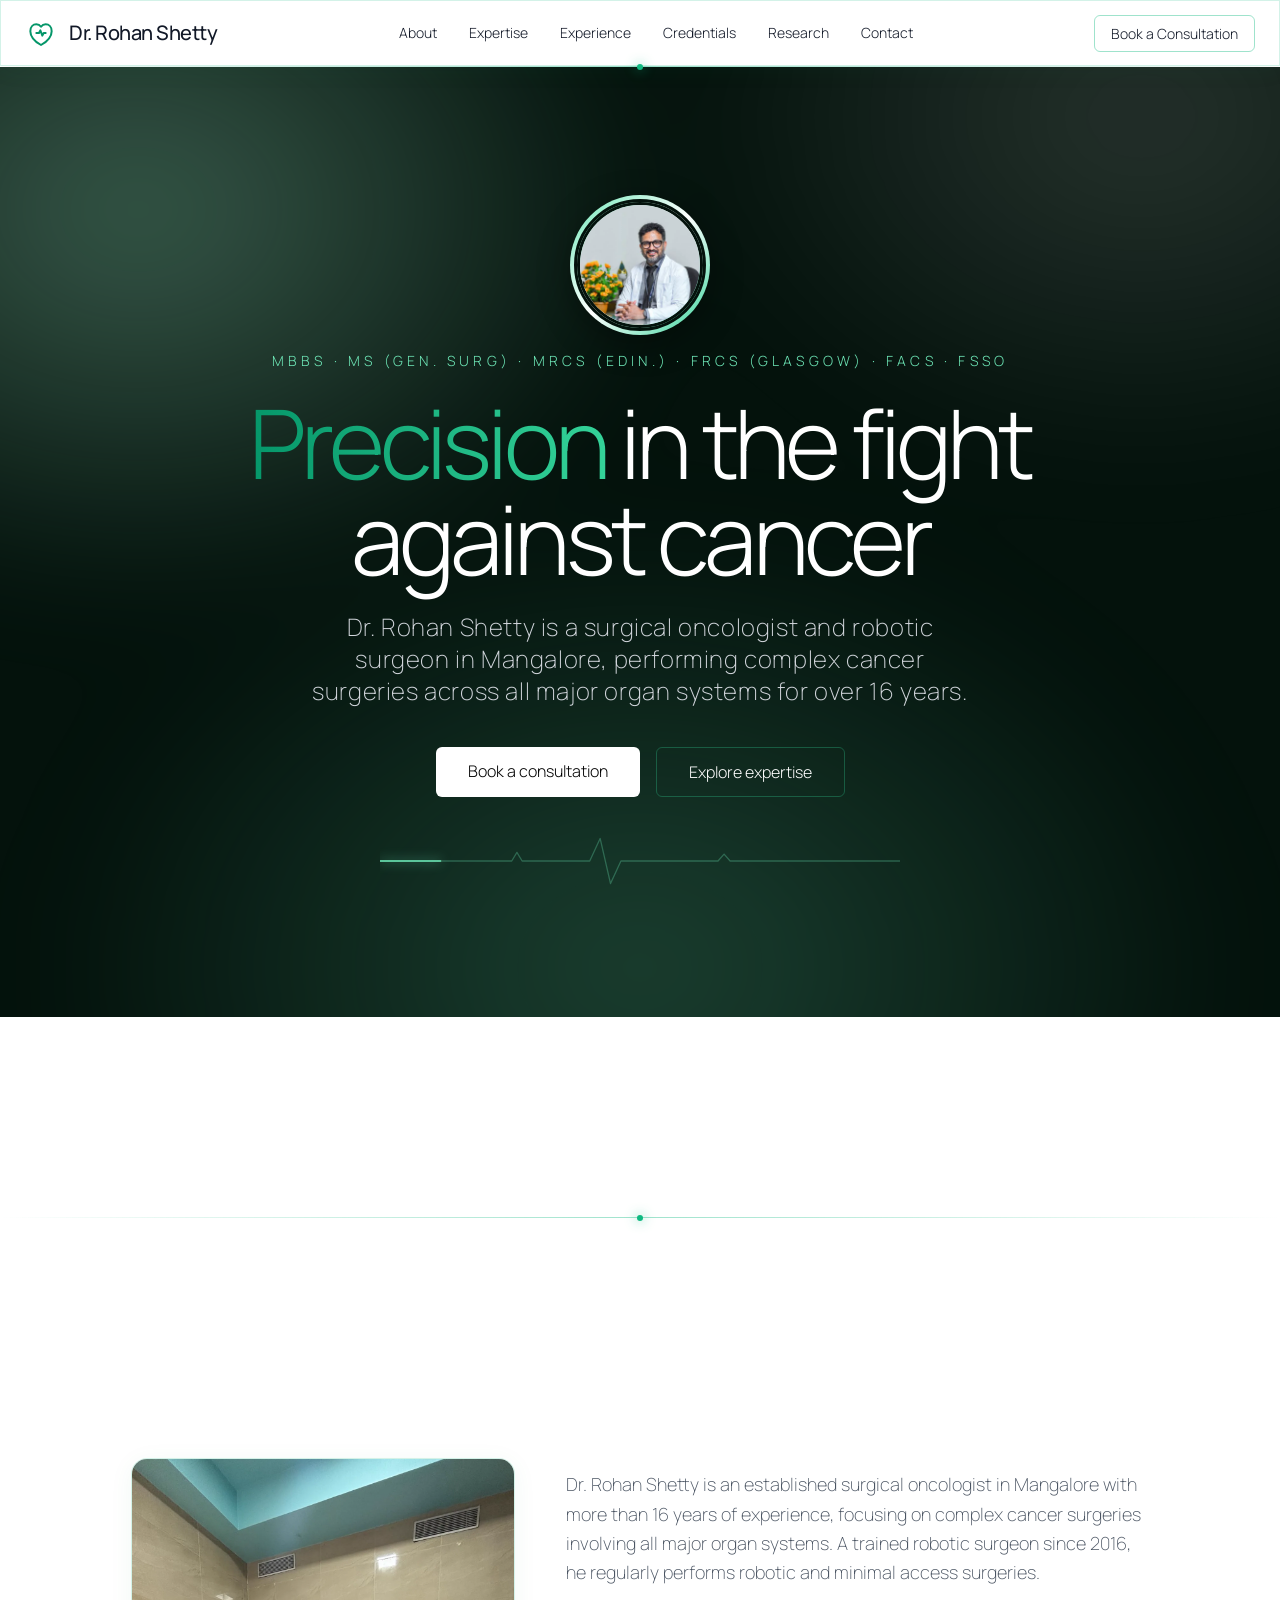
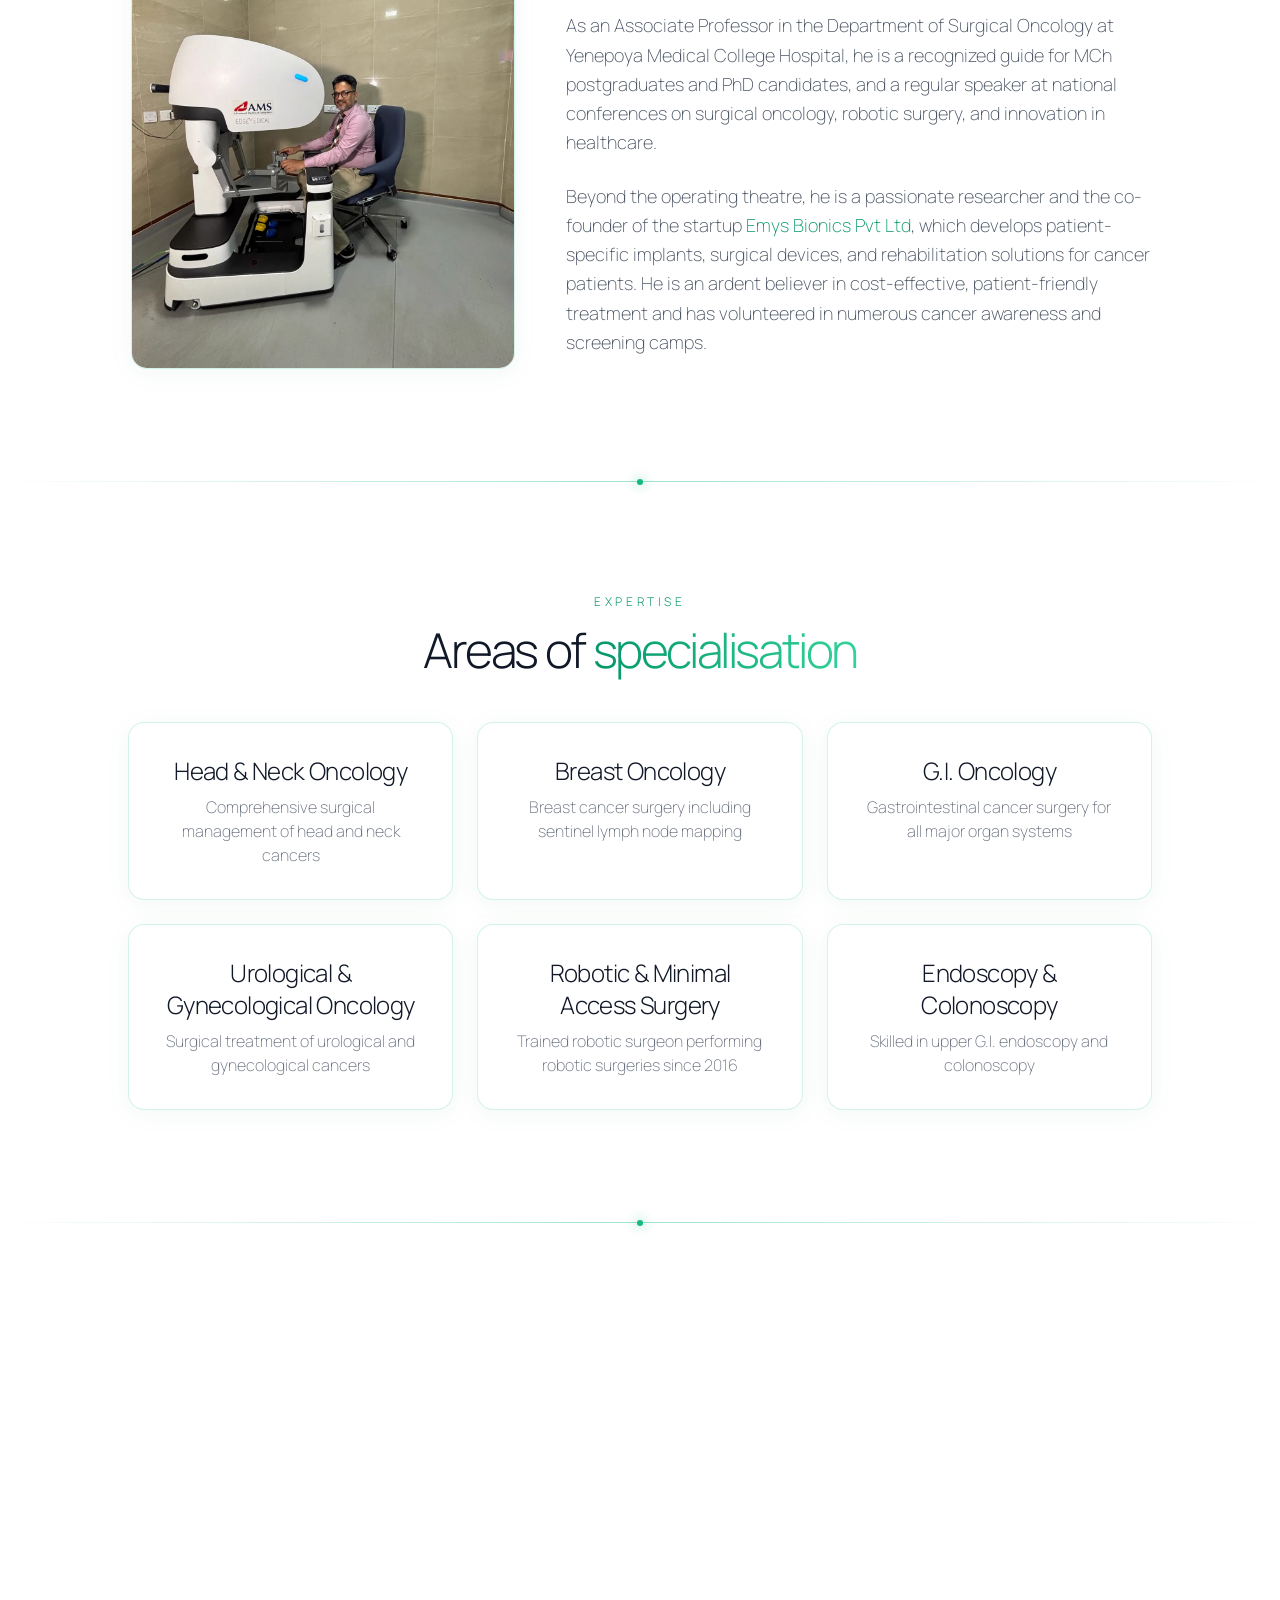
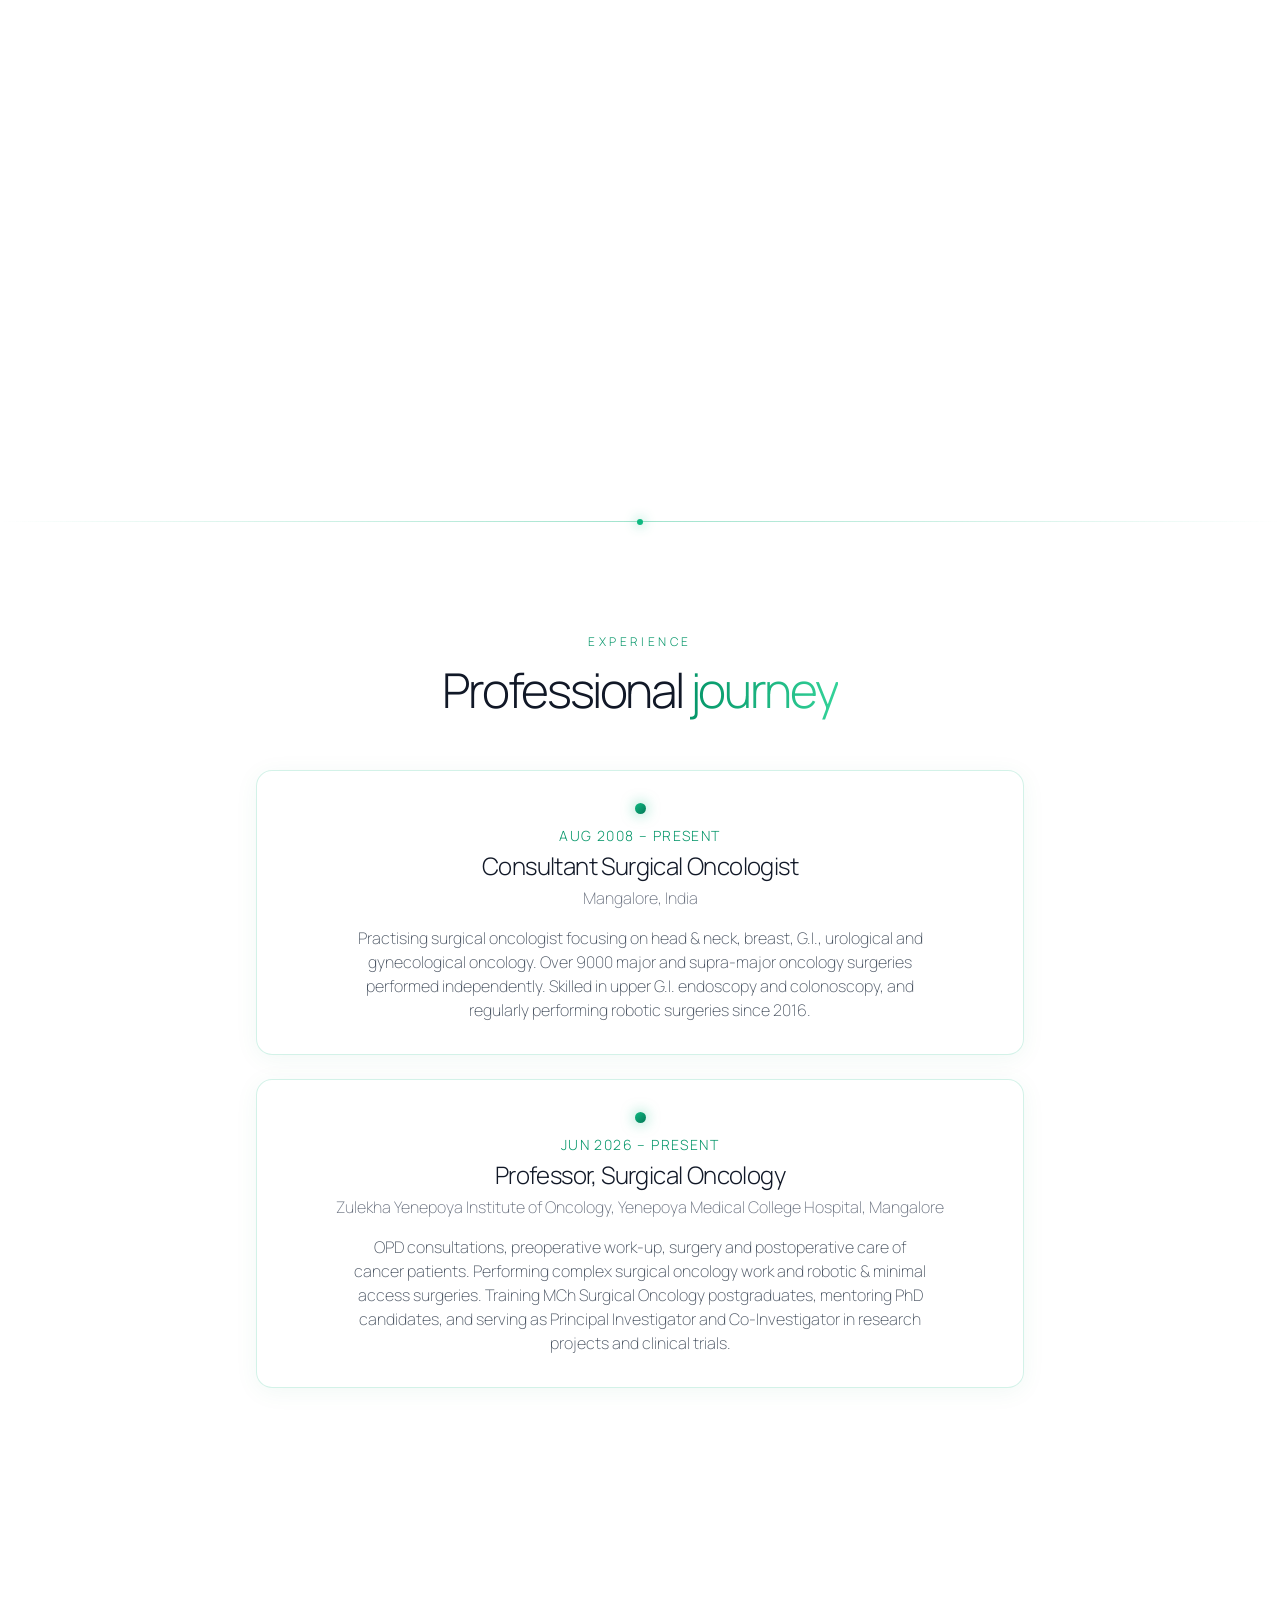
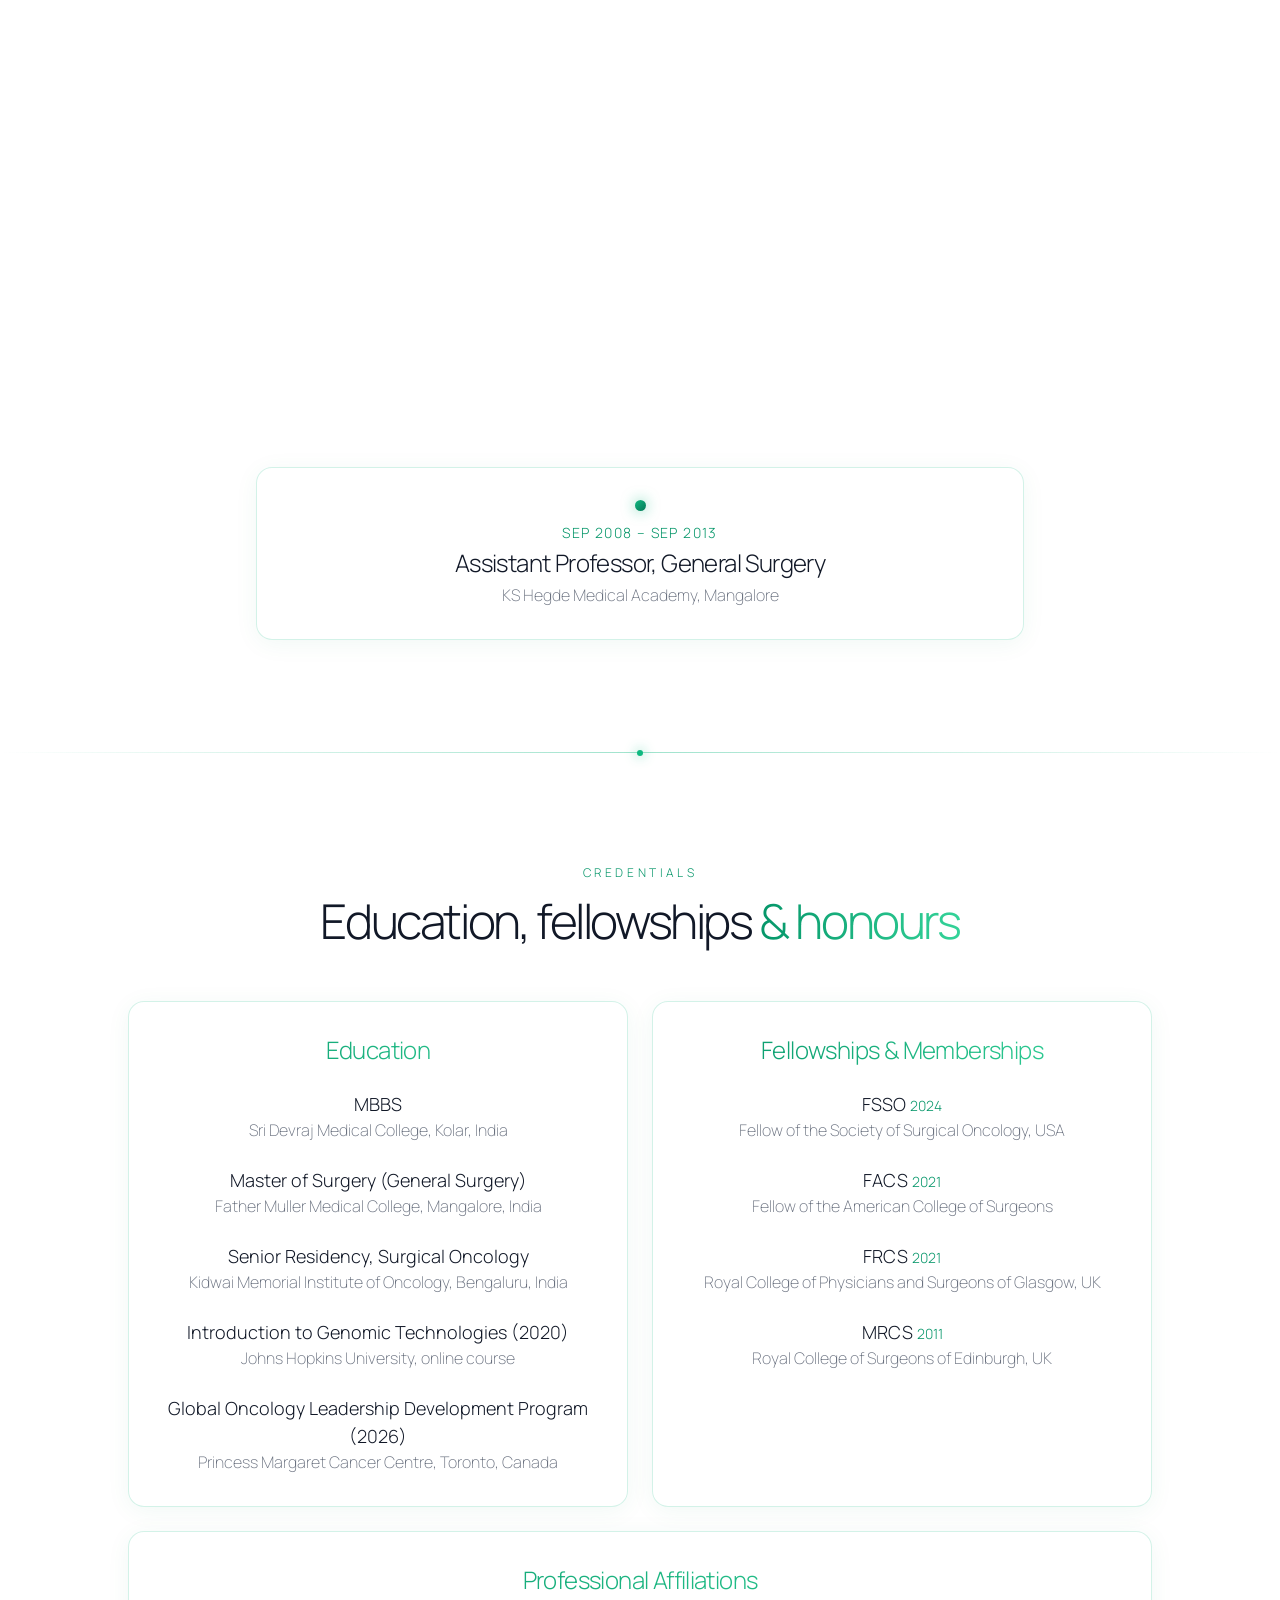
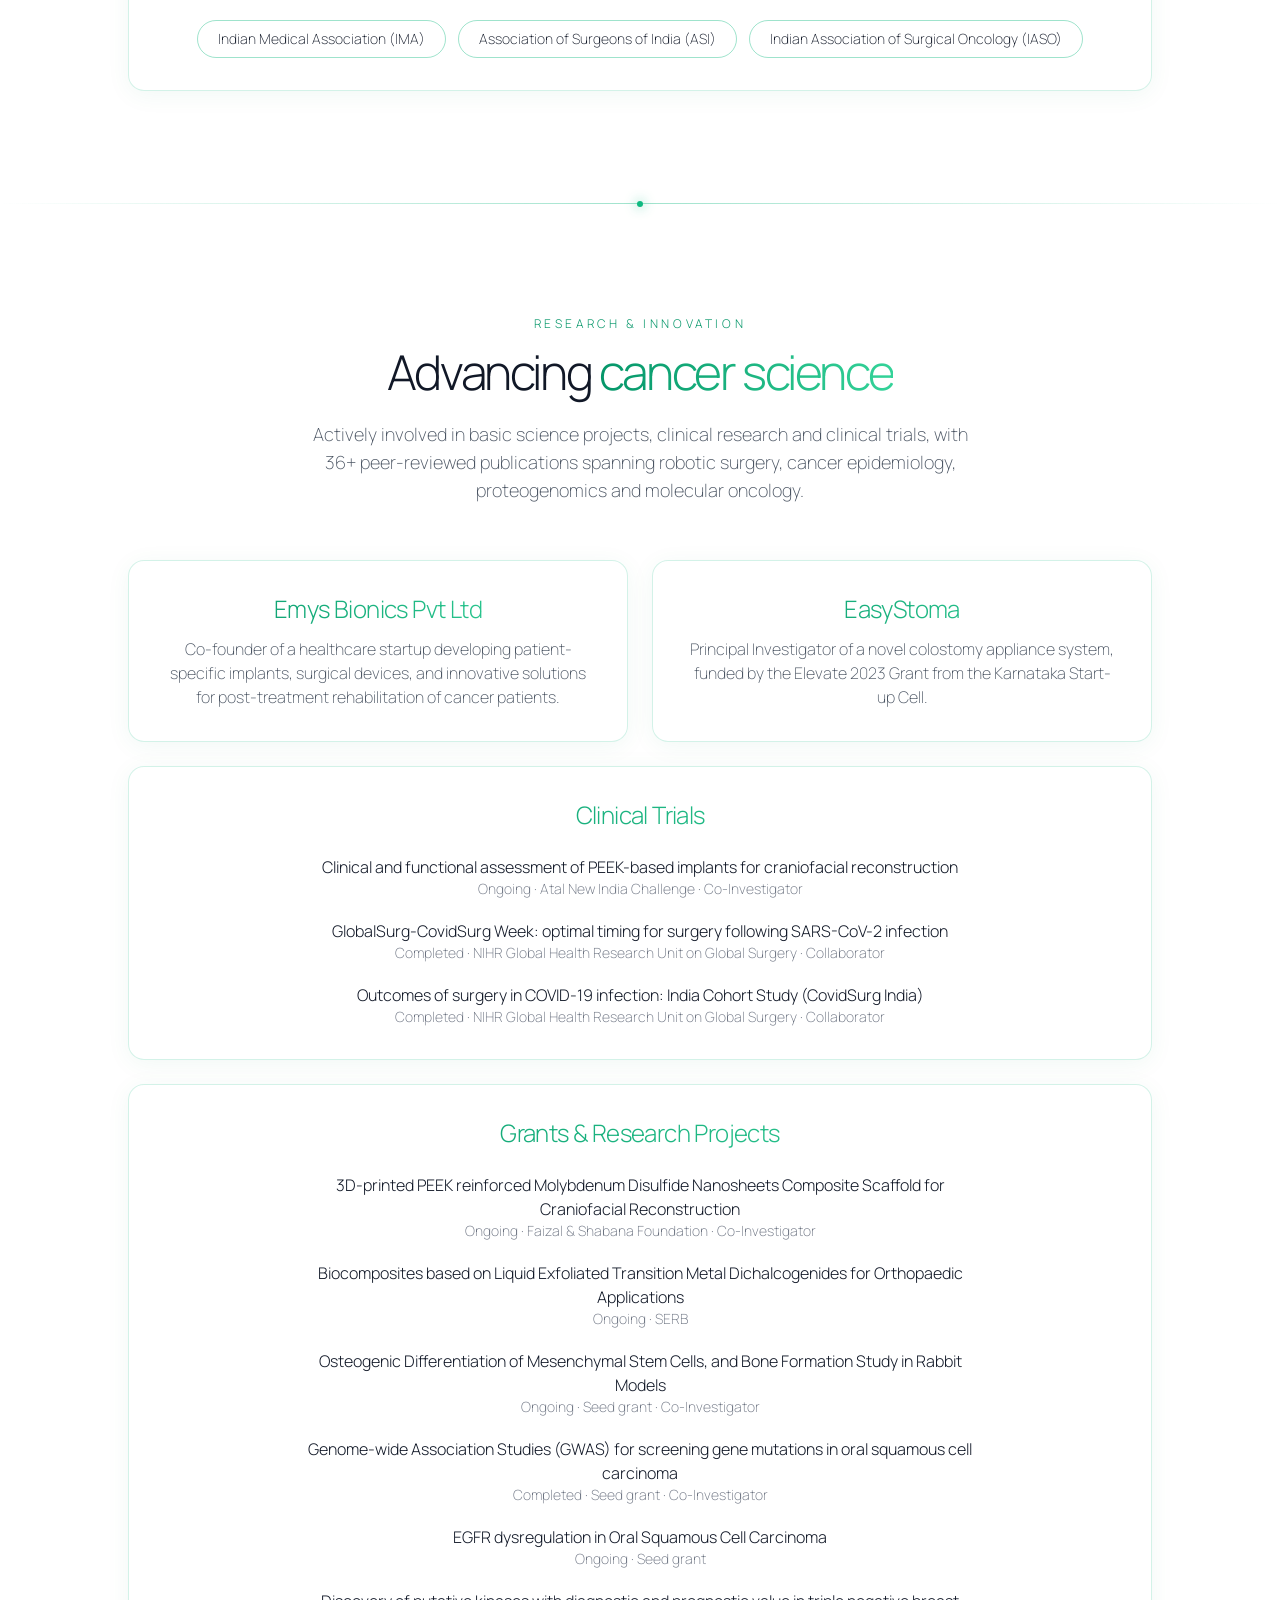
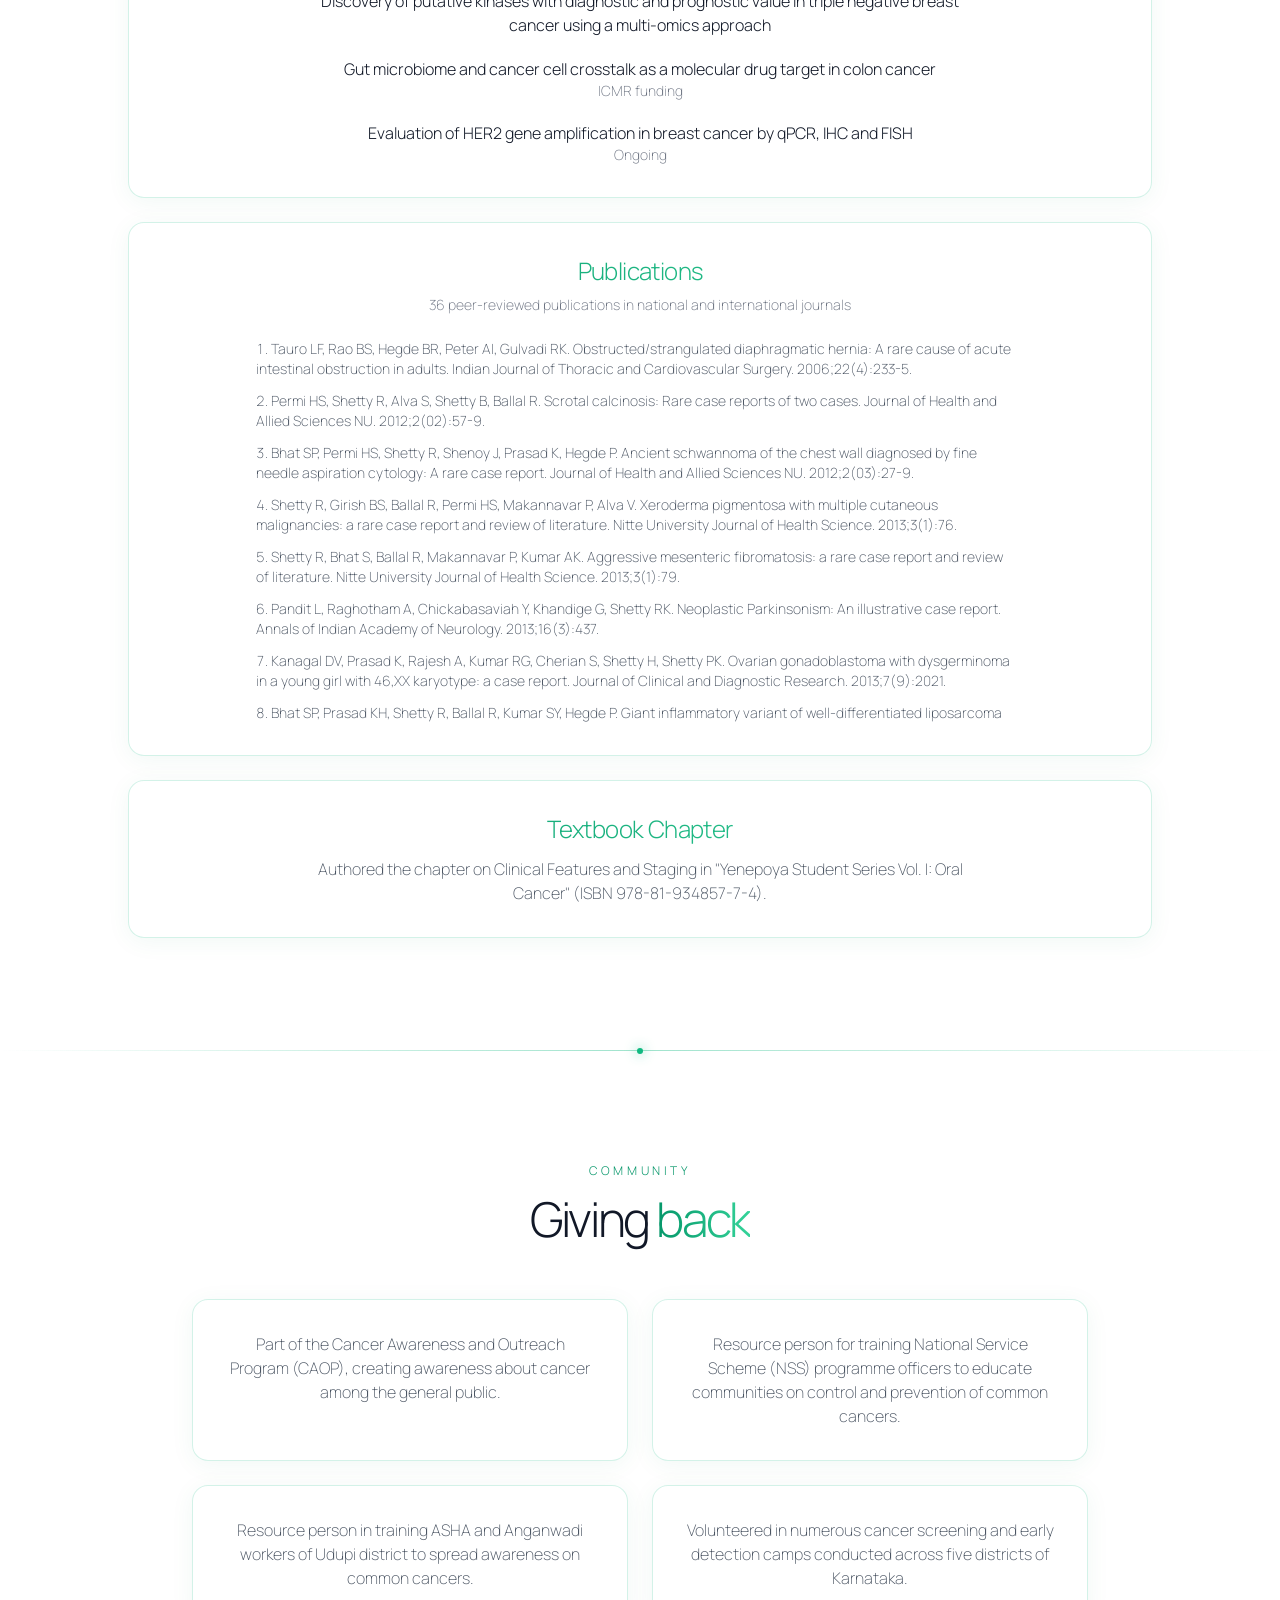
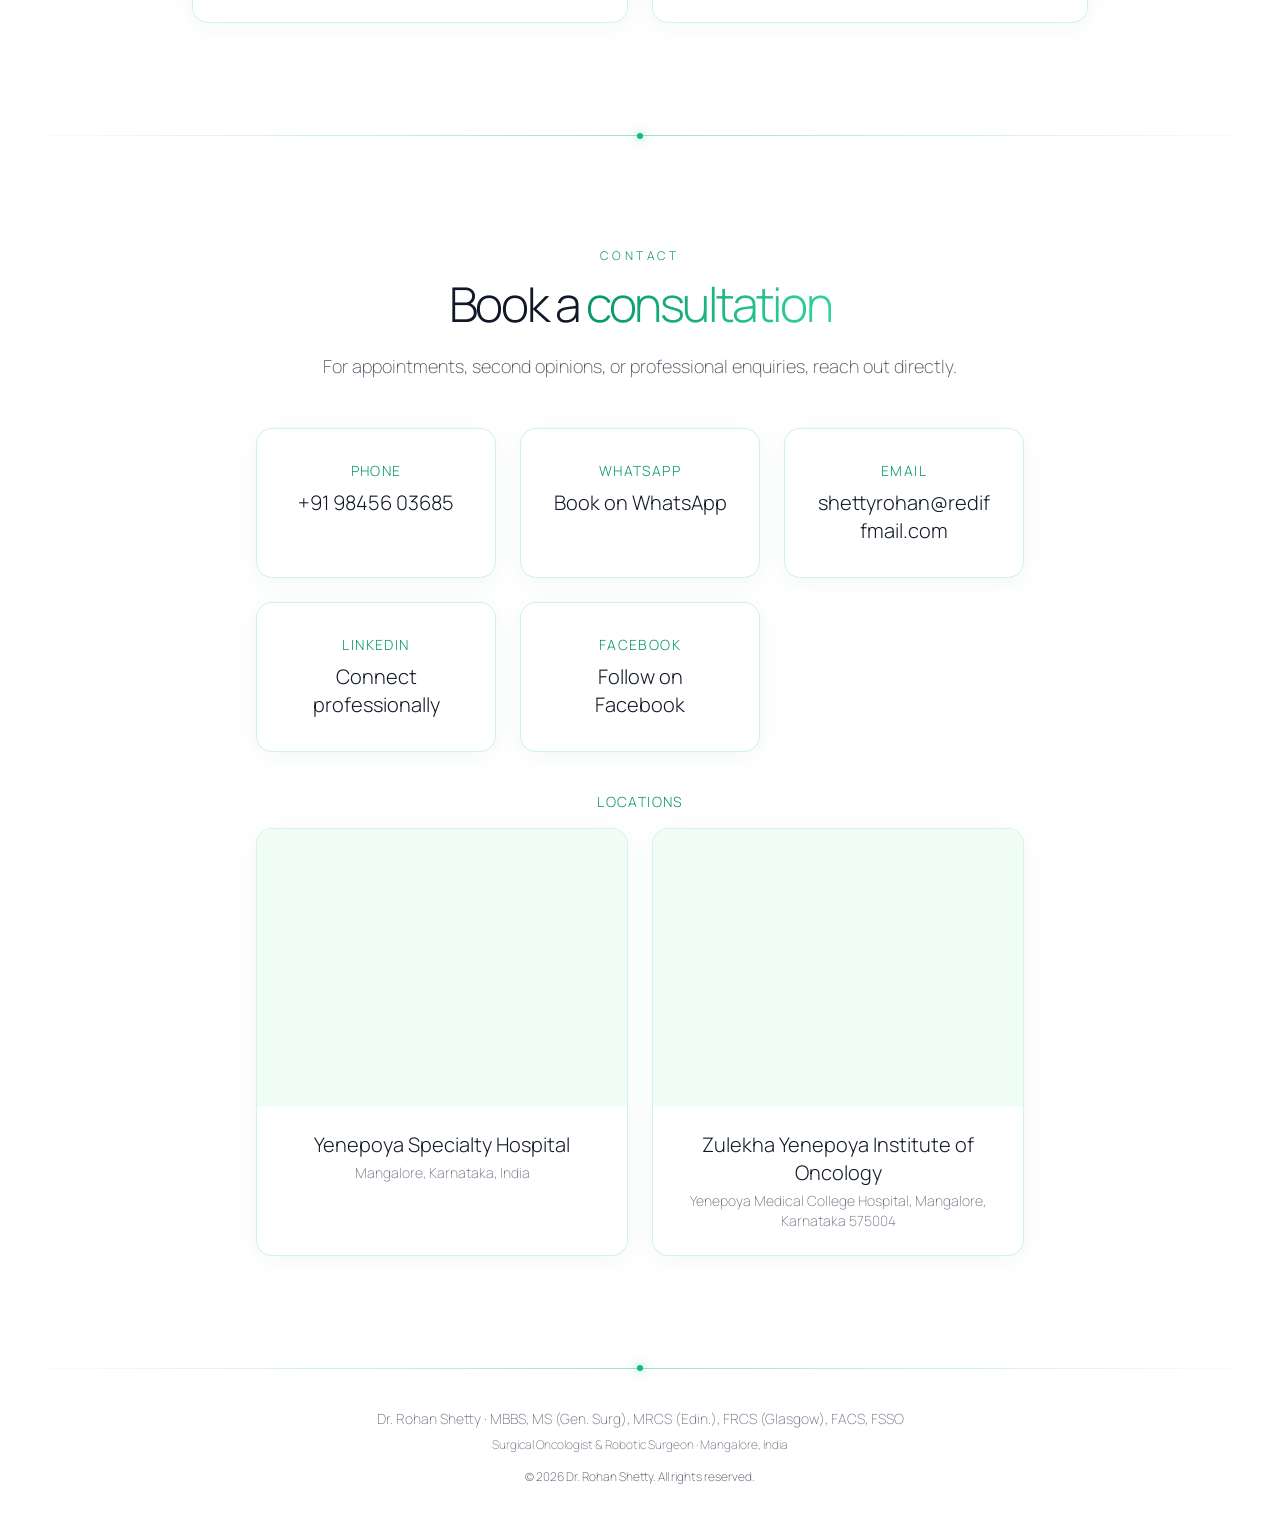
==== commit 358b2ad2: "Route Book a Consultation buttons straight to WhatsApp All three 'Book a Consultation' CTAs (nav, mo" ====
--- a/index.html
+++ b/index.html
@@ -361,7 +361,7 @@
             <a href="#contact" class="hover:text-emerald-600 transition-colors">Contact</a>
           </div>
           <div class="hidden md:block">
-            <a href="#contact" class="text-sm border border-emerald-500/40 rounded-md px-4 py-2 hover:bg-emerald-500/10 transition-all">Book a Consultation</a>
+            <a href="https://wa.me/919845603685?text=Hi%2C%20I%27d%20like%20to%20book%20a%20consultation%20with%20Dr.%20Rohan%20Shetty." target="_blank" rel="noopener" class="text-sm border border-emerald-500/40 rounded-md px-4 py-2 hover:bg-emerald-500/10 transition-all">Book a Consultation</a>
           </div>
           <!-- Hamburger -->
           <button id="hamburger" class="md:hidden flex flex-col justify-center items-center w-10 h-10 rounded-md border border-emerald-500/40" aria-label="Open menu" aria-expanded="false" aria-controls="mobileMenu">
@@ -380,7 +380,7 @@
           <a href="#credentials" class="hover:text-emerald-600 transition-colors">Credentials</a>
           <a href="#research" class="hover:text-emerald-600 transition-colors">Research</a>
           <a href="#contact" class="hover:text-emerald-600 transition-colors">Contact</a>
-          <a href="#contact" class="border border-emerald-500/40 rounded-md px-5 py-2 hover:bg-emerald-500/10 transition-all">Book a Consultation</a>
+          <a href="https://wa.me/919845603685?text=Hi%2C%20I%27d%20like%20to%20book%20a%20consultation%20with%20Dr.%20Rohan%20Shetty." target="_blank" rel="noopener" class="border border-emerald-500/40 rounded-md px-5 py-2 hover:bg-emerald-500/10 transition-all">Book a Consultation</a>
         </div>
       </div>
     </nav>
@@ -409,7 +409,7 @@
           Dr. Rohan Shetty is a surgical oncologist and robotic surgeon in Mangalore, performing complex cancer surgeries across all major organ systems for over 16 years.
         </p>
         <div class="flex flex-col sm:flex-row gap-3 md:gap-4 justify-center reveal">
-          <a href="#contact" class="bg-white text-black font-light rounded-md px-8 py-3 hover:bg-opacity-90 transition-all">Book a consultation</a>
+          <a href="https://wa.me/919845603685?text=Hi%2C%20I%27d%20like%20to%20book%20a%20consultation%20with%20Dr.%20Rohan%20Shetty." target="_blank" rel="noopener" class="bg-white text-black font-light rounded-md px-8 py-3 hover:bg-opacity-90 transition-all">Book a consultation</a>
           <a href="#expertise" class="bg-transparent border border-emerald-400/30 rounded-md px-8 py-3 hover:bg-emerald-400/10 transition-all">Explore expertise</a>
         </div>
         <!-- Animated ECG heartbeat trace -->
@@ -849,10 +849,14 @@
         <h2 class="text-4xl md:text-5xl font-light tracking-tighter mb-6 reveal">Book a <span class="gradient-text">consultation</span></h2>
         <p class="text-gray-600 text-lg font-extralight mb-12 reveal">For appointments, second opinions, or professional enquiries, reach out directly.</p>
 
-        <div class="grid grid-cols-1 sm:grid-cols-2 gap-6 mb-10">
+        <div class="grid grid-cols-1 sm:grid-cols-2 lg:grid-cols-3 gap-6 mb-10">
           <a href="tel:+919845603685" class="glass rounded-2xl p-8 text-center hover:border-emerald-300/40 transition-all block reveal">
             <p class="text-emerald-600 text-sm tracking-widest mb-2">PHONE</p>
             <p class="text-xl font-light">+91 98456 03685</p>
+          </a>
+          <a href="https://wa.me/919845603685?text=Hi%2C%20I%27d%20like%20to%20book%20a%20consultation%20with%20Dr.%20Rohan%20Shetty." target="_blank" rel="noopener" class="glass rounded-2xl p-8 text-center hover:border-emerald-300/40 transition-all block reveal">
+            <p class="text-emerald-600 text-sm tracking-widest mb-2">WHATSAPP</p>
+            <p class="text-xl font-light">Book on WhatsApp</p>
           </a>
           <a href="mailto:shettyrohan@rediffmail.com" class="glass rounded-2xl p-8 text-center hover:border-emerald-300/40 transition-all block reveal">
             <p class="text-emerald-600 text-sm tracking-widest mb-2">EMAIL</p>
--- a/styles.css
+++ b/styles.css
@@ -1 +1 @@
-*,:after,:before{--tw-border-spacing-x:0;--tw-border-spacing-y:0;--tw-translate-x:0;--tw-translate-y:0;--tw-rotate:0;--tw-skew-x:0;--tw-skew-y:0;--tw-scale-x:1;--tw-scale-y:1;--tw-pan-x: ;--tw-pan-y: ;--tw-pinch-zoom: ;--tw-scroll-snap-strictness:proximity;--tw-gradient-from-position: ;--tw-gradient-via-position: ;--tw-gradient-to-position: ;--tw-ordinal: ;--tw-slashed-zero: ;--tw-numeric-figure: ;--tw-numeric-spacing: ;--tw-numeric-fraction: ;--tw-ring-inset: ;--tw-ring-offset-width:0px;--tw-ring-offset-color:#fff;--tw-ring-color:rgba(59,130,246,.5);--tw-ring-offset-shadow:0 0 #0000;--tw-ring-shadow:0 0 #0000;--tw-shadow:0 0 #0000;--tw-shadow-colored:0 0 #0000;--tw-blur: ;--tw-brightness: ;--tw-contrast: ;--tw-grayscale: ;--tw-hue-rotate: ;--tw-invert: ;--tw-saturate: ;--tw-sepia: ;--tw-drop-shadow: ;--tw-backdrop-blur: ;--tw-backdrop-brightness: ;--tw-backdrop-contrast: ;--tw-backdrop-grayscale: ;--tw-backdrop-hue-rotate: ;--tw-backdrop-invert: ;--tw-backdrop-opacity: ;--tw-backdrop-saturate: ;--tw-backdrop-sepia: ;--tw-contain-size: ;--tw-contain-layout: ;--tw-contain-paint: ;--tw-contain-style: }::backdrop{--tw-border-spacing-x:0;--tw-border-spacing-y:0;--tw-translate-x:0;--tw-translate-y:0;--tw-rotate:0;--tw-skew-x:0;--tw-skew-y:0;--tw-scale-x:1;--tw-scale-y:1;--tw-pan-x: ;--tw-pan-y: ;--tw-pinch-zoom: ;--tw-scroll-snap-strictness:proximity;--tw-gradient-from-position: ;--tw-gradient-via-position: ;--tw-gradient-to-position: ;--tw-ordinal: ;--tw-slashed-zero: ;--tw-numeric-figure: ;--tw-numeric-spacing: ;--tw-numeric-fraction: ;--tw-ring-inset: ;--tw-ring-offset-width:0px;--tw-ring-offset-color:#fff;--tw-ring-color:rgba(59,130,246,.5);--tw-ring-offset-shadow:0 0 #0000;--tw-ring-shadow:0 0 #0000;--tw-shadow:0 0 #0000;--tw-shadow-colored:0 0 #0000;--tw-blur: ;--tw-brightness: ;--tw-contrast: ;--tw-grayscale: ;--tw-hue-rotate: ;--tw-invert: ;--tw-saturate: ;--tw-sepia: ;--tw-drop-shadow: ;--tw-backdrop-blur: ;--tw-backdrop-brightness: ;--tw-backdrop-contrast: ;--tw-backdrop-grayscale: ;--tw-backdrop-hue-rotate: ;--tw-backdrop-invert: ;--tw-backdrop-opacity: ;--tw-backdrop-saturate: ;--tw-backdrop-sepia: ;--tw-contain-size: ;--tw-contain-layout: ;--tw-contain-paint: ;--tw-contain-style: }/*! tailwindcss v3.4.19 | MIT License | https://tailwindcss.com*/*,:after,:before{box-sizing:border-box;border:0 solid #e5e7eb}:after,:before{--tw-content:""}:host,html{line-height:1.5;-webkit-text-size-adjust:100%;-moz-tab-size:4;-o-tab-size:4;tab-size:4;font-family:ui-sans-serif,system-ui,sans-serif,Apple Color Emoji,Segoe UI Emoji,Segoe UI Symbol,Noto Color Emoji;font-feature-settings:normal;font-variation-settings:normal;-webkit-tap-highlight-color:transparent}body{margin:0;line-height:inherit}hr{height:0;color:inherit;border-top-width:1px}abbr:where([title]){-webkit-text-decoration:underline dotted;text-decoration:underline dotted}h1,h2,h3,h4,h5,h6{font-size:inherit;font-weight:inherit}a{color:inherit;text-decoration:inherit}b,strong{font-weight:bolder}code,kbd,pre,samp{font-family:ui-monospace,SFMono-Regular,Menlo,Monaco,Consolas,Liberation Mono,Courier New,monospace;font-feature-settings:normal;font-variation-settings:normal;font-size:1em}small{font-size:80%}sub,sup{font-size:75%;line-height:0;position:relative;vertical-align:baseline}sub{bottom:-.25em}sup{top:-.5em}table{text-indent:0;border-color:inherit;border-collapse:collapse}button,input,optgroup,select,textarea{font-family:inherit;font-feature-settings:inherit;font-variation-settings:inherit;font-size:100%;font-weight:inherit;line-height:inherit;letter-spacing:inherit;color:inherit;margin:0;padding:0}button,select{text-transform:none}button,input:where([type=button]),input:where([type=reset]),input:where([type=submit]){-webkit-appearance:button;background-color:transparent;background-image:none}:-moz-focusring{outline:auto}:-moz-ui-invalid{box-shadow:none}progress{vertical-align:baseline}::-webkit-inner-spin-button,::-webkit-outer-spin-button{height:auto}[type=search]{-webkit-appearance:textfield;outline-offset:-2px}::-webkit-search-decoration{-webkit-appearance:none}::-webkit-file-upload-button{-webkit-appearance:button;font:inherit}summary{display:list-item}blockquote,dd,dl,figure,h1,h2,h3,h4,h5,h6,hr,p,pre{margin:0}fieldset{margin:0}fieldset,legend{padding:0}menu,ol,ul{list-style:none;margin:0;padding:0}dialog{padding:0}textarea{resize:vertical}input::-moz-placeholder,textarea::-moz-placeholder{opacity:1;color:#9ca3af}input::placeholder,textarea::placeholder{opacity:1;color:#9ca3af}[role=button],button{cursor:pointer}:disabled{cursor:default}audio,canvas,embed,iframe,img,object,svg,video{display:block;vertical-align:middle}img,video{max-width:100%;height:auto}[hidden]:where(:not([hidden=until-found])){display:none}.container{width:100%}@media (min-width:640px){.container{max-width:640px}}@media (min-width:768px){.container{max-width:768px}}@media (min-width:1024px){.container{max-width:1024px}}@media (min-width:1280px){.container{max-width:1280px}}@media (min-width:1536px){.container{max-width:1536px}}.visible{visibility:visible}.static{position:static}.fixed{position:fixed}.absolute{position:absolute}.relative{position:relative}.sticky{position:sticky}.left-0{left:0}.right-0{right:0}.top-0{top:0}.z-10{z-index:10}.z-50{z-index:50}.mx-auto{margin-left:auto;margin-right:auto}.mb-1{margin-bottom:.25rem}.mb-1\.5{margin-bottom:.375rem}.mb-10{margin-bottom:2.5rem}.mb-12{margin-bottom:3rem}.mb-14{margin-bottom:3.5rem}.mb-2{margin-bottom:.5rem}.mb-3{margin-bottom:.75rem}.mb-4{margin-bottom:1rem}.mb-6{margin-bottom:1.5rem}.ml-3{margin-left:.75rem}.mt-4{margin-top:1rem}.mt-6{margin-top:1.5rem}.block{display:block}.flex{display:flex}.grid{display:grid}.hidden{display:none}.h-10{height:2.5rem}.h-72{height:18rem}.h-8{height:2rem}.h-auto{height:auto}.h-px{height:1px}.max-h-96{max-height:24rem}.min-h-screen{min-height:100vh}.w-10{width:2.5rem}.w-5{width:1.25rem}.w-8{width:2rem}.w-full{width:100%}.max-w-2xl{max-width:42rem}.max-w-3xl{max-width:48rem}.max-w-4xl{max-width:56rem}.max-w-5xl{max-width:64rem}.max-w-sm{max-width:24rem}.max-w-xl{max-width:36rem}.transform{transform:translate(var(--tw-translate-x),var(--tw-translate-y)) rotate(var(--tw-rotate)) skewX(var(--tw-skew-x)) skewY(var(--tw-skew-y)) scaleX(var(--tw-scale-x)) scaleY(var(--tw-scale-y))}.resize{resize:both}.list-inside{list-style-position:inside}.list-decimal{list-style-type:decimal}.grid-cols-1{grid-template-columns:repeat(1,minmax(0,1fr))}.grid-cols-2{grid-template-columns:repeat(2,minmax(0,1fr))}.flex-col{flex-direction:column}.flex-wrap{flex-wrap:wrap}.items-center{align-items:center}.justify-center{justify-content:center}.justify-between{justify-content:space-between}.gap-12{gap:3rem}.gap-3{gap:.75rem}.gap-6{gap:1.5rem}.gap-8{gap:2rem}.space-x-8>:not([hidden])~:not([hidden]){--tw-space-x-reverse:0;margin-right:calc(2rem*var(--tw-space-x-reverse));margin-left:calc(2rem*(1 - var(--tw-space-x-reverse)))}.space-y-3>:not([hidden])~:not([hidden]){--tw-space-y-reverse:0;margin-top:calc(.75rem*(1 - var(--tw-space-y-reverse)));margin-bottom:calc(.75rem*var(--tw-space-y-reverse))}.space-y-4>:not([hidden])~:not([hidden]){--tw-space-y-reverse:0;margin-top:calc(1rem*(1 - var(--tw-space-y-reverse)));margin-bottom:calc(1rem*var(--tw-space-y-reverse))}.space-y-5>:not([hidden])~:not([hidden]){--tw-space-y-reverse:0;margin-top:calc(1.25rem*(1 - var(--tw-space-y-reverse)));margin-bottom:calc(1.25rem*var(--tw-space-y-reverse))}.space-y-6>:not([hidden])~:not([hidden]){--tw-space-y-reverse:0;margin-top:calc(1.5rem*(1 - var(--tw-space-y-reverse)));margin-bottom:calc(1.5rem*var(--tw-space-y-reverse))}.overflow-hidden{overflow:hidden}.overflow-y-auto{overflow-y:auto}.break-all{word-break:break-all}.rounded-2xl{border-radius:1rem}.rounded-full{border-radius:9999px}.rounded-md{border-radius:.375rem}.border{border-width:1px}.border-t{border-top-width:1px}.border-emerald-400\/30{border-color:rgba(52,211,153,.3)}.border-emerald-500\/30{border-color:rgba(16,185,129,.3)}.border-emerald-500\/40{border-color:rgba(16,185,129,.4)}.bg-gray-900{--tw-bg-opacity:1;background-color:rgb(17 24 39/var(--tw-bg-opacity,1))}.bg-transparent{background-color:transparent}.bg-white{--tw-bg-opacity:1;background-color:rgb(255 255 255/var(--tw-bg-opacity,1))}.object-cover{-o-object-fit:cover;object-fit:cover}.object-top{-o-object-position:top;object-position:top}.p-8{padding:2rem}.px-4{padding-left:1rem;padding-right:1rem}.px-5{padding-left:1.25rem;padding-right:1.25rem}.px-6{padding-left:1.5rem;padding-right:1.5rem}.px-8{padding-left:2rem;padding-right:2rem}.py-10{padding-top:2.5rem;padding-bottom:2.5rem}.py-16{padding-top:4rem;padding-bottom:4rem}.py-2{padding-top:.5rem;padding-bottom:.5rem}.py-20{padding-top:5rem;padding-bottom:5rem}.py-3{padding-top:.75rem;padding-bottom:.75rem}.py-4{padding-top:1rem;padding-bottom:1rem}.py-6{padding-top:1.5rem;padding-bottom:1.5rem}.pr-3{padding-right:.75rem}.text-left{text-align:left}.text-center{text-align:center}.text-2xl{font-size:1.5rem;line-height:2rem}.text-4xl{font-size:2.25rem;line-height:2.5rem}.text-base{font-size:1rem;line-height:1.5rem}.text-lg{font-size:1.125rem;line-height:1.75rem}.text-sm{font-size:.875rem;line-height:1.25rem}.text-xl{font-size:1.25rem;line-height:1.75rem}.text-xs{font-size:.75rem;line-height:1rem}.font-extralight{font-weight:200}.font-light{font-weight:300}.font-medium{font-weight:500}.uppercase{text-transform:uppercase}.leading-relaxed{line-height:1.625}.leading-tight{line-height:1.25}.tracking-\[0\.3em\]{letter-spacing:.3em}.tracking-tight{letter-spacing:-.025em}.tracking-tighter{letter-spacing:-.05em}.tracking-wide{letter-spacing:.025em}.tracking-widest{letter-spacing:.1em}.text-black{--tw-text-opacity:1;color:rgb(0 0 0/var(--tw-text-opacity,1))}.text-emerald-300{--tw-text-opacity:1;color:rgb(110 231 183/var(--tw-text-opacity,1))}.text-emerald-600{--tw-text-opacity:1;color:rgb(5 150 105/var(--tw-text-opacity,1))}.text-gray-300{--tw-text-opacity:1;color:rgb(209 213 219/var(--tw-text-opacity,1))}.text-gray-500{--tw-text-opacity:1;color:rgb(107 114 128/var(--tw-text-opacity,1))}.text-gray-600{--tw-text-opacity:1;color:rgb(75 85 99/var(--tw-text-opacity,1))}.text-gray-900{--tw-text-opacity:1;color:rgb(17 24 39/var(--tw-text-opacity,1))}.text-white{--tw-text-opacity:1;color:rgb(255 255 255/var(--tw-text-opacity,1))}.antialiased{-webkit-font-smoothing:antialiased;-moz-osx-font-smoothing:grayscale}.blur{--tw-blur:blur(8px)}.blur,.filter{filter:var(--tw-blur) var(--tw-brightness) var(--tw-contrast) var(--tw-grayscale) var(--tw-hue-rotate) var(--tw-invert) var(--tw-saturate) var(--tw-sepia) var(--tw-drop-shadow)}.backdrop-filter{-webkit-backdrop-filter:var(--tw-backdrop-blur) var(--tw-backdrop-brightness) var(--tw-backdrop-contrast) var(--tw-backdrop-grayscale) var(--tw-backdrop-hue-rotate) var(--tw-backdrop-invert) var(--tw-backdrop-opacity) var(--tw-backdrop-saturate) var(--tw-backdrop-sepia);backdrop-filter:var(--tw-backdrop-blur) var(--tw-backdrop-brightness) var(--tw-backdrop-contrast) var(--tw-backdrop-grayscale) var(--tw-backdrop-hue-rotate) var(--tw-backdrop-invert) var(--tw-backdrop-opacity) var(--tw-backdrop-saturate) var(--tw-backdrop-sepia)}.transition{transition-property:color,background-color,border-color,text-decoration-color,fill,stroke,opacity,box-shadow,transform,filter,-webkit-backdrop-filter;transition-property:color,background-color,border-color,text-decoration-color,fill,stroke,opacity,box-shadow,transform,filter,backdrop-filter;transition-property:color,background-color,border-color,text-decoration-color,fill,stroke,opacity,box-shadow,transform,filter,backdrop-filter,-webkit-backdrop-filter;transition-timing-function:cubic-bezier(.4,0,.2,1);transition-duration:.15s}.transition-all{transition-property:all;transition-timing-function:cubic-bezier(.4,0,.2,1);transition-duration:.15s}.transition-colors{transition-property:color,background-color,border-color,text-decoration-color,fill,stroke;transition-timing-function:cubic-bezier(.4,0,.2,1);transition-duration:.15s}.transition-opacity{transition-property:opacity;transition-timing-function:cubic-bezier(.4,0,.2,1);transition-duration:.15s}.transition-transform{transition-property:transform;transition-timing-function:cubic-bezier(.4,0,.2,1);transition-duration:.15s}.ease-in-out{transition-timing-function:cubic-bezier(.4,0,.2,1)}.hover\:border-emerald-300\/40:hover{border-color:rgba(110,231,183,.4)}.hover\:bg-emerald-400\/10:hover{background-color:rgba(52,211,153,.1)}.hover\:bg-emerald-500\/10:hover{background-color:rgba(16,185,129,.1)}.hover\:bg-opacity-90:hover{--tw-bg-opacity:0.9}.hover\:text-emerald-600:hover{--tw-text-opacity:1;color:rgb(5 150 105/var(--tw-text-opacity,1))}@media (min-width:640px){.sm\:grid-cols-2{grid-template-columns:repeat(2,minmax(0,1fr))}.sm\:flex-row{flex-direction:row}}@media (min-width:768px){.md\:mb-10{margin-bottom:2.5rem}.md\:mb-6{margin-bottom:1.5rem}.md\:block{display:block}.md\:flex{display:flex}.md\:hidden{display:none}.md\:h-96{height:24rem}.md\:w-2\/5{width:40%}.md\:w-3\/5{width:60%}.md\:grid-cols-2{grid-template-columns:repeat(2,minmax(0,1fr))}.md\:grid-cols-4{grid-template-columns:repeat(4,minmax(0,1fr))}.md\:flex-row{flex-direction:row}.md\:gap-4{gap:1rem}.md\:py-28{padding-top:7rem;padding-bottom:7rem}.md\:py-32{padding-top:8rem;padding-bottom:8rem}.md\:text-left{text-align:left}.md\:text-2xl{font-size:1.5rem;line-height:2rem}.md\:text-5xl{font-size:3rem;line-height:1}.md\:text-7xl{font-size:4.5rem;line-height:1}.md\:text-sm{font-size:.875rem;line-height:1.25rem}.md\:text-xl{font-size:1.25rem;line-height:1.75rem}}@media (min-width:1024px){.lg\:grid-cols-3{grid-template-columns:repeat(3,minmax(0,1fr))}.lg\:text-8xl{font-size:6rem;line-height:1}}+*,:after,:before{--tw-border-spacing-x:0;--tw-border-spacing-y:0;--tw-translate-x:0;--tw-translate-y:0;--tw-rotate:0;--tw-skew-x:0;--tw-skew-y:0;--tw-scale-x:1;--tw-scale-y:1;--tw-pan-x: ;--tw-pan-y: ;--tw-pinch-zoom: ;--tw-scroll-snap-strictness:proximity;--tw-gradient-from-position: ;--tw-gradient-via-position: ;--tw-gradient-to-position: ;--tw-ordinal: ;--tw-slashed-zero: ;--tw-numeric-figure: ;--tw-numeric-spacing: ;--tw-numeric-fraction: ;--tw-ring-inset: ;--tw-ring-offset-width:0px;--tw-ring-offset-color:#fff;--tw-ring-color:rgba(59,130,246,.5);--tw-ring-offset-shadow:0 0 #0000;--tw-ring-shadow:0 0 #0000;--tw-shadow:0 0 #0000;--tw-shadow-colored:0 0 #0000;--tw-blur: ;--tw-brightness: ;--tw-contrast: ;--tw-grayscale: ;--tw-hue-rotate: ;--tw-invert: ;--tw-saturate: ;--tw-sepia: ;--tw-drop-shadow: ;--tw-backdrop-blur: ;--tw-backdrop-brightness: ;--tw-backdrop-contrast: ;--tw-backdrop-grayscale: ;--tw-backdrop-hue-rotate: ;--tw-backdrop-invert: ;--tw-backdrop-opacity: ;--tw-backdrop-saturate: ;--tw-backdrop-sepia: ;--tw-contain-size: ;--tw-contain-layout: ;--tw-contain-paint: ;--tw-contain-style: }::backdrop{--tw-border-spacing-x:0;--tw-border-spacing-y:0;--tw-translate-x:0;--tw-translate-y:0;--tw-rotate:0;--tw-skew-x:0;--tw-skew-y:0;--tw-scale-x:1;--tw-scale-y:1;--tw-pan-x: ;--tw-pan-y: ;--tw-pinch-zoom: ;--tw-scroll-snap-strictness:proximity;--tw-gradient-from-position: ;--tw-gradient-via-position: ;--tw-gradient-to-position: ;--tw-ordinal: ;--tw-slashed-zero: ;--tw-numeric-figure: ;--tw-numeric-spacing: ;--tw-numeric-fraction: ;--tw-ring-inset: ;--tw-ring-offset-width:0px;--tw-ring-offset-color:#fff;--tw-ring-color:rgba(59,130,246,.5);--tw-ring-offset-shadow:0 0 #0000;--tw-ring-shadow:0 0 #0000;--tw-shadow:0 0 #0000;--tw-shadow-colored:0 0 #0000;--tw-blur: ;--tw-brightness: ;--tw-contrast: ;--tw-grayscale: ;--tw-hue-rotate: ;--tw-invert: ;--tw-saturate: ;--tw-sepia: ;--tw-drop-shadow: ;--tw-backdrop-blur: ;--tw-backdrop-brightness: ;--tw-backdrop-contrast: ;--tw-backdrop-grayscale: ;--tw-backdrop-hue-rotate: ;--tw-backdrop-invert: ;--tw-backdrop-opacity: ;--tw-backdrop-saturate: ;--tw-backdrop-sepia: ;--tw-contain-size: ;--tw-contain-layout: ;--tw-contain-paint: ;--tw-contain-style: }/*! tailwindcss v3.4.19 | MIT License | https://tailwindcss.com*/*,:after,:before{box-sizing:border-box;border:0 solid #e5e7eb}:after,:before{--tw-content:""}:host,html{line-height:1.5;-webkit-text-size-adjust:100%;-moz-tab-size:4;-o-tab-size:4;tab-size:4;font-family:ui-sans-serif,system-ui,sans-serif,Apple Color Emoji,Segoe UI Emoji,Segoe UI Symbol,Noto Color Emoji;font-feature-settings:normal;font-variation-settings:normal;-webkit-tap-highlight-color:transparent}body{margin:0;line-height:inherit}hr{height:0;color:inherit;border-top-width:1px}abbr:where([title]){-webkit-text-decoration:underline dotted;text-decoration:underline dotted}h1,h2,h3,h4,h5,h6{font-size:inherit;font-weight:inherit}a{color:inherit;text-decoration:inherit}b,strong{font-weight:bolder}code,kbd,pre,samp{font-family:ui-monospace,SFMono-Regular,Menlo,Monaco,Consolas,Liberation Mono,Courier New,monospace;font-feature-settings:normal;font-variation-settings:normal;font-size:1em}small{font-size:80%}sub,sup{font-size:75%;line-height:0;position:relative;vertical-align:baseline}sub{bottom:-.25em}sup{top:-.5em}table{text-indent:0;border-color:inherit;border-collapse:collapse}button,input,optgroup,select,textarea{font-family:inherit;font-feature-settings:inherit;font-variation-settings:inherit;font-size:100%;font-weight:inherit;line-height:inherit;letter-spacing:inherit;color:inherit;margin:0;padding:0}button,select{text-transform:none}button,input:where([type=button]),input:where([type=reset]),input:where([type=submit]){-webkit-appearance:button;background-color:transparent;background-image:none}:-moz-focusring{outline:auto}:-moz-ui-invalid{box-shadow:none}progress{vertical-align:baseline}::-webkit-inner-spin-button,::-webkit-outer-spin-button{height:auto}[type=search]{-webkit-appearance:textfield;outline-offset:-2px}::-webkit-search-decoration{-webkit-appearance:none}::-webkit-file-upload-button{-webkit-appearance:button;font:inherit}summary{display:list-item}blockquote,dd,dl,figure,h1,h2,h3,h4,h5,h6,hr,p,pre{margin:0}fieldset{margin:0}fieldset,legend{padding:0}menu,ol,ul{list-style:none;margin:0;padding:0}dialog{padding:0}textarea{resize:vertical}input::-moz-placeholder,textarea::-moz-placeholder{opacity:1;color:#9ca3af}input::placeholder,textarea::placeholder{opacity:1;color:#9ca3af}[role=button],button{cursor:pointer}:disabled{cursor:default}audio,canvas,embed,iframe,img,object,svg,video{display:block;vertical-align:middle}img,video{max-width:100%;height:auto}[hidden]:where(:not([hidden=until-found])){display:none}.container{width:100%}@media (min-width:640px){.container{max-width:640px}}@media (min-width:768px){.container{max-width:768px}}@media (min-width:1024px){.container{max-width:1024px}}@media (min-width:1280px){.container{max-width:1280px}}@media (min-width:1536px){.container{max-width:1536px}}.visible{visibility:visible}.static{position:static}.fixed{position:fixed}.absolute{position:absolute}.relative{position:relative}.sticky{position:sticky}.left-0{left:0}.right-0{right:0}.top-0{top:0}.z-10{z-index:10}.z-50{z-index:50}.mx-auto{margin-left:auto;margin-right:auto}.mb-1{margin-bottom:.25rem}.mb-1\.5{margin-bottom:.375rem}.mb-10{margin-bottom:2.5rem}.mb-12{margin-bottom:3rem}.mb-14{margin-bottom:3.5rem}.mb-2{margin-bottom:.5rem}.mb-3{margin-bottom:.75rem}.mb-4{margin-bottom:1rem}.mb-6{margin-bottom:1.5rem}.ml-3{margin-left:.75rem}.mt-4{margin-top:1rem}.mt-6{margin-top:1.5rem}.block{display:block}.flex{display:flex}.grid{display:grid}.hidden{display:none}.h-10{height:2.5rem}.h-72{height:18rem}.h-8{height:2rem}.h-auto{height:auto}.h-px{height:1px}.max-h-96{max-height:24rem}.min-h-screen{min-height:100vh}.w-10{width:2.5rem}.w-5{width:1.25rem}.w-8{width:2rem}.w-full{width:100%}.max-w-2xl{max-width:42rem}.max-w-3xl{max-width:48rem}.max-w-4xl{max-width:56rem}.max-w-5xl{max-width:64rem}.max-w-sm{max-width:24rem}.max-w-xl{max-width:36rem}.transform{transform:translate(var(--tw-translate-x),var(--tw-translate-y)) rotate(var(--tw-rotate)) skewX(var(--tw-skew-x)) skewY(var(--tw-skew-y)) scaleX(var(--tw-scale-x)) scaleY(var(--tw-scale-y))}.resize{resize:both}.list-inside{list-style-position:inside}.list-decimal{list-style-type:decimal}.grid-cols-1{grid-template-columns:repeat(1,minmax(0,1fr))}.grid-cols-2{grid-template-columns:repeat(2,minmax(0,1fr))}.flex-col{flex-direction:column}.flex-wrap{flex-wrap:wrap}.items-center{align-items:center}.justify-center{justify-content:center}.justify-between{justify-content:space-between}.gap-12{gap:3rem}.gap-3{gap:.75rem}.gap-6{gap:1.5rem}.gap-8{gap:2rem}.space-x-8>:not([hidden])~:not([hidden]){--tw-space-x-reverse:0;margin-right:calc(2rem*var(--tw-space-x-reverse));margin-left:calc(2rem*(1 - var(--tw-space-x-reverse)))}.space-y-3>:not([hidden])~:not([hidden]){--tw-space-y-reverse:0;margin-top:calc(.75rem*(1 - var(--tw-space-y-reverse)));margin-bottom:calc(.75rem*var(--tw-space-y-reverse))}.space-y-4>:not([hidden])~:not([hidden]){--tw-space-y-reverse:0;margin-top:calc(1rem*(1 - var(--tw-space-y-reverse)));margin-bottom:calc(1rem*var(--tw-space-y-reverse))}.space-y-5>:not([hidden])~:not([hidden]){--tw-space-y-reverse:0;margin-top:calc(1.25rem*(1 - var(--tw-space-y-reverse)));margin-bottom:calc(1.25rem*var(--tw-space-y-reverse))}.space-y-6>:not([hidden])~:not([hidden]){--tw-space-y-reverse:0;margin-top:calc(1.5rem*(1 - var(--tw-space-y-reverse)));margin-bottom:calc(1.5rem*var(--tw-space-y-reverse))}.overflow-hidden{overflow:hidden}.overflow-y-auto{overflow-y:auto}.break-all{word-break:break-all}.rounded-2xl{border-radius:1rem}.rounded-full{border-radius:9999px}.rounded-md{border-radius:.375rem}.border{border-width:1px}.border-t{border-top-width:1px}.border-emerald-400\/30{border-color:rgba(52,211,153,.3)}.border-emerald-500\/30{border-color:rgba(16,185,129,.3)}.border-emerald-500\/40{border-color:rgba(16,185,129,.4)}.bg-gray-900{--tw-bg-opacity:1;background-color:rgb(17 24 39/var(--tw-bg-opacity,1))}.bg-transparent{background-color:transparent}.bg-white{--tw-bg-opacity:1;background-color:rgb(255 255 255/var(--tw-bg-opacity,1))}.object-cover{-o-object-fit:cover;object-fit:cover}.object-top{-o-object-position:top;object-position:top}.p-6{padding:1.5rem}.p-8{padding:2rem}.px-4{padding-left:1rem;padding-right:1rem}.px-5{padding-left:1.25rem;padding-right:1.25rem}.px-6{padding-left:1.5rem;padding-right:1.5rem}.px-8{padding-left:2rem;padding-right:2rem}.py-10{padding-top:2.5rem;padding-bottom:2.5rem}.py-16{padding-top:4rem;padding-bottom:4rem}.py-2{padding-top:.5rem;padding-bottom:.5rem}.py-20{padding-top:5rem;padding-bottom:5rem}.py-3{padding-top:.75rem;padding-bottom:.75rem}.py-4{padding-top:1rem;padding-bottom:1rem}.py-6{padding-top:1.5rem;padding-bottom:1.5rem}.pr-3{padding-right:.75rem}.text-left{text-align:left}.text-center{text-align:center}.text-2xl{font-size:1.5rem;line-height:2rem}.text-4xl{font-size:2.25rem;line-height:2.5rem}.text-base{font-size:1rem;line-height:1.5rem}.text-lg{font-size:1.125rem;line-height:1.75rem}.text-sm{font-size:.875rem;line-height:1.25rem}.text-xl{font-size:1.25rem;line-height:1.75rem}.text-xs{font-size:.75rem;line-height:1rem}.font-extralight{font-weight:200}.font-light{font-weight:300}.font-medium{font-weight:500}.uppercase{text-transform:uppercase}.leading-relaxed{line-height:1.625}.leading-tight{line-height:1.25}.tracking-\[0\.3em\]{letter-spacing:.3em}.tracking-tight{letter-spacing:-.025em}.tracking-tighter{letter-spacing:-.05em}.tracking-wide{letter-spacing:.025em}.tracking-widest{letter-spacing:.1em}.text-black{--tw-text-opacity:1;color:rgb(0 0 0/var(--tw-text-opacity,1))}.text-emerald-300{--tw-text-opacity:1;color:rgb(110 231 183/var(--tw-text-opacity,1))}.text-emerald-600{--tw-text-opacity:1;color:rgb(5 150 105/var(--tw-text-opacity,1))}.text-gray-300{--tw-text-opacity:1;color:rgb(209 213 219/var(--tw-text-opacity,1))}.text-gray-500{--tw-text-opacity:1;color:rgb(107 114 128/var(--tw-text-opacity,1))}.text-gray-600{--tw-text-opacity:1;color:rgb(75 85 99/var(--tw-text-opacity,1))}.text-gray-900{--tw-text-opacity:1;color:rgb(17 24 39/var(--tw-text-opacity,1))}.text-white{--tw-text-opacity:1;color:rgb(255 255 255/var(--tw-text-opacity,1))}.antialiased{-webkit-font-smoothing:antialiased;-moz-osx-font-smoothing:grayscale}.blur{--tw-blur:blur(8px)}.blur,.drop-shadow{filter:var(--tw-blur) var(--tw-brightness) var(--tw-contrast) var(--tw-grayscale) var(--tw-hue-rotate) var(--tw-invert) var(--tw-saturate) var(--tw-sepia) var(--tw-drop-shadow)}.drop-shadow{--tw-drop-shadow:drop-shadow(0 1px 2px rgba(0,0,0,.1)) drop-shadow(0 1px 1px rgba(0,0,0,.06))}.filter{filter:var(--tw-blur) var(--tw-brightness) var(--tw-contrast) var(--tw-grayscale) var(--tw-hue-rotate) var(--tw-invert) var(--tw-saturate) var(--tw-sepia) var(--tw-drop-shadow)}.backdrop-filter{-webkit-backdrop-filter:var(--tw-backdrop-blur) var(--tw-backdrop-brightness) var(--tw-backdrop-contrast) var(--tw-backdrop-grayscale) var(--tw-backdrop-hue-rotate) var(--tw-backdrop-invert) var(--tw-backdrop-opacity) var(--tw-backdrop-saturate) var(--tw-backdrop-sepia);backdrop-filter:var(--tw-backdrop-blur) var(--tw-backdrop-brightness) var(--tw-backdrop-contrast) var(--tw-backdrop-grayscale) var(--tw-backdrop-hue-rotate) var(--tw-backdrop-invert) var(--tw-backdrop-opacity) var(--tw-backdrop-saturate) var(--tw-backdrop-sepia)}.transition{transition-property:color,background-color,border-color,text-decoration-color,fill,stroke,opacity,box-shadow,transform,filter,-webkit-backdrop-filter;transition-property:color,background-color,border-color,text-decoration-color,fill,stroke,opacity,box-shadow,transform,filter,backdrop-filter;transition-property:color,background-color,border-color,text-decoration-color,fill,stroke,opacity,box-shadow,transform,filter,backdrop-filter,-webkit-backdrop-filter;transition-timing-function:cubic-bezier(.4,0,.2,1);transition-duration:.15s}.transition-all{transition-property:all;transition-timing-function:cubic-bezier(.4,0,.2,1);transition-duration:.15s}.transition-colors{transition-property:color,background-color,border-color,text-decoration-color,fill,stroke;transition-timing-function:cubic-bezier(.4,0,.2,1);transition-duration:.15s}.transition-opacity{transition-property:opacity;transition-timing-function:cubic-bezier(.4,0,.2,1);transition-duration:.15s}.transition-transform{transition-property:transform;transition-timing-function:cubic-bezier(.4,0,.2,1);transition-duration:.15s}.ease-in-out{transition-timing-function:cubic-bezier(.4,0,.2,1)}.hover\:border-emerald-300\/40:hover{border-color:rgba(110,231,183,.4)}.hover\:bg-emerald-400\/10:hover{background-color:rgba(52,211,153,.1)}.hover\:bg-emerald-500\/10:hover{background-color:rgba(16,185,129,.1)}.hover\:bg-opacity-90:hover{--tw-bg-opacity:0.9}.hover\:text-emerald-600:hover{--tw-text-opacity:1;color:rgb(5 150 105/var(--tw-text-opacity,1))}@media (min-width:640px){.sm\:grid-cols-2{grid-template-columns:repeat(2,minmax(0,1fr))}.sm\:flex-row{flex-direction:row}}@media (min-width:768px){.md\:mb-10{margin-bottom:2.5rem}.md\:mb-6{margin-bottom:1.5rem}.md\:block{display:block}.md\:flex{display:flex}.md\:hidden{display:none}.md\:h-96{height:24rem}.md\:w-2\/5{width:40%}.md\:w-3\/5{width:60%}.md\:grid-cols-2{grid-template-columns:repeat(2,minmax(0,1fr))}.md\:grid-cols-4{grid-template-columns:repeat(4,minmax(0,1fr))}.md\:flex-row{flex-direction:row}.md\:gap-4{gap:1rem}.md\:py-28{padding-top:7rem;padding-bottom:7rem}.md\:py-32{padding-top:8rem;padding-bottom:8rem}.md\:text-left{text-align:left}.md\:text-2xl{font-size:1.5rem;line-height:2rem}.md\:text-5xl{font-size:3rem;line-height:1}.md\:text-7xl{font-size:4.5rem;line-height:1}.md\:text-sm{font-size:.875rem;line-height:1.25rem}.md\:text-xl{font-size:1.25rem;line-height:1.75rem}}@media (min-width:1024px){.lg\:grid-cols-3{grid-template-columns:repeat(3,minmax(0,1fr))}.lg\:text-8xl{font-size:6rem;line-height:1}}
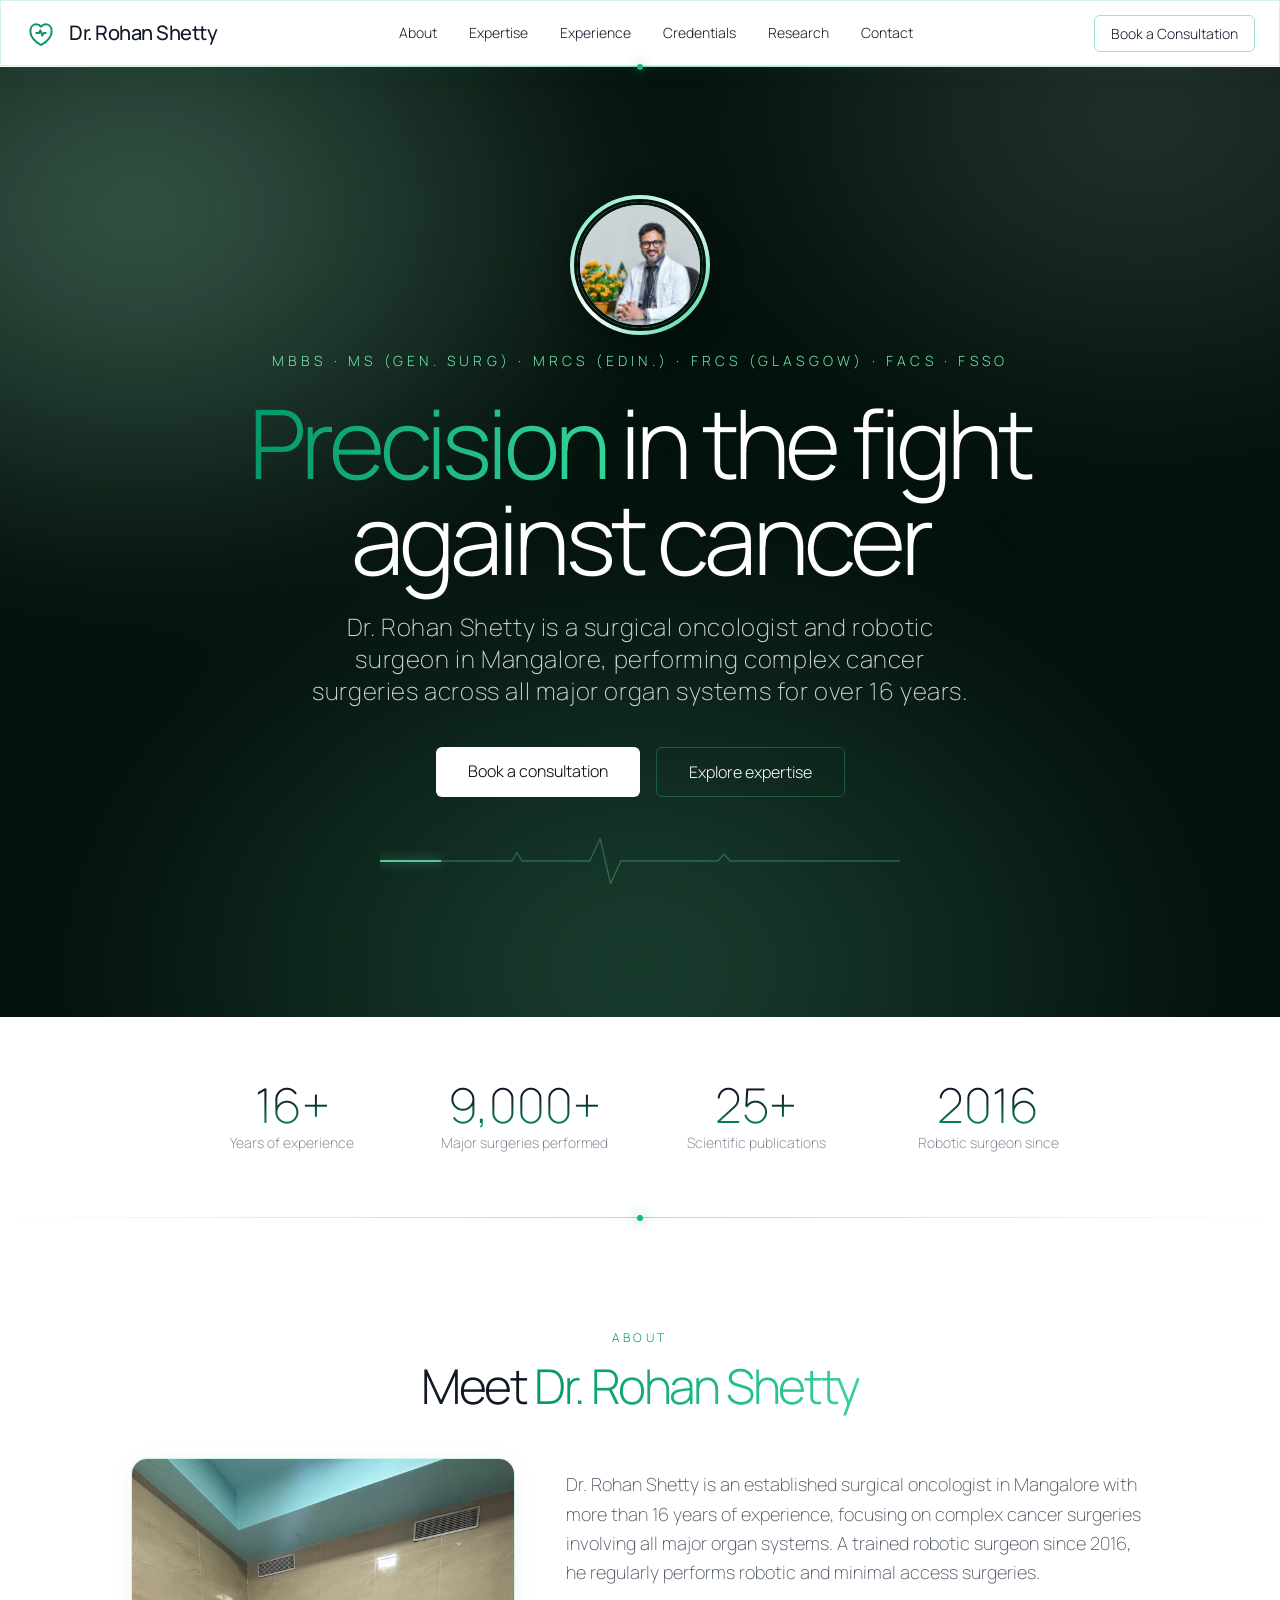
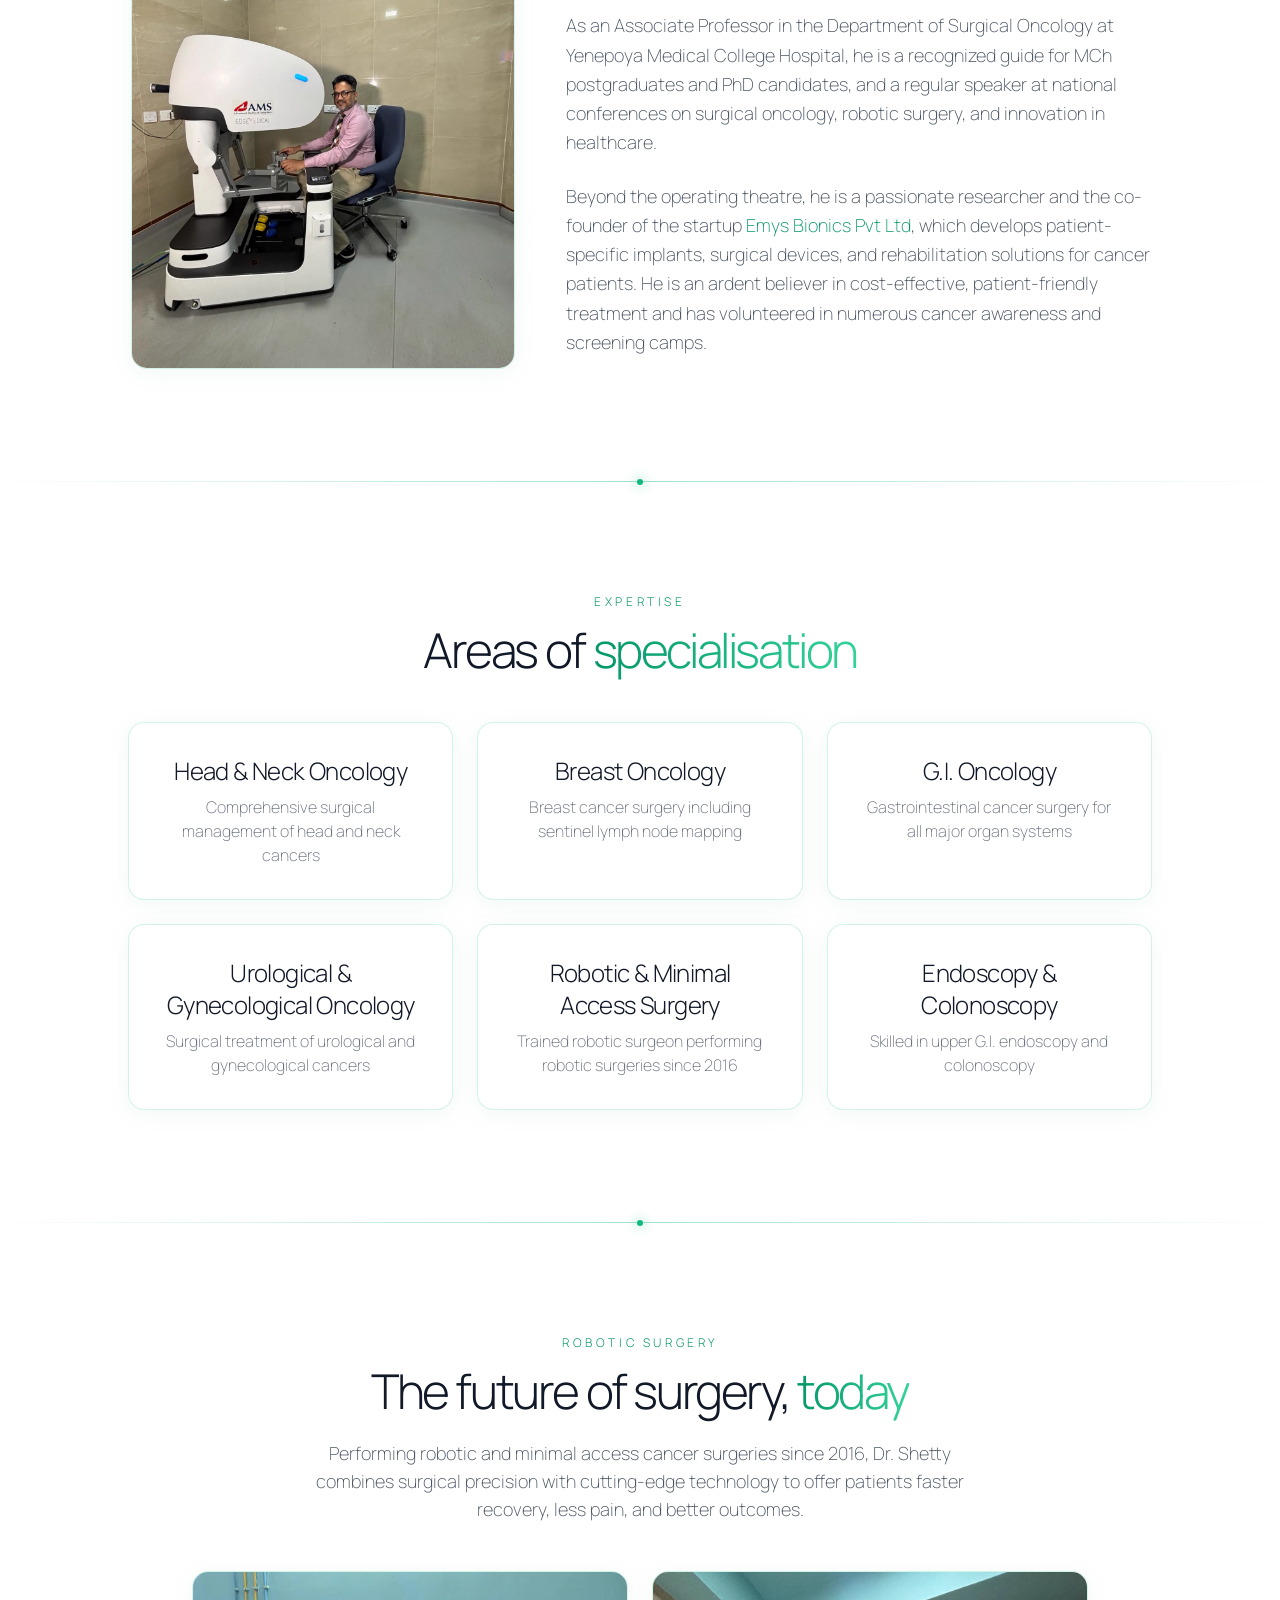
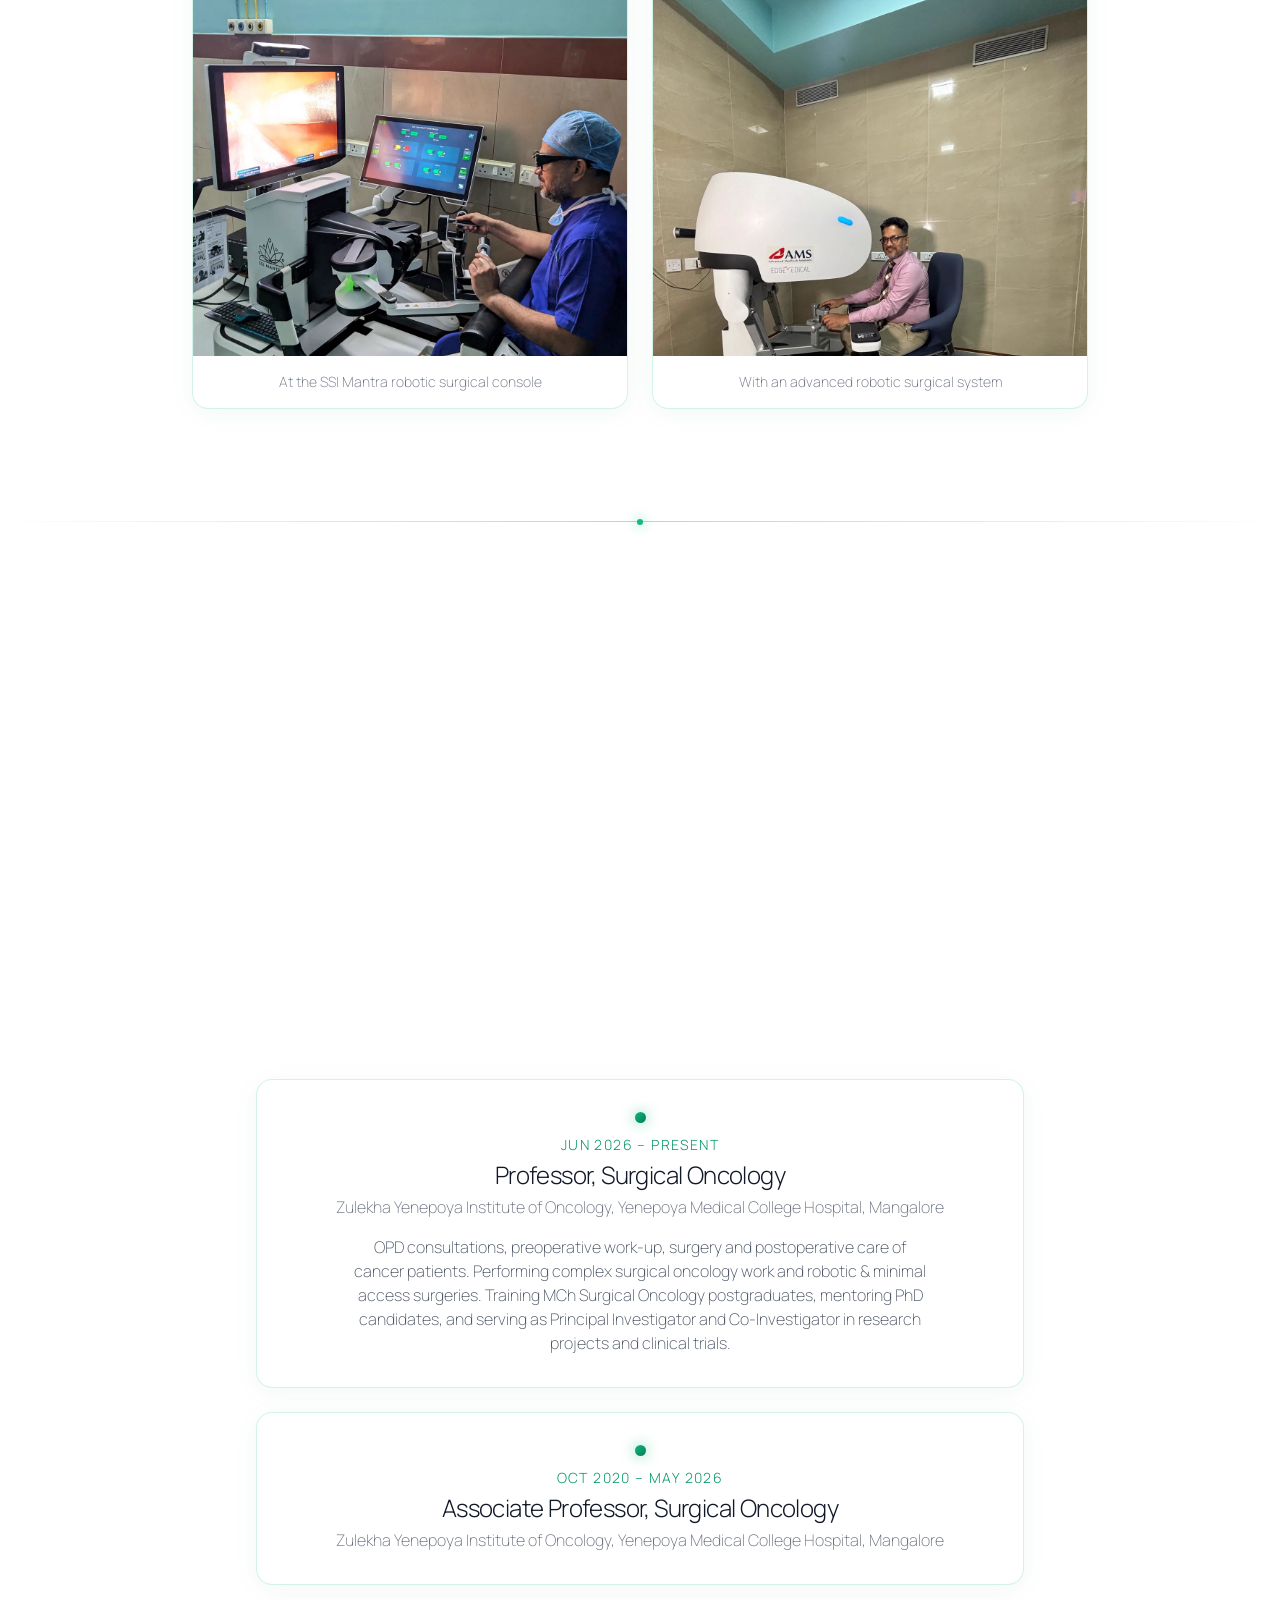
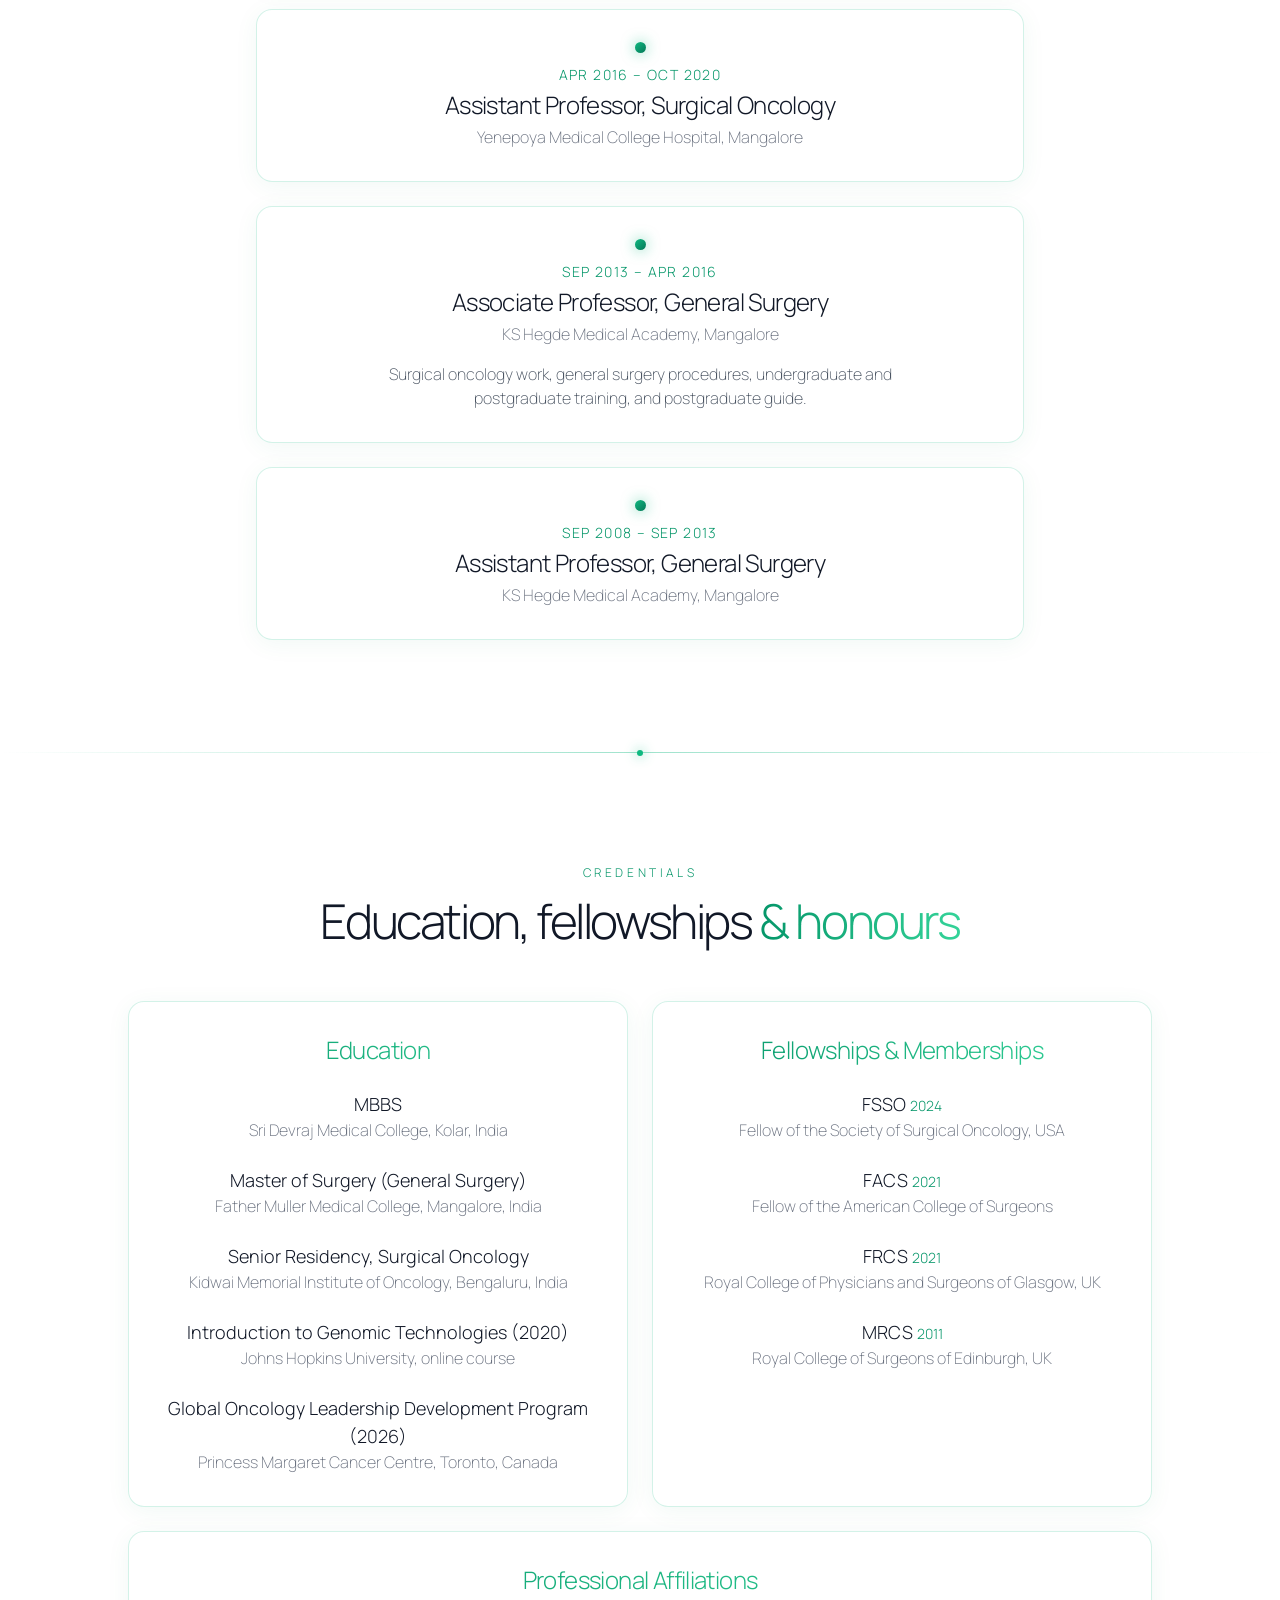
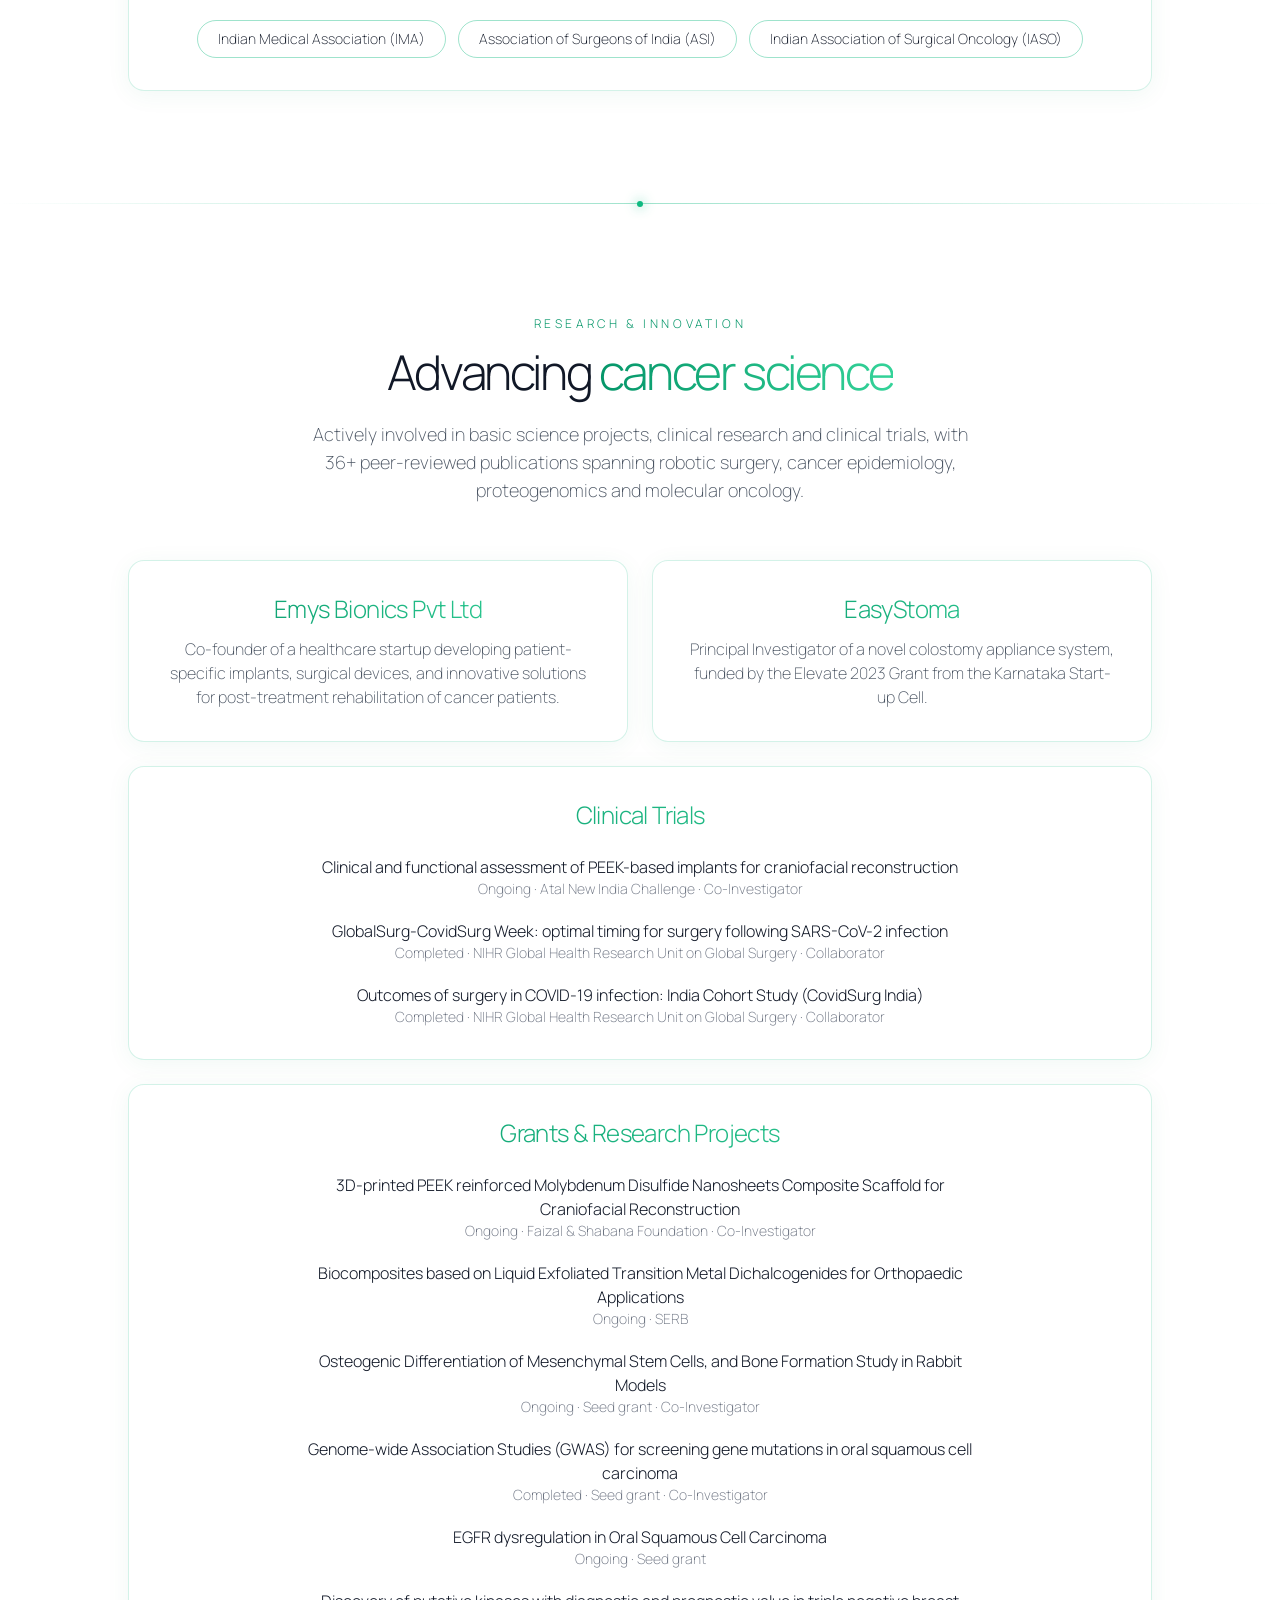
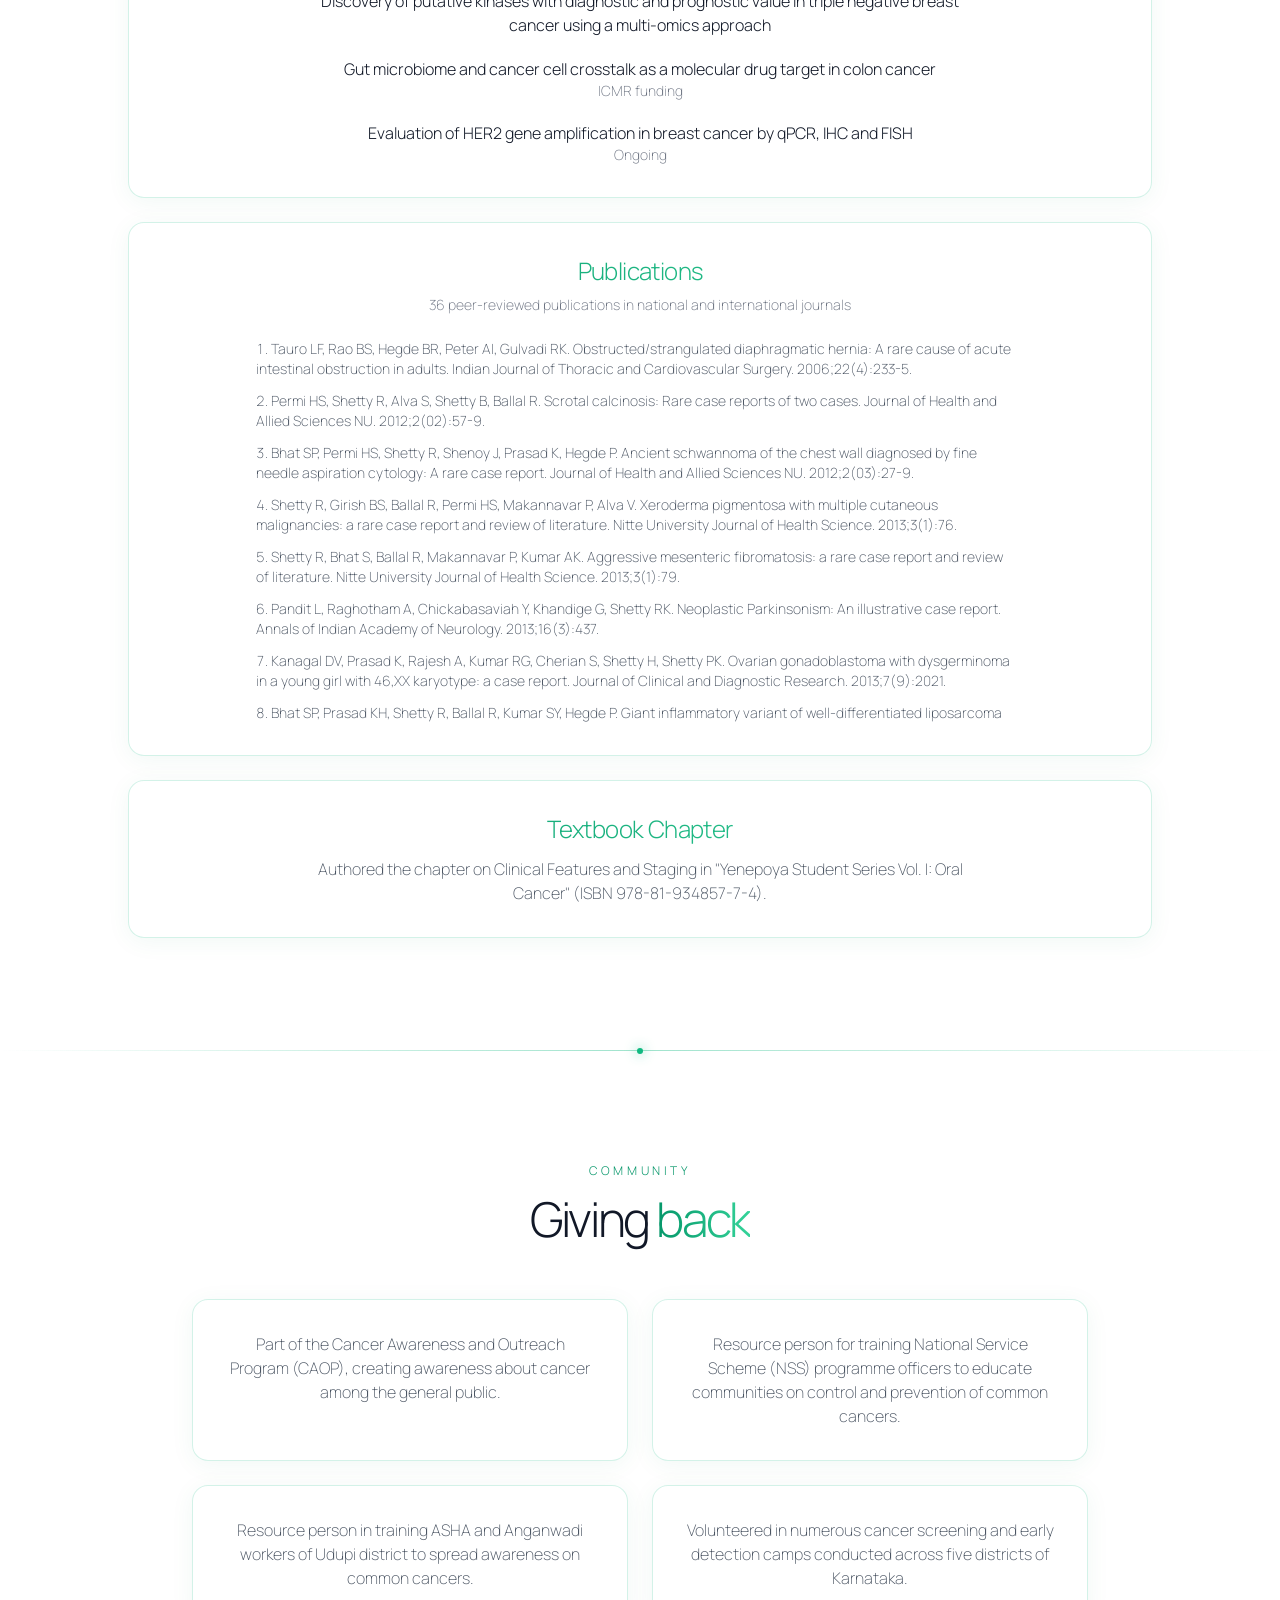
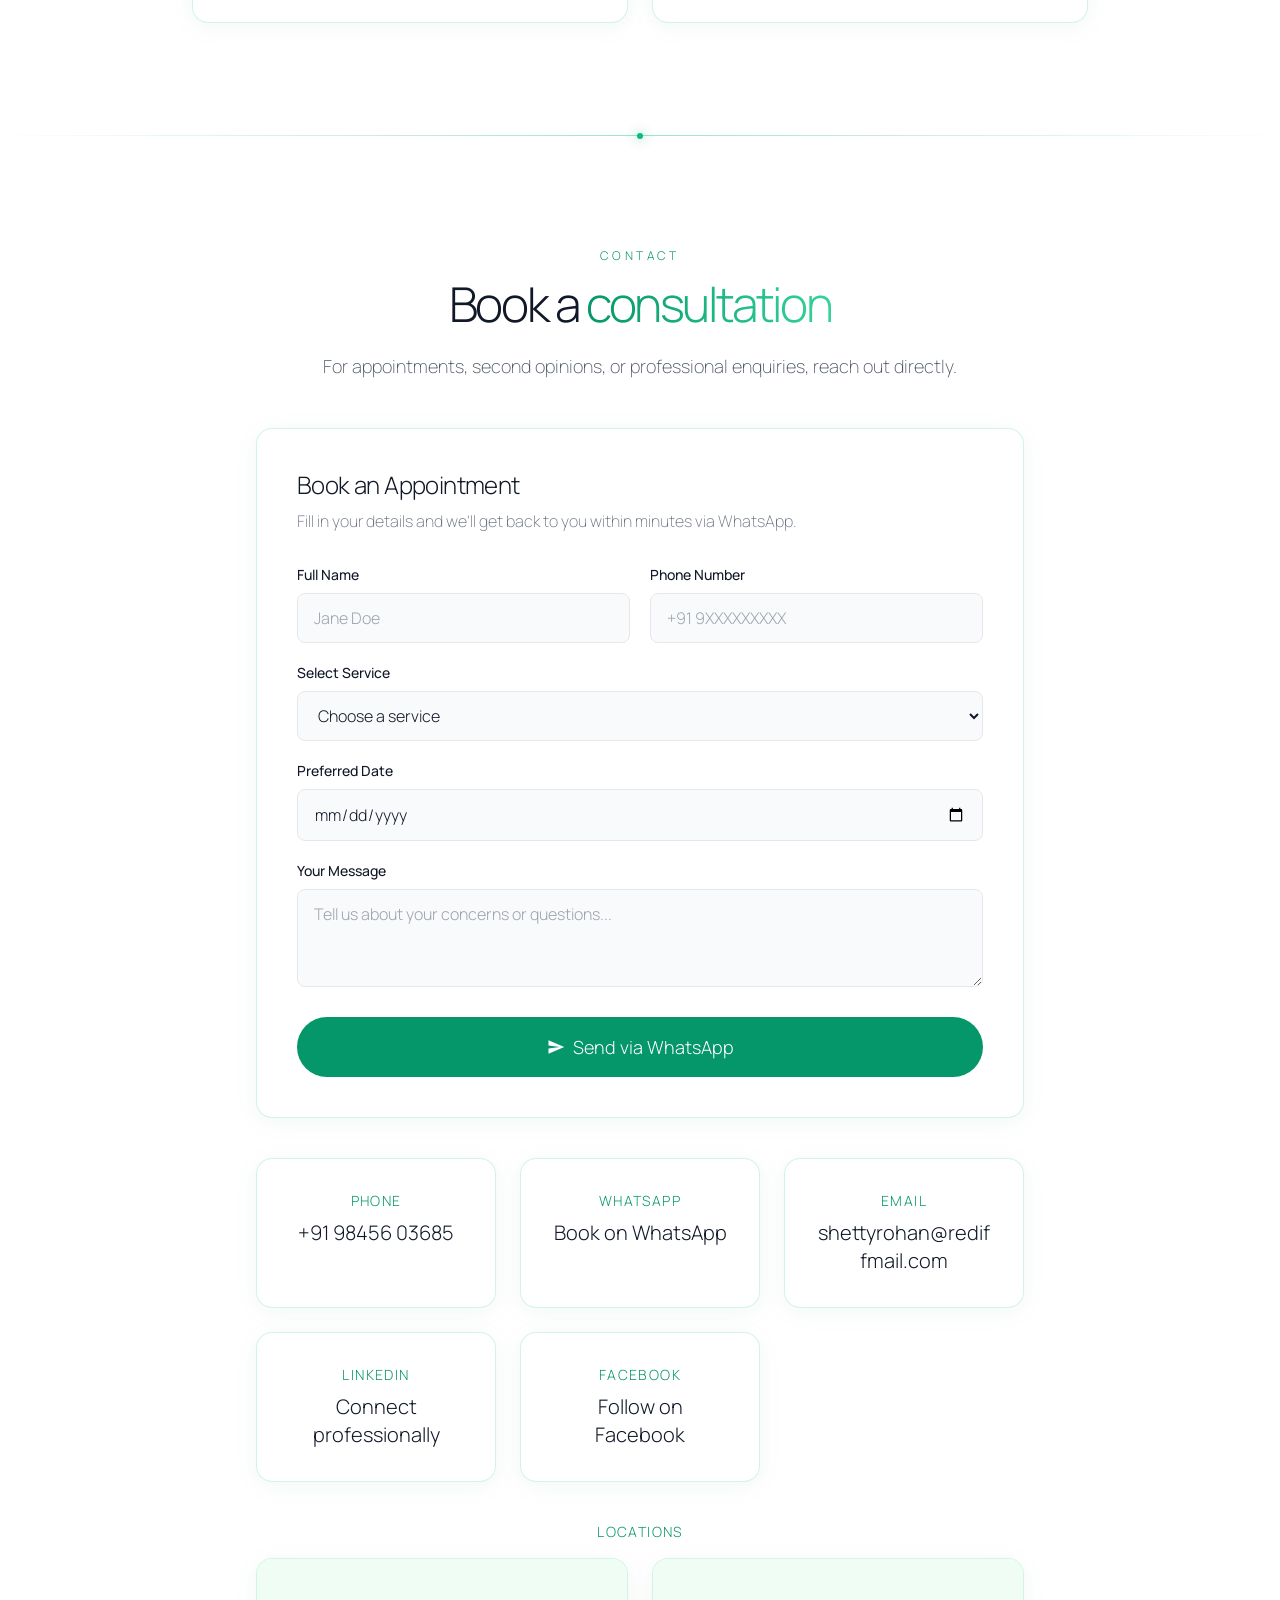
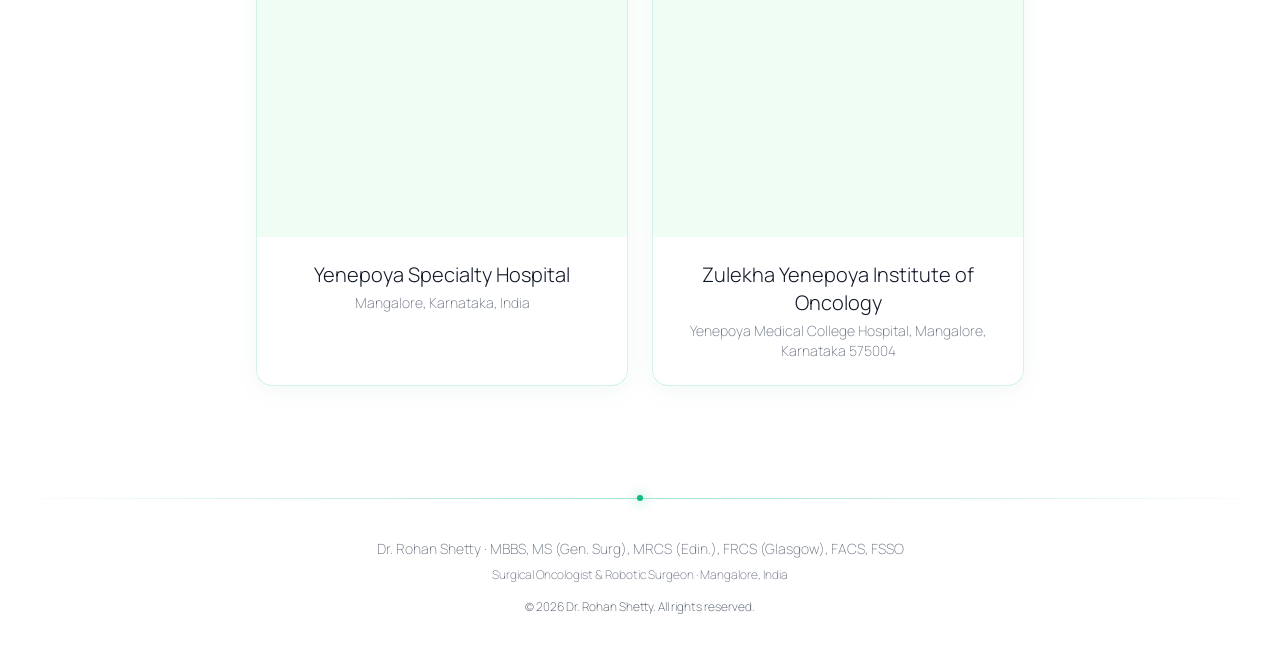
==== commit ab2e5f23: "Add full Book an Appointment form that sends details via WhatsApp Name, phone, service, preferred da" ====
--- a/index.html
+++ b/index.html
@@ -849,6 +849,49 @@
         <h2 class="text-4xl md:text-5xl font-light tracking-tighter mb-6 reveal">Book a <span class="gradient-text">consultation</span></h2>
         <p class="text-gray-600 text-lg font-extralight mb-12 reveal">For appointments, second opinions, or professional enquiries, reach out directly.</p>
 
+        <div class="glass rounded-2xl p-8 md:p-10 text-left reveal mb-10">
+          <h3 class="text-2xl font-light tracking-tight mb-2">Book an Appointment</h3>
+          <p class="text-gray-500 font-extralight mb-8">Fill in your details and we'll get back to you within minutes via WhatsApp.</p>
+          <form id="appointmentForm" novalidate>
+            <div class="grid grid-cols-1 sm:grid-cols-2 gap-5 mb-5">
+              <div>
+                <label for="apptName" class="block text-sm font-medium mb-2">Full Name</label>
+                <input type="text" id="apptName" name="name" placeholder="Jane Doe" required class="w-full rounded-lg border border-gray-200 bg-gray-50 px-4 py-3 text-base font-light focus:outline-none focus:ring-2 focus:ring-emerald-400/50 focus:border-emerald-400">
+              </div>
+              <div>
+                <label for="apptPhone" class="block text-sm font-medium mb-2">Phone Number</label>
+                <input type="tel" id="apptPhone" name="phone" placeholder="+91 9XXXXXXXXX" required class="w-full rounded-lg border border-gray-200 bg-gray-50 px-4 py-3 text-base font-light focus:outline-none focus:ring-2 focus:ring-emerald-400/50 focus:border-emerald-400">
+              </div>
+            </div>
+            <div class="mb-5">
+              <label for="apptService" class="block text-sm font-medium mb-2">Select Service</label>
+              <select id="apptService" name="service" required class="w-full rounded-lg border border-gray-200 bg-gray-50 px-4 py-3 text-base font-light focus:outline-none focus:ring-2 focus:ring-emerald-400/50 focus:border-emerald-400">
+                <option value="" disabled selected>Choose a service</option>
+                <option>General Consultation</option>
+                <option>Head &amp; Neck Oncology</option>
+                <option>Breast Oncology</option>
+                <option>G.I. Oncology</option>
+                <option>Urological &amp; Gynecological Oncology</option>
+                <option>Robotic &amp; Minimal Access Surgery</option>
+                <option>Endoscopy &amp; Colonoscopy</option>
+                <option>Second Opinion</option>
+              </select>
+            </div>
+            <div class="mb-5">
+              <label for="apptDate" class="block text-sm font-medium mb-2">Preferred Date</label>
+              <input type="date" id="apptDate" name="date" class="w-full rounded-lg border border-gray-200 bg-gray-50 px-4 py-3 text-base font-light focus:outline-none focus:ring-2 focus:ring-emerald-400/50 focus:border-emerald-400">
+            </div>
+            <div class="mb-6">
+              <label for="apptMessage" class="block text-sm font-medium mb-2">Your Message</label>
+              <textarea id="apptMessage" name="message" rows="3" placeholder="Tell us about your concerns or questions..." class="w-full rounded-lg border border-gray-200 bg-gray-50 px-4 py-3 text-base font-light resize-y focus:outline-none focus:ring-2 focus:ring-emerald-400/50 focus:border-emerald-400"></textarea>
+            </div>
+            <button type="submit" class="w-full flex items-center justify-center gap-2 rounded-full bg-emerald-600 text-white font-light text-lg py-4 hover:bg-emerald-700 transition-all">
+              <svg width="18" height="18" viewBox="0 0 24 24" fill="currentColor" aria-hidden="true"><path d="M2 21l21-9L2 3v7l15 2-15 2z"/></svg>
+              Send via WhatsApp
+            </button>
+          </form>
+        </div>
+
         <div class="grid grid-cols-1 sm:grid-cols-2 lg:grid-cols-3 gap-6 mb-10">
           <a href="tel:+919845603685" class="glass rounded-2xl p-8 text-center hover:border-emerald-300/40 transition-all block reveal">
             <p class="text-emerald-600 text-sm tracking-widest mb-2">PHONE</p>
@@ -959,6 +1002,34 @@
     document.querySelectorAll('[data-count]').forEach(el => counterObserver.observe(el));
 
     document.getElementById('year').textContent = new Date().getFullYear();
+
+    // Appointment form -> pre-filled WhatsApp message (no backend needed for a static site).
+    const appointmentForm = document.getElementById('appointmentForm');
+    appointmentForm.addEventListener('submit', (e) => {
+      e.preventDefault();
+      if (!appointmentForm.reportValidity()) return;
+      const data = new FormData(appointmentForm);
+      const name = data.get('name').trim();
+      const phone = data.get('phone').trim();
+      const service = data.get('service');
+      const date = data.get('date');
+      const message = data.get('message').trim();
+
+      const lines = [
+        `Hi, I'd like to book an appointment with Dr. Rohan Shetty.`,
+        `Name: ${name}`,
+        `Phone: ${phone}`,
+        `Service: ${service}`,
+      ];
+      if (date) {
+        const formattedDate = new Date(date + 'T00:00:00').toLocaleDateString('en-IN', { day: 'numeric', month: 'long', year: 'numeric' });
+        lines.push(`Preferred date: ${formattedDate}`);
+      }
+      if (message) lines.push(`Message: ${message}`);
+
+      const url = `https://wa.me/919845603685?text=${encodeURIComponent(lines.join('\n'))}`;
+      window.open(url, '_blank', 'noopener');
+    });
 
     // Load the Spline 3D background after first paint so it never blocks the hero.
     // The CSS aurora glow behind it is always visible, so if Spline is slow or blocked, nothing looks broken.
--- a/styles.css
+++ b/styles.css
@@ -1 +1 @@
-*,:after,:before{--tw-border-spacing-x:0;--tw-border-spacing-y:0;--tw-translate-x:0;--tw-translate-y:0;--tw-rotate:0;--tw-skew-x:0;--tw-skew-y:0;--tw-scale-x:1;--tw-scale-y:1;--tw-pan-x: ;--tw-pan-y: ;--tw-pinch-zoom: ;--tw-scroll-snap-strictness:proximity;--tw-gradient-from-position: ;--tw-gradient-via-position: ;--tw-gradient-to-position: ;--tw-ordinal: ;--tw-slashed-zero: ;--tw-numeric-figure: ;--tw-numeric-spacing: ;--tw-numeric-fraction: ;--tw-ring-inset: ;--tw-ring-offset-width:0px;--tw-ring-offset-color:#fff;--tw-ring-color:rgba(59,130,246,.5);--tw-ring-offset-shadow:0 0 #0000;--tw-ring-shadow:0 0 #0000;--tw-shadow:0 0 #0000;--tw-shadow-colored:0 0 #0000;--tw-blur: ;--tw-brightness: ;--tw-contrast: ;--tw-grayscale: ;--tw-hue-rotate: ;--tw-invert: ;--tw-saturate: ;--tw-sepia: ;--tw-drop-shadow: ;--tw-backdrop-blur: ;--tw-backdrop-brightness: ;--tw-backdrop-contrast: ;--tw-backdrop-grayscale: ;--tw-backdrop-hue-rotate: ;--tw-backdrop-invert: ;--tw-backdrop-opacity: ;--tw-backdrop-saturate: ;--tw-backdrop-sepia: ;--tw-contain-size: ;--tw-contain-layout: ;--tw-contain-paint: ;--tw-contain-style: }::backdrop{--tw-border-spacing-x:0;--tw-border-spacing-y:0;--tw-translate-x:0;--tw-translate-y:0;--tw-rotate:0;--tw-skew-x:0;--tw-skew-y:0;--tw-scale-x:1;--tw-scale-y:1;--tw-pan-x: ;--tw-pan-y: ;--tw-pinch-zoom: ;--tw-scroll-snap-strictness:proximity;--tw-gradient-from-position: ;--tw-gradient-via-position: ;--tw-gradient-to-position: ;--tw-ordinal: ;--tw-slashed-zero: ;--tw-numeric-figure: ;--tw-numeric-spacing: ;--tw-numeric-fraction: ;--tw-ring-inset: ;--tw-ring-offset-width:0px;--tw-ring-offset-color:#fff;--tw-ring-color:rgba(59,130,246,.5);--tw-ring-offset-shadow:0 0 #0000;--tw-ring-shadow:0 0 #0000;--tw-shadow:0 0 #0000;--tw-shadow-colored:0 0 #0000;--tw-blur: ;--tw-brightness: ;--tw-contrast: ;--tw-grayscale: ;--tw-hue-rotate: ;--tw-invert: ;--tw-saturate: ;--tw-sepia: ;--tw-drop-shadow: ;--tw-backdrop-blur: ;--tw-backdrop-brightness: ;--tw-backdrop-contrast: ;--tw-backdrop-grayscale: ;--tw-backdrop-hue-rotate: ;--tw-backdrop-invert: ;--tw-backdrop-opacity: ;--tw-backdrop-saturate: ;--tw-backdrop-sepia: ;--tw-contain-size: ;--tw-contain-layout: ;--tw-contain-paint: ;--tw-contain-style: }/*! tailwindcss v3.4.19 | MIT License | https://tailwindcss.com*/*,:after,:before{box-sizing:border-box;border:0 solid #e5e7eb}:after,:before{--tw-content:""}:host,html{line-height:1.5;-webkit-text-size-adjust:100%;-moz-tab-size:4;-o-tab-size:4;tab-size:4;font-family:ui-sans-serif,system-ui,sans-serif,Apple Color Emoji,Segoe UI Emoji,Segoe UI Symbol,Noto Color Emoji;font-feature-settings:normal;font-variation-settings:normal;-webkit-tap-highlight-color:transparent}body{margin:0;line-height:inherit}hr{height:0;color:inherit;border-top-width:1px}abbr:where([title]){-webkit-text-decoration:underline dotted;text-decoration:underline dotted}h1,h2,h3,h4,h5,h6{font-size:inherit;font-weight:inherit}a{color:inherit;text-decoration:inherit}b,strong{font-weight:bolder}code,kbd,pre,samp{font-family:ui-monospace,SFMono-Regular,Menlo,Monaco,Consolas,Liberation Mono,Courier New,monospace;font-feature-settings:normal;font-variation-settings:normal;font-size:1em}small{font-size:80%}sub,sup{font-size:75%;line-height:0;position:relative;vertical-align:baseline}sub{bottom:-.25em}sup{top:-.5em}table{text-indent:0;border-color:inherit;border-collapse:collapse}button,input,optgroup,select,textarea{font-family:inherit;font-feature-settings:inherit;font-variation-settings:inherit;font-size:100%;font-weight:inherit;line-height:inherit;letter-spacing:inherit;color:inherit;margin:0;padding:0}button,select{text-transform:none}button,input:where([type=button]),input:where([type=reset]),input:where([type=submit]){-webkit-appearance:button;background-color:transparent;background-image:none}:-moz-focusring{outline:auto}:-moz-ui-invalid{box-shadow:none}progress{vertical-align:baseline}::-webkit-inner-spin-button,::-webkit-outer-spin-button{height:auto}[type=search]{-webkit-appearance:textfield;outline-offset:-2px}::-webkit-search-decoration{-webkit-appearance:none}::-webkit-file-upload-button{-webkit-appearance:button;font:inherit}summary{display:list-item}blockquote,dd,dl,figure,h1,h2,h3,h4,h5,h6,hr,p,pre{margin:0}fieldset{margin:0}fieldset,legend{padding:0}menu,ol,ul{list-style:none;margin:0;padding:0}dialog{padding:0}textarea{resize:vertical}input::-moz-placeholder,textarea::-moz-placeholder{opacity:1;color:#9ca3af}input::placeholder,textarea::placeholder{opacity:1;color:#9ca3af}[role=button],button{cursor:pointer}:disabled{cursor:default}audio,canvas,embed,iframe,img,object,svg,video{display:block;vertical-align:middle}img,video{max-width:100%;height:auto}[hidden]:where(:not([hidden=until-found])){display:none}.container{width:100%}@media (min-width:640px){.container{max-width:640px}}@media (min-width:768px){.container{max-width:768px}}@media (min-width:1024px){.container{max-width:1024px}}@media (min-width:1280px){.container{max-width:1280px}}@media (min-width:1536px){.container{max-width:1536px}}.visible{visibility:visible}.static{position:static}.fixed{position:fixed}.absolute{position:absolute}.relative{position:relative}.sticky{position:sticky}.left-0{left:0}.right-0{right:0}.top-0{top:0}.z-10{z-index:10}.z-50{z-index:50}.mx-auto{margin-left:auto;margin-right:auto}.mb-1{margin-bottom:.25rem}.mb-1\.5{margin-bottom:.375rem}.mb-10{margin-bottom:2.5rem}.mb-12{margin-bottom:3rem}.mb-14{margin-bottom:3.5rem}.mb-2{margin-bottom:.5rem}.mb-3{margin-bottom:.75rem}.mb-4{margin-bottom:1rem}.mb-6{margin-bottom:1.5rem}.ml-3{margin-left:.75rem}.mt-4{margin-top:1rem}.mt-6{margin-top:1.5rem}.block{display:block}.flex{display:flex}.grid{display:grid}.hidden{display:none}.h-10{height:2.5rem}.h-72{height:18rem}.h-8{height:2rem}.h-auto{height:auto}.h-px{height:1px}.max-h-96{max-height:24rem}.min-h-screen{min-height:100vh}.w-10{width:2.5rem}.w-5{width:1.25rem}.w-8{width:2rem}.w-full{width:100%}.max-w-2xl{max-width:42rem}.max-w-3xl{max-width:48rem}.max-w-4xl{max-width:56rem}.max-w-5xl{max-width:64rem}.max-w-sm{max-width:24rem}.max-w-xl{max-width:36rem}.transform{transform:translate(var(--tw-translate-x),var(--tw-translate-y)) rotate(var(--tw-rotate)) skewX(var(--tw-skew-x)) skewY(var(--tw-skew-y)) scaleX(var(--tw-scale-x)) scaleY(var(--tw-scale-y))}.resize{resize:both}.list-inside{list-style-position:inside}.list-decimal{list-style-type:decimal}.grid-cols-1{grid-template-columns:repeat(1,minmax(0,1fr))}.grid-cols-2{grid-template-columns:repeat(2,minmax(0,1fr))}.flex-col{flex-direction:column}.flex-wrap{flex-wrap:wrap}.items-center{align-items:center}.justify-center{justify-content:center}.justify-between{justify-content:space-between}.gap-12{gap:3rem}.gap-3{gap:.75rem}.gap-6{gap:1.5rem}.gap-8{gap:2rem}.space-x-8>:not([hidden])~:not([hidden]){--tw-space-x-reverse:0;margin-right:calc(2rem*var(--tw-space-x-reverse));margin-left:calc(2rem*(1 - var(--tw-space-x-reverse)))}.space-y-3>:not([hidden])~:not([hidden]){--tw-space-y-reverse:0;margin-top:calc(.75rem*(1 - var(--tw-space-y-reverse)));margin-bottom:calc(.75rem*var(--tw-space-y-reverse))}.space-y-4>:not([hidden])~:not([hidden]){--tw-space-y-reverse:0;margin-top:calc(1rem*(1 - var(--tw-space-y-reverse)));margin-bottom:calc(1rem*var(--tw-space-y-reverse))}.space-y-5>:not([hidden])~:not([hidden]){--tw-space-y-reverse:0;margin-top:calc(1.25rem*(1 - var(--tw-space-y-reverse)));margin-bottom:calc(1.25rem*var(--tw-space-y-reverse))}.space-y-6>:not([hidden])~:not([hidden]){--tw-space-y-reverse:0;margin-top:calc(1.5rem*(1 - var(--tw-space-y-reverse)));margin-bottom:calc(1.5rem*var(--tw-space-y-reverse))}.overflow-hidden{overflow:hidden}.overflow-y-auto{overflow-y:auto}.break-all{word-break:break-all}.rounded-2xl{border-radius:1rem}.rounded-full{border-radius:9999px}.rounded-md{border-radius:.375rem}.border{border-width:1px}.border-t{border-top-width:1px}.border-emerald-400\/30{border-color:rgba(52,211,153,.3)}.border-emerald-500\/30{border-color:rgba(16,185,129,.3)}.border-emerald-500\/40{border-color:rgba(16,185,129,.4)}.bg-gray-900{--tw-bg-opacity:1;background-color:rgb(17 24 39/var(--tw-bg-opacity,1))}.bg-transparent{background-color:transparent}.bg-white{--tw-bg-opacity:1;background-color:rgb(255 255 255/var(--tw-bg-opacity,1))}.object-cover{-o-object-fit:cover;object-fit:cover}.object-top{-o-object-position:top;object-position:top}.p-6{padding:1.5rem}.p-8{padding:2rem}.px-4{padding-left:1rem;padding-right:1rem}.px-5{padding-left:1.25rem;padding-right:1.25rem}.px-6{padding-left:1.5rem;padding-right:1.5rem}.px-8{padding-left:2rem;padding-right:2rem}.py-10{padding-top:2.5rem;padding-bottom:2.5rem}.py-16{padding-top:4rem;padding-bottom:4rem}.py-2{padding-top:.5rem;padding-bottom:.5rem}.py-20{padding-top:5rem;padding-bottom:5rem}.py-3{padding-top:.75rem;padding-bottom:.75rem}.py-4{padding-top:1rem;padding-bottom:1rem}.py-6{padding-top:1.5rem;padding-bottom:1.5rem}.pr-3{padding-right:.75rem}.text-left{text-align:left}.text-center{text-align:center}.text-2xl{font-size:1.5rem;line-height:2rem}.text-4xl{font-size:2.25rem;line-height:2.5rem}.text-base{font-size:1rem;line-height:1.5rem}.text-lg{font-size:1.125rem;line-height:1.75rem}.text-sm{font-size:.875rem;line-height:1.25rem}.text-xl{font-size:1.25rem;line-height:1.75rem}.text-xs{font-size:.75rem;line-height:1rem}.font-extralight{font-weight:200}.font-light{font-weight:300}.font-medium{font-weight:500}.uppercase{text-transform:uppercase}.leading-relaxed{line-height:1.625}.leading-tight{line-height:1.25}.tracking-\[0\.3em\]{letter-spacing:.3em}.tracking-tight{letter-spacing:-.025em}.tracking-tighter{letter-spacing:-.05em}.tracking-wide{letter-spacing:.025em}.tracking-widest{letter-spacing:.1em}.text-black{--tw-text-opacity:1;color:rgb(0 0 0/var(--tw-text-opacity,1))}.text-emerald-300{--tw-text-opacity:1;color:rgb(110 231 183/var(--tw-text-opacity,1))}.text-emerald-600{--tw-text-opacity:1;color:rgb(5 150 105/var(--tw-text-opacity,1))}.text-gray-300{--tw-text-opacity:1;color:rgb(209 213 219/var(--tw-text-opacity,1))}.text-gray-500{--tw-text-opacity:1;color:rgb(107 114 128/var(--tw-text-opacity,1))}.text-gray-600{--tw-text-opacity:1;color:rgb(75 85 99/var(--tw-text-opacity,1))}.text-gray-900{--tw-text-opacity:1;color:rgb(17 24 39/var(--tw-text-opacity,1))}.text-white{--tw-text-opacity:1;color:rgb(255 255 255/var(--tw-text-opacity,1))}.antialiased{-webkit-font-smoothing:antialiased;-moz-osx-font-smoothing:grayscale}.blur{--tw-blur:blur(8px)}.blur,.drop-shadow{filter:var(--tw-blur) var(--tw-brightness) var(--tw-contrast) var(--tw-grayscale) var(--tw-hue-rotate) var(--tw-invert) var(--tw-saturate) var(--tw-sepia) var(--tw-drop-shadow)}.drop-shadow{--tw-drop-shadow:drop-shadow(0 1px 2px rgba(0,0,0,.1)) drop-shadow(0 1px 1px rgba(0,0,0,.06))}.filter{filter:var(--tw-blur) var(--tw-brightness) var(--tw-contrast) var(--tw-grayscale) var(--tw-hue-rotate) var(--tw-invert) var(--tw-saturate) var(--tw-sepia) var(--tw-drop-shadow)}.backdrop-filter{-webkit-backdrop-filter:var(--tw-backdrop-blur) var(--tw-backdrop-brightness) var(--tw-backdrop-contrast) var(--tw-backdrop-grayscale) var(--tw-backdrop-hue-rotate) var(--tw-backdrop-invert) var(--tw-backdrop-opacity) var(--tw-backdrop-saturate) var(--tw-backdrop-sepia);backdrop-filter:var(--tw-backdrop-blur) var(--tw-backdrop-brightness) var(--tw-backdrop-contrast) var(--tw-backdrop-grayscale) var(--tw-backdrop-hue-rotate) var(--tw-backdrop-invert) var(--tw-backdrop-opacity) var(--tw-backdrop-saturate) var(--tw-backdrop-sepia)}.transition{transition-property:color,background-color,border-color,text-decoration-color,fill,stroke,opacity,box-shadow,transform,filter,-webkit-backdrop-filter;transition-property:color,background-color,border-color,text-decoration-color,fill,stroke,opacity,box-shadow,transform,filter,backdrop-filter;transition-property:color,background-color,border-color,text-decoration-color,fill,stroke,opacity,box-shadow,transform,filter,backdrop-filter,-webkit-backdrop-filter;transition-timing-function:cubic-bezier(.4,0,.2,1);transition-duration:.15s}.transition-all{transition-property:all;transition-timing-function:cubic-bezier(.4,0,.2,1);transition-duration:.15s}.transition-colors{transition-property:color,background-color,border-color,text-decoration-color,fill,stroke;transition-timing-function:cubic-bezier(.4,0,.2,1);transition-duration:.15s}.transition-opacity{transition-property:opacity;transition-timing-function:cubic-bezier(.4,0,.2,1);transition-duration:.15s}.transition-transform{transition-property:transform;transition-timing-function:cubic-bezier(.4,0,.2,1);transition-duration:.15s}.ease-in-out{transition-timing-function:cubic-bezier(.4,0,.2,1)}.hover\:border-emerald-300\/40:hover{border-color:rgba(110,231,183,.4)}.hover\:bg-emerald-400\/10:hover{background-color:rgba(52,211,153,.1)}.hover\:bg-emerald-500\/10:hover{background-color:rgba(16,185,129,.1)}.hover\:bg-opacity-90:hover{--tw-bg-opacity:0.9}.hover\:text-emerald-600:hover{--tw-text-opacity:1;color:rgb(5 150 105/var(--tw-text-opacity,1))}@media (min-width:640px){.sm\:grid-cols-2{grid-template-columns:repeat(2,minmax(0,1fr))}.sm\:flex-row{flex-direction:row}}@media (min-width:768px){.md\:mb-10{margin-bottom:2.5rem}.md\:mb-6{margin-bottom:1.5rem}.md\:block{display:block}.md\:flex{display:flex}.md\:hidden{display:none}.md\:h-96{height:24rem}.md\:w-2\/5{width:40%}.md\:w-3\/5{width:60%}.md\:grid-cols-2{grid-template-columns:repeat(2,minmax(0,1fr))}.md\:grid-cols-4{grid-template-columns:repeat(4,minmax(0,1fr))}.md\:flex-row{flex-direction:row}.md\:gap-4{gap:1rem}.md\:py-28{padding-top:7rem;padding-bottom:7rem}.md\:py-32{padding-top:8rem;padding-bottom:8rem}.md\:text-left{text-align:left}.md\:text-2xl{font-size:1.5rem;line-height:2rem}.md\:text-5xl{font-size:3rem;line-height:1}.md\:text-7xl{font-size:4.5rem;line-height:1}.md\:text-sm{font-size:.875rem;line-height:1.25rem}.md\:text-xl{font-size:1.25rem;line-height:1.75rem}}@media (min-width:1024px){.lg\:grid-cols-3{grid-template-columns:repeat(3,minmax(0,1fr))}.lg\:text-8xl{font-size:6rem;line-height:1}}+*,:after,:before{--tw-border-spacing-x:0;--tw-border-spacing-y:0;--tw-translate-x:0;--tw-translate-y:0;--tw-rotate:0;--tw-skew-x:0;--tw-skew-y:0;--tw-scale-x:1;--tw-scale-y:1;--tw-pan-x: ;--tw-pan-y: ;--tw-pinch-zoom: ;--tw-scroll-snap-strictness:proximity;--tw-gradient-from-position: ;--tw-gradient-via-position: ;--tw-gradient-to-position: ;--tw-ordinal: ;--tw-slashed-zero: ;--tw-numeric-figure: ;--tw-numeric-spacing: ;--tw-numeric-fraction: ;--tw-ring-inset: ;--tw-ring-offset-width:0px;--tw-ring-offset-color:#fff;--tw-ring-color:rgba(59,130,246,.5);--tw-ring-offset-shadow:0 0 #0000;--tw-ring-shadow:0 0 #0000;--tw-shadow:0 0 #0000;--tw-shadow-colored:0 0 #0000;--tw-blur: ;--tw-brightness: ;--tw-contrast: ;--tw-grayscale: ;--tw-hue-rotate: ;--tw-invert: ;--tw-saturate: ;--tw-sepia: ;--tw-drop-shadow: ;--tw-backdrop-blur: ;--tw-backdrop-brightness: ;--tw-backdrop-contrast: ;--tw-backdrop-grayscale: ;--tw-backdrop-hue-rotate: ;--tw-backdrop-invert: ;--tw-backdrop-opacity: ;--tw-backdrop-saturate: ;--tw-backdrop-sepia: ;--tw-contain-size: ;--tw-contain-layout: ;--tw-contain-paint: ;--tw-contain-style: }::backdrop{--tw-border-spacing-x:0;--tw-border-spacing-y:0;--tw-translate-x:0;--tw-translate-y:0;--tw-rotate:0;--tw-skew-x:0;--tw-skew-y:0;--tw-scale-x:1;--tw-scale-y:1;--tw-pan-x: ;--tw-pan-y: ;--tw-pinch-zoom: ;--tw-scroll-snap-strictness:proximity;--tw-gradient-from-position: ;--tw-gradient-via-position: ;--tw-gradient-to-position: ;--tw-ordinal: ;--tw-slashed-zero: ;--tw-numeric-figure: ;--tw-numeric-spacing: ;--tw-numeric-fraction: ;--tw-ring-inset: ;--tw-ring-offset-width:0px;--tw-ring-offset-color:#fff;--tw-ring-color:rgba(59,130,246,.5);--tw-ring-offset-shadow:0 0 #0000;--tw-ring-shadow:0 0 #0000;--tw-shadow:0 0 #0000;--tw-shadow-colored:0 0 #0000;--tw-blur: ;--tw-brightness: ;--tw-contrast: ;--tw-grayscale: ;--tw-hue-rotate: ;--tw-invert: ;--tw-saturate: ;--tw-sepia: ;--tw-drop-shadow: ;--tw-backdrop-blur: ;--tw-backdrop-brightness: ;--tw-backdrop-contrast: ;--tw-backdrop-grayscale: ;--tw-backdrop-hue-rotate: ;--tw-backdrop-invert: ;--tw-backdrop-opacity: ;--tw-backdrop-saturate: ;--tw-backdrop-sepia: ;--tw-contain-size: ;--tw-contain-layout: ;--tw-contain-paint: ;--tw-contain-style: }/*! tailwindcss v3.4.19 | MIT License | https://tailwindcss.com*/*,:after,:before{box-sizing:border-box;border:0 solid #e5e7eb}:after,:before{--tw-content:""}:host,html{line-height:1.5;-webkit-text-size-adjust:100%;-moz-tab-size:4;-o-tab-size:4;tab-size:4;font-family:ui-sans-serif,system-ui,sans-serif,Apple Color Emoji,Segoe UI Emoji,Segoe UI Symbol,Noto Color Emoji;font-feature-settings:normal;font-variation-settings:normal;-webkit-tap-highlight-color:transparent}body{margin:0;line-height:inherit}hr{height:0;color:inherit;border-top-width:1px}abbr:where([title]){-webkit-text-decoration:underline dotted;text-decoration:underline dotted}h1,h2,h3,h4,h5,h6{font-size:inherit;font-weight:inherit}a{color:inherit;text-decoration:inherit}b,strong{font-weight:bolder}code,kbd,pre,samp{font-family:ui-monospace,SFMono-Regular,Menlo,Monaco,Consolas,Liberation Mono,Courier New,monospace;font-feature-settings:normal;font-variation-settings:normal;font-size:1em}small{font-size:80%}sub,sup{font-size:75%;line-height:0;position:relative;vertical-align:baseline}sub{bottom:-.25em}sup{top:-.5em}table{text-indent:0;border-color:inherit;border-collapse:collapse}button,input,optgroup,select,textarea{font-family:inherit;font-feature-settings:inherit;font-variation-settings:inherit;font-size:100%;font-weight:inherit;line-height:inherit;letter-spacing:inherit;color:inherit;margin:0;padding:0}button,select{text-transform:none}button,input:where([type=button]),input:where([type=reset]),input:where([type=submit]){-webkit-appearance:button;background-color:transparent;background-image:none}:-moz-focusring{outline:auto}:-moz-ui-invalid{box-shadow:none}progress{vertical-align:baseline}::-webkit-inner-spin-button,::-webkit-outer-spin-button{height:auto}[type=search]{-webkit-appearance:textfield;outline-offset:-2px}::-webkit-search-decoration{-webkit-appearance:none}::-webkit-file-upload-button{-webkit-appearance:button;font:inherit}summary{display:list-item}blockquote,dd,dl,figure,h1,h2,h3,h4,h5,h6,hr,p,pre{margin:0}fieldset{margin:0}fieldset,legend{padding:0}menu,ol,ul{list-style:none;margin:0;padding:0}dialog{padding:0}textarea{resize:vertical}input::-moz-placeholder,textarea::-moz-placeholder{opacity:1;color:#9ca3af}input::placeholder,textarea::placeholder{opacity:1;color:#9ca3af}[role=button],button{cursor:pointer}:disabled{cursor:default}audio,canvas,embed,iframe,img,object,svg,video{display:block;vertical-align:middle}img,video{max-width:100%;height:auto}[hidden]:where(:not([hidden=until-found])){display:none}.container{width:100%}@media (min-width:640px){.container{max-width:640px}}@media (min-width:768px){.container{max-width:768px}}@media (min-width:1024px){.container{max-width:1024px}}@media (min-width:1280px){.container{max-width:1280px}}@media (min-width:1536px){.container{max-width:1536px}}.visible{visibility:visible}.static{position:static}.fixed{position:fixed}.absolute{position:absolute}.relative{position:relative}.sticky{position:sticky}.left-0{left:0}.right-0{right:0}.top-0{top:0}.z-10{z-index:10}.z-50{z-index:50}.mx-auto{margin-left:auto;margin-right:auto}.mb-1{margin-bottom:.25rem}.mb-1\.5{margin-bottom:.375rem}.mb-10{margin-bottom:2.5rem}.mb-12{margin-bottom:3rem}.mb-14{margin-bottom:3.5rem}.mb-2{margin-bottom:.5rem}.mb-3{margin-bottom:.75rem}.mb-4{margin-bottom:1rem}.mb-5{margin-bottom:1.25rem}.mb-6{margin-bottom:1.5rem}.mb-8{margin-bottom:2rem}.ml-3{margin-left:.75rem}.mt-4{margin-top:1rem}.mt-6{margin-top:1.5rem}.block{display:block}.flex{display:flex}.grid{display:grid}.hidden{display:none}.h-10{height:2.5rem}.h-72{height:18rem}.h-8{height:2rem}.h-auto{height:auto}.h-px{height:1px}.max-h-96{max-height:24rem}.min-h-screen{min-height:100vh}.w-10{width:2.5rem}.w-5{width:1.25rem}.w-8{width:2rem}.w-full{width:100%}.max-w-2xl{max-width:42rem}.max-w-3xl{max-width:48rem}.max-w-4xl{max-width:56rem}.max-w-5xl{max-width:64rem}.max-w-sm{max-width:24rem}.max-w-xl{max-width:36rem}.transform{transform:translate(var(--tw-translate-x),var(--tw-translate-y)) rotate(var(--tw-rotate)) skewX(var(--tw-skew-x)) skewY(var(--tw-skew-y)) scaleX(var(--tw-scale-x)) scaleY(var(--tw-scale-y))}.resize-y{resize:vertical}.resize{resize:both}.list-inside{list-style-position:inside}.list-decimal{list-style-type:decimal}.grid-cols-1{grid-template-columns:repeat(1,minmax(0,1fr))}.grid-cols-2{grid-template-columns:repeat(2,minmax(0,1fr))}.flex-col{flex-direction:column}.flex-wrap{flex-wrap:wrap}.items-center{align-items:center}.justify-center{justify-content:center}.justify-between{justify-content:space-between}.gap-12{gap:3rem}.gap-2{gap:.5rem}.gap-3{gap:.75rem}.gap-5{gap:1.25rem}.gap-6{gap:1.5rem}.gap-8{gap:2rem}.space-x-8>:not([hidden])~:not([hidden]){--tw-space-x-reverse:0;margin-right:calc(2rem*var(--tw-space-x-reverse));margin-left:calc(2rem*(1 - var(--tw-space-x-reverse)))}.space-y-3>:not([hidden])~:not([hidden]){--tw-space-y-reverse:0;margin-top:calc(.75rem*(1 - var(--tw-space-y-reverse)));margin-bottom:calc(.75rem*var(--tw-space-y-reverse))}.space-y-4>:not([hidden])~:not([hidden]){--tw-space-y-reverse:0;margin-top:calc(1rem*(1 - var(--tw-space-y-reverse)));margin-bottom:calc(1rem*var(--tw-space-y-reverse))}.space-y-5>:not([hidden])~:not([hidden]){--tw-space-y-reverse:0;margin-top:calc(1.25rem*(1 - var(--tw-space-y-reverse)));margin-bottom:calc(1.25rem*var(--tw-space-y-reverse))}.space-y-6>:not([hidden])~:not([hidden]){--tw-space-y-reverse:0;margin-top:calc(1.5rem*(1 - var(--tw-space-y-reverse)));margin-bottom:calc(1.5rem*var(--tw-space-y-reverse))}.overflow-hidden{overflow:hidden}.overflow-y-auto{overflow-y:auto}.break-all{word-break:break-all}.rounded-2xl{border-radius:1rem}.rounded-full{border-radius:9999px}.rounded-lg{border-radius:.5rem}.rounded-md{border-radius:.375rem}.border{border-width:1px}.border-t{border-top-width:1px}.border-emerald-400\/30{border-color:rgba(52,211,153,.3)}.border-emerald-500\/30{border-color:rgba(16,185,129,.3)}.border-emerald-500\/40{border-color:rgba(16,185,129,.4)}.border-gray-200{--tw-border-opacity:1;border-color:rgb(229 231 235/var(--tw-border-opacity,1))}.bg-emerald-600{--tw-bg-opacity:1;background-color:rgb(5 150 105/var(--tw-bg-opacity,1))}.bg-gray-50{--tw-bg-opacity:1;background-color:rgb(249 250 251/var(--tw-bg-opacity,1))}.bg-gray-900{--tw-bg-opacity:1;background-color:rgb(17 24 39/var(--tw-bg-opacity,1))}.bg-transparent{background-color:transparent}.bg-white{--tw-bg-opacity:1;background-color:rgb(255 255 255/var(--tw-bg-opacity,1))}.object-cover{-o-object-fit:cover;object-fit:cover}.object-top{-o-object-position:top;object-position:top}.p-6{padding:1.5rem}.p-8{padding:2rem}.px-4{padding-left:1rem;padding-right:1rem}.px-5{padding-left:1.25rem;padding-right:1.25rem}.px-6{padding-left:1.5rem;padding-right:1.5rem}.px-8{padding-left:2rem;padding-right:2rem}.py-10{padding-top:2.5rem;padding-bottom:2.5rem}.py-16{padding-top:4rem;padding-bottom:4rem}.py-2{padding-top:.5rem;padding-bottom:.5rem}.py-20{padding-top:5rem;padding-bottom:5rem}.py-3{padding-top:.75rem;padding-bottom:.75rem}.py-4{padding-top:1rem;padding-bottom:1rem}.py-6{padding-top:1.5rem;padding-bottom:1.5rem}.pr-3{padding-right:.75rem}.text-left{text-align:left}.text-center{text-align:center}.text-2xl{font-size:1.5rem;line-height:2rem}.text-4xl{font-size:2.25rem;line-height:2.5rem}.text-base{font-size:1rem;line-height:1.5rem}.text-lg{font-size:1.125rem;line-height:1.75rem}.text-sm{font-size:.875rem;line-height:1.25rem}.text-xl{font-size:1.25rem;line-height:1.75rem}.text-xs{font-size:.75rem;line-height:1rem}.font-extralight{font-weight:200}.font-light{font-weight:300}.font-medium{font-weight:500}.uppercase{text-transform:uppercase}.leading-relaxed{line-height:1.625}.leading-tight{line-height:1.25}.tracking-\[0\.3em\]{letter-spacing:.3em}.tracking-tight{letter-spacing:-.025em}.tracking-tighter{letter-spacing:-.05em}.tracking-wide{letter-spacing:.025em}.tracking-widest{letter-spacing:.1em}.text-black{--tw-text-opacity:1;color:rgb(0 0 0/var(--tw-text-opacity,1))}.text-emerald-300{--tw-text-opacity:1;color:rgb(110 231 183/var(--tw-text-opacity,1))}.text-emerald-600{--tw-text-opacity:1;color:rgb(5 150 105/var(--tw-text-opacity,1))}.text-gray-300{--tw-text-opacity:1;color:rgb(209 213 219/var(--tw-text-opacity,1))}.text-gray-500{--tw-text-opacity:1;color:rgb(107 114 128/var(--tw-text-opacity,1))}.text-gray-600{--tw-text-opacity:1;color:rgb(75 85 99/var(--tw-text-opacity,1))}.text-gray-900{--tw-text-opacity:1;color:rgb(17 24 39/var(--tw-text-opacity,1))}.text-white{--tw-text-opacity:1;color:rgb(255 255 255/var(--tw-text-opacity,1))}.antialiased{-webkit-font-smoothing:antialiased;-moz-osx-font-smoothing:grayscale}.blur{--tw-blur:blur(8px)}.blur,.drop-shadow{filter:var(--tw-blur) var(--tw-brightness) var(--tw-contrast) var(--tw-grayscale) var(--tw-hue-rotate) var(--tw-invert) var(--tw-saturate) var(--tw-sepia) var(--tw-drop-shadow)}.drop-shadow{--tw-drop-shadow:drop-shadow(0 1px 2px rgba(0,0,0,.1)) drop-shadow(0 1px 1px rgba(0,0,0,.06))}.filter{filter:var(--tw-blur) var(--tw-brightness) var(--tw-contrast) var(--tw-grayscale) var(--tw-hue-rotate) var(--tw-invert) var(--tw-saturate) var(--tw-sepia) var(--tw-drop-shadow)}.backdrop-filter{-webkit-backdrop-filter:var(--tw-backdrop-blur) var(--tw-backdrop-brightness) var(--tw-backdrop-contrast) var(--tw-backdrop-grayscale) var(--tw-backdrop-hue-rotate) var(--tw-backdrop-invert) var(--tw-backdrop-opacity) var(--tw-backdrop-saturate) var(--tw-backdrop-sepia);backdrop-filter:var(--tw-backdrop-blur) var(--tw-backdrop-brightness) var(--tw-backdrop-contrast) var(--tw-backdrop-grayscale) var(--tw-backdrop-hue-rotate) var(--tw-backdrop-invert) var(--tw-backdrop-opacity) var(--tw-backdrop-saturate) var(--tw-backdrop-sepia)}.transition{transition-property:color,background-color,border-color,text-decoration-color,fill,stroke,opacity,box-shadow,transform,filter,-webkit-backdrop-filter;transition-property:color,background-color,border-color,text-decoration-color,fill,stroke,opacity,box-shadow,transform,filter,backdrop-filter;transition-property:color,background-color,border-color,text-decoration-color,fill,stroke,opacity,box-shadow,transform,filter,backdrop-filter,-webkit-backdrop-filter;transition-timing-function:cubic-bezier(.4,0,.2,1);transition-duration:.15s}.transition-all{transition-property:all;transition-timing-function:cubic-bezier(.4,0,.2,1);transition-duration:.15s}.transition-colors{transition-property:color,background-color,border-color,text-decoration-color,fill,stroke;transition-timing-function:cubic-bezier(.4,0,.2,1);transition-duration:.15s}.transition-opacity{transition-property:opacity;transition-timing-function:cubic-bezier(.4,0,.2,1);transition-duration:.15s}.transition-transform{transition-property:transform;transition-timing-function:cubic-bezier(.4,0,.2,1);transition-duration:.15s}.ease-in-out{transition-timing-function:cubic-bezier(.4,0,.2,1)}.hover\:border-emerald-300\/40:hover{border-color:rgba(110,231,183,.4)}.hover\:bg-emerald-400\/10:hover{background-color:rgba(52,211,153,.1)}.hover\:bg-emerald-500\/10:hover{background-color:rgba(16,185,129,.1)}.hover\:bg-emerald-700:hover{--tw-bg-opacity:1;background-color:rgb(4 120 87/var(--tw-bg-opacity,1))}.hover\:bg-opacity-90:hover{--tw-bg-opacity:0.9}.hover\:text-emerald-600:hover{--tw-text-opacity:1;color:rgb(5 150 105/var(--tw-text-opacity,1))}.focus\:border-emerald-400:focus{--tw-border-opacity:1;border-color:rgb(52 211 153/var(--tw-border-opacity,1))}.focus\:outline-none:focus{outline:2px solid transparent;outline-offset:2px}.focus\:ring-2:focus{--tw-ring-offset-shadow:var(--tw-ring-inset) 0 0 0 var(--tw-ring-offset-width) var(--tw-ring-offset-color);--tw-ring-shadow:var(--tw-ring-inset) 0 0 0 calc(2px + var(--tw-ring-offset-width)) var(--tw-ring-color);box-shadow:var(--tw-ring-offset-shadow),var(--tw-ring-shadow),var(--tw-shadow,0 0 #0000)}.focus\:ring-emerald-400\/50:focus{--tw-ring-color:rgba(52,211,153,.5)}@media (min-width:640px){.sm\:grid-cols-2{grid-template-columns:repeat(2,minmax(0,1fr))}.sm\:flex-row{flex-direction:row}}@media (min-width:768px){.md\:mb-10{margin-bottom:2.5rem}.md\:mb-6{margin-bottom:1.5rem}.md\:block{display:block}.md\:flex{display:flex}.md\:hidden{display:none}.md\:h-96{height:24rem}.md\:w-2\/5{width:40%}.md\:w-3\/5{width:60%}.md\:grid-cols-2{grid-template-columns:repeat(2,minmax(0,1fr))}.md\:grid-cols-4{grid-template-columns:repeat(4,minmax(0,1fr))}.md\:flex-row{flex-direction:row}.md\:gap-4{gap:1rem}.md\:p-10{padding:2.5rem}.md\:py-28{padding-top:7rem;padding-bottom:7rem}.md\:py-32{padding-top:8rem;padding-bottom:8rem}.md\:text-left{text-align:left}.md\:text-2xl{font-size:1.5rem;line-height:2rem}.md\:text-5xl{font-size:3rem;line-height:1}.md\:text-7xl{font-size:4.5rem;line-height:1}.md\:text-sm{font-size:.875rem;line-height:1.25rem}.md\:text-xl{font-size:1.25rem;line-height:1.75rem}}@media (min-width:1024px){.lg\:grid-cols-3{grid-template-columns:repeat(3,minmax(0,1fr))}.lg\:text-8xl{font-size:6rem;line-height:1}}
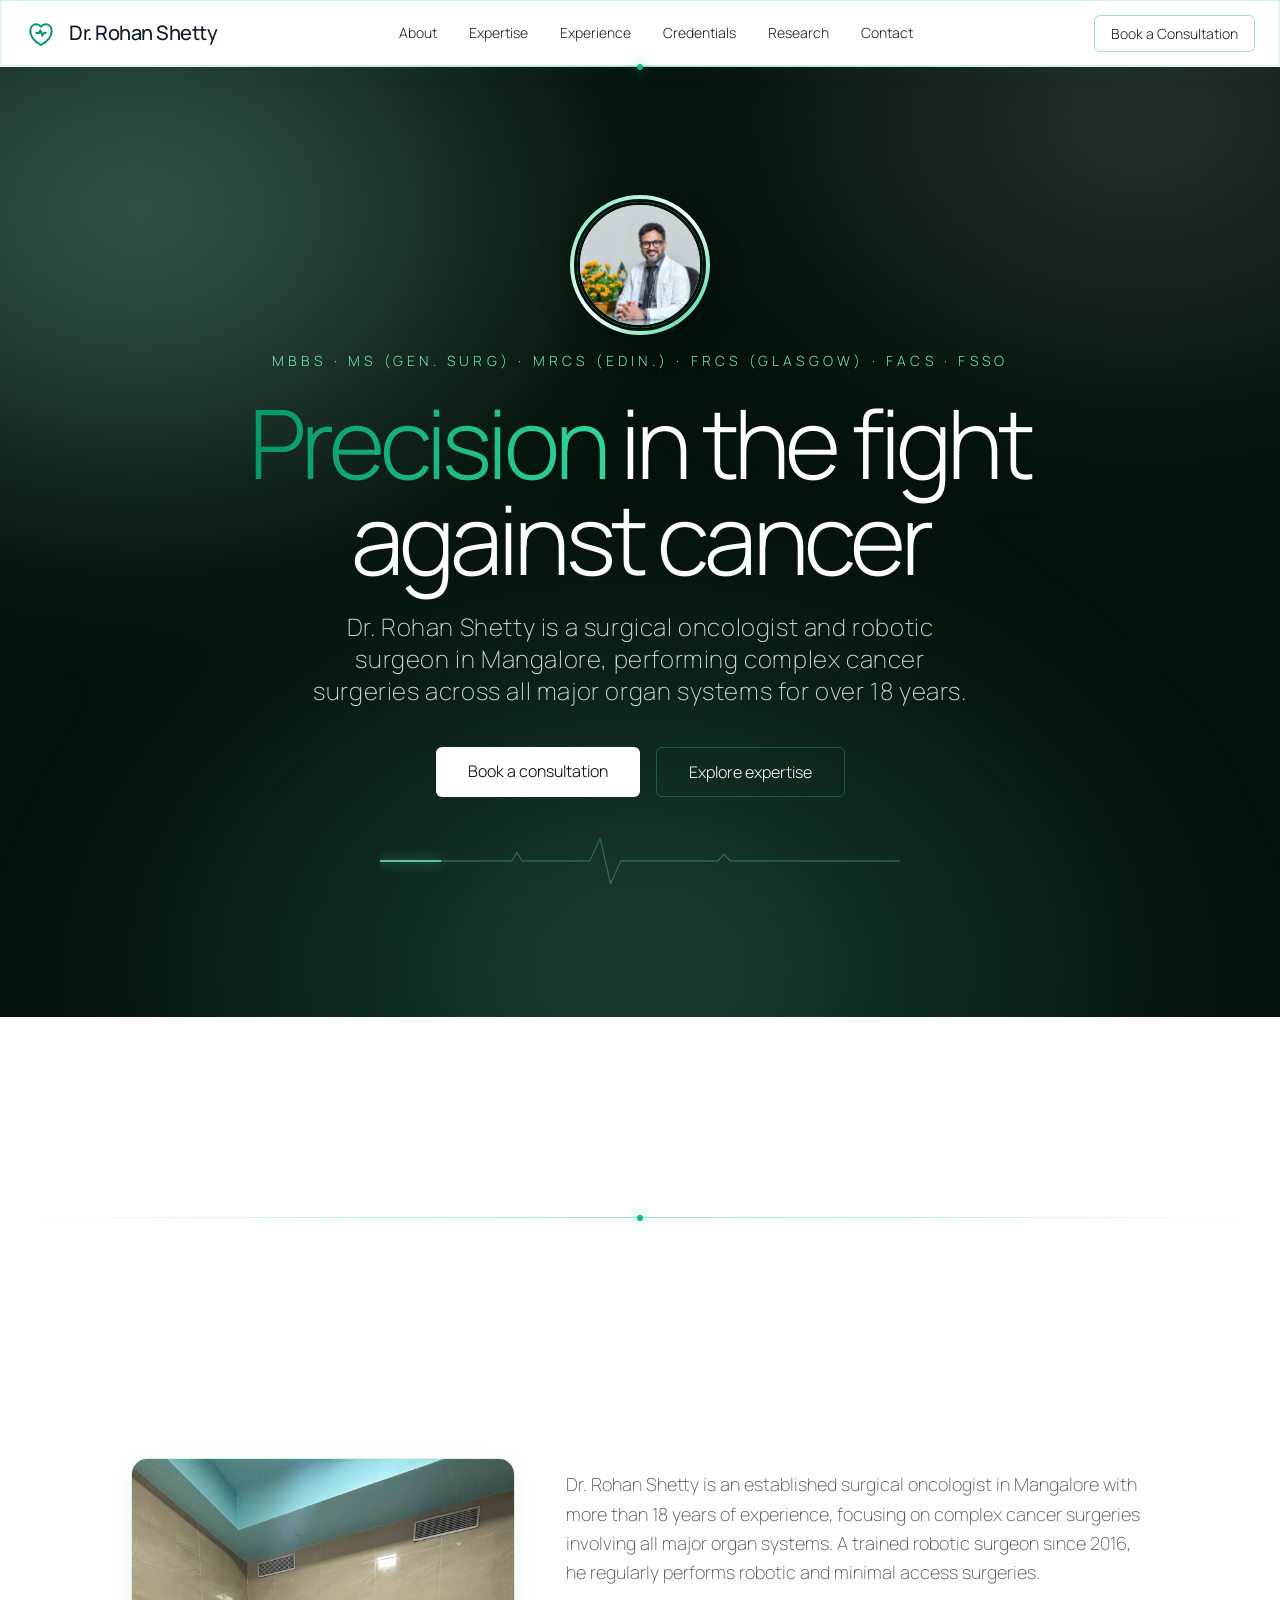
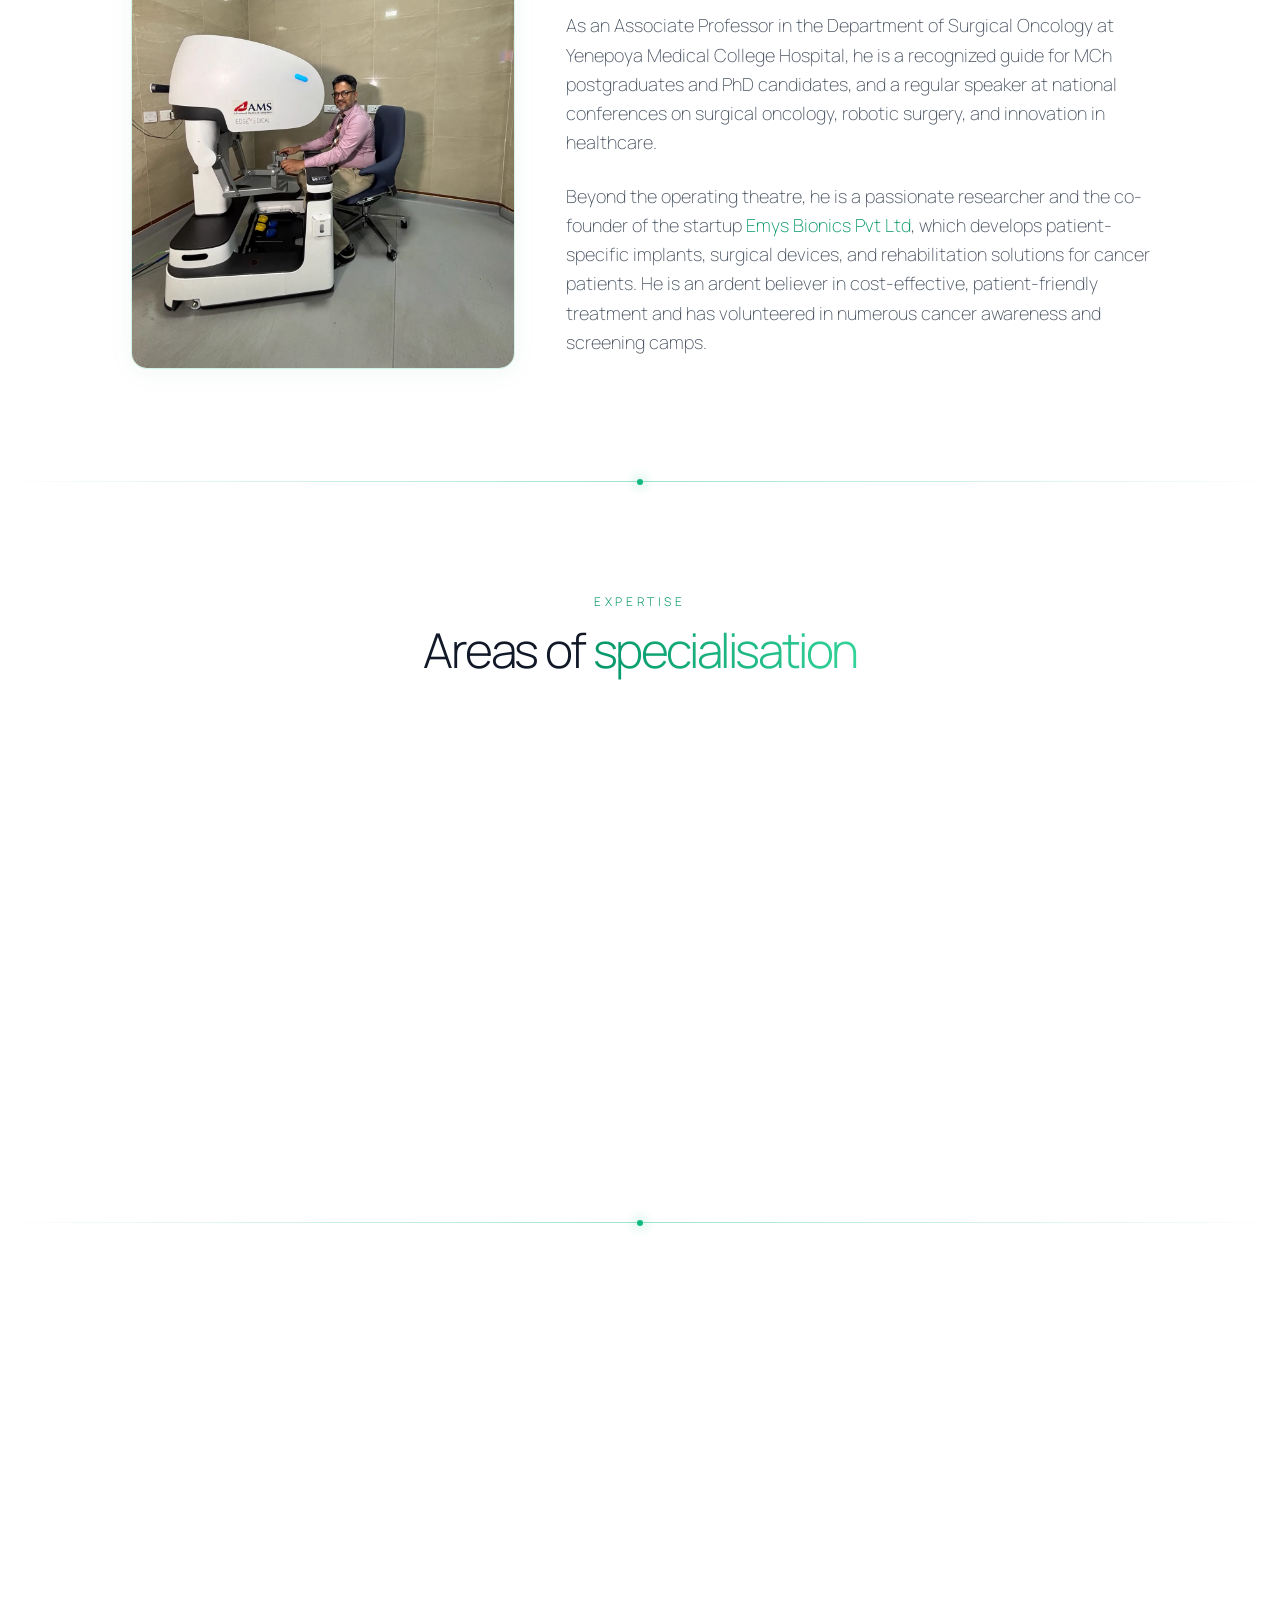
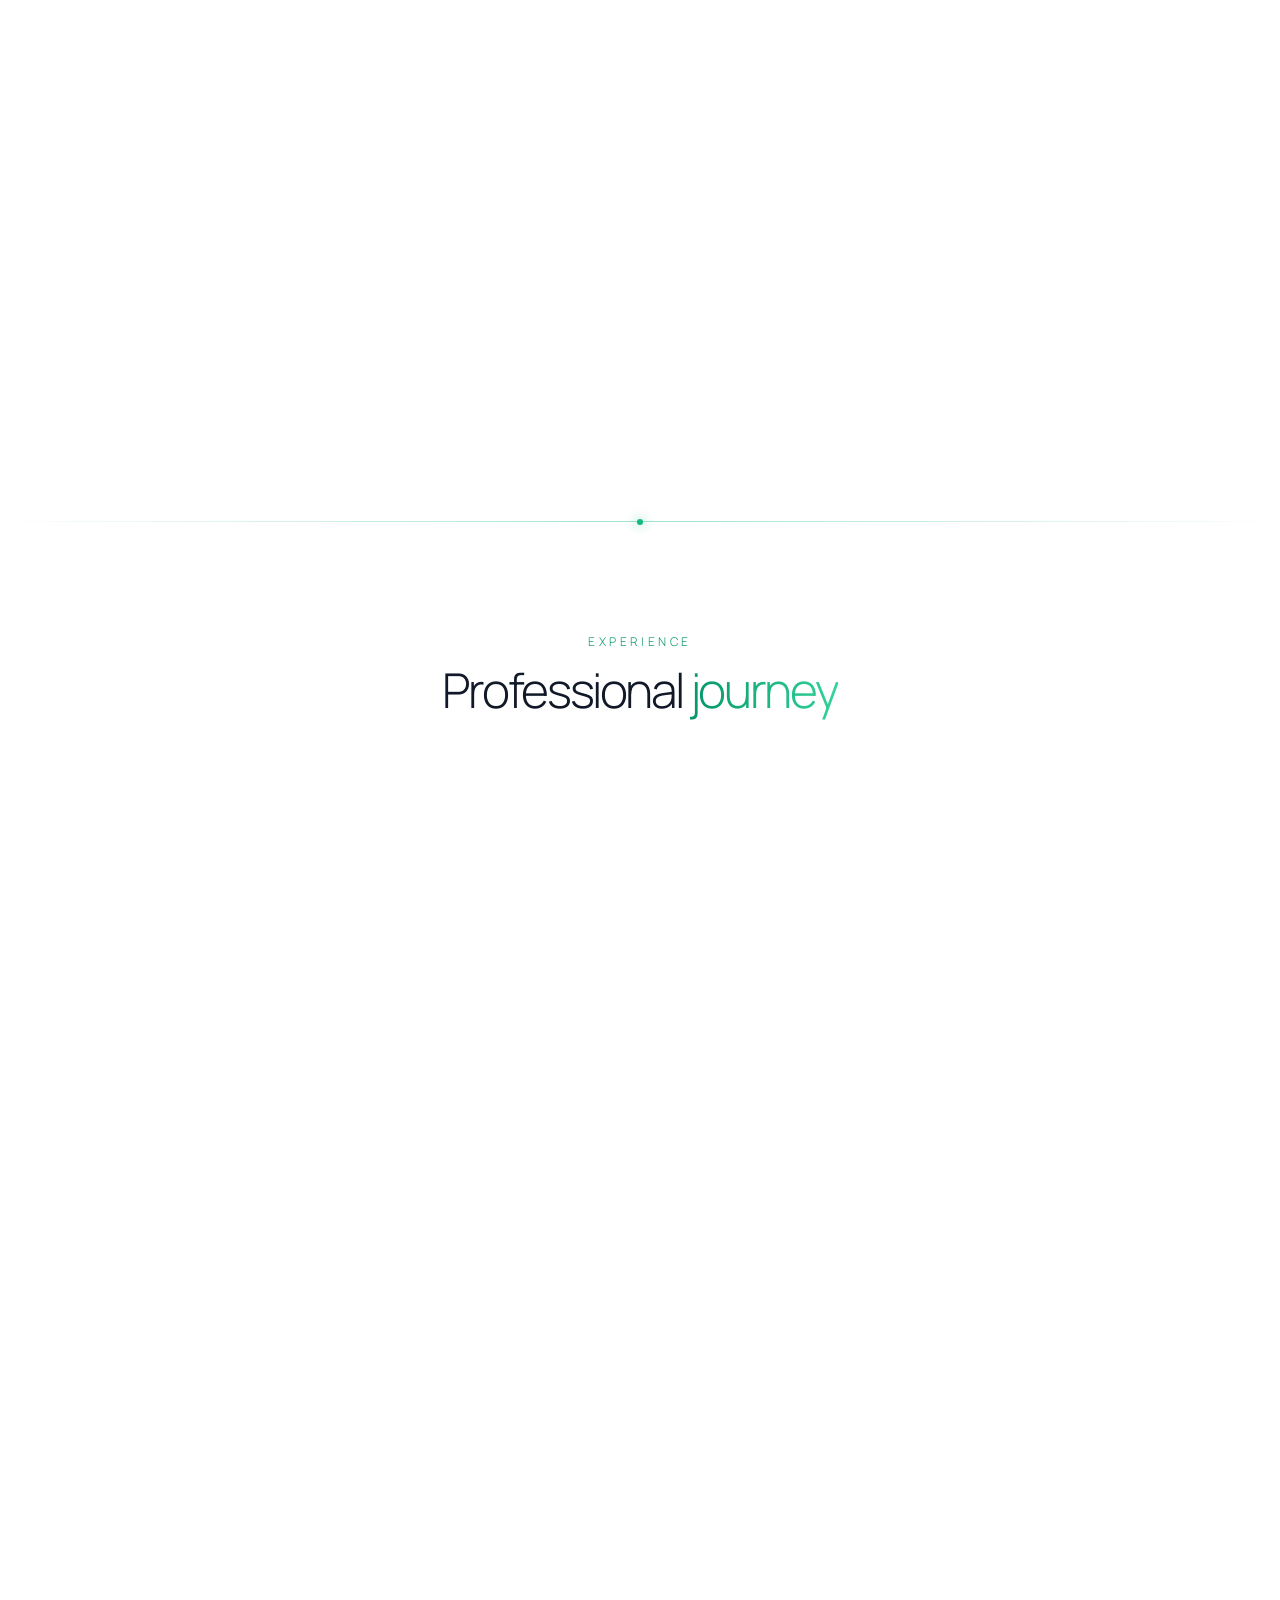
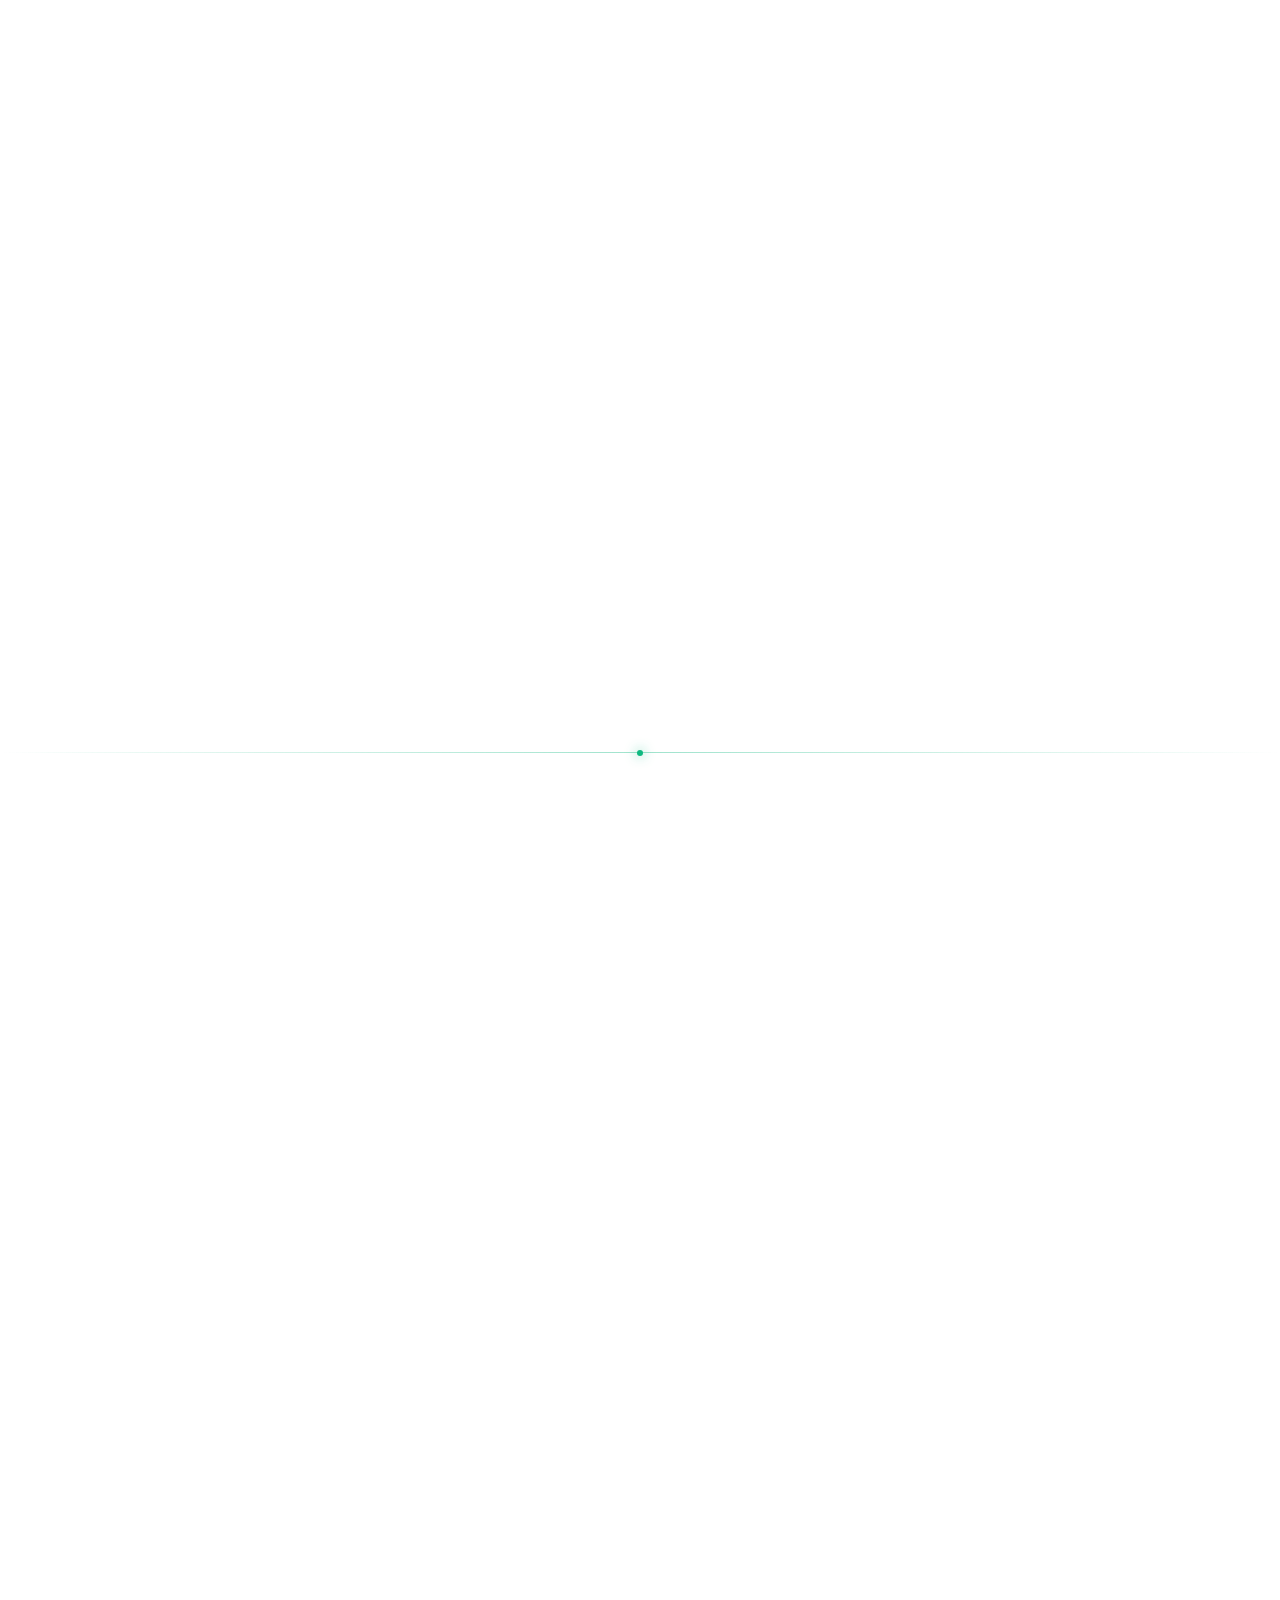
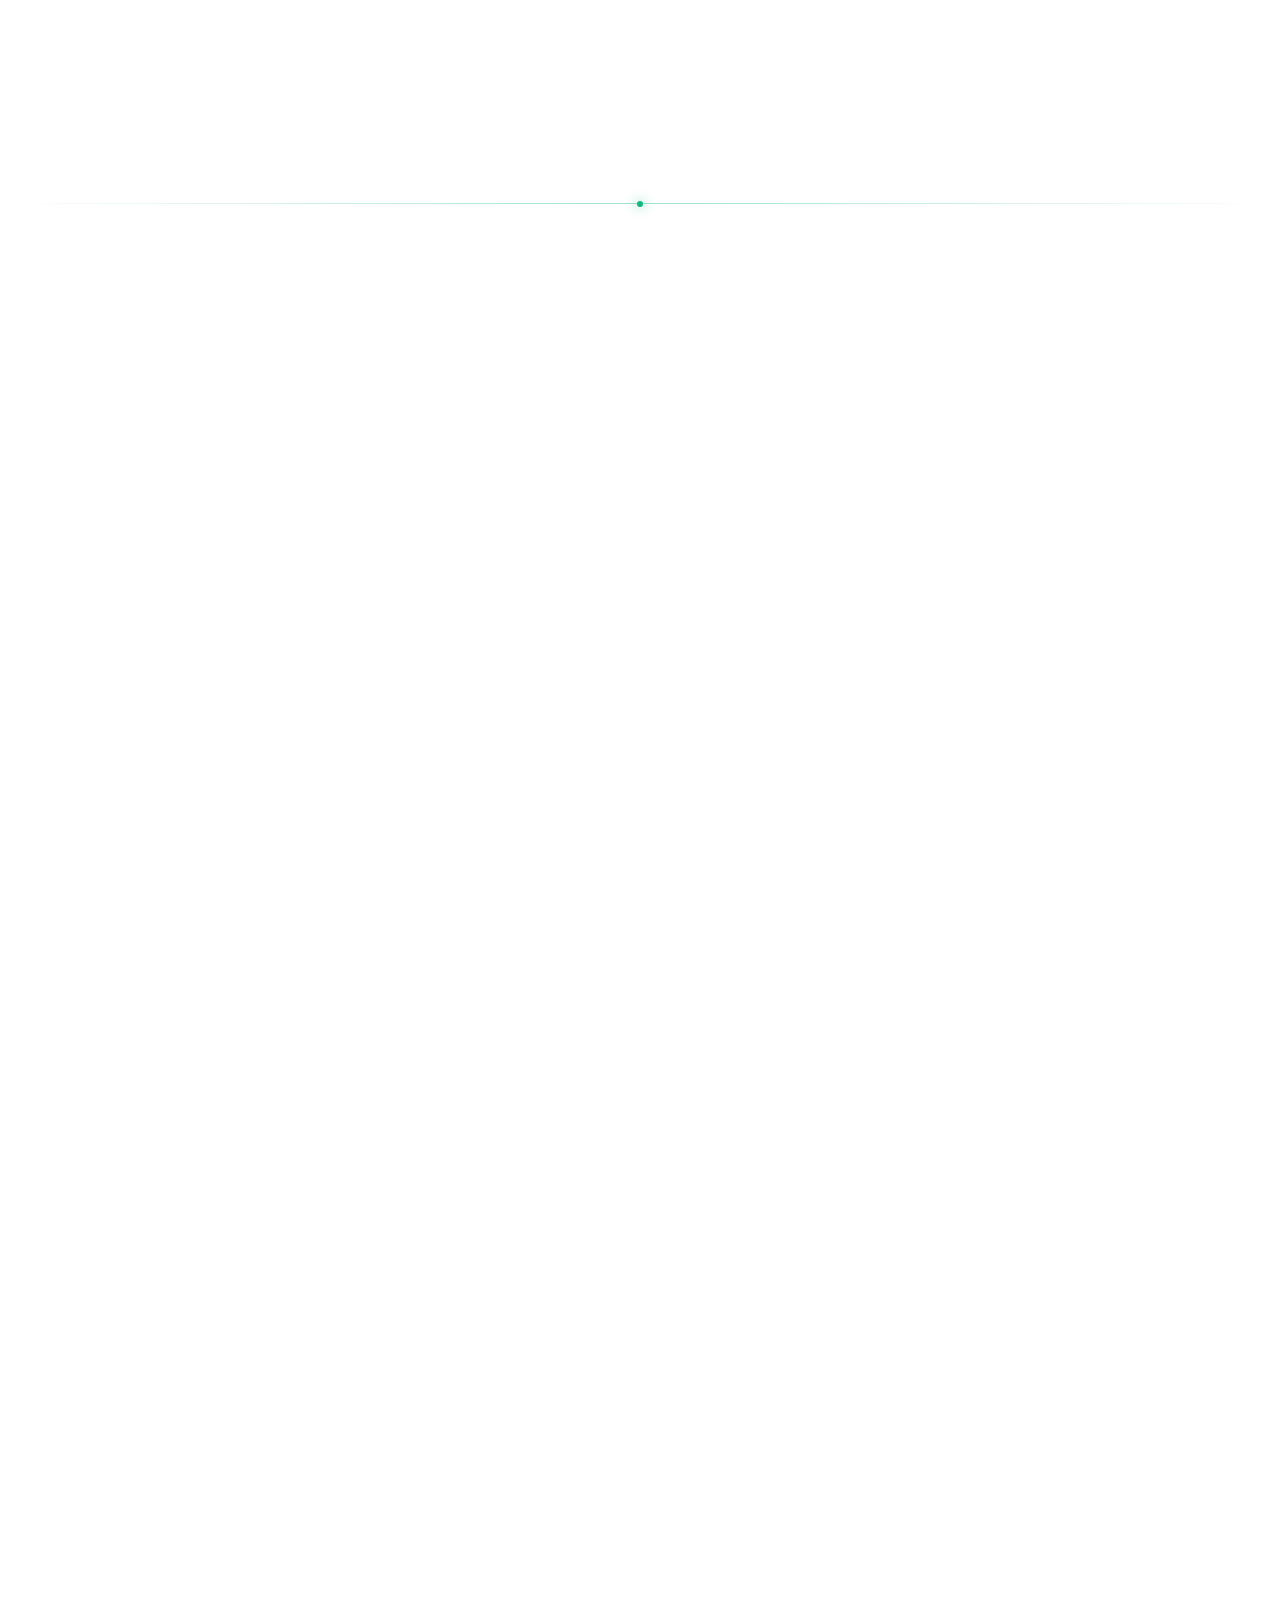
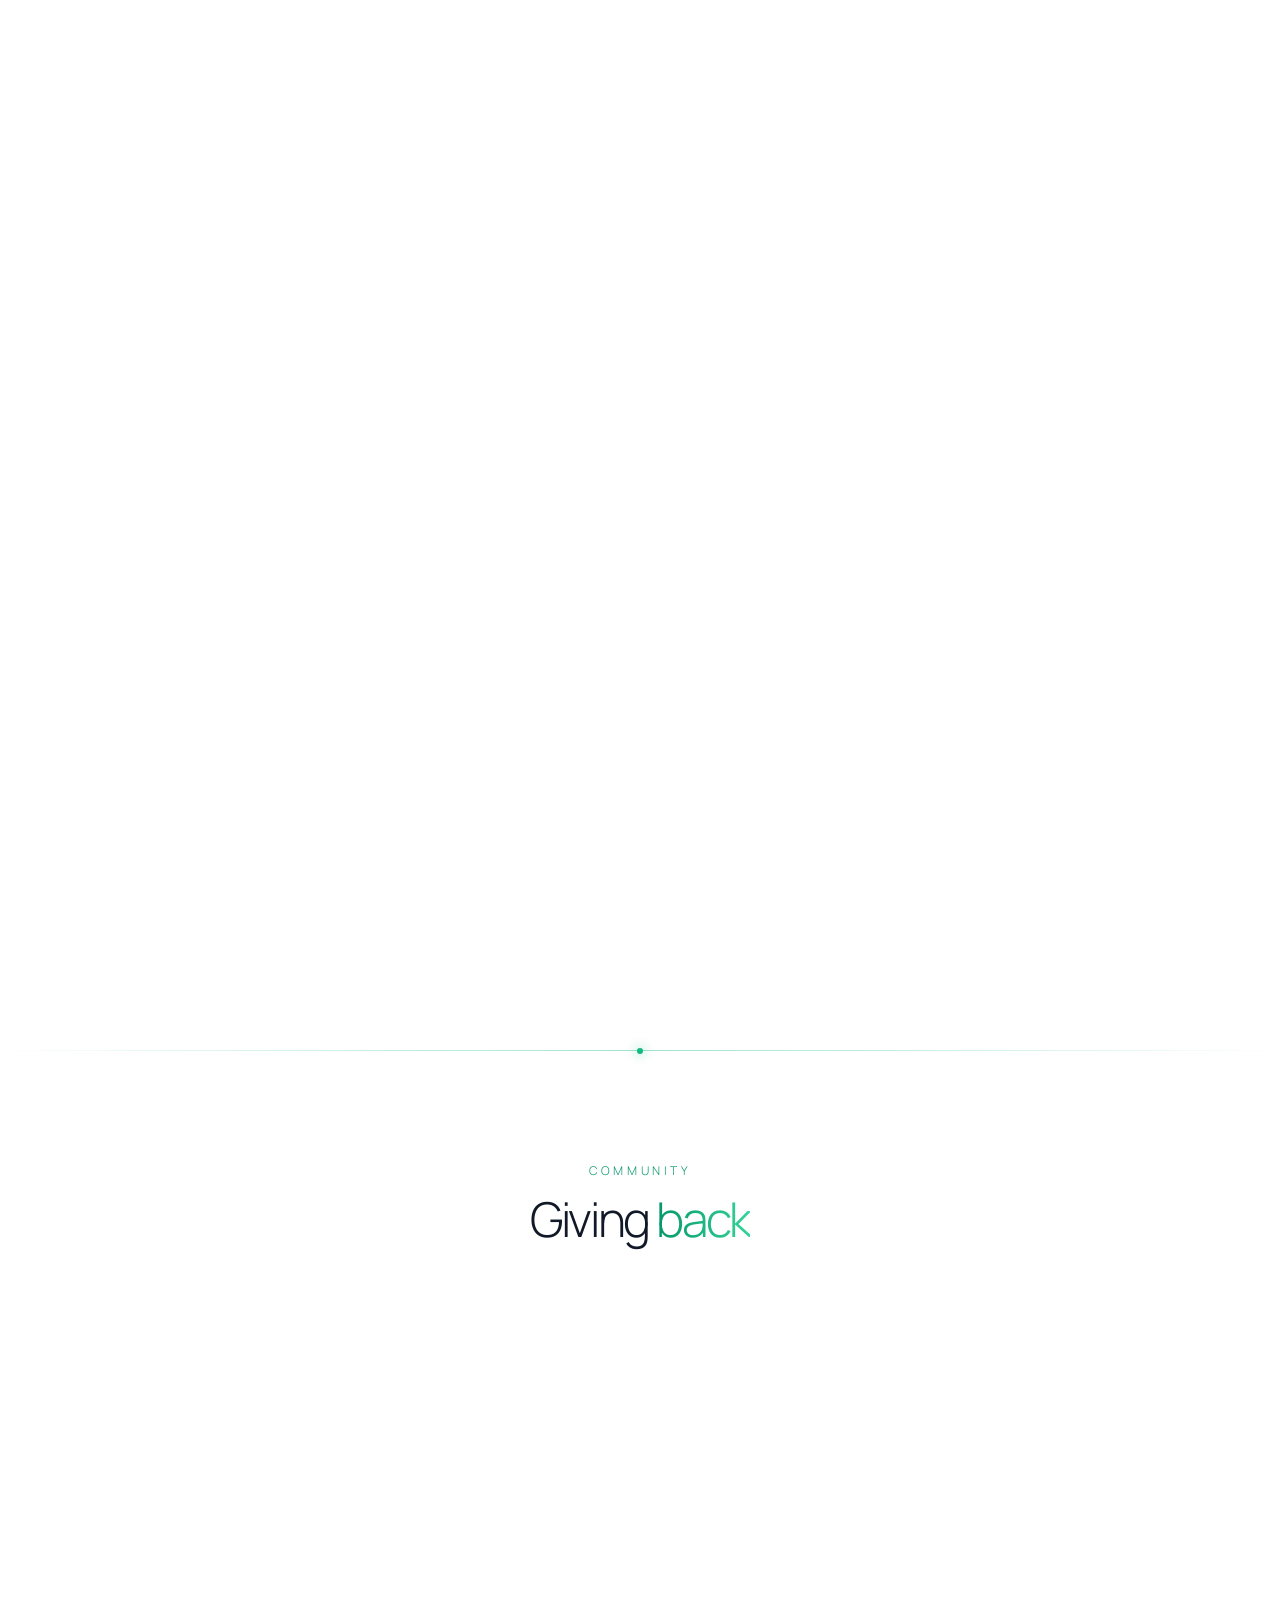
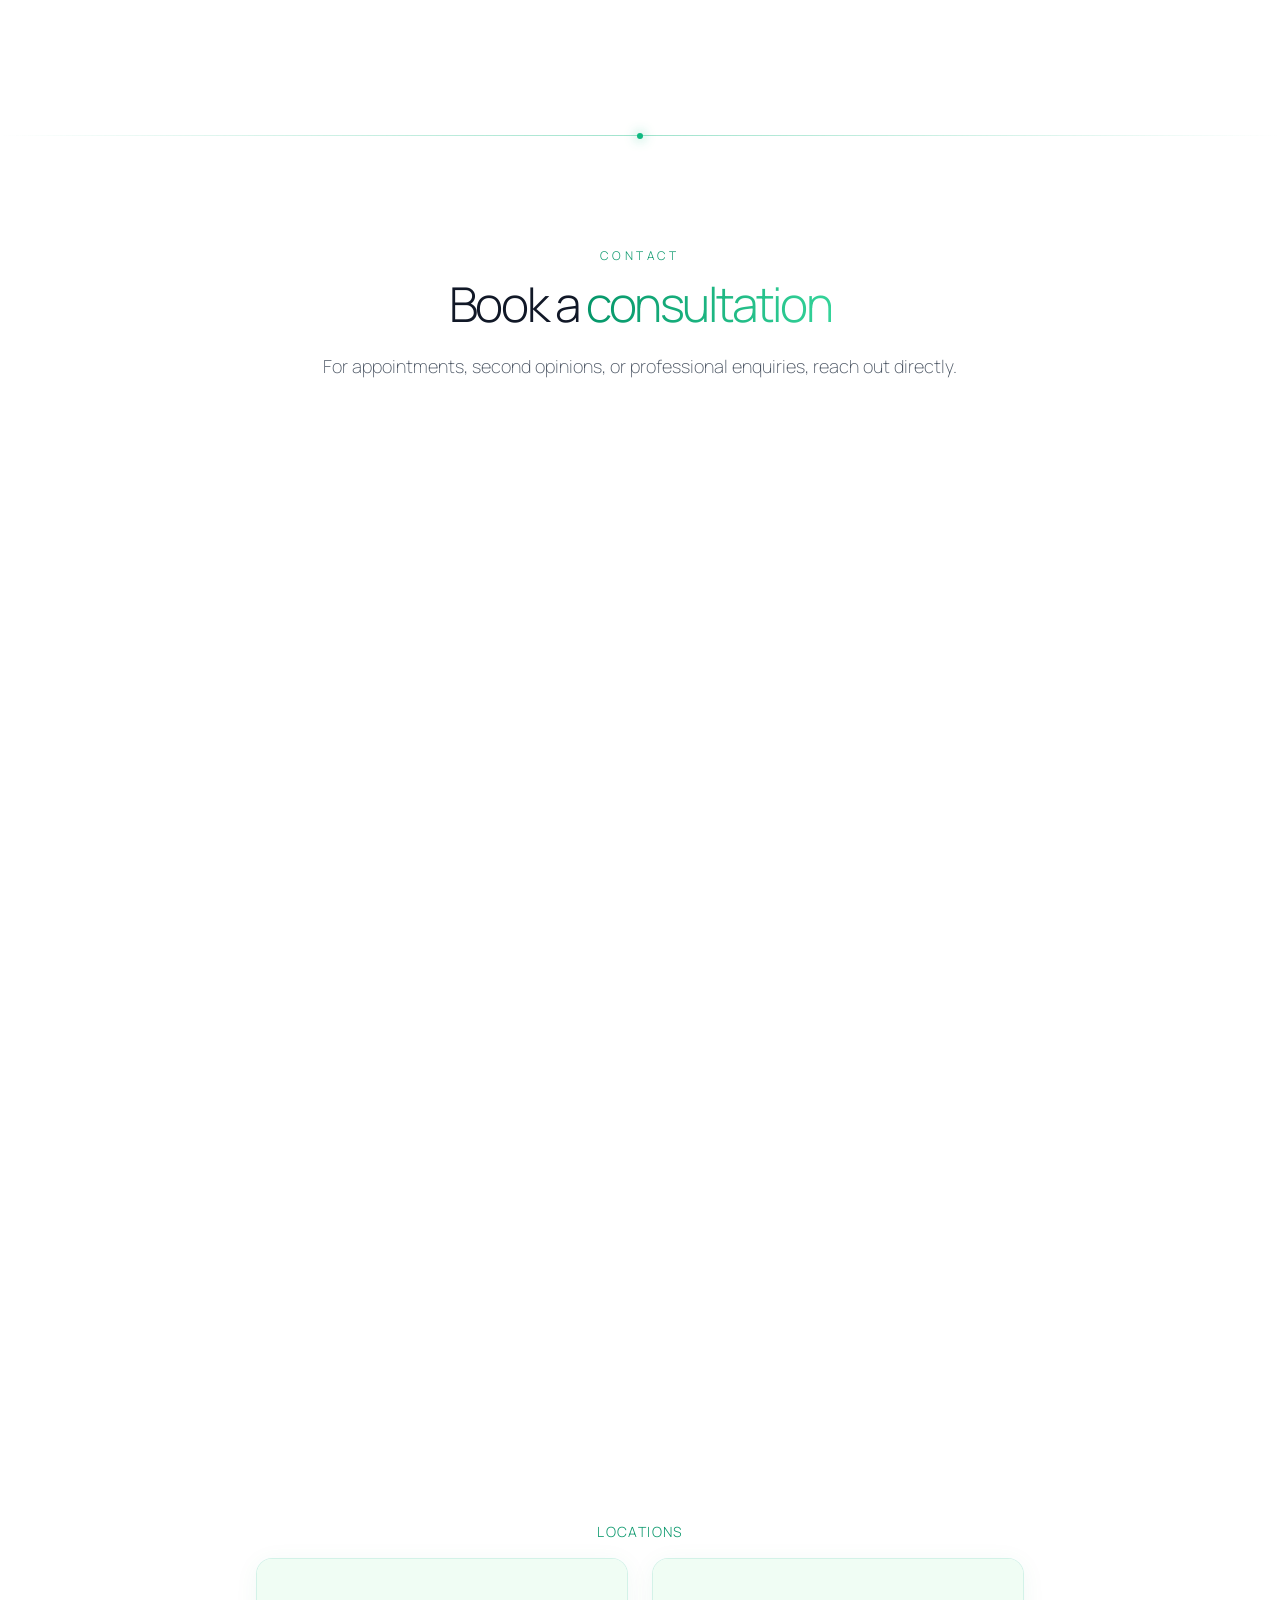
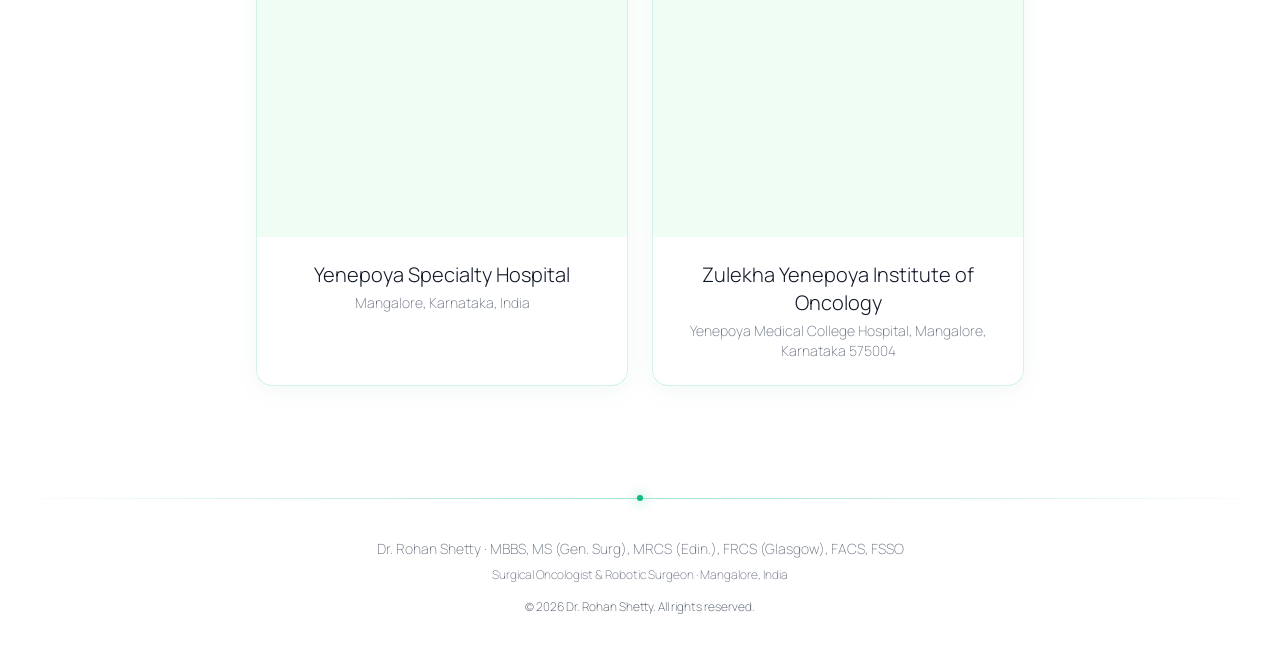
==== commit dcbc7027: "Update experience to 18+ years and publications to 35+ across the site Co-Authored-By: Claude Fable " ====
--- a/index.html
+++ b/index.html
@@ -6,7 +6,7 @@
   <title>Dr. Rohan Shetty | Surgical Oncologist &amp; Robotic Surgeon in Mangalore</title>
 
   <!-- SEO -->
-  <meta name="description" content="Dr. Rohan Shetty is a leading surgical oncologist and robotic surgeon in Mangalore, India with 16+ years of experience and 9000+ major cancer surgeries. MBBS, MS, MRCS (Edinburgh), FRCS (Glasgow), FACS, FSSO. Head &amp; neck, breast, GI, urological and gynecological oncology.">
+  <meta name="description" content="Dr. Rohan Shetty is a leading surgical oncologist and robotic surgeon in Mangalore, India with 18+ years of experience and 9000+ major cancer surgeries. MBBS, MS, MRCS (Edinburgh), FRCS (Glasgow), FACS, FSSO. Head &amp; neck, breast, GI, urological and gynecological oncology.">
   <meta name="keywords" content="Dr Rohan Shetty, surgical oncologist Mangalore, robotic surgeon Mangalore, cancer surgeon Mangalore, best oncologist Mangalore, breast cancer surgery, head and neck cancer, GI oncology, robotic surgery India, Yenepoya oncology, cancer treatment Mangalore">
   <meta name="author" content="Dr. Rohan Shetty">
   <meta name="robots" content="index, follow">
@@ -15,7 +15,7 @@
   <!-- Open Graph -->
   <meta property="og:type" content="profile">
   <meta property="og:title" content="Dr. Rohan Shetty | Surgical Oncologist &amp; Robotic Surgeon in Mangalore">
-  <meta property="og:description" content="16+ years of experience. 9000+ major cancer surgeries. Robotic surgeon since 2016. Fellow of the American College of Surgeons, Royal College of Surgeons (Glasgow) and Society of Surgical Oncology.">
+  <meta property="og:description" content="18+ years of experience. 9000+ major cancer surgeries. Robotic surgeon since 2016. Fellow of the American College of Surgeons, Royal College of Surgeons (Glasgow) and Society of Surgical Oncology.">
   <meta property="og:url" content="https://drrohanshetty.com/">
   <meta property="og:image" content="https://drrohanshetty.com/assets/dr-rohan-shetty-robotic-surgeon.jpg">
   <meta property="og:locale" content="en_IN">
@@ -23,7 +23,7 @@
   <!-- Twitter -->
   <meta name="twitter:card" content="summary_large_image">
   <meta name="twitter:title" content="Dr. Rohan Shetty | Surgical Oncologist &amp; Robotic Surgeon in Mangalore">
-  <meta name="twitter:description" content="16+ years of experience. 9000+ major cancer surgeries. Robotic surgeon since 2016.">
+  <meta name="twitter:description" content="18+ years of experience. 9000+ major cancer surgeries. Robotic surgeon since 2016.">
   <meta name="twitter:image" content="https://drrohanshetty.com/assets/dr-rohan-shetty-robotic-surgeon.jpg">
 
   <!-- Favicon -->
@@ -45,7 +45,7 @@
     "email": "shettyrohan@rediffmail.com",
     "medicalSpecialty": "Oncologic",
     "jobTitle": "Professor of Surgical Oncology and Robotic Surgeon",
-    "description": "Surgical oncologist in Mangalore with more than 16 years of experience in complex cancer surgeries involving all major organ systems. Trained robotic surgeon since 2016.",
+    "description": "Surgical oncologist in Mangalore with more than 18 years of experience in complex cancer surgeries involving all major organ systems. Trained robotic surgeon since 2016.",
     "address": {
       "@type": "PostalAddress",
       "addressLocality": "Mangalore",
@@ -406,7 +406,7 @@
           <span class="gradient-text">Precision</span> in the fight against cancer
         </h1>
         <p class="text-gray-300 text-base md:text-2xl mb-6 md:mb-10 max-w-2xl mx-auto font-extralight tracking-wide reveal">
-          Dr. Rohan Shetty is a surgical oncologist and robotic surgeon in Mangalore, performing complex cancer surgeries across all major organ systems for over 16 years.
+          Dr. Rohan Shetty is a surgical oncologist and robotic surgeon in Mangalore, performing complex cancer surgeries across all major organ systems for over 18 years.
         </p>
         <div class="flex flex-col sm:flex-row gap-3 md:gap-4 justify-center reveal">
           <a href="https://wa.me/919845603685?text=Hi%2C%20I%27d%20like%20to%20book%20a%20consultation%20with%20Dr.%20Rohan%20Shetty." target="_blank" rel="noopener" class="bg-white text-black font-light rounded-md px-8 py-3 hover:bg-opacity-90 transition-all">Book a consultation</a>
@@ -426,7 +426,7 @@
     <div class="container mx-auto px-6 py-16">
       <div class="grid grid-cols-2 md:grid-cols-4 gap-8 max-w-4xl mx-auto text-center reveal">
         <div>
-          <p class="stat-num text-4xl md:text-5xl mb-1" data-count="16" data-suffix="+">0+</p>
+          <p class="stat-num text-4xl md:text-5xl mb-1" data-count="18" data-suffix="+">0+</p>
           <p class="text-gray-500 font-extralight text-sm">Years of experience</p>
         </div>
         <div>
@@ -434,7 +434,7 @@
           <p class="text-gray-500 font-extralight text-sm">Major surgeries performed</p>
         </div>
         <div>
-          <p class="stat-num text-4xl md:text-5xl mb-1" data-count="25" data-suffix="+">0+</p>
+          <p class="stat-num text-4xl md:text-5xl mb-1" data-count="35" data-suffix="+">0+</p>
           <p class="text-gray-500 font-extralight text-sm">Scientific publications</p>
         </div>
         <div>
@@ -464,7 +464,7 @@
           </div>
           <div class="md:w-3/5 text-center md:text-left reveal">
             <p class="text-gray-600 text-lg font-extralight leading-relaxed mb-6">
-              Dr. Rohan Shetty is an established surgical oncologist in Mangalore with more than 16 years of experience, focusing on complex cancer surgeries involving all major organ systems. A trained robotic surgeon since 2016, he regularly performs robotic and minimal access surgeries.
+              Dr. Rohan Shetty is an established surgical oncologist in Mangalore with more than 18 years of experience, focusing on complex cancer surgeries involving all major organ systems. A trained robotic surgeon since 2016, he regularly performs robotic and minimal access surgeries.
             </p>
             <p class="text-gray-600 text-lg font-extralight leading-relaxed mb-6">
               As an Associate Professor in the Department of Surgical Oncology at Yenepoya Medical College Hospital, he is a recognized guide for MCh postgraduates and PhD candidates, and a regular speaker at national conferences on surgical oncology, robotic surgery, and innovation in healthcare.
@@ -761,7 +761,7 @@
         <!-- Publications -->
         <div class="glass rounded-2xl p-8 text-center reveal">
           <h3 class="text-2xl font-light tracking-tight mb-2 gradient-text">Publications</h3>
-          <p class="text-gray-500 font-extralight text-sm mb-6">36 peer-reviewed publications in national and international journals</p>
+          <p class="text-gray-500 font-extralight text-sm mb-6">35+ peer-reviewed publications in national and international journals</p>
           <div class="pub-list max-h-96 overflow-y-auto text-left max-w-3xl mx-auto pr-3">
             <ol class="list-decimal list-inside space-y-3 text-gray-600 font-extralight text-sm">
               <li>Tauro LF, Rao BS, Hegde BR, Peter AI, Gulvadi RK. Obstructed/strangulated diaphragmatic hernia: A rare cause of acute intestinal obstruction in adults. Indian Journal of Thoracic and Cardiovascular Surgery. 2006;22(4):233-5.</li>
